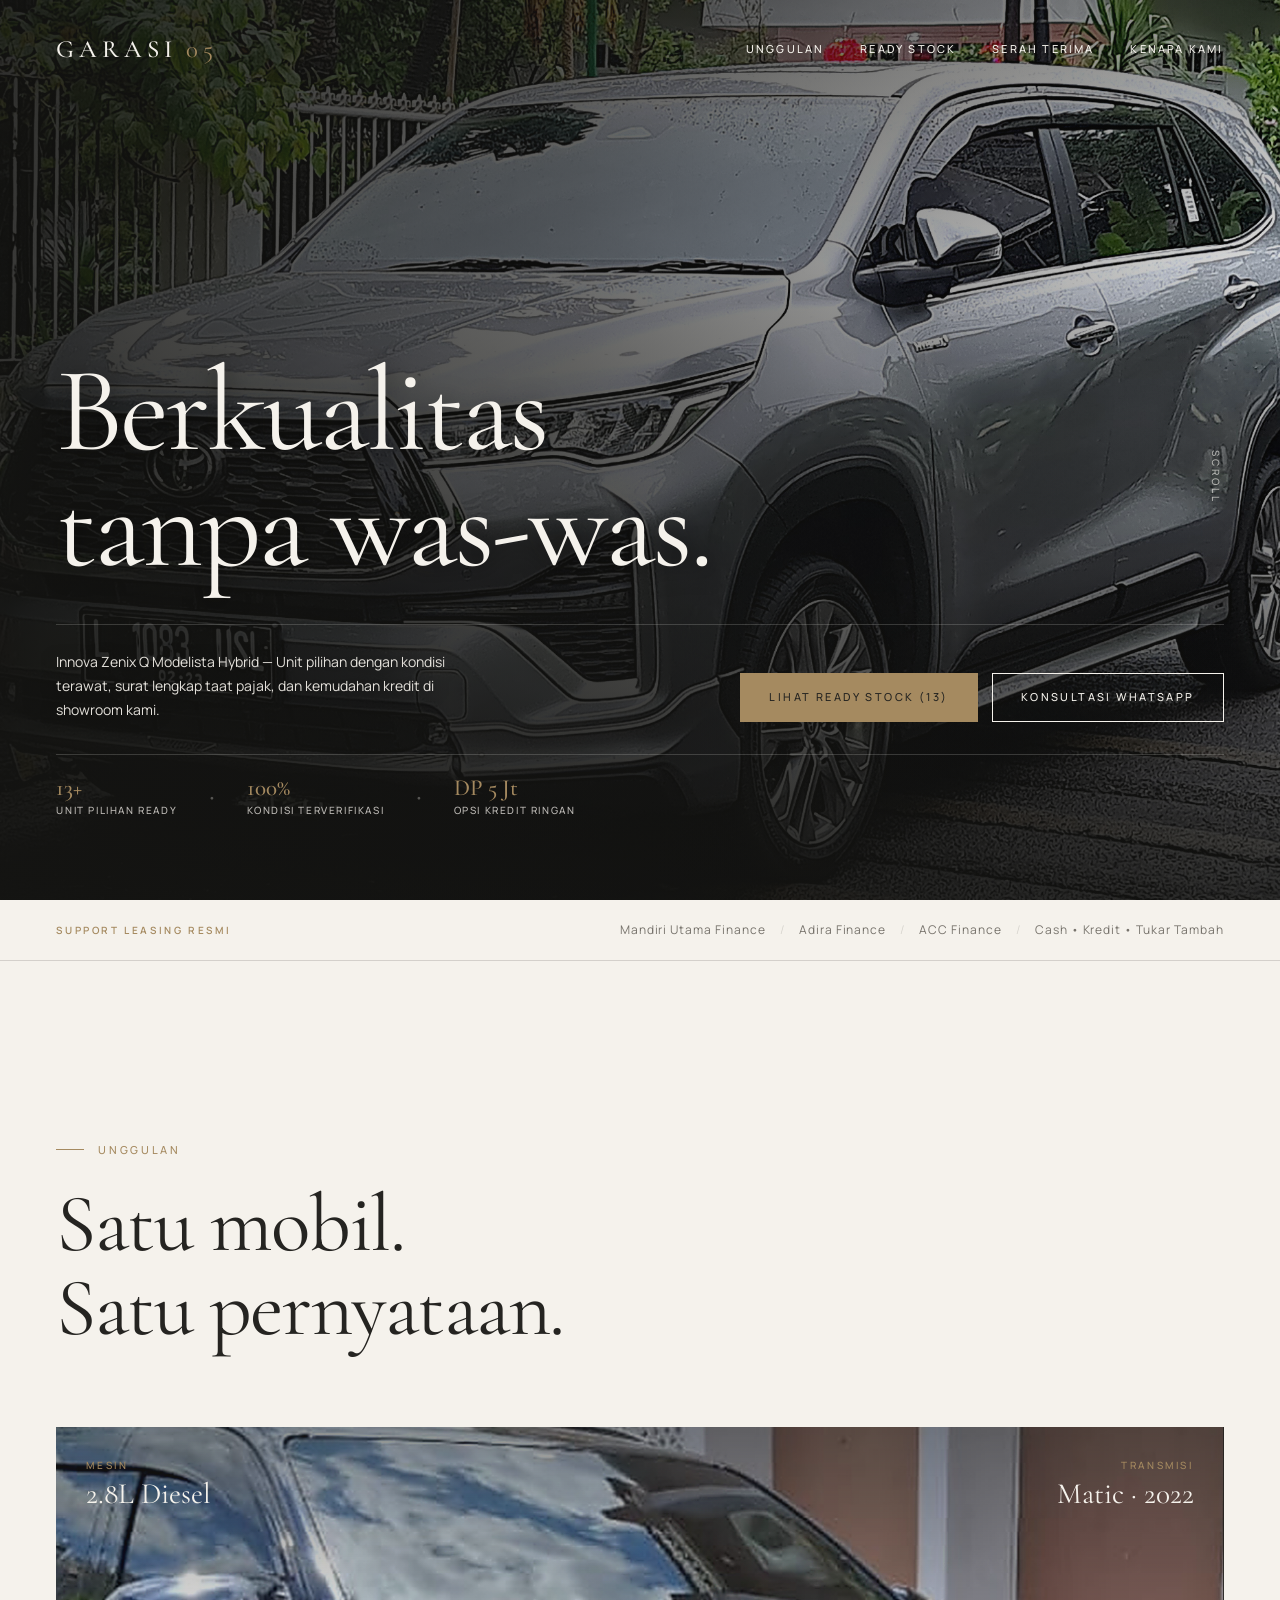
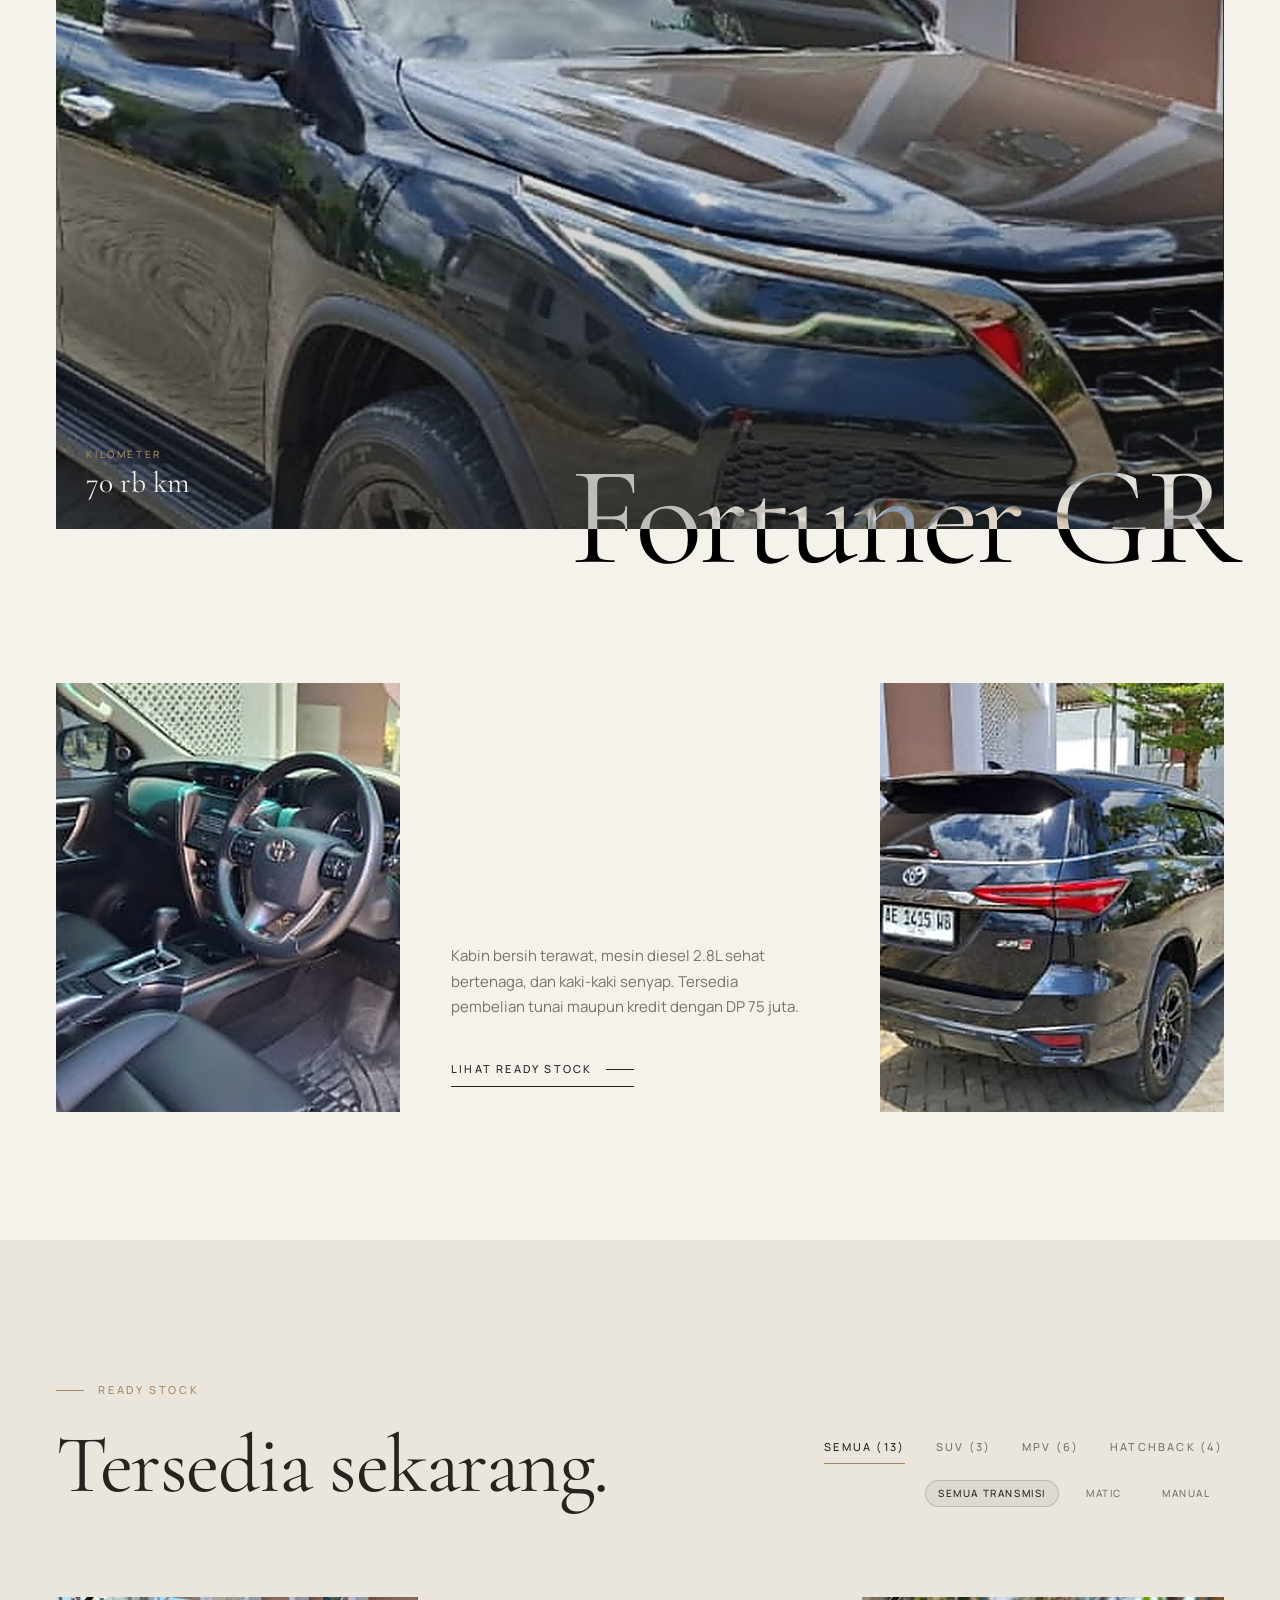
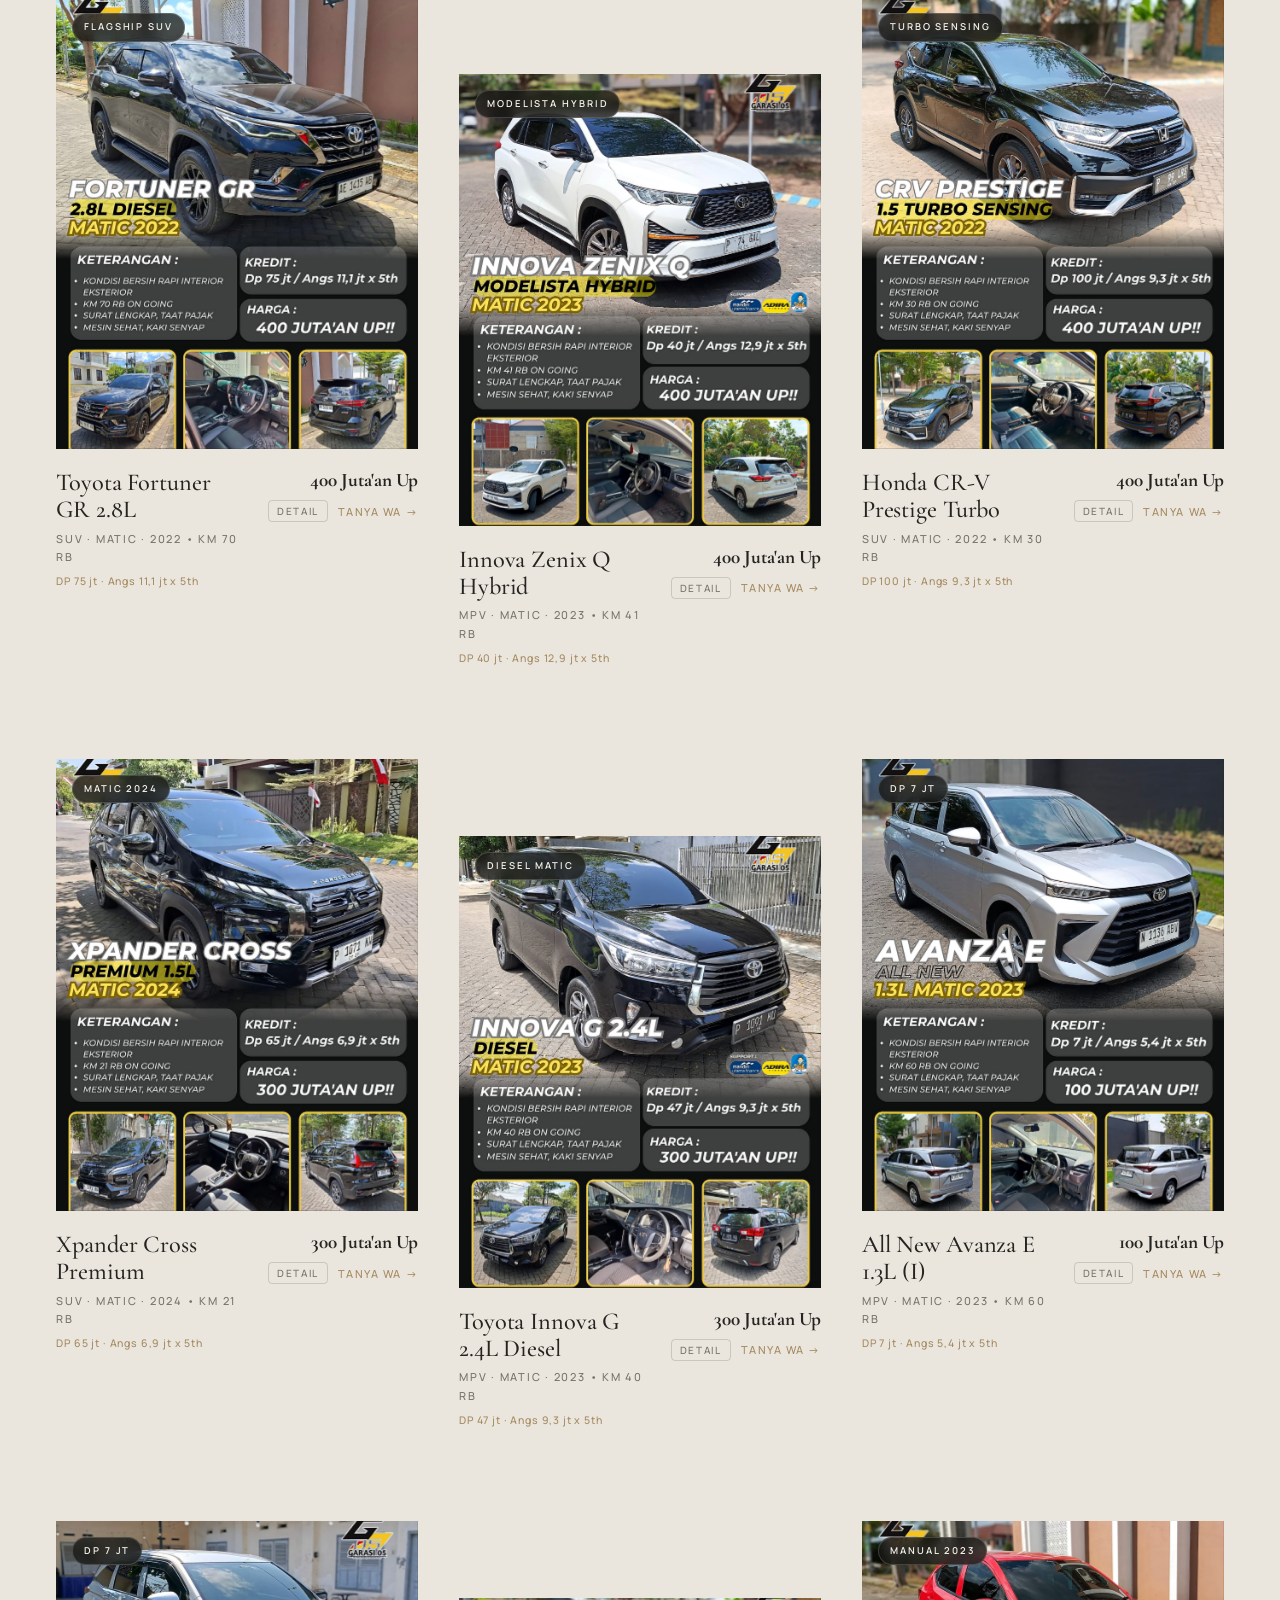
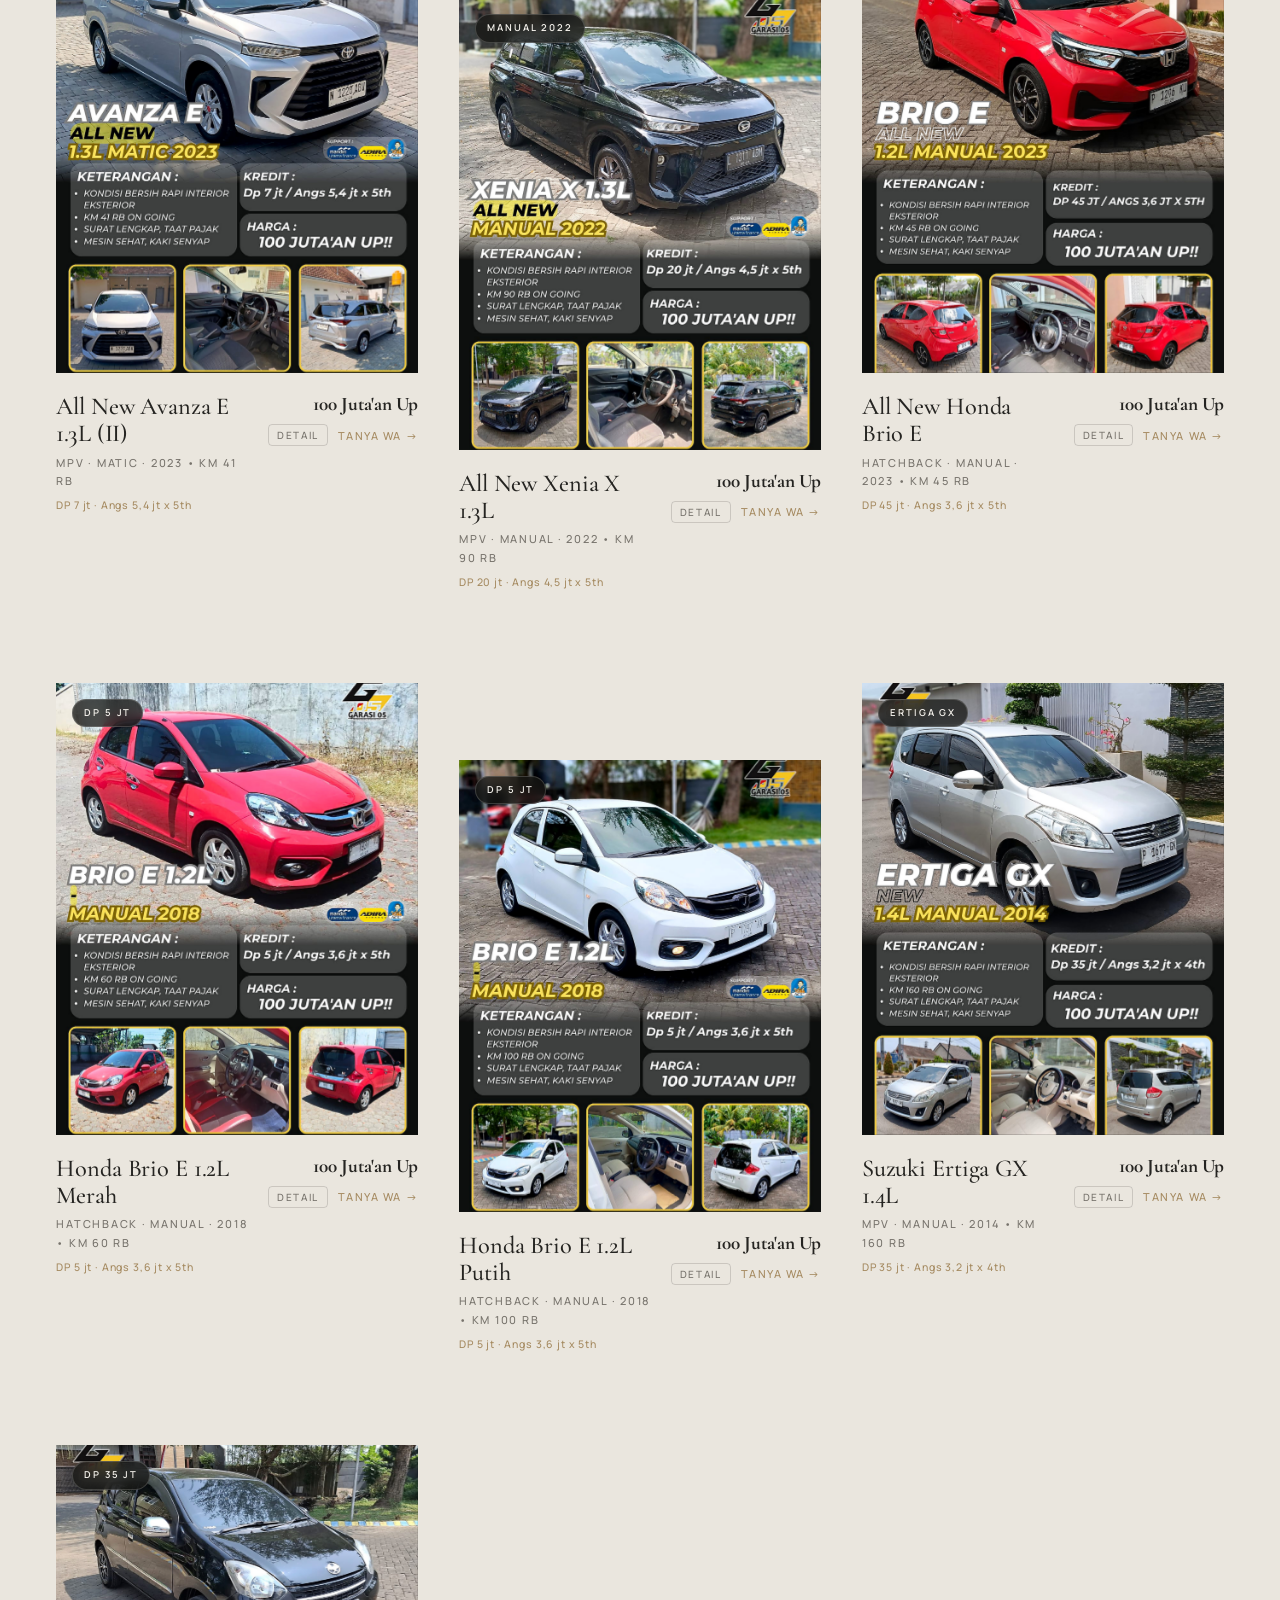
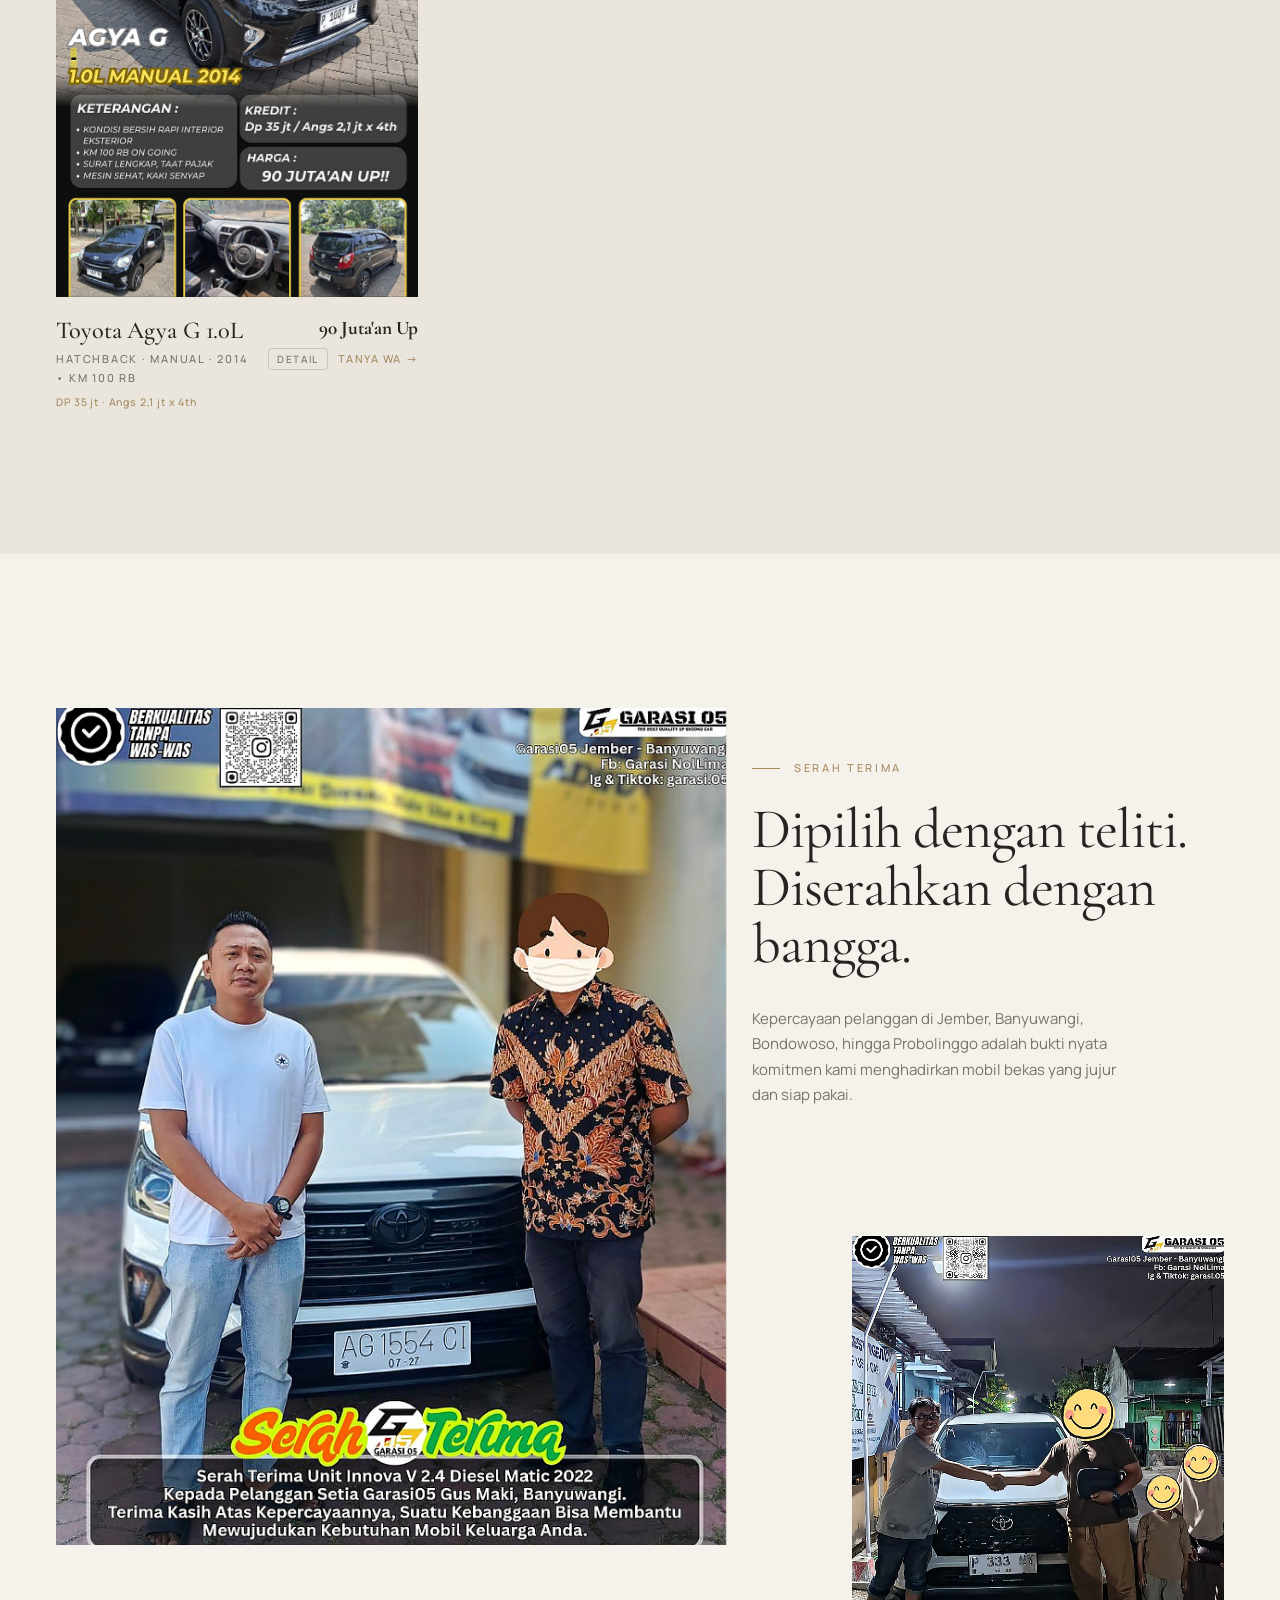
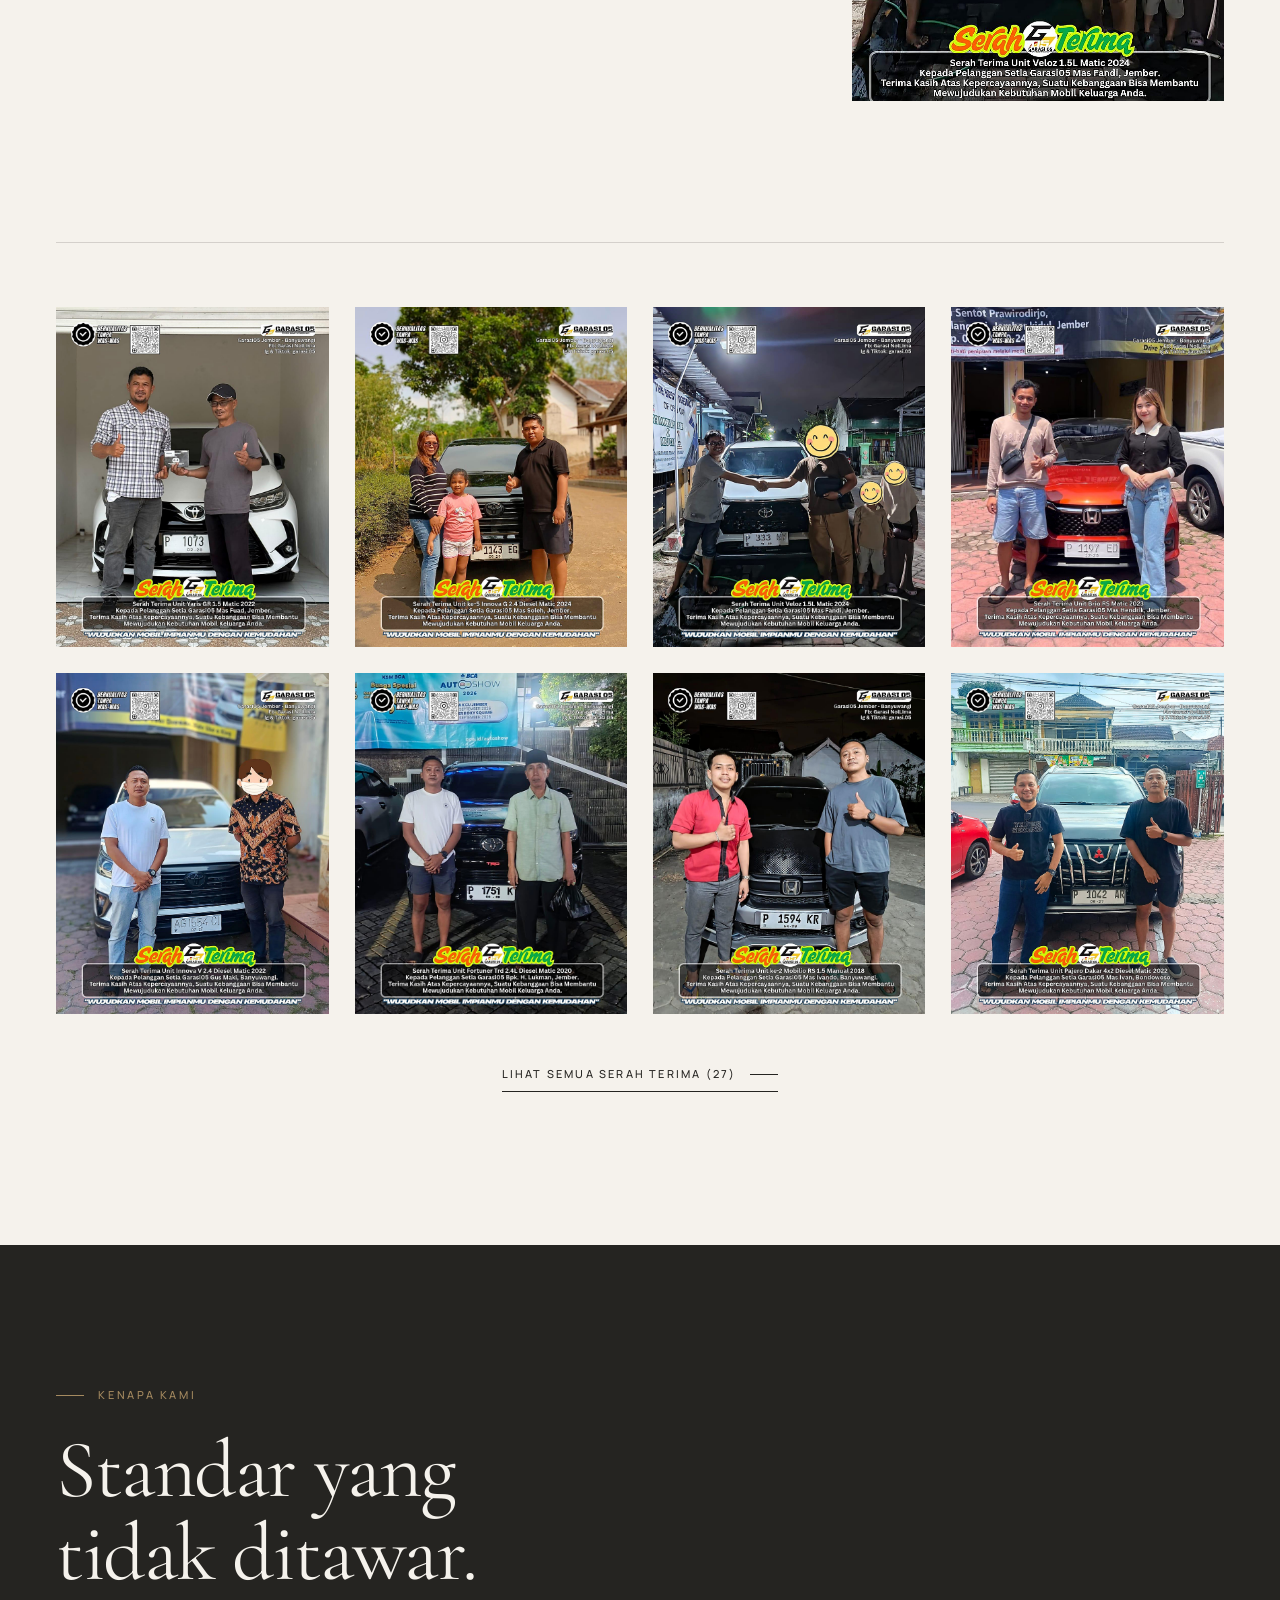
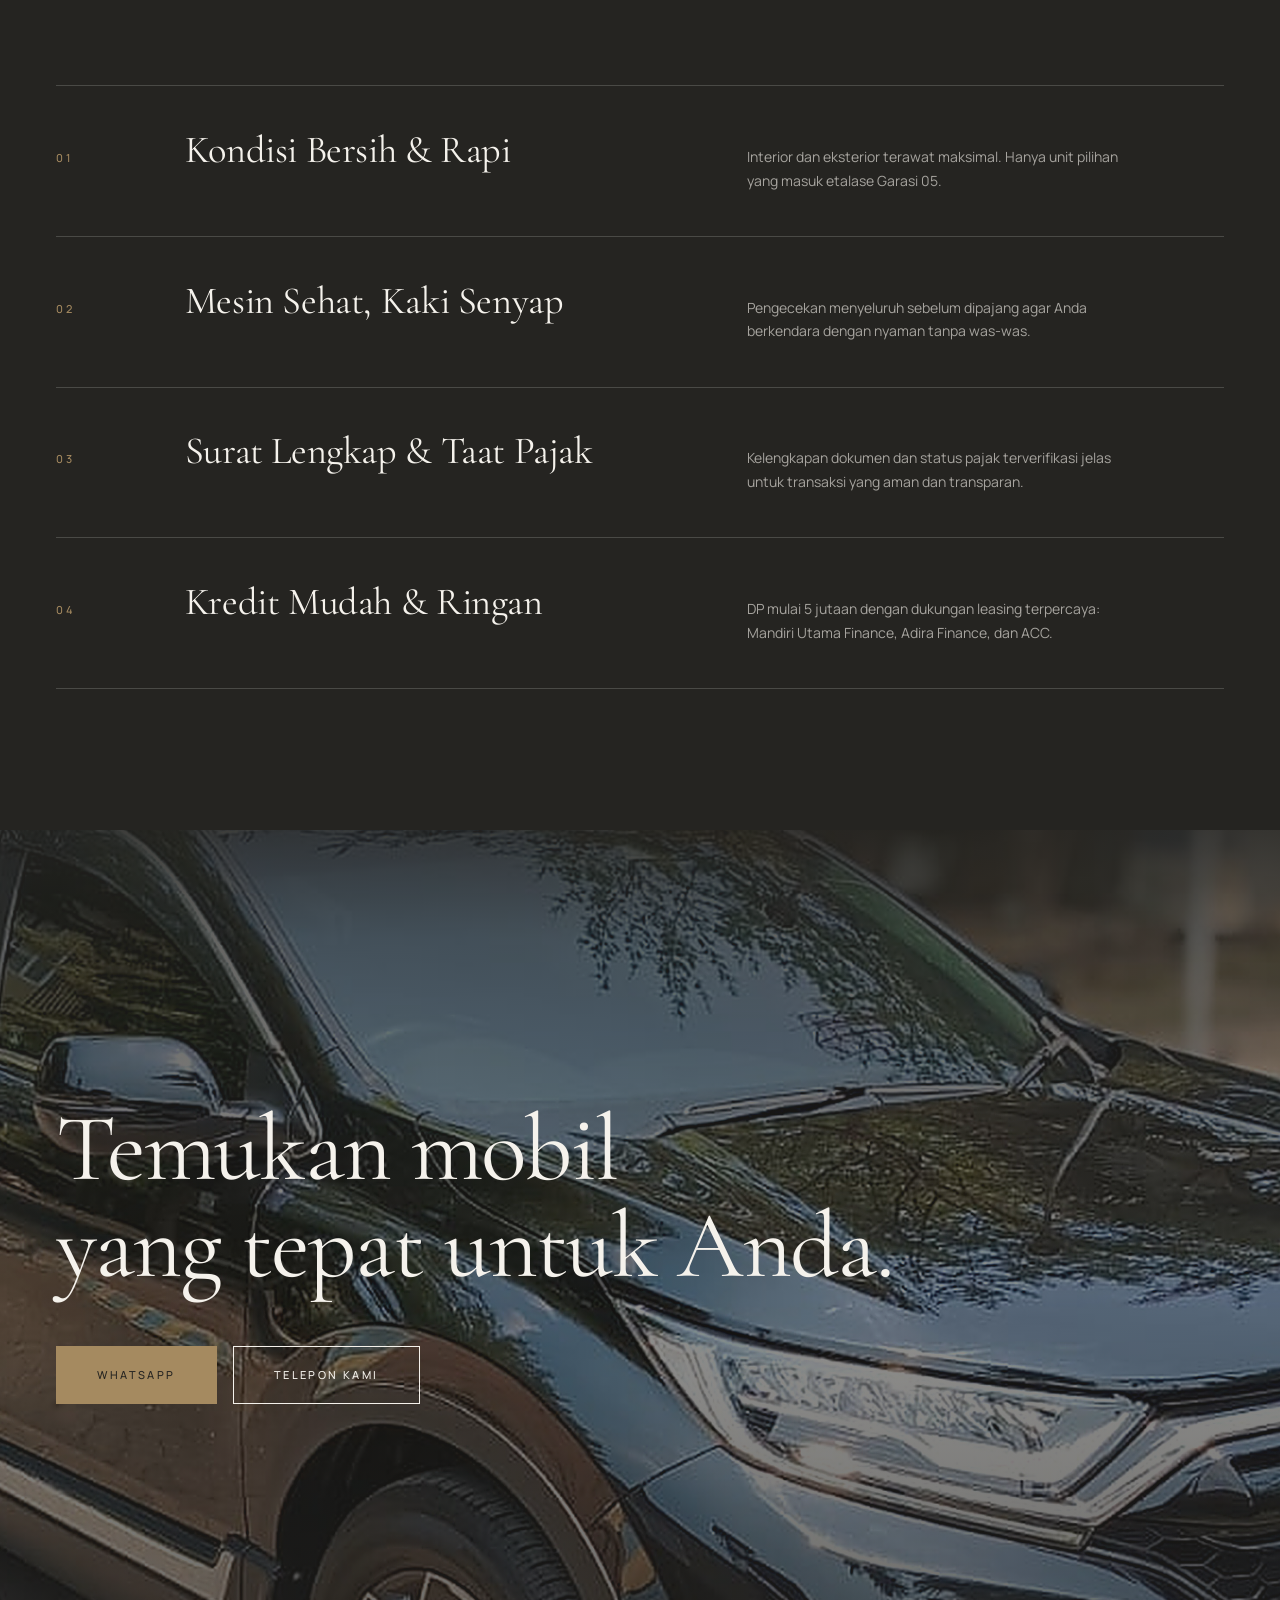
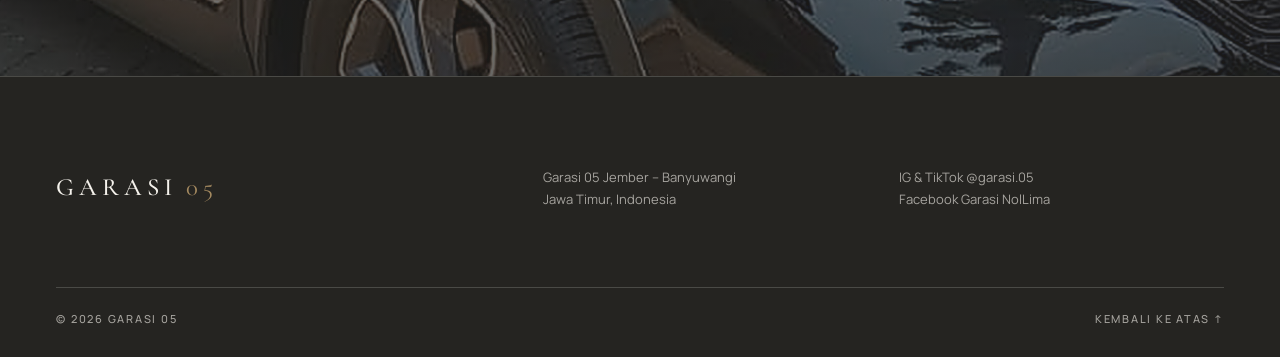
==== index.html @ 01b833a5 "first commit" ====
<!DOCTYPE html>
<html lang="id">
<head>
  <meta charset="UTF-8">
  <meta name="viewport" content="width=device-width, initial-scale=1">
  <title>Garasi 05 — Showroom Mobil Pilihan Jember &amp; Banyuwangi</title>
  <meta name="description" content="Garasi 05, showroom mobil bekas berkualitas di Jember &amp; Banyuwangi. Kondisi bersih rapi, mesin sehat, surat lengkap taat pajak, cash dan kredit.">
  <link rel="preconnect" href="https://fonts.googleapis.com">
  <link rel="preconnect" href="https://fonts.gstatic.com" crossorigin>
  <link href="https://fonts.googleapis.com/css2?family=Cormorant+Garamond:wght@400;500;600&family=Manrope:wght@400;500;600&display=swap" rel="stylesheet">
  <link rel="stylesheet" href="css/style.css">
</head>
<body>

  <header class="nav" id="nav">
    <a href="#top" class="nav__logo">GARASI<span>05</span></a>
    <nav class="nav__links" aria-label="Navigasi utama">
      <a href="#unggulan">Unggulan</a>
      <a href="#koleksi">Ready Stock</a>
      <a href="#serah-terima">Serah Terima</a>
      <a href="#kenapa">Kenapa Kami</a>
    </nav>
  </header>

  <main id="top">

    <!-- 1. HERO -->
    <section class="hero" id="hero">
      <div class="hero__media" data-parallax="0.12">
        <video class="hero__video" autoplay muted loop playsinline poster="assets/img/hero.jpg">
          <source src="assets/img/hero.mp4" type="video/mp4">
        </video>
        <div class="hero__shade"></div>
      </div>
      <div class="hero__content">
        <h1 class="hero__title" data-split>Berkualitas<br>tanpa was-was.</h1>
        <div class="hero__meta" data-split-fade>
          <p>Innova Zenix Q Modelista Hybrid &mdash; Unit pilihan dengan kondisi terawat, surat lengkap taat pajak, dan kemudahan kredit di showroom kami.</p>
          <div class="hero__actions">
            <a href="#koleksi" class="btn btn--solid">Lihat Ready Stock (13)</a>
            <a href="https://wa.me/6281234567890?text=Halo%20Garasi%2005%2C%20saya%20ingin%20konsultasi%20stok%20mobil%20ready." target="_blank" rel="noopener" class="btn btn--line">Konsultasi WhatsApp</a>
          </div>
        </div>
        <div class="hero__stats" data-split-fade>
          <div class="stat-item"><strong>13+</strong><span>Unit Pilihan Ready</span></div>
          <div class="stat-sep">&bull;</div>
          <div class="stat-item"><strong>100%</strong><span>Kondisi Terverifikasi</span></div>
          <div class="stat-sep">&bull;</div>
          <div class="stat-item"><strong>DP 5 Jt</strong><span>Opsi Kredit Ringan</span></div>
        </div>
      </div>
      <div class="hero__scroll" data-split-fade>Scroll</div>
    </section>

    <!-- TRUST & LEASING STRIP -->
    <section class="trust-strip" aria-label="Dukungan leasing resmi dan opsi pembayaran">
      <div class="trust-strip__inner">
        <span class="trust-strip__label">Support Leasing Resmi</span>
        <div class="trust-strip__items">
          <span>Mandiri Utama Finance</span>
          <i>/</i>
          <span>Adira Finance</span>
          <i>/</i>
          <span>ACC Finance</span>
          <i>/</i>
          <span>Cash &bull; Kredit &bull; Tukar Tambah</span>
        </div>
      </div>
    </section>

    <!-- 2. FEATURED -->
    <section class="showcase" id="unggulan">
      <div class="showcase__intro">
        <p class="eyebrow">Unggulan</p>
        <h2 class="display" data-split>Satu mobil.<br>Satu pernyataan.</h2>
      </div>

      <div class="showcase__stage">
        <div class="showcase__frame" data-mask>
          <div class="showcase__img" data-parallax="0.08" data-scale>
            <img src="assets/img/featured-1.jpg" alt="Toyota Fortuner GR 2.8L Diesel Matic 2022" loading="lazy">
          </div>
          <div class="showcase__shade"></div>
        </div>

        <div class="showcase__spec showcase__spec--tl" data-fade>
          <span>Mesin</span><strong>2.8L Diesel</strong>
        </div>
        <div class="showcase__spec showcase__spec--tr" data-fade>
          <span>Transmisi</span><strong>Matic &middot; 2022</strong>
        </div>
        <div class="showcase__spec showcase__spec--bl" data-fade>
          <span>Kilometer</span><strong>70 rb km</strong>
        </div>
        <h3 class="showcase__name" data-hshift="-80">Fortuner GR</h3>
      </div>

      <div class="showcase__row">
        <div class="showcase__thumb" data-mask>
          <div class="showcase__img" data-parallax="0.06">
            <img src="assets/img/featured-2.jpg" alt="Detail interior kabin Toyota Fortuner GR" loading="lazy">
          </div>
        </div>
        <div class="showcase__text" data-fade>
          <p>Kabin bersih terawat, mesin diesel 2.8L sehat bertenaga, dan kaki-kaki senyap. Tersedia pembelian tunai maupun kredit dengan DP 75 juta.</p>
          <a href="#koleksi" class="link-arrow">Lihat ready stock <i></i></a>
        </div>
        <div class="showcase__thumb showcase__thumb--b" data-mask>
          <div class="showcase__img" data-parallax="0.06">
            <img src="assets/img/featured-3.jpg" alt="Tampak belakang Toyota Fortuner GR" loading="lazy">
          </div>
        </div>
      </div>
    </section>

    <!-- 3. READY STOCK COLLECTION -->
    <section class="collection" id="koleksi">
      <header class="section-head section-head--row">
        <div>
          <p class="eyebrow">Ready Stock</p>
          <h2 class="display" data-split>Tersedia sekarang.</h2>
        </div>
        <div class="filters-wrap">
          <div class="filters" role="tablist" aria-label="Filter kategori kendaraan">
            <button type="button" class="filter is-active" data-filter="all">Semua (13)</button>
            <button type="button" class="filter" data-filter="suv">SUV (3)</button>
            <button type="button" class="filter" data-filter="mpv">MPV (6)</button>
            <button type="button" class="filter" data-filter="hatchback">Hatchback (4)</button>
          </div>
          <div class="filters filters--sub" role="tablist" aria-label="Filter transmisi">
            <button type="button" class="filter-sub is-active" data-trans="all">Semua Transmisi</button>
            <button type="button" class="filter-sub" data-trans="matic">Matic</button>
            <button type="button" class="filter-sub" data-trans="manual">Manual</button>
          </div>
        </div>
      </header>

      <div class="stock-grid" id="stockGrid">
        <!-- Diisi dari js/main.js dengan 13 unit Ready Stock -->
      </div>
    </section>

    <!-- 4. SERAH TERIMA / BRAND EXPERIENCE -->
    <section class="brand" id="serah-terima">
      <div class="brand__big" data-mask>
        <div class="brand__img" data-parallax="0.06">
          <img src="assets/img/serah-terima/serah-terima-05.jpg" alt="Serah terima unit Garasi 05" loading="lazy">
        </div>
      </div>
      <div class="brand__copy">
        <p class="eyebrow">Serah Terima</p>
        <h2 class="display" data-split>Dipilih dengan teliti.<br>Diserahkan dengan bangga.</h2>
        <p class="brand__text" data-fade>Kepercayaan pelanggan di Jember, Banyuwangi, Bondowoso, hingga Probolinggo adalah bukti nyata komitmen kami menghadirkan mobil bekas yang jujur dan siap pakai.</p>
      </div>
      <div class="brand__small" data-mask>
        <div class="brand__img" data-parallax="0.04">
          <img src="assets/img/serah-terima/serah-terima-03.jpg" alt="Pelanggan serah terima unit Garasi 05" loading="lazy">
        </div>
      </div>

      <div class="handover-wrap">
        <div class="handover-grid" id="handoverGrid">
          <!-- 27 dokumentasi serah terima asli -->
        </div>
        <div class="handover-more">
          <button type="button" class="link-arrow" id="toggleHandover">Lihat semua serah terima (27) <i></i></button>
        </div>
      </div>
    </section>

    <!-- 5. WHY US -->
    <section class="why" id="kenapa">
      <header class="section-head">
        <p class="eyebrow">Kenapa Kami</p>
        <h2 class="display" data-split>Standar yang<br>tidak ditawar.</h2>
      </header>
      <ol class="why__list">
        <li data-reveal><span class="why__no">01</span><h3>Kondisi Bersih &amp; Rapi</h3><p>Interior dan eksterior terawat maksimal. Hanya unit pilihan yang masuk etalase Garasi 05.</p></li>
        <li data-reveal><span class="why__no">02</span><h3>Mesin Sehat, Kaki Senyap</h3><p>Pengecekan menyeluruh sebelum dipajang agar Anda berkendara dengan nyaman tanpa was-was.</p></li>
        <li data-reveal><span class="why__no">03</span><h3>Surat Lengkap &amp; Taat Pajak</h3><p>Kelengkapan dokumen dan status pajak terverifikasi jelas untuk transaksi yang aman dan transparan.</p></li>
        <li data-reveal><span class="why__no">04</span><h3>Kredit Mudah &amp; Ringan</h3><p>DP mulai 5 jutaan dengan dukungan leasing terpercaya: Mandiri Utama Finance, Adira Finance, dan ACC.</p></li>
      </ol>
    </section>

    <!-- 6. FINAL CTA -->
    <section class="cta" id="kontak">
      <div class="cta__media" data-parallax="0.1">
        <img src="assets/img/cta.jpg" alt="Honda CR-V Prestige Turbo Garasi 05" loading="lazy">
        <div class="cta__shade"></div>
      </div>
      <div class="cta__content">
        <h2 class="display display--light" data-split>Temukan mobil<br>yang tepat untuk Anda.</h2>
        <div class="cta__actions" data-fade>
          <a href="https://wa.me/6281234567890?text=Halo%20Garasi%2005%2C%20saya%20ingin%20tanya%20unit%20yang%20ready." target="_blank" rel="noopener" class="btn btn--solid">WhatsApp</a>
          <a href="tel:+6281234567890" class="btn btn--line">Telepon Kami</a>
        </div>
      </div>
    </section>
  </main>

  <footer class="footer">
    <div class="footer__top">
      <a href="#top" class="nav__logo">GARASI<span>05</span></a>
      <address>Garasi 05 Jember &ndash; Banyuwangi<br>Jawa Timur, Indonesia</address>
      <p>IG &amp; TikTok @garasi.05<br>Facebook Garasi NolLima</p>
    </div>
    <div class="footer__bottom"><span>&copy; 2026 Garasi 05</span><a href="#top">Kembali ke atas &uarr;</a></div>
  </footer>

  <!-- Minimalist Lightbox -->
  <div class="lb" id="lb" aria-hidden="true" role="dialog" aria-modal="true">
    <div class="lb__bg" data-lb-close></div>
    <div class="lb__box">
      <button type="button" class="lb__close" data-lb-close aria-label="Tutup">&times;</button>
      <img id="lbImg" src="" alt="">
      <div class="lb__cap">
        <span id="lbTitle"></span>
        <a id="lbWa" href="#" target="_blank" rel="noopener" class="link-arrow">Tanya via WhatsApp <i></i></a>
      </div>
    </div>
  </div>

  <script src="https://cdnjs.cloudflare.com/ajax/libs/gsap/3.12.5/gsap.min.js"></script>
  <script src="https://cdnjs.cloudflare.com/ajax/libs/gsap/3.12.5/ScrollTrigger.min.js"></script>
  <script src="https://cdn.jsdelivr.net/npm/lenis@1.1.13/dist/lenis.min.js"></script>
  <script src="js/main.js"></script>
</body>
</html>
---- css/style.css ----
:root{
  --bg:#F5F2EC;
  --bg-2:#EAE6DE;
  --ink:#252421;
  --muted:#77736C;
  --accent:#A58A60;
  --dark:#252421;
  --on-dark:#F5F2EC;
  --on-dark-muted:rgba(245,242,236,.62);
  --hair:rgba(37,36,33,.16);
  --hair-dark:rgba(245,242,236,.18);
  --serif:'Cormorant Garamond',Georgia,serif;
  --sans:'Manrope','Inter',system-ui,sans-serif;
  --pad:clamp(20px,4.4vw,72px);
  --ease:cubic-bezier(.22,.8,.2,1);
}
*{margin:0;padding:0;box-sizing:border-box}
html{scroll-behavior:auto}
html.lenis,html.lenis body{height:auto}
.lenis.lenis-smooth{scroll-behavior:auto!important}
body{background:var(--bg);color:var(--ink);font-family:var(--sans);font-weight:400;font-size:15px;line-height:1.7;-webkit-font-smoothing:antialiased;overflow-x:hidden}
img{display:block;width:100%;height:100%;object-fit:cover}
a{color:inherit;text-decoration:none}
button{font:inherit;color:inherit;background:none;border:none;cursor:pointer}
ol{list-style:none}
address{font-style:normal}
::selection{background:var(--accent);color:var(--dark)}

/* Type system: serif = editorial headline, sans = everything functional */
.eyebrow{font-family:var(--sans);font-size:11px;font-weight:500;letter-spacing:.24em;text-transform:uppercase;color:var(--accent);margin-bottom:1.5rem;display:flex;align-items:center;gap:14px}
.eyebrow::before{content:'';display:block;width:28px;height:1px;background:currentColor}
.display{font-family:var(--serif);font-weight:400;font-size:clamp(2.6rem,6.4vw,6rem);line-height:1.02;letter-spacing:-.018em}
.display--light{color:var(--on-dark)}
.link-arrow{display:inline-flex;align-items:center;gap:14px;font-family:var(--sans);font-size:11px;font-weight:500;letter-spacing:.2em;text-transform:uppercase;padding-bottom:7px;border-bottom:1px solid currentColor;transition:color .4s}
.link-arrow i{display:block;width:28px;height:1px;background:currentColor;transition:width .5s var(--ease)}
.link-arrow:hover{color:var(--accent)}
.link-arrow:hover i{width:52px}

/* Split text (padding keeps serif descenders from being clipped) */
.line{display:block;overflow:hidden;padding-bottom:.1em;margin-bottom:-.1em}
.line__inner{display:block;will-change:transform}

/* Nav */
.nav{position:fixed;top:0;left:0;right:0;z-index:50;display:flex;justify-content:space-between;align-items:center;padding:28px var(--pad);color:var(--on-dark);transition:background .5s,color .5s,padding .5s,transform .6s var(--ease)}
.nav.is-solid{background:rgba(245,242,236,.95);color:var(--ink);padding:16px var(--pad);box-shadow:0 1px 0 var(--hair)}
.nav.is-hidden{transform:translateY(-100%)}
.nav__logo{font-family:var(--serif);font-size:1.55rem;font-weight:500;letter-spacing:.2em}
.nav__logo span{font-weight:400;color:var(--accent);margin-left:.35em}
.nav__links{display:flex;align-items:center;gap:clamp(20px,2.8vw,44px);font-family:var(--sans);font-size:11px;font-weight:500;letter-spacing:.2em;text-transform:uppercase}
.nav__links a{position:relative}
.nav__links a:not(.nav__cta)::after{content:'';position:absolute;left:0;bottom:-6px;width:100%;height:1px;background:currentColor;transform:scaleX(0);transform-origin:right;transition:transform .5s var(--ease)}
.nav__links a:not(.nav__cta):hover::after{transform:scaleX(1);transform-origin:left}
.nav__cta{border:1px solid currentColor;padding:12px 24px;transition:background .4s,color .4s,border-color .4s}
.nav__cta:hover{background:var(--on-dark);color:var(--dark);border-color:var(--on-dark)}
.nav.is-solid .nav__cta:hover{background:var(--dark);color:var(--on-dark);border-color:var(--dark)}

/* Hero */
.hero{position:relative;height:100svh;min-height:640px;overflow:hidden;color:var(--on-dark);background:var(--dark)}
.hero__media{position:absolute;inset:-8% 0;will-change:transform}
.hero__video{position:absolute;inset:0;width:100%;height:100%;object-fit:cover;object-position:center;pointer-events:none}
.hero__shade{position:absolute;inset:0;background:
  linear-gradient(to right, rgba(20,20,18,.82) 0%, rgba(20,20,18,.55) 45%, rgba(20,20,18,.25) 75%, transparent 100%),
  linear-gradient(to top, rgba(20,20,18,.94) 0%, rgba(20,20,18,.4) 48%, rgba(20,20,18,.15) 68%, rgba(20,20,18,.5) 100%);
}
.hero__content{position:absolute;left:var(--pad);right:var(--pad);bottom:clamp(44px,9vh,100px);z-index:2}
.hero__title{font-family:var(--serif);font-weight:400;font-size:clamp(3.1rem,9.4vw,9rem);line-height:.96;letter-spacing:-.025em;margin-bottom:2.4rem;text-shadow:0 3px 24px rgba(10,10,9,.65)}
.hero__content .eyebrow{color:var(--on-dark);text-shadow:0 1px 12px rgba(10,10,9,.5)}
.hero__content .eyebrow::before{background:var(--accent)}
.hero__meta{display:flex;justify-content:space-between;align-items:flex-end;gap:2rem;flex-wrap:wrap;max-width:100%;padding-top:1.6rem;border-top:1px solid var(--hair-dark)}
.hero__meta p{max-width:400px;font-size:14px;color:rgba(245,242,236,.92);text-shadow:0 1px 16px rgba(10,10,9,.55)}
.hero__actions{display:flex;gap:14px;flex-wrap:wrap}
.hero__actions .btn{padding:14px 28px;font-size:11px}
.hero__stats{display:flex;align-items:center;gap:clamp(16px,2.4vw,32px);margin-top:2rem;padding-top:1.4rem;border-top:1px solid rgba(245,242,236,.18)}
.stat-item{display:flex;flex-direction:column;gap:2px}
.stat-item strong{font-family:var(--serif);font-size:clamp(1.2rem,1.8vw,1.6rem);font-weight:500;color:var(--accent);line-height:1}
.stat-item span{font-family:var(--sans);font-size:10px;font-weight:500;letter-spacing:.16em;text-transform:uppercase;color:rgba(245,242,236,.75)}
.stat-sep{color:rgba(245,242,236,.3);font-size:12px}
.hero__scroll{position:absolute;right:var(--pad);top:50%;writing-mode:vertical-rl;font-size:10px;font-weight:500;letter-spacing:.3em;text-transform:uppercase;color:rgba(245,242,236,.65);z-index:2}

/* Trust / Leasing Strip */
.trust-strip{background:var(--bg);border-bottom:1px solid var(--hair);padding:20px var(--pad)}
.trust-strip__inner{display:flex;justify-content:space-between;align-items:center;gap:16px 32px;flex-wrap:wrap}
.trust-strip__label{font-family:var(--sans);font-size:10px;font-weight:600;letter-spacing:.26em;text-transform:uppercase;color:var(--accent)}
.trust-strip__items{display:flex;align-items:center;gap:14px;flex-wrap:wrap;font-family:var(--sans);font-size:12px;font-weight:400;color:var(--muted);letter-spacing:.08em}
.trust-strip__items i{font-style:normal;color:var(--hair);font-weight:300}

/* Showcase / Featured */
.showcase{padding:clamp(90px,14vw,200px) var(--pad) clamp(80px,10vw,150px);background:var(--bg)}
.showcase__intro{margin-bottom:clamp(44px,6vw,90px);max-width:900px}
.showcase__stage{position:relative;margin:0 auto}
.showcase__frame{position:relative;width:100%;height:min(78vh,760px);overflow:hidden;background:var(--dark)}
.showcase__img{position:absolute;inset:-6% 0;will-change:transform}
.showcase__shade{position:absolute;inset:0;background:linear-gradient(to bottom,rgba(37,36,33,.5),rgba(37,36,33,.04) 38%,rgba(37,36,33,.5));pointer-events:none}
.showcase__spec{position:absolute;z-index:3;display:flex;flex-direction:column;gap:4px;color:var(--on-dark)}
.showcase__spec span{font-family:var(--sans);font-size:10px;font-weight:500;letter-spacing:.26em;text-transform:uppercase;color:var(--accent)}
.showcase__spec strong{font-family:var(--serif);font-weight:400;font-size:clamp(1.3rem,2.3vw,2.1rem);line-height:1.1}
.showcase__spec--tl{top:30px;left:30px}
.showcase__spec--tr{top:30px;right:30px;text-align:right;align-items:flex-end}
.showcase__spec--bl{bottom:30px;left:30px}
.showcase__name{position:absolute;right:-1vw;bottom:-.42em;z-index:4;font-family:var(--serif);font-weight:400;font-size:clamp(3rem,11vw,10rem);line-height:1;letter-spacing:-.03em;color:var(--on-dark);mix-blend-mode:difference;white-space:nowrap;pointer-events:none}
.showcase__row{display:grid;grid-template-columns:1fr 1.1fr 1fr;gap:clamp(20px,4vw,64px);align-items:end;margin-top:clamp(90px,12vw,170px)}
.showcase__thumb{position:relative;aspect-ratio:4/5;overflow:hidden;background:var(--bg-2)}
.showcase__thumb--b{aspect-ratio:4/5;margin-bottom:0}
.showcase__text{padding-bottom:clamp(0px,2vw,30px)}
.showcase__text p{font-size:15px;color:var(--muted);max-width:360px;margin-bottom:2.2rem}

/* Collection / Ready Stock: editorial showcase */
.collection{padding:clamp(80px,11vw,170px) var(--pad);background:var(--bg-2)}
.section-head{margin-bottom:clamp(48px,7vw,100px)}
.section-head--row{display:flex;justify-content:space-between;align-items:flex-end;gap:2rem;flex-wrap:wrap}

.filters-wrap{display:flex;flex-direction:column;align-items:flex-end;gap:10px}
.filters{display:flex;flex-wrap:wrap;gap:clamp(16px,2.4vw,34px);padding-bottom:6px}
.filters--sub{gap:14px;padding-bottom:0}
.filter{font-family:var(--sans);font-size:11px;font-weight:500;letter-spacing:.2em;text-transform:uppercase;color:var(--muted);padding-bottom:7px;border-bottom:1px solid transparent;transition:color .35s,border-color .35s}
.filter:hover{color:var(--ink)}
.filter.is-active{color:var(--ink);border-bottom-color:var(--accent)}
.filter-sub{font-family:var(--sans);font-size:10px;font-weight:500;letter-spacing:.16em;text-transform:uppercase;color:var(--muted);padding:4px 12px;border-radius:999px;border:1px solid transparent;transition:all .3s}
.filter-sub:hover{color:var(--ink);border-color:var(--hair)}
.filter-sub.is-active{color:var(--ink);background:rgba(42,41,39,.06);border-color:rgba(42,41,39,.18)}

.stock-grid{display:grid;grid-template-columns:repeat(3,1fr);gap:clamp(56px,7vw,110px) clamp(24px,3.2vw,52px);align-items:start}
.stock-grid .car:nth-child(3n+2){margin-top:clamp(40px,6vw,96px)}
.stock-empty{grid-column:1/-1;text-align:center;padding:60px 20px;color:var(--muted);font-size:14px}

.car__media{position:relative;display:block;width:100%;aspect-ratio:4/5;overflow:hidden;background:var(--dark)}
.car__tag{position:absolute;top:16px;left:16px;z-index:2;font-family:var(--sans);font-size:9.5px;font-weight:600;letter-spacing:.2em;text-transform:uppercase;padding:5px 11px;border-radius:999px;background:rgba(20,20,18,.75);color:var(--on-dark);backdrop-filter:blur(6px);border:1px solid rgba(245,242,236,.18)}
.car__img{position:absolute;inset:0;transition:transform 1.3s var(--ease);will-change:transform}
.car__img img{object-position:center 42%}
.car__media:hover .car__img{transform:scale(1.035)}
.car__info{display:flex;justify-content:space-between;align-items:flex-start;gap:1.2rem;padding-top:20px}
.car__info h3{font-family:var(--serif);font-weight:500;font-size:clamp(1.35rem,1.9vw,1.75rem);line-height:1.12;letter-spacing:-.005em}
.car__spec{font-family:var(--sans);font-size:11px;font-weight:500;letter-spacing:.16em;text-transform:uppercase;color:var(--muted);margin-top:6px}
.car__credit-hint{display:inline-block;font-family:var(--sans);font-size:10.5px;color:var(--accent);font-weight:500;letter-spacing:.08em;margin-top:4px}
.car__price{text-align:right;font-family:var(--serif);font-weight:500;font-size:clamp(1.15rem,1.5vw,1.4rem);line-height:1.2;white-space:nowrap;color:var(--ink);display:flex;flex-direction:column;align-items:flex-end}
.car__actions{display:flex;align-items:center;gap:10px;margin-top:8px}
.car__quick-view{font-family:var(--sans);font-size:10px;font-weight:500;letter-spacing:.16em;text-transform:uppercase;color:var(--muted);padding:4px 8px;border:1px solid var(--hair);border-radius:4px;transition:all .3s}
.car__quick-view:hover{color:var(--ink);border-color:var(--ink)}
.car__actions a{font-family:var(--sans);font-size:11px;font-weight:500;letter-spacing:.14em;text-transform:uppercase;color:var(--accent);transition:color .4s,transform .5s var(--ease)}
.car__actions a:hover{color:var(--ink);transform:translateX(-2px)}

/* Brand & Serah Terima */
.brand{display:grid;grid-template-columns:repeat(12,1fr);gap:clamp(16px,2vw,32px);padding:clamp(90px,12vw,190px) var(--pad);background:var(--bg);align-items:start}
.brand__big{grid-column:1/8;grid-row:1/3;position:relative;aspect-ratio:4/5;overflow:hidden;background:var(--bg-2)}
.brand__copy{grid-column:8/13;grid-row:1;padding-top:clamp(0px,4vw,60px)}
.brand__copy .display{font-size:clamp(2.2rem,4.4vw,4.4rem)}
.brand__text{margin-top:2rem;max-width:380px;font-size:15px;color:var(--muted)}
.brand__small{grid-column:9/13;grid-row:2;position:relative;aspect-ratio:4/5;overflow:hidden;background:var(--bg-2);margin-top:clamp(30px,8vw,120px)}
.brand__img{position:absolute;inset:-6% 0;will-change:transform}

.handover-wrap{grid-column:1/13;margin-top:clamp(70px,9vw,130px);padding-top:clamp(40px,5vw,72px);border-top:1px solid var(--hair)}
.handover-grid{display:grid;grid-template-columns:repeat(4,1fr);gap:clamp(14px,2vw,28px)}
.handover__item{position:relative;display:block;width:100%;aspect-ratio:4/5;overflow:hidden;background:var(--bg-2)}
.handover__item img{transition:transform 1.1s var(--ease)}
.handover__item:hover img{transform:scale(1.035)}
.handover__item.is-hidden{display:none}
.handover-more{margin-top:clamp(36px,4vw,56px);display:flex;justify-content:center}

/* Why: dark, editorial rows instead of feature cards */
.why{padding:clamp(80px,11vw,170px) var(--pad);background:var(--dark);color:var(--on-dark)}
.why .section-head{margin-bottom:clamp(50px,7vw,100px)}
.why__list{display:flex;flex-direction:column;border-bottom:1px solid var(--hair-dark)}
.why__list li{display:grid;grid-template-columns:90px minmax(0,1.1fr) minmax(0,1fr);gap:clamp(16px,3vw,56px);align-items:baseline;border-top:1px solid var(--hair-dark);padding:clamp(28px,3.4vw,48px) 0}
.why__no{font-family:var(--sans);font-size:11px;font-weight:500;letter-spacing:.24em;color:var(--accent)}
.why__list h3{font-family:var(--serif);font-weight:400;font-size:clamp(1.7rem,3vw,2.8rem);line-height:1.08;letter-spacing:-.01em}
.why__list p{font-size:14px;color:var(--on-dark-muted);max-width:380px}

/* CTA */
.cta{position:relative;min-height:94svh;overflow:hidden;display:flex;align-items:center;color:var(--on-dark);background:var(--dark)}
.cta__media{position:absolute;inset:-8% 0;will-change:transform}
.cta__shade{position:absolute;inset:0;background:linear-gradient(to bottom,var(--dark) 0%,rgba(37,36,33,.7) 18%,rgba(37,36,33,.5) 55%,rgba(37,36,33,.72) 100%)}
.cta__content{position:relative;z-index:2;padding:0 var(--pad)}
.cta__content .display{font-size:clamp(2.8rem,7.4vw,7rem)}
.cta__actions{display:flex;gap:16px;margin-top:clamp(34px,4vw,60px);flex-wrap:wrap}
.btn{display:inline-block;padding:19px 40px;font-family:var(--sans);font-size:11px;font-weight:500;letter-spacing:.22em;text-transform:uppercase;border:1px solid var(--on-dark);transition:background .4s,color .4s,border-color .4s}
.btn--solid{background:var(--accent);border-color:var(--accent);color:var(--dark)}
.btn--solid:hover{background:transparent;border-color:var(--on-dark);color:var(--on-dark)}
.btn--line:hover{background:var(--on-dark);color:var(--dark)}

/* Footer */
.footer{background:var(--dark);color:var(--on-dark-muted);padding:clamp(54px,7vw,100px) var(--pad) 28px;font-size:13px;border-top:1px solid var(--hair-dark)}
.footer__top{display:grid;grid-template-columns:1.4fr 1fr 1fr;gap:2rem;align-items:start;padding-bottom:clamp(40px,6vw,90px)}
.footer .nav__logo{color:var(--on-dark)}
.footer__bottom{display:flex;justify-content:space-between;padding-top:22px;border-top:1px solid var(--hair-dark);font-size:11px;font-weight:500;letter-spacing:.16em;text-transform:uppercase}
.footer__bottom a{transition:color .4s}
.footer__bottom a:hover{color:var(--accent)}

/* Minimalist Lightbox */
.lb{position:fixed;inset:0;z-index:100;display:flex;align-items:center;justify-content:center;padding:24px;opacity:0;visibility:hidden;transition:opacity .3s,visibility .3s}
.lb.is-open{opacity:1;visibility:visible}
.lb__bg{position:absolute;inset:0;background:rgba(37,36,33,.92)}
.lb__box{position:relative;z-index:2;max-width:560px;width:100%;display:flex;flex-direction:column;gap:14px;color:var(--on-dark)}
.lb__box img{width:100%;max-height:80vh;object-fit:contain;background:var(--dark)}
.lb__close{position:absolute;top:-38px;right:0;font-size:28px;line-height:1;color:var(--on-dark);opacity:.8}
.lb__close:hover{opacity:1}
.lb__cap{display:flex;justify-content:space-between;align-items:center;gap:1rem;flex-wrap:wrap;font-size:14px}
.lb__cap span{font-family:var(--serif);font-size:1.4rem}

/* Floating Soft WhatsApp */
.float-wa{position:fixed;bottom:28px;right:var(--pad);z-index:45;display:inline-flex;align-items:center;gap:10px;padding:12px 20px;border-radius:999px;background:rgba(20,20,18,.92);color:var(--on-dark);border:1px solid rgba(245,242,236,.22);backdrop-filter:blur(10px);box-shadow:0 8px 30px rgba(0,0,0,.25);opacity:0;transform:translateY(16px);pointer-events:none;transition:opacity .4s var(--ease),transform .4s var(--ease),background .3s,border-color .3s}
.float-wa.is-visible{opacity:1;transform:translateY(0);pointer-events:auto}
.float-wa:hover{background:var(--dark);border-color:var(--accent)}
.float-wa__dot{width:7px;height:7px;border-radius:50%;background:#4ade80;box-shadow:0 0 8px #4ade80}
.float-wa__text{font-family:var(--sans);font-size:11px;font-weight:500;letter-spacing:.16em;text-transform:uppercase}

/* Responsive */
@media (max-width:900px){
  .nav__links a:not(.nav__cta){display:none}
  .filters-wrap{align-items:flex-start}
  .hero__stats{flex-wrap:wrap;gap:12px 20px}
  .stat-sep{display:none}
  .showcase__frame{height:62vh}
  .showcase__row{grid-template-columns:1fr 1fr}
  .showcase__text{grid-column:1/3;order:-1}
  .stock-grid{grid-template-columns:repeat(2,1fr)}
  .stock-grid .car:nth-child(3n+2){margin-top:0}
  .stock-grid .car:nth-child(2n){margin-top:clamp(30px,6vw,60px)}
  .brand{display:flex;flex-direction:column}
  .brand__big{width:100%;aspect-ratio:4/5}
  .brand__small{width:70%;align-self:flex-end;margin-top:0}
  .handover-grid{grid-template-columns:repeat(2,1fr)}
  .why__list li{grid-template-columns:56px 1fr}
  .why__list p{grid-column:2}
  .footer__top{grid-template-columns:1fr}
  .hero__scroll{display:none}
}
@media (max-width:560px){
  .showcase__spec--bl{display:none}
  .showcase__name{right:0;font-size:clamp(2.4rem,13vw,4rem)}
  .showcase__row{grid-template-columns:1fr}
  .showcase__text{grid-column:auto}
  .stock-grid{grid-template-columns:1fr}
  .stock-grid .car:nth-child(n){margin-top:0}
  .car__info{flex-direction:column;gap:.8rem}
  .car__price{text-align:left}
  .why__list li{grid-template-columns:1fr;gap:12px}
  .why__list p{grid-column:auto}
  .footer__bottom{flex-direction:column;gap:10px}
}

/* Reduced motion */
@media (prefers-reduced-motion:reduce){
  *,*::before,*::after{transition-duration:.01ms!important;animation-duration:.01ms!important}
  .car__media:hover .car__img,.handover__item:hover img{transform:none}
}
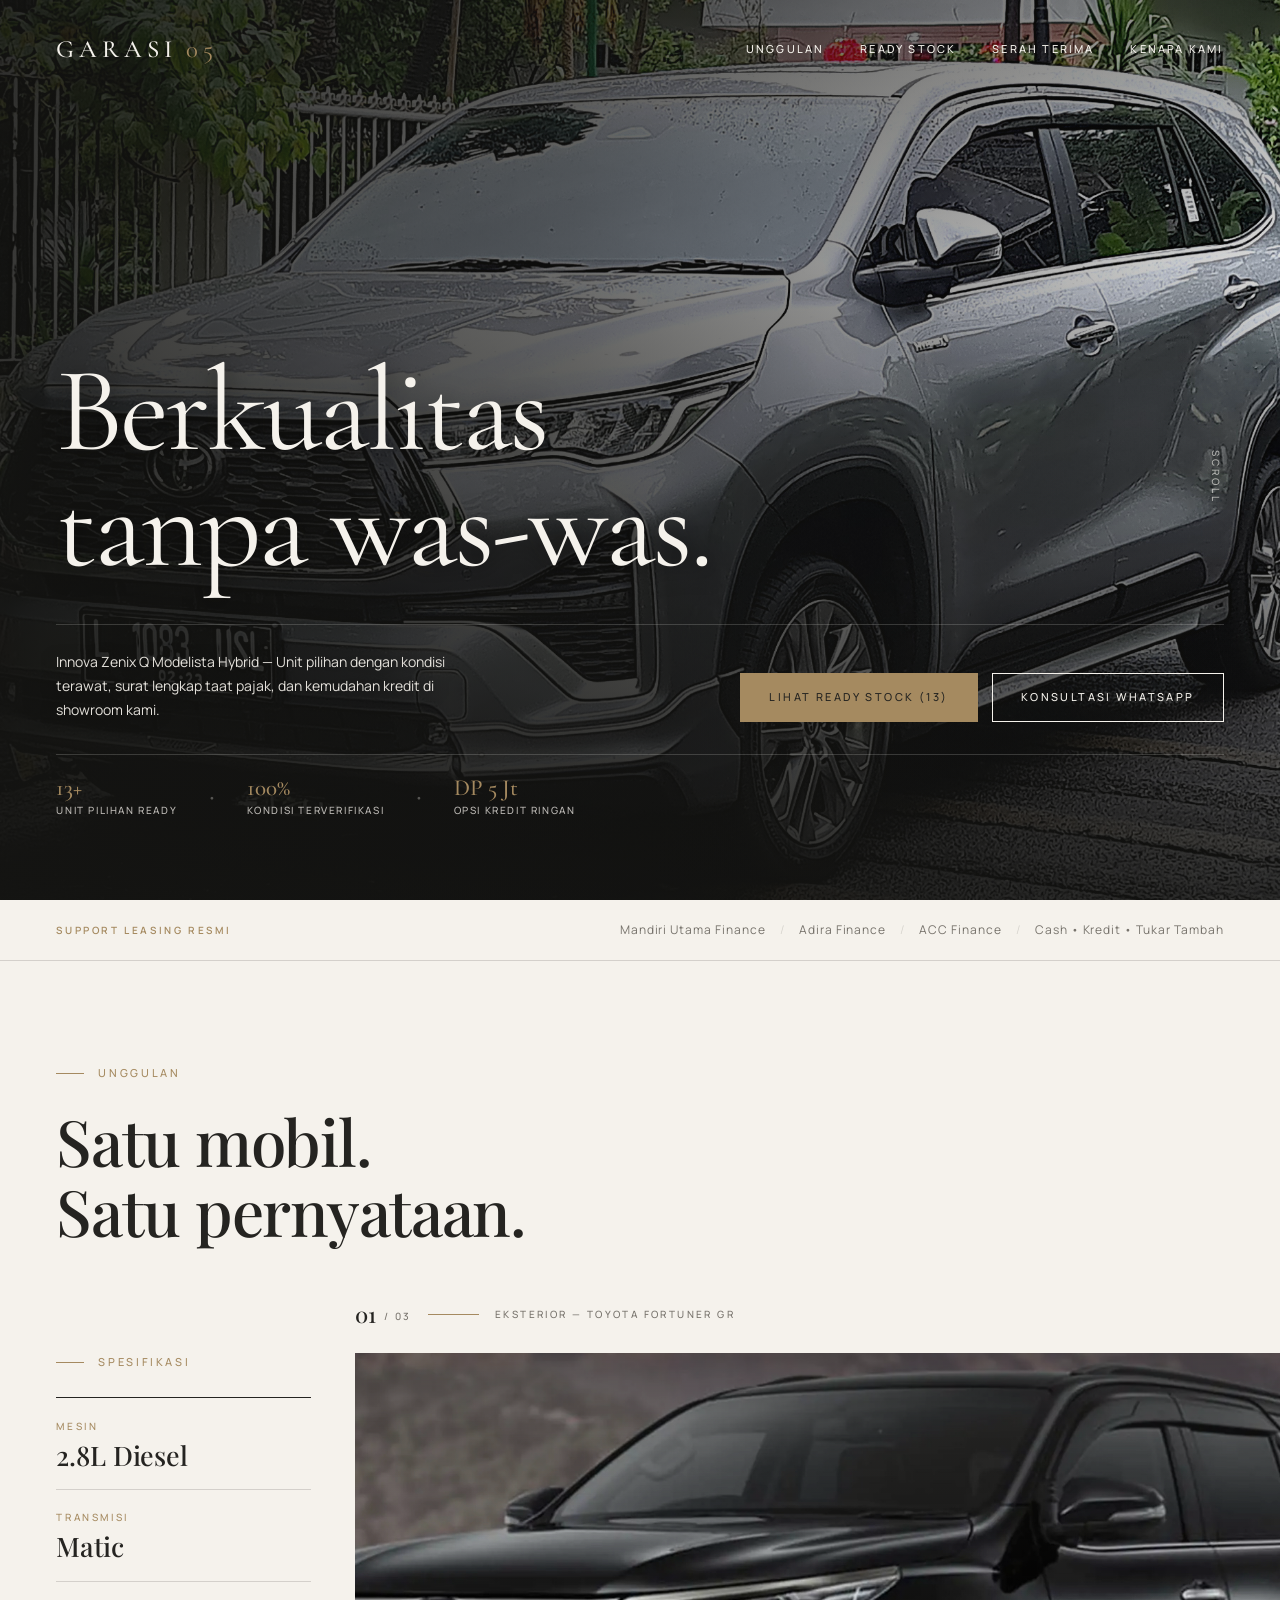
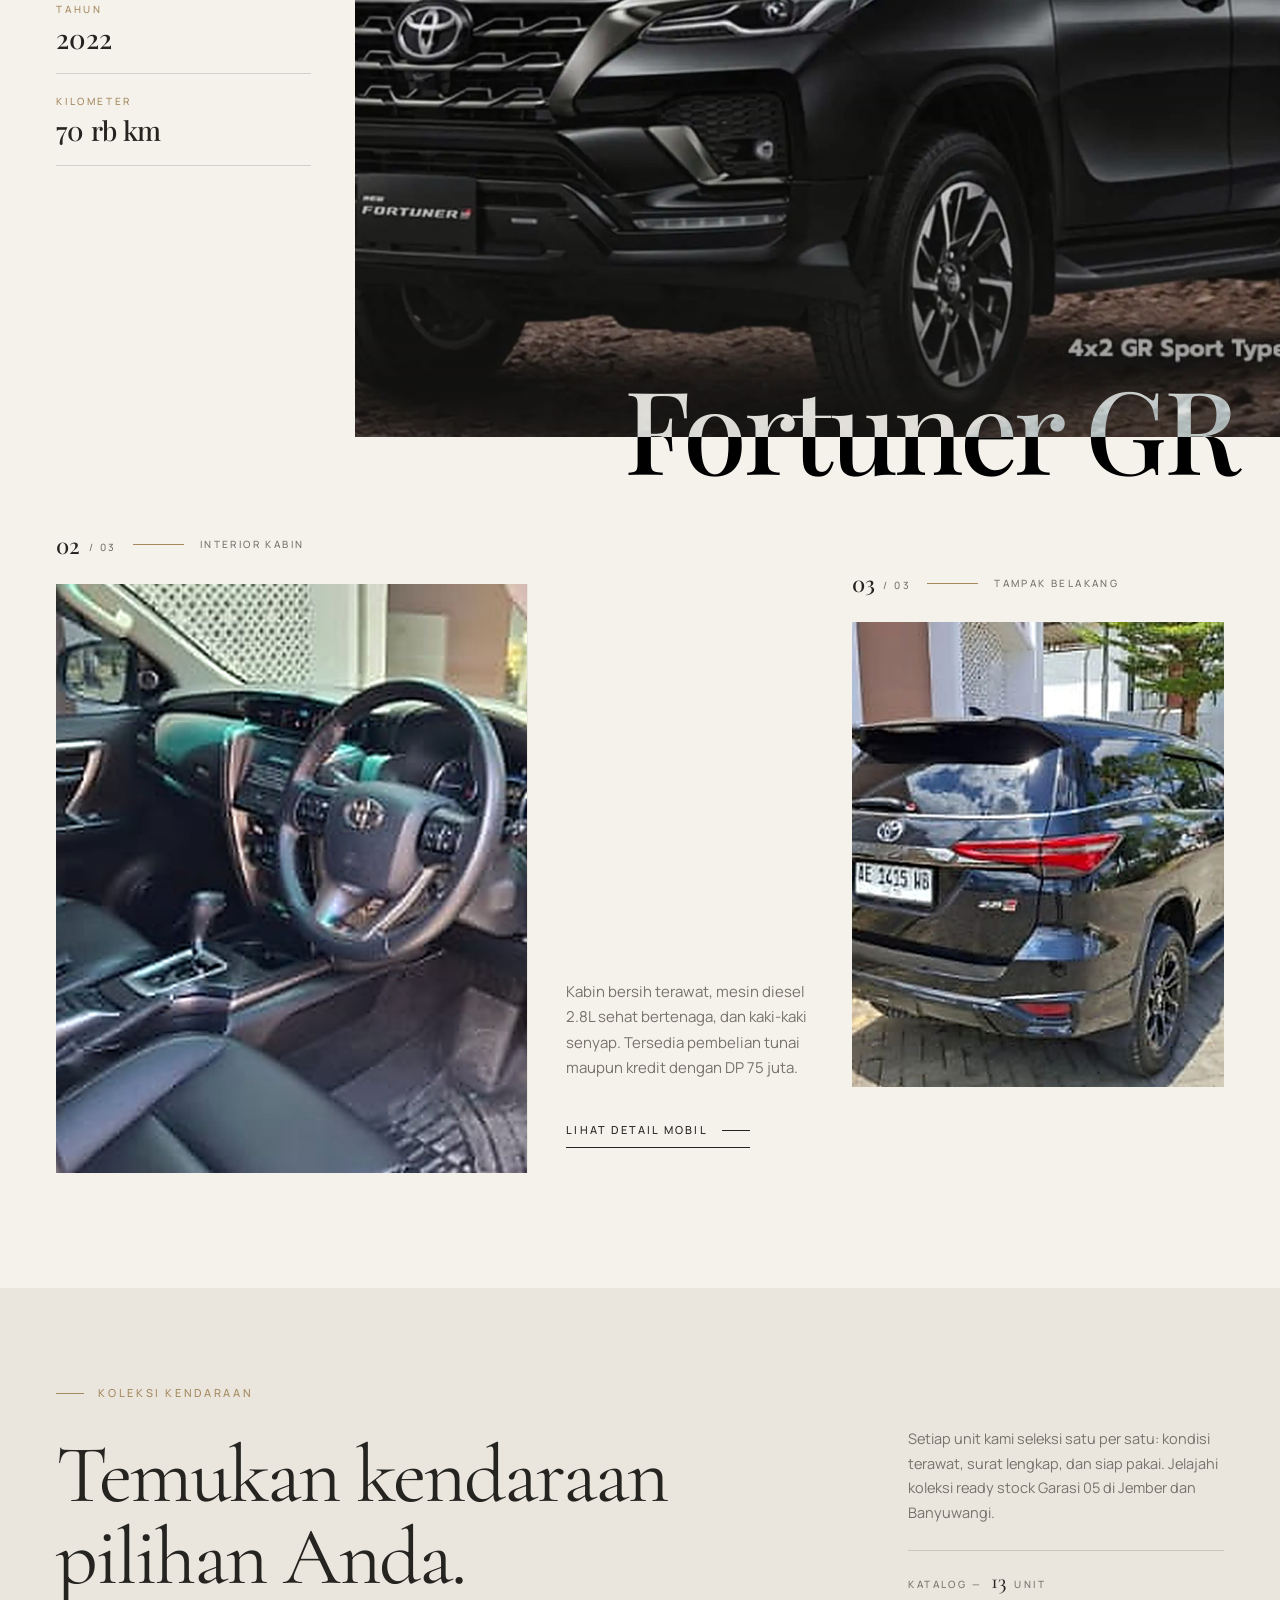
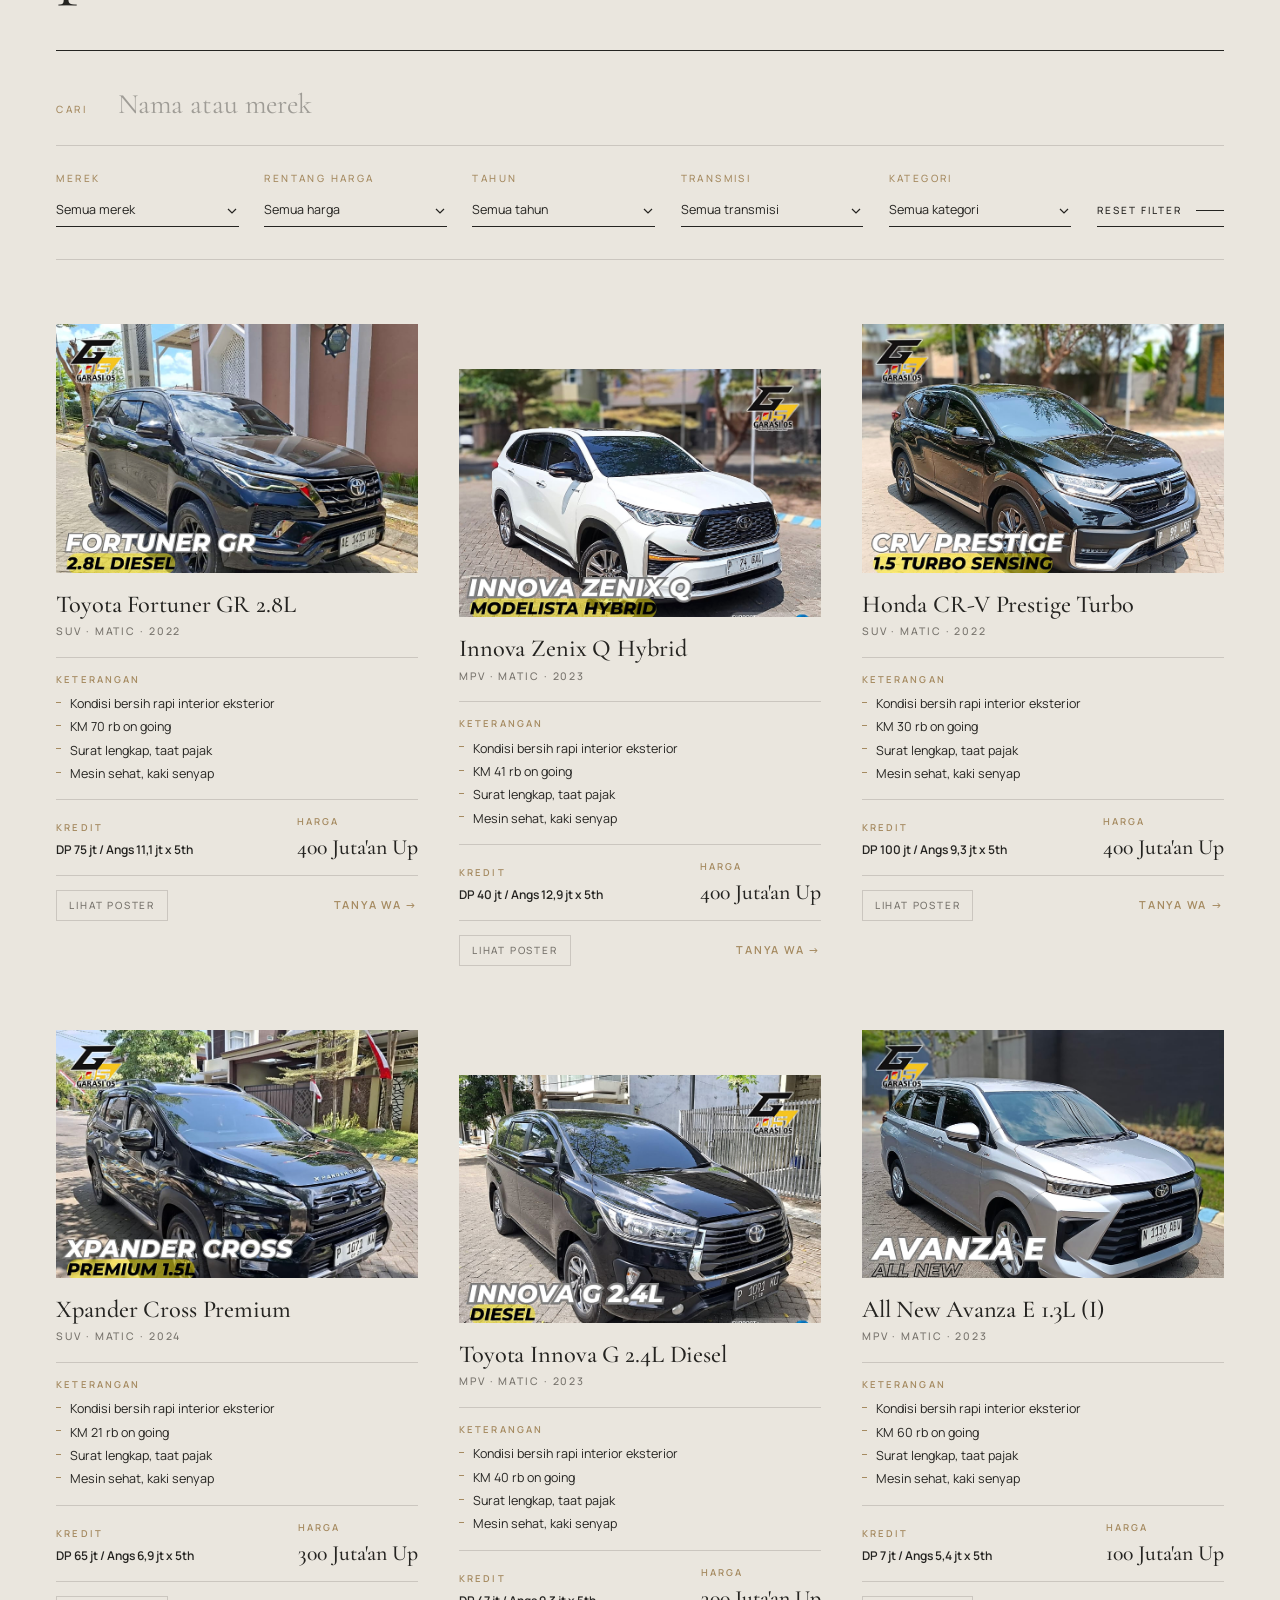
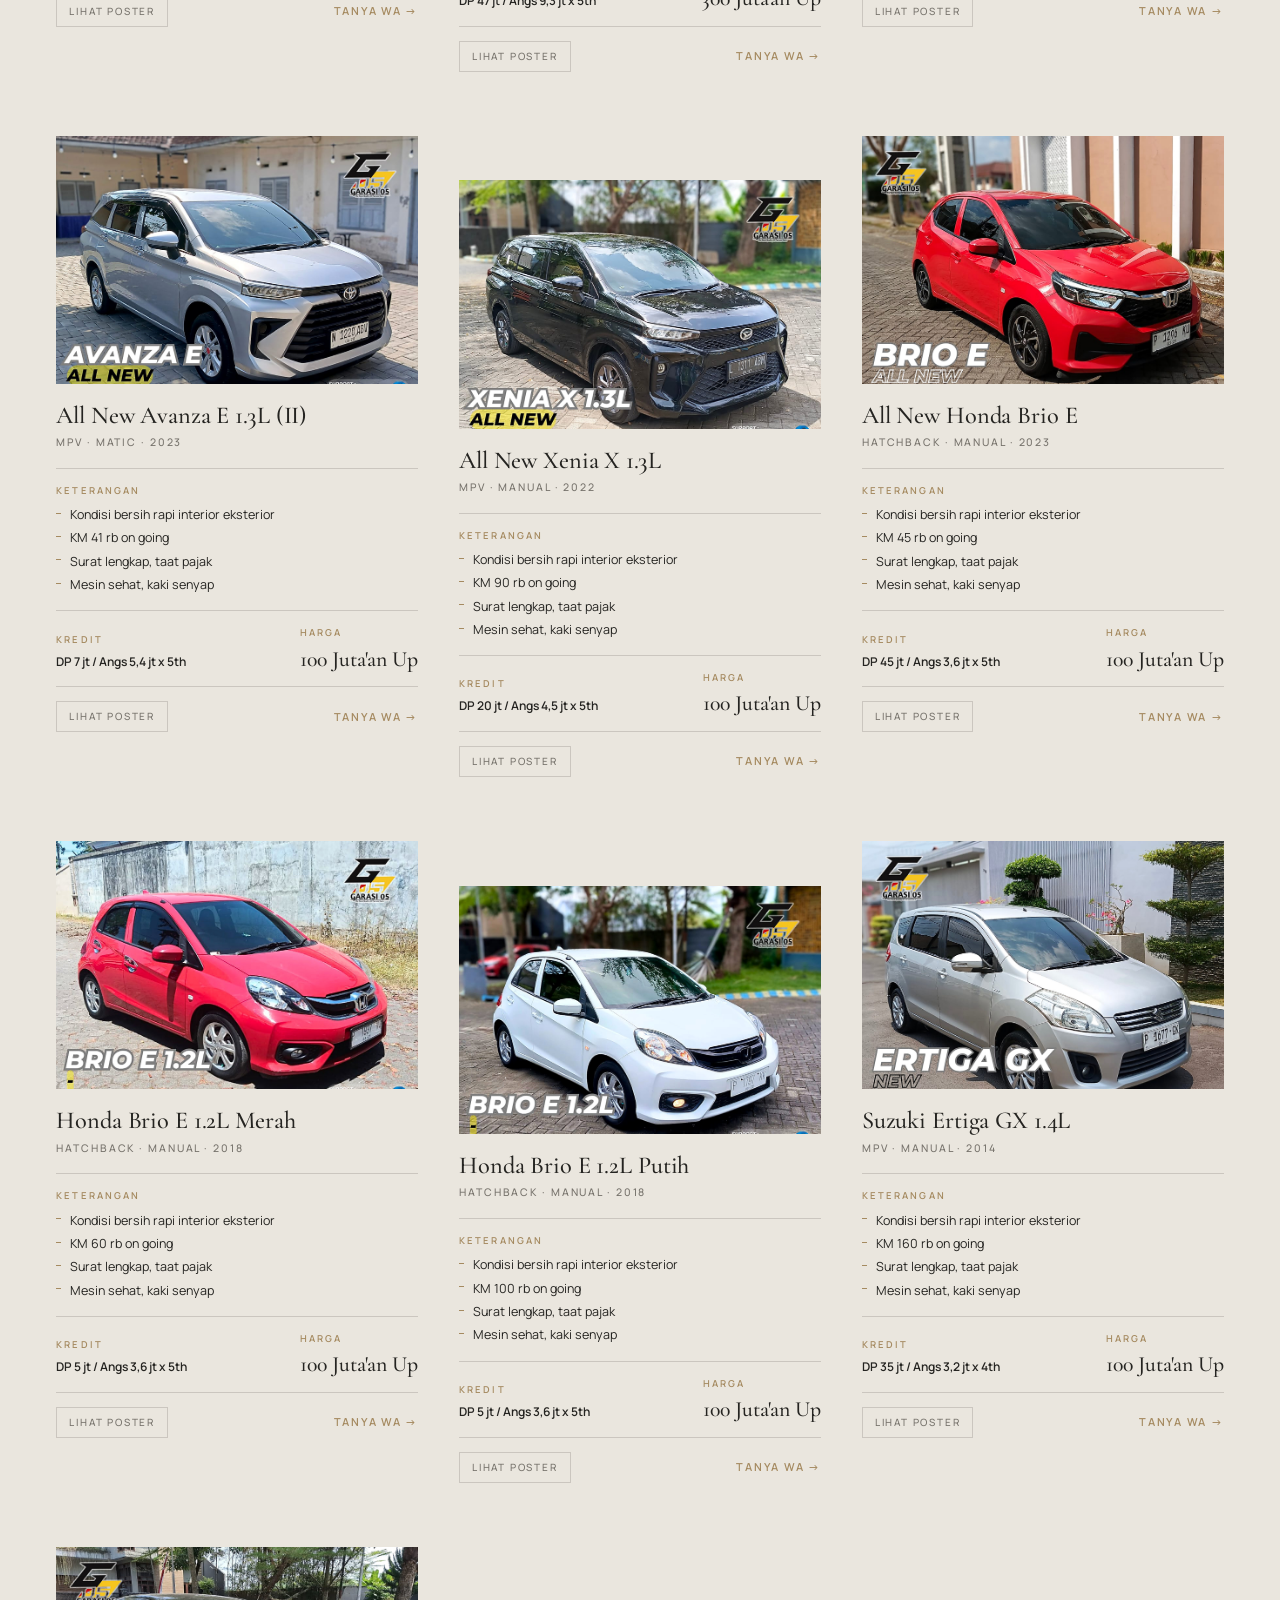
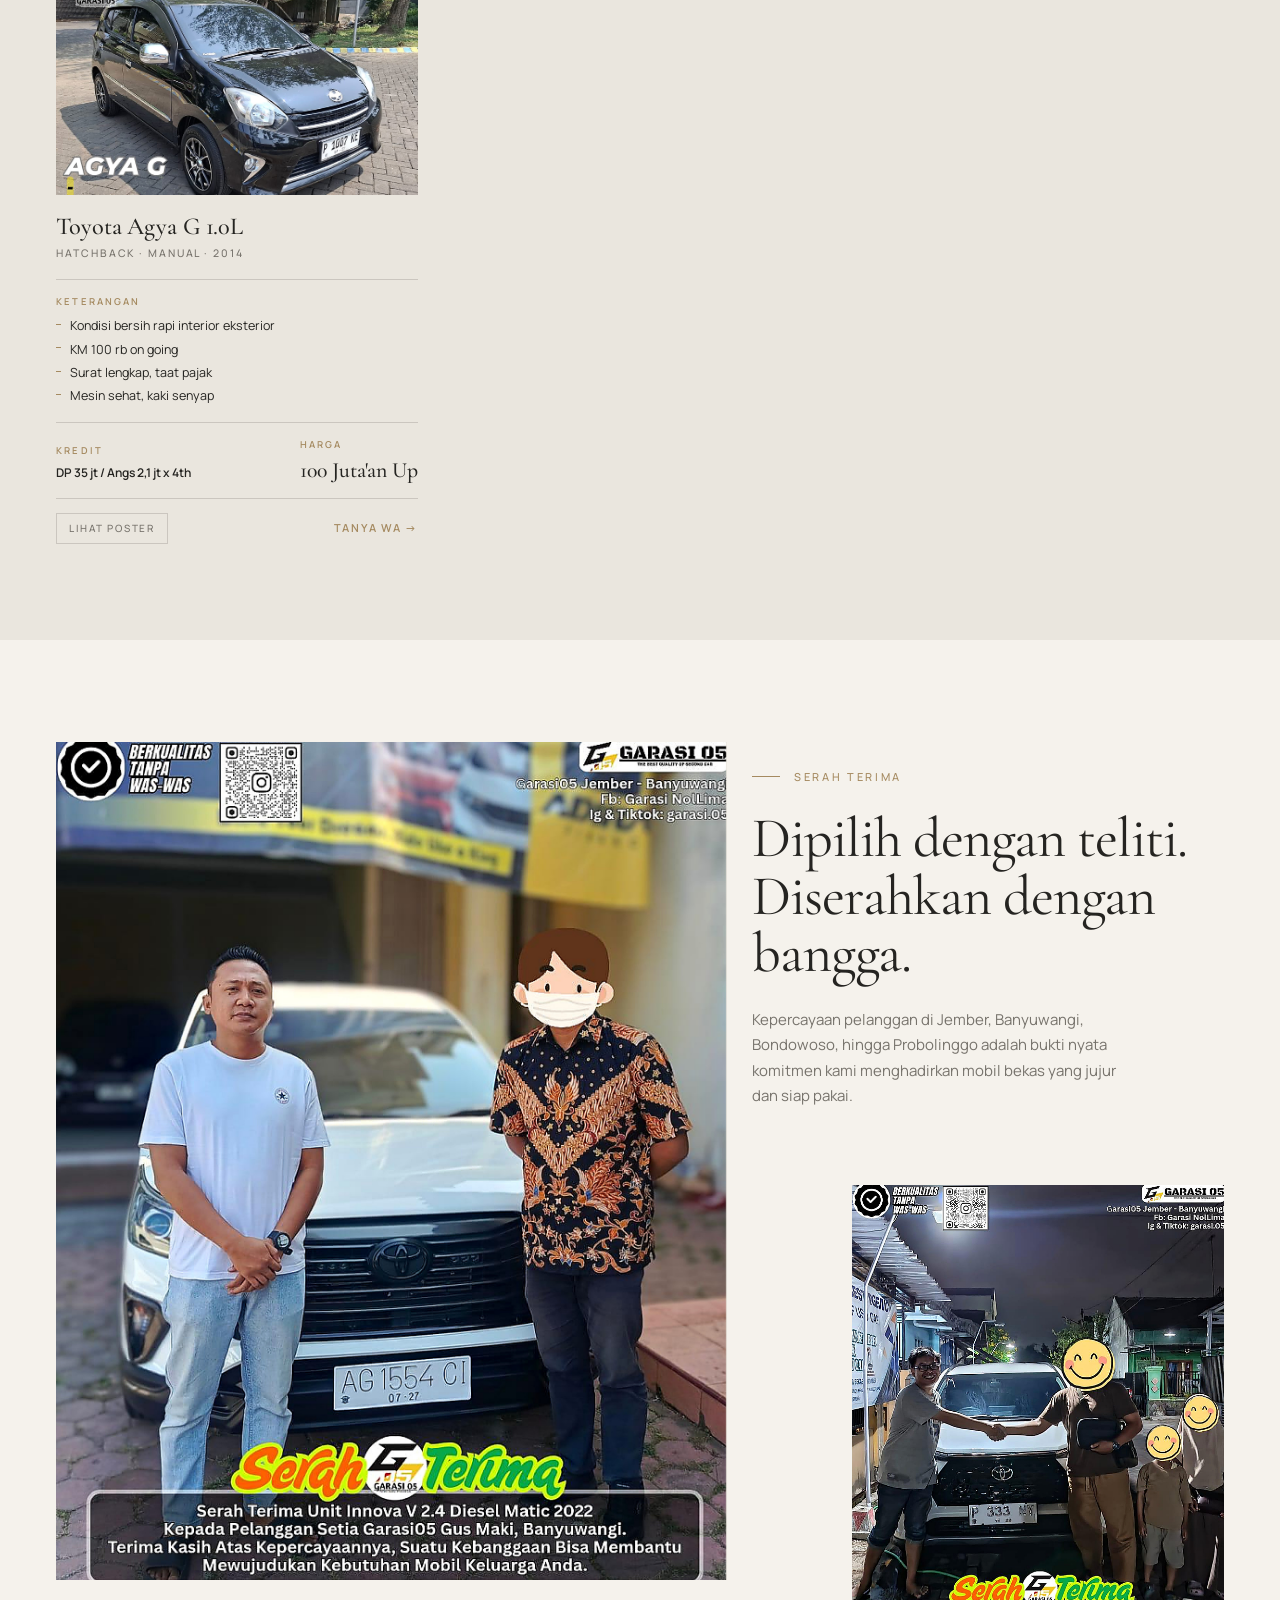
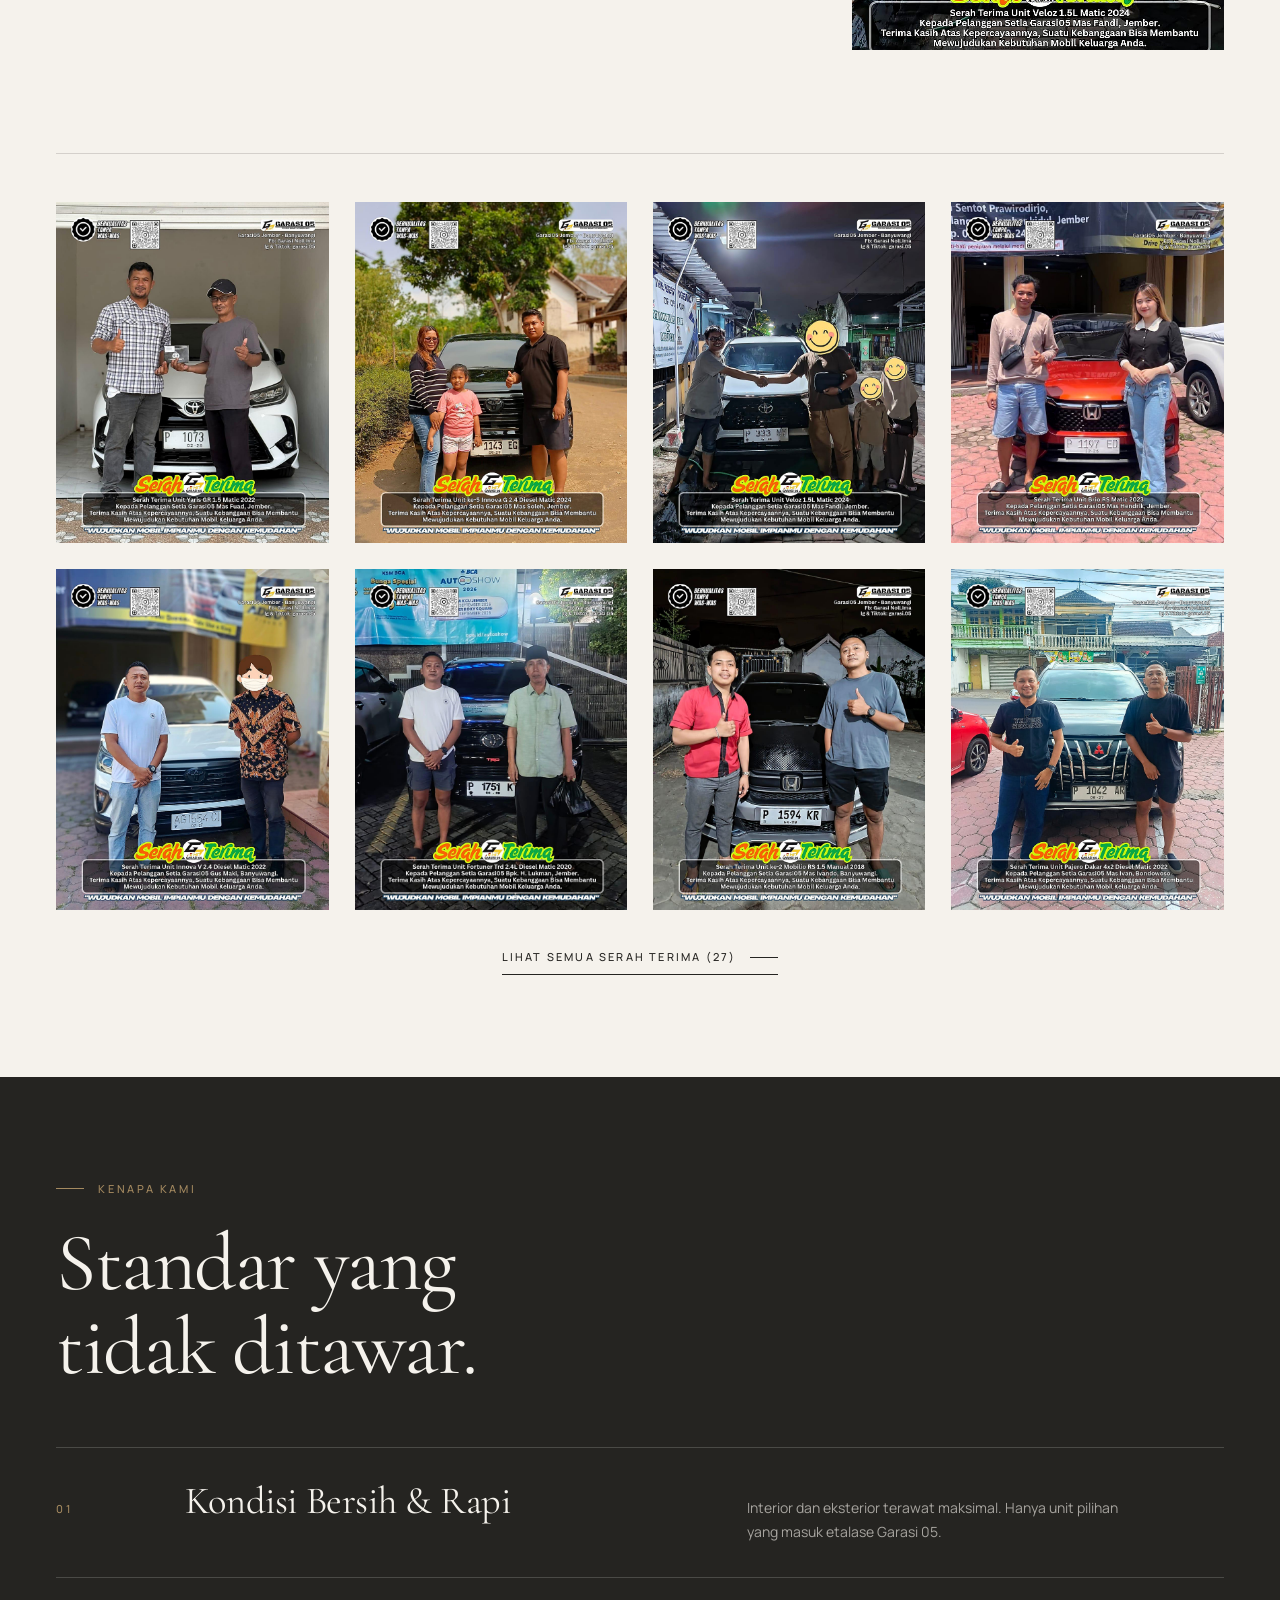
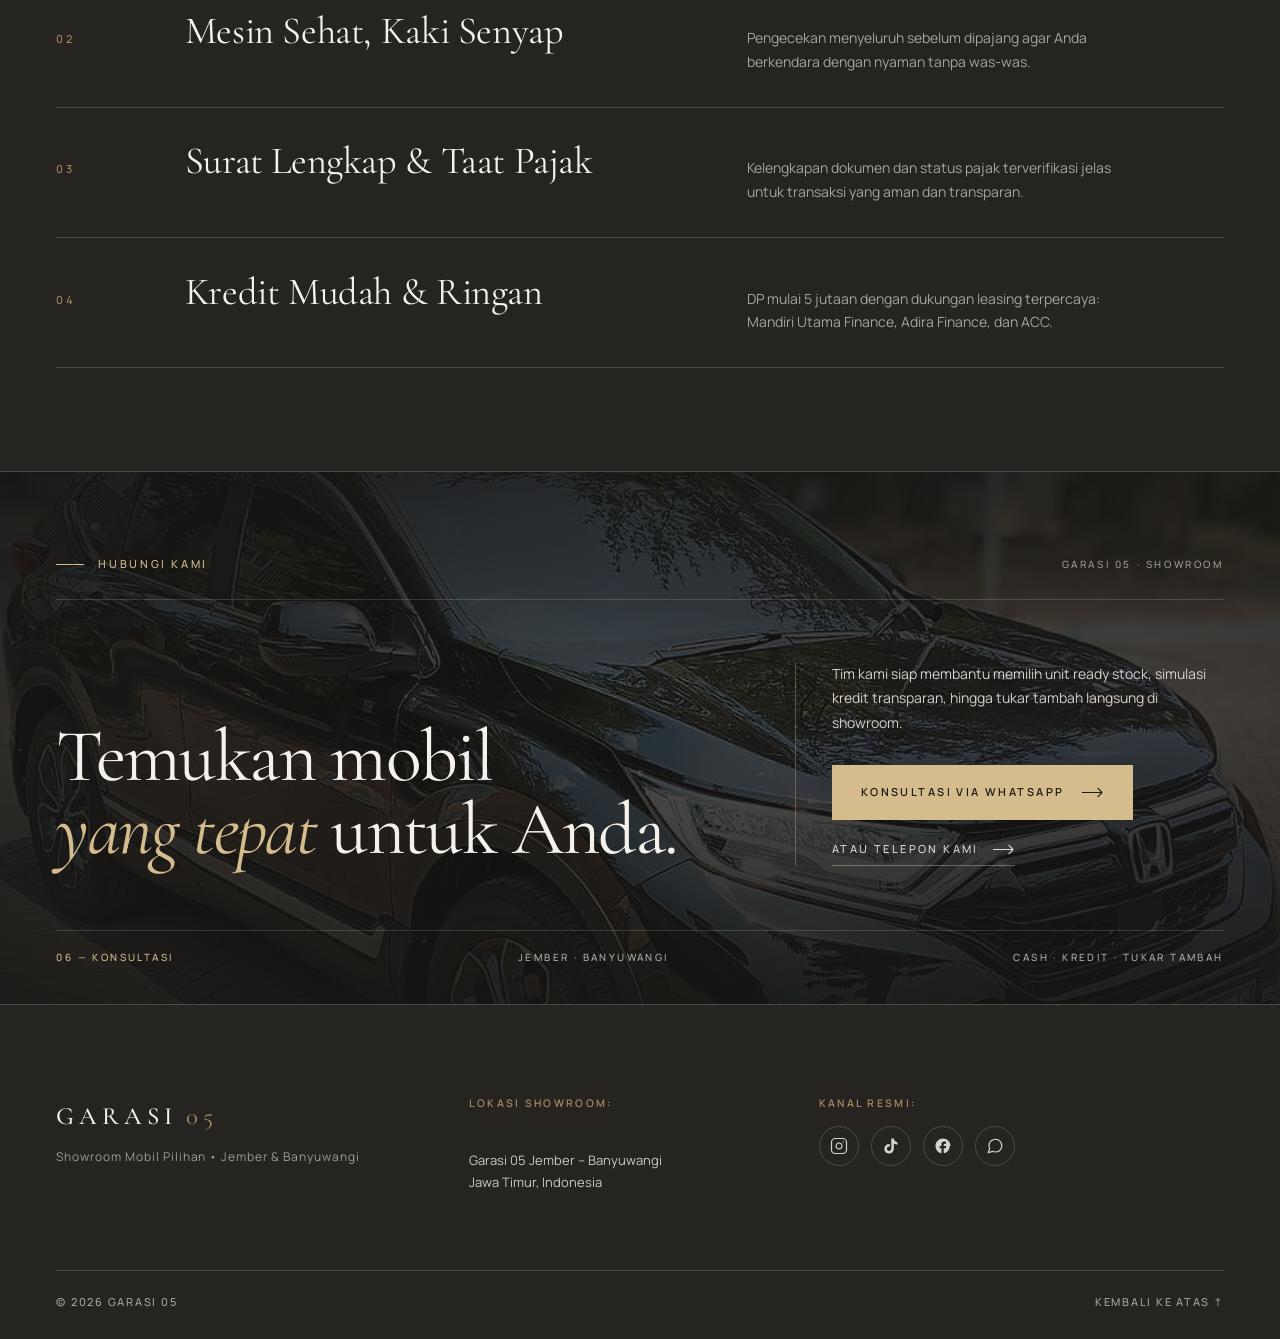
==== commit 3108db35: "perbagus desain" ====
--- a/index.html
+++ b/index.html
@@ -3,11 +3,11 @@
 <head>
   <meta charset="UTF-8">
   <meta name="viewport" content="width=device-width, initial-scale=1">
-  <title>Garasi 05 — Showroom Mobil Pilihan Jember &amp; Banyuwangi</title>
+  <title>Garasi 05</title>
   <meta name="description" content="Garasi 05, showroom mobil bekas berkualitas di Jember &amp; Banyuwangi. Kondisi bersih rapi, mesin sehat, surat lengkap taat pajak, cash dan kredit.">
   <link rel="preconnect" href="https://fonts.googleapis.com">
   <link rel="preconnect" href="https://fonts.gstatic.com" crossorigin>
-  <link href="https://fonts.googleapis.com/css2?family=Cormorant+Garamond:wght@400;500;600&family=Manrope:wght@400;500;600&display=swap" rel="stylesheet">
+  <link href="https://fonts.googleapis.com/css2?family=Cormorant+Garamond:ital,wght@0,400;0,500;0,600;1,400&family=Manrope:wght@400;500;600&family=Playfair+Display:wght@500;600&display=swap" rel="stylesheet">
   <link rel="stylesheet" href="css/style.css">
 </head>
 <body>
@@ -76,34 +76,61 @@
       </div>
 
       <div class="showcase__stage">
+        <div class="showcase__cap" data-fade>
+          <span class="showcase__count"><b>01</b> / 03</span>
+          <span class="showcase__rule"></span>
+          <span>Eksterior &mdash; Toyota Fortuner GR</span>
+        </div>
         <div class="showcase__frame" data-mask>
           <div class="showcase__img" data-parallax="0.08" data-scale>
-            <img src="assets/img/featured-1.jpg" alt="Toyota Fortuner GR 2.8L Diesel Matic 2022" loading="lazy">
+            <video class="showcase__video" autoplay muted loop playsinline poster="assets/img/featured-1.jpg">
+              <source src="vid1.mp4" type="video/mp4">
+            </video>
           </div>
           <div class="showcase__shade"></div>
         </div>
 
-        <div class="showcase__spec showcase__spec--tl" data-fade>
-          <span>Mesin</span><strong>2.8L Diesel</strong>
-        </div>
-        <div class="showcase__spec showcase__spec--tr" data-fade>
-          <span>Transmisi</span><strong>Matic &middot; 2022</strong>
-        </div>
-        <div class="showcase__spec showcase__spec--bl" data-fade>
-          <span>Kilometer</span><strong>70 rb km</strong>
+        <div class="showcase__aside">
+          <p class="showcase__aside-title" data-fade>Spesifikasi</p>
+          <dl class="showcase__specs">
+        <div class="showcase__spec" data-reveal>
+          <dt>Mesin</dt><dd>2.8L Diesel</dd>
+        </div>
+        <div class="showcase__spec" data-reveal>
+          <dt>Transmisi</dt><dd>Matic</dd>
+        </div>
+        <div class="showcase__spec" data-reveal>
+          <dt>Tahun</dt><dd>2022</dd>
+        </div>
+        <div class="showcase__spec" data-reveal>
+          <dt>Kilometer</dt><dd>70 rb km</dd>
+        </div>
+        </dl>
         </div>
         <h3 class="showcase__name" data-hshift="-80">Fortuner GR</h3>
       </div>
 
       <div class="showcase__row">
-        <div class="showcase__thumb" data-mask>
+        <div class="showcase__thumb showcase__thumb--a" data-mask>
           <div class="showcase__img" data-parallax="0.06">
-            <img src="assets/img/featured-2.jpg" alt="Detail interior kabin Toyota Fortuner GR" loading="lazy">
-          </div>
+            <video class="showcase__video" autoplay muted loop playsinline poster="assets/img/featured-2.jpg">
+              <source src="vid2.mp4" type="video/mp4">
+            </video>
+          </div>
+        </div>
+        <div class="showcase__cap showcase__cap--a" data-fade>
+          <span class="showcase__count"><b>02</b> / 03</span>
+          <span class="showcase__rule"></span>
+          <span>Interior Kabin</span>
         </div>
         <div class="showcase__text" data-fade>
           <p>Kabin bersih terawat, mesin diesel 2.8L sehat bertenaga, dan kaki-kaki senyap. Tersedia pembelian tunai maupun kredit dengan DP 75 juta.</p>
-          <a href="#koleksi" class="link-arrow">Lihat ready stock <i></i></a>
+          <a href="#koleksi" class="link-arrow">Lihat Detail Mobil <i></i></a>
+        </div>
+        <div class="showcase__cap showcase__cap--b" data-fade>
+          <span class="showcase__count"><b>03</b> / 03</span>
+          <span class="showcase__rule"></span>
+          <span>Tampak Belakang</span>
         </div>
         <div class="showcase__thumb showcase__thumb--b" data-mask>
           <div class="showcase__img" data-parallax="0.06">
@@ -115,25 +142,46 @@
 
     <!-- 3. READY STOCK COLLECTION -->
     <section class="collection" id="koleksi">
-      <header class="section-head section-head--row">
-        <div>
-          <p class="eyebrow">Ready Stock</p>
-          <h2 class="display" data-split>Tersedia sekarang.</h2>
-        </div>
-        <div class="filters-wrap">
-          <div class="filters" role="tablist" aria-label="Filter kategori kendaraan">
-            <button type="button" class="filter is-active" data-filter="all">Semua (13)</button>
-            <button type="button" class="filter" data-filter="suv">SUV (3)</button>
-            <button type="button" class="filter" data-filter="mpv">MPV (6)</button>
-            <button type="button" class="filter" data-filter="hatchback">Hatchback (4)</button>
-          </div>
-          <div class="filters filters--sub" role="tablist" aria-label="Filter transmisi">
-            <button type="button" class="filter-sub is-active" data-trans="all">Semua Transmisi</button>
-            <button type="button" class="filter-sub" data-trans="matic">Matic</button>
-            <button type="button" class="filter-sub" data-trans="manual">Manual</button>
-          </div>
-        </div>
-      </header>
+      <div class="kat-hero">
+        <p class="eyebrow">Koleksi Kendaraan</p>
+        <div class="kat-hero__grid">
+          <h2 class="display" data-split>Temukan kendaraan<br>pilihan Anda.</h2>
+          <div class="kat-hero__side" data-fade>
+            <p>Setiap unit kami seleksi satu per satu: kondisi terawat, surat lengkap, dan siap pakai. Jelajahi koleksi ready stock Garasi 05 di Jember dan Banyuwangi.</p>
+            <span class="kat-hero__no">Katalog &mdash; <b id="heroCount">13</b> unit</span>
+          </div>
+        </div>
+      </div>
+
+      <!-- SEARCH & FILTER -->
+      <div class="kat-filter" aria-label="Pencarian dan filter kendaraan">
+        <div class="kat-search">
+          <label for="fSearch">Cari</label>
+          <input type="search" id="fSearch" placeholder="Nama atau merek" autocomplete="off">
+        </div>
+        <div class="kat-filter__row">
+          <div class="kat-field"><label for="fBrand">Merek</label>
+            <select id="fBrand"><option value="all">Semua merek</option></select></div>
+          <div class="kat-field"><label for="fPrice">Rentang harga</label>
+            <select id="fPrice"><option value="all">Semua harga</option></select></div>
+          <div class="kat-field"><label for="fYear">Tahun</label>
+            <select id="fYear"><option value="all">Semua tahun</option></select></div>
+          <div class="kat-field"><label for="fTrans">Transmisi</label>
+            <select id="fTrans">
+              <option value="all">Semua transmisi</option>
+              <option value="matic">Matic</option>
+              <option value="manual">Manual</option>
+            </select></div>
+          <div class="kat-field"><label for="fType">Kategori</label>
+            <select id="fType">
+              <option value="all">Semua kategori</option>
+              <option value="suv">SUV</option>
+              <option value="mpv">MPV</option>
+              <option value="hatchback">Hatchback</option>
+            </select></div>
+          <button type="button" class="link-arrow" id="fReset">Reset filter <i></i></button>
+        </div>
+      </div>
 
       <div class="stock-grid" id="stockGrid">
         <!-- Diisi dari js/main.js dengan 13 unit Ready Stock -->
@@ -184,15 +232,41 @@
 
     <!-- 6. FINAL CTA -->
     <section class="cta" id="kontak">
-      <div class="cta__media" data-parallax="0.1">
+      <div class="cta__media" data-parallax="0.08">
         <img src="assets/img/cta.jpg" alt="Honda CR-V Prestige Turbo Garasi 05" loading="lazy">
         <div class="cta__shade"></div>
       </div>
-      <div class="cta__content">
-        <h2 class="display display--light" data-split>Temukan mobil<br>yang tepat untuk Anda.</h2>
-        <div class="cta__actions" data-fade>
-          <a href="https://wa.me/6281234567890?text=Halo%20Garasi%2005%2C%20saya%20ingin%20tanya%20unit%20yang%20ready." target="_blank" rel="noopener" class="btn btn--solid">WhatsApp</a>
-          <a href="tel:+6281234567890" class="btn btn--line">Telepon Kami</a>
+
+      <div class="cta__inner">
+        <div class="cta__top" data-fade>
+          <p class="eyebrow eyebrow--champagne">Hubungi Kami</p>
+          <span class="cta__index">Garasi 05 &middot; Showroom</span>
+        </div>
+
+        <div class="cta__grid">
+          <div class="cta__headline">
+            <h2 class="display display--light" data-split>Temukan mobil<br><em>yang tepat</em> untuk Anda.</h2>
+          </div>
+
+          <div class="cta__panel" data-fade>
+            <p class="cta__lead">Tim kami siap membantu memilih unit ready stock, simulasi kredit transparan, hingga tukar tambah langsung di showroom.</p>
+            <div class="cta__actions">
+              <a href="https://wa.me/6281234567890?text=Halo%20Garasi%2005%2C%20saya%20ingin%20tanya%20unit%20yang%20ready." target="_blank" rel="noopener" class="btn-champagne">
+                <span>Konsultasi via WhatsApp</span>
+                <svg class="cta__arrow" viewBox="0 0 24 12" fill="none" aria-hidden="true"><path d="M0 6h22m0 0-5-5m5 5-5 5" stroke="currentColor" stroke-width="1.2"/></svg>
+              </a>
+              <a href="tel:+6281234567890" class="cta__link">
+                <span>Atau telepon kami</span>
+                <svg class="cta__arrow" viewBox="0 0 24 12" fill="none" aria-hidden="true"><path d="M0 6h22m0 0-5-5m5 5-5 5" stroke="currentColor" stroke-width="1.2"/></svg>
+              </a>
+            </div>
+          </div>
+        </div>
+
+        <div class="cta__meta" data-fade>
+          <span class="cta__no">06 &mdash; Konsultasi</span>
+          <span>Jember &middot; Banyuwangi</span>
+          <span>Cash &middot; Kredit &middot; Tukar Tambah</span>
         </div>
       </div>
     </section>
@@ -200,9 +274,42 @@
 
   <footer class="footer">
     <div class="footer__top">
-      <a href="#top" class="nav__logo">GARASI<span>05</span></a>
-      <address>Garasi 05 Jember &ndash; Banyuwangi<br>Jawa Timur, Indonesia</address>
-      <p>IG &amp; TikTok @garasi.05<br>Facebook Garasi NolLima</p>
+      <div>
+        <a href="#top" class="nav__logo">GARASI<span>05</span></a>
+        <p class="footer__tagline">Showroom Mobil Pilihan &bull; Jember &amp; Banyuwangi</p>
+      </div>
+      <address>
+        <strong>Lokasi Showroom:</strong><br>
+        Garasi 05 Jember &ndash; Banyuwangi<br>
+        Jawa Timur, Indonesia
+      </address>
+      <div class="footer__channels">
+        <strong>Kanal Resmi:</strong>
+        <div class="footer__social-icons">
+          <a href="https://instagram.com/garasi.05" target="_blank" rel="noopener" aria-label="Instagram @garasi.05" title="Instagram @garasi.05">
+            <svg viewBox="0 0 24 24" fill="none" stroke="currentColor" stroke-width="1.6" stroke-linecap="round" stroke-linejoin="round" aria-hidden="true">
+              <rect x="2" y="2" width="20" height="20" rx="5" ry="5"/>
+              <path d="M16 11.37A4 4 0 1 1 12.63 8 4 4 0 0 1 16 11.37z"/>
+              <line x1="17.5" y1="6.5" x2="17.51" y2="6.5"/>
+            </svg>
+          </a>
+          <a href="https://tiktok.com/@garasi.05" target="_blank" rel="noopener" aria-label="TikTok @garasi.05" title="TikTok @garasi.05">
+            <svg viewBox="0 0 24 24" fill="currentColor" aria-hidden="true">
+              <path d="M19.59 6.69a4.83 4.83 0 0 1-3.77-4.25V2h-3.45v13.67a2.89 2.89 0 0 1-5.2 1.74 2.89 2.89 0 0 1 2.31-4.64c.298-.002.595.042.88.13V9.4a6.33 6.33 0 0 0-.88-.06A6.34 6.34 0 0 0 3.14 15.7a6.34 6.34 0 0 0 10.74 4.54 6.27 6.27 0 0 0 1.95-4.54V8.71a8.21 8.21 0 0 0 4.76 1.48V6.74c-.337-.007-.674-.024-1-.05z"/>
+            </svg>
+          </a>
+          <a href="https://facebook.com" target="_blank" rel="noopener" aria-label="Facebook Garasi NolLima" title="Facebook Garasi NolLima">
+            <svg viewBox="0 0 24 24" fill="currentColor" aria-hidden="true">
+              <path d="M22 12c0-5.52-4.48-10-10-10S2 6.48 2 12c0 4.84 3.44 8.87 8 9.8V15H7.5v-3H10V9.5C10 7.57 11.57 6 13.5 6H16v3h-2c-.55 0-1 .45-1 1v2h3.15l-.5 3H13v6.8c4.56-.93 8-4.96 8-9.8z"/>
+            </svg>
+          </a>
+          <a href="https://wa.me/6281234567890" target="_blank" rel="noopener" aria-label="WhatsApp Resmi" title="WhatsApp Resmi +62 812-3456-7890">
+            <svg viewBox="0 0 24 24" fill="none" stroke="currentColor" stroke-width="1.6" stroke-linecap="round" stroke-linejoin="round" aria-hidden="true">
+              <path d="M21 11.5a8.38 8.38 0 0 1-.9 3.8 8.5 8.5 0 0 1-7.6 4.7 8.38 8.38 0 0 1-3.8-.9L3 21l1.9-5.7a8.38 8.38 0 0 1-.9-3.8 8.5 8.5 0 0 1 4.7-7.6 8.38 8.38 0 0 1 3.8-.9h.5a8.48 8.48 0 0 1 8 8v.5z"/>
+            </svg>
+          </a>
+        </div>
+      </div>
     </div>
     <div class="footer__bottom"><span>&copy; 2026 Garasi 05</span><a href="#top">Kembali ke atas &uarr;</a></div>
   </footer>
@@ -223,6 +330,7 @@
   <script src="https://cdnjs.cloudflare.com/ajax/libs/gsap/3.12.5/gsap.min.js"></script>
   <script src="https://cdnjs.cloudflare.com/ajax/libs/gsap/3.12.5/ScrollTrigger.min.js"></script>
   <script src="https://cdn.jsdelivr.net/npm/lenis@1.1.13/dist/lenis.min.js"></script>
+  <script src="js/data.js"></script>
   <script src="js/main.js"></script>
 </body>
 </html>
--- a/css/style.css
+++ b/css/style.css
@@ -41,9 +41,9 @@
 .line__inner{display:block;will-change:transform}
 
 /* Nav */
-.nav{position:fixed;top:0;left:0;right:0;z-index:50;display:flex;justify-content:space-between;align-items:center;padding:28px var(--pad);color:var(--on-dark);transition:background .5s,color .5s,padding .5s,transform .6s var(--ease)}
-.nav.is-solid{background:rgba(245,242,236,.95);color:var(--ink);padding:16px var(--pad);box-shadow:0 1px 0 var(--hair)}
-.nav.is-hidden{transform:translateY(-100%)}
+.nav{position:fixed;top:0;left:0;right:0;z-index:50;display:flex;justify-content:space-between;align-items:center;padding:28px var(--pad);color:var(--on-dark);background:transparent;transition:background .35s,color .35s,padding .35s,transform .45s var(--ease),opacity .35s,visibility .35s}
+.nav.is-solid{background:rgba(245,242,236,.96);color:var(--ink);padding:16px var(--pad);box-shadow:0 1px 0 var(--hair)}
+.nav.is-hidden{transform:translateY(-100%);opacity:0;visibility:hidden;pointer-events:none}
 .nav__logo{font-family:var(--serif);font-size:1.55rem;font-weight:500;letter-spacing:.2em}
 .nav__logo span{font-weight:400;color:var(--accent);margin-left:.35em}
 .nav__links{display:flex;align-items:center;gap:clamp(20px,2.8vw,44px);font-family:var(--sans);font-size:11px;font-weight:500;letter-spacing:.2em;text-transform:uppercase}
@@ -85,102 +85,173 @@
 .trust-strip__items i{font-style:normal;color:var(--hair);font-weight:300}
 
 /* Showcase / Featured */
-.showcase{padding:clamp(90px,14vw,200px) var(--pad) clamp(80px,10vw,150px);background:var(--bg)}
-.showcase__intro{margin-bottom:clamp(44px,6vw,90px);max-width:900px}
-.showcase__stage{position:relative;margin:0 auto}
-.showcase__frame{position:relative;width:100%;height:min(78vh,760px);overflow:hidden;background:var(--dark)}
+.showcase{--serif-feat:'Playfair Display',Georgia,serif;padding:clamp(60px,8vw,110px) var(--pad) clamp(50px,6vw,90px);background:var(--bg)}
+.showcase .display{font-family:var(--serif-feat);font-weight:500;font-size:clamp(2.2rem,5vw,4.6rem);line-height:1.08;letter-spacing:-.02em}
+.showcase__intro{margin-bottom:clamp(32px,4vw,56px);max-width:900px}
+.showcase__stage{position:relative;margin:0 auto;display:grid;grid-template-columns:repeat(12,1fr);column-gap:clamp(16px,2vw,32px);align-items:start}
+.showcase__stage>.showcase__cap{grid-column:4/13;grid-row:1;margin-bottom:clamp(14px,1.6vw,22px)}
+.showcase__frame{position:relative;grid-column:4/13;grid-row:2;margin-right:calc(var(--pad)*-1);height:min(76vh,720px);overflow:hidden;background:var(--dark)}
+.showcase__frame::after{content:'';position:absolute;left:0;right:0;bottom:0;height:2px;background:var(--accent);transform:scaleX(0);transform-origin:left;transition:transform .9s var(--ease);z-index:2;pointer-events:none}
+.showcase__frame:hover::after{transform:scaleX(1)}
 .showcase__img{position:absolute;inset:-6% 0;will-change:transform}
-.showcase__shade{position:absolute;inset:0;background:linear-gradient(to bottom,rgba(37,36,33,.5),rgba(37,36,33,.04) 38%,rgba(37,36,33,.5));pointer-events:none}
-.showcase__spec{position:absolute;z-index:3;display:flex;flex-direction:column;gap:4px;color:var(--on-dark)}
-.showcase__spec span{font-family:var(--sans);font-size:10px;font-weight:500;letter-spacing:.26em;text-transform:uppercase;color:var(--accent)}
-.showcase__spec strong{font-family:var(--serif);font-weight:400;font-size:clamp(1.3rem,2.3vw,2.1rem);line-height:1.1}
-.showcase__spec--tl{top:30px;left:30px}
-.showcase__spec--tr{top:30px;right:30px;text-align:right;align-items:flex-end}
-.showcase__spec--bl{bottom:30px;left:30px}
-.showcase__name{position:absolute;right:-1vw;bottom:-.42em;z-index:4;font-family:var(--serif);font-weight:400;font-size:clamp(3rem,11vw,10rem);line-height:1;letter-spacing:-.03em;color:var(--on-dark);mix-blend-mode:difference;white-space:nowrap;pointer-events:none}
-.showcase__row{display:grid;grid-template-columns:1fr 1.1fr 1fr;gap:clamp(20px,4vw,64px);align-items:end;margin-top:clamp(90px,12vw,170px)}
+.showcase__img img,.showcase__img video{display:block;width:100%;height:100%;object-fit:cover;transition:transform 1.4s var(--ease)}
+.showcase__img video{pointer-events:none}
+.showcase__frame:hover .showcase__img img,.showcase__thumb:hover .showcase__img img,.showcase__frame:hover .showcase__img video,.showcase__thumb:hover .showcase__img video{transform:scale(1.045)}
+.showcase__shade{position:absolute;inset:0;background:linear-gradient(to bottom,rgba(37,36,33,.5),rgba(37,36,33,.04) 38%,rgba(37,36,33,.5));pointer-events:none;transition:opacity 1.1s var(--ease)}
+.showcase__frame:hover .showcase__shade{opacity:.6}
+.showcase__aside{grid-column:1/4;grid-row:2;align-self:start;padding-right:clamp(0px,1.4vw,24px)}
+.showcase__aside-title{display:flex;align-items:center;gap:14px;font-family:var(--sans);font-size:11px;font-weight:500;letter-spacing:.24em;text-transform:uppercase;color:var(--accent);margin-bottom:clamp(18px,2vw,28px)}
+.showcase__aside-title::before{content:'';display:block;width:28px;height:1px;background:currentColor}
+.showcase__specs{border-top:1px solid var(--ink)}
+.showcase__spec{display:flex;flex-direction:column;gap:6px;padding:clamp(14px,1.5vw,20px) 0;border-bottom:1px solid var(--hair)}
+.showcase__spec dt{font-family:var(--sans);font-size:10px;font-weight:500;letter-spacing:.26em;text-transform:uppercase;color:var(--accent)}
+.showcase__spec dd{font-family:var(--serif-feat);font-weight:500;font-size:clamp(1.35rem,2.1vw,2rem);line-height:1.1;letter-spacing:-.005em;color:var(--ink)}
+.showcase__cap{display:flex;align-items:center;gap:16px;font-family:var(--sans);font-size:10px;font-weight:500;letter-spacing:.24em;text-transform:uppercase;color:var(--muted)}
+.showcase__count{white-space:nowrap}
+.showcase__count b{font-family:var(--serif-feat);font-weight:500;font-size:1.35rem;letter-spacing:0;color:var(--ink);vertical-align:-.12em;margin-right:.2em}
+.showcase__rule{flex:0 0 clamp(28px,4vw,56px);height:1px;background:var(--accent)}
+.showcase__name{position:absolute;right:-1vw;bottom:-.42em;z-index:4;font-family:var(--serif-feat);font-weight:500;font-size:clamp(2.6rem,9vw,8.2rem);line-height:1;letter-spacing:-.03em;color:var(--on-dark);mix-blend-mode:difference;white-space:nowrap;pointer-events:none}
+.showcase__row{display:grid;grid-template-columns:repeat(12,1fr);column-gap:clamp(16px,2vw,32px);row-gap:clamp(14px,1.6vw,22px);align-items:start;margin-top:clamp(54px,7vw,96px);padding-bottom:clamp(20px,3vw,44px)}
+.showcase__cap--a{grid-column:1/6;grid-row:1}
+.showcase__cap--b{position:relative;top:clamp(20px,3vw,50px);grid-column:9/13;grid-row:1}
 .showcase__thumb{position:relative;aspect-ratio:4/5;overflow:hidden;background:var(--bg-2)}
-.showcase__thumb--b{aspect-ratio:4/5;margin-bottom:0}
-.showcase__text{padding-bottom:clamp(0px,2vw,30px)}
+.showcase__thumb--a{grid-column:1/6;grid-row:2}
+.showcase__thumb--b{position:relative;top:clamp(20px,3vw,50px);grid-column:9/13;grid-row:2;aspect-ratio:4/5;margin-bottom:0}
+.showcase__text{grid-column:6/9;grid-row:2;align-self:end;padding:0 clamp(0px,1vw,16px) clamp(0px,2vw,30px)}
 .showcase__text p{font-size:15px;color:var(--muted);max-width:360px;margin-bottom:2.2rem}
 
 /* Collection / Ready Stock: editorial showcase */
-.collection{padding:clamp(80px,11vw,170px) var(--pad);background:var(--bg-2)}
-.section-head{margin-bottom:clamp(48px,7vw,100px)}
-.section-head--row{display:flex;justify-content:space-between;align-items:flex-end;gap:2rem;flex-wrap:wrap}
-
-.filters-wrap{display:flex;flex-direction:column;align-items:flex-end;gap:10px}
-.filters{display:flex;flex-wrap:wrap;gap:clamp(16px,2.4vw,34px);padding-bottom:6px}
-.filters--sub{gap:14px;padding-bottom:0}
-.filter{font-family:var(--sans);font-size:11px;font-weight:500;letter-spacing:.2em;text-transform:uppercase;color:var(--muted);padding-bottom:7px;border-bottom:1px solid transparent;transition:color .35s,border-color .35s}
-.filter:hover{color:var(--ink)}
-.filter.is-active{color:var(--ink);border-bottom-color:var(--accent)}
-.filter-sub{font-family:var(--sans);font-size:10px;font-weight:500;letter-spacing:.16em;text-transform:uppercase;color:var(--muted);padding:4px 12px;border-radius:999px;border:1px solid transparent;transition:all .3s}
-.filter-sub:hover{color:var(--ink);border-color:var(--hair)}
-.filter-sub.is-active{color:var(--ink);background:rgba(42,41,39,.06);border-color:rgba(42,41,39,.18)}
-
-.stock-grid{display:grid;grid-template-columns:repeat(3,1fr);gap:clamp(56px,7vw,110px) clamp(24px,3.2vw,52px);align-items:start}
-.stock-grid .car:nth-child(3n+2){margin-top:clamp(40px,6vw,96px)}
+.collection{padding:clamp(60px,7.5vw,110px) var(--pad);background:var(--bg-2)}
+.kat-hero{padding-bottom:clamp(32px,4vw,56px);background:transparent}
+.kat-hero__grid{display:grid;grid-template-columns:minmax(0,1.5fr) minmax(260px,.6fr);gap:clamp(28px,5vw,90px);align-items:end}
+.kat-hero .display{font-size:clamp(2.6rem,6.4vw,5.5rem);line-height:1;letter-spacing:-.025em}
+.kat-hero__side p{font-size:14.5px;color:var(--muted);max-width:380px;line-height:1.7}
+.kat-hero__no{display:block;margin-top:1.5rem;padding-top:12px;border-top:1px solid var(--hair);font-family:var(--sans);font-size:10px;font-weight:500;letter-spacing:.24em;text-transform:uppercase;color:var(--muted)}
+.kat-hero__no b{font-family:var(--serif);font-size:1.35rem;font-weight:500;letter-spacing:0;color:var(--ink);margin:0 .2em}
+
+/* Search & filter */
+.kat-filter{padding:clamp(20px,2.5vw,36px) 0;background:transparent;border-top:1px solid var(--ink);border-bottom:1px solid var(--hair);margin-bottom:clamp(40px,5vw,72px)}
+.kat-search{display:flex;align-items:baseline;gap:clamp(16px,2.4vw,32px);padding-bottom:clamp(14px,1.6vw,20px);border-bottom:1px solid var(--hair)}
+.kat-search label,.kat-field label{font-family:var(--sans);font-size:10px;font-weight:500;letter-spacing:.24em;text-transform:uppercase;color:var(--accent)}
+.kat-search input{flex:1;min-width:0;font-family:var(--serif);font-size:clamp(1.3rem,2.2vw,1.9rem);color:var(--ink);background:none;border:none;border-radius:0;outline:none;padding:4px 0}
+.kat-search input::placeholder{color:rgba(37,36,33,.38)}
+.kat-search input:focus-visible{box-shadow:0 1px 0 var(--accent)}
+.kat-filter__row{display:grid;grid-template-columns:repeat(5,minmax(0,1fr)) auto;gap:clamp(14px,2vw,28px);align-items:end;padding-top:clamp(16px,2vw,24px)}
+.kat-field{display:flex;flex-direction:column;gap:8px}
+.kat-field select{appearance:none;-webkit-appearance:none;border-radius:0;border:none;border-bottom:1px solid var(--ink);background:transparent url("data:image/svg+xml,%3Csvg xmlns='http://www.w3.org/2000/svg' width='10' height='6' fill='none' stroke='%23252421' stroke-width='1.2'%3E%3Cpath d='M1 1l4 4 4-4'/%3E%3C/svg%3E") no-repeat right 2px center;font-family:var(--sans);font-size:12.5px;color:var(--ink);padding:6px 20px 8px 0;cursor:pointer;transition:border-color .35s}
+.kat-field select:hover{border-color:var(--accent)}
+.kat-field select:focus-visible,#fReset:focus-visible{outline:1px solid var(--accent);outline-offset:3px}
+#fReset{justify-self:end;white-space:nowrap;font-size:10px}
+
+@media (max-width:1100px){
+  .kat-filter__row{grid-template-columns:repeat(3,minmax(0,1fr))}
+  #fReset{justify-self:start}
+}
+@media (max-width:900px){
+  .kat-hero__grid{grid-template-columns:1fr}
+}
+@media (max-width:560px){
+  .kat-filter__row{grid-template-columns:repeat(2,minmax(0,1fr))}
+  .kat-search{flex-direction:column;gap:6px}
+}
+
+.stock-grid{display:grid;grid-template-columns:repeat(3,1fr);gap:clamp(40px,5vw,72px) clamp(24px,3.2vw,52px);align-items:start}
+.stock-grid .car:nth-child(3n+2){margin-top:clamp(24px,3.5vw,52px)}
 .stock-empty{grid-column:1/-1;text-align:center;padding:60px 20px;color:var(--muted);font-size:14px}
 
-.car__media{position:relative;display:block;width:100%;aspect-ratio:4/5;overflow:hidden;background:var(--dark)}
-.car__tag{position:absolute;top:16px;left:16px;z-index:2;font-family:var(--sans);font-size:9.5px;font-weight:600;letter-spacing:.2em;text-transform:uppercase;padding:5px 11px;border-radius:999px;background:rgba(20,20,18,.75);color:var(--on-dark);backdrop-filter:blur(6px);border:1px solid rgba(245,242,236,.18)}
+.car__media{position:relative;display:block;width:100%;aspect-ratio:14/9.6;overflow:hidden;background:var(--dark)}
+.car__tag{position:absolute;top:14px;left:14px;z-index:2;font-family:var(--sans);font-size:9.5px;font-weight:600;letter-spacing:.2em;text-transform:uppercase;padding:5px 11px;border-radius:999px;background:rgba(20,20,18,.75);color:var(--on-dark);backdrop-filter:blur(6px);border:1px solid rgba(245,242,236,.18)}
 .car__img{position:absolute;inset:0;transition:transform 1.3s var(--ease);will-change:transform}
-.car__img img{object-position:center 42%}
+.car__img img{object-position:center top;transform:scale(1.02)}
 .car__media:hover .car__img{transform:scale(1.035)}
-.car__info{display:flex;justify-content:space-between;align-items:flex-start;gap:1.2rem;padding-top:20px}
-.car__info h3{font-family:var(--serif);font-weight:500;font-size:clamp(1.35rem,1.9vw,1.75rem);line-height:1.12;letter-spacing:-.005em}
-.car__spec{font-family:var(--sans);font-size:11px;font-weight:500;letter-spacing:.16em;text-transform:uppercase;color:var(--muted);margin-top:6px}
-.car__credit-hint{display:inline-block;font-family:var(--sans);font-size:10.5px;color:var(--accent);font-weight:500;letter-spacing:.08em;margin-top:4px}
-.car__price{text-align:right;font-family:var(--serif);font-weight:500;font-size:clamp(1.15rem,1.5vw,1.4rem);line-height:1.2;white-space:nowrap;color:var(--ink);display:flex;flex-direction:column;align-items:flex-end}
-.car__actions{display:flex;align-items:center;gap:10px;margin-top:8px}
-.car__quick-view{font-family:var(--sans);font-size:10px;font-weight:500;letter-spacing:.16em;text-transform:uppercase;color:var(--muted);padding:4px 8px;border:1px solid var(--hair);border-radius:4px;transition:all .3s}
+.car__info{display:flex;flex-direction:column;gap:16px;padding-top:18px}
+.car__head h3{font-family:var(--serif);font-weight:500;font-size:clamp(1.4rem,1.9vw,1.8rem);line-height:1.12;letter-spacing:-.005em}
+.car__spec{font-family:var(--sans);font-size:10.5px;font-weight:500;letter-spacing:.18em;text-transform:uppercase;color:var(--muted);margin-top:5px}
+.car__label{display:block;font-family:var(--sans);font-size:9.5px;font-weight:600;letter-spacing:.22em;text-transform:uppercase;color:var(--accent);margin-bottom:6px}
+.car__notes{padding-top:14px;border-top:1px solid var(--hair)}
+.car__bullets{list-style:none;display:flex;flex-direction:column;gap:4px}
+.car__bullets li{position:relative;padding-left:14px;font-size:12.5px;line-height:1.55;color:var(--ink)}
+.car__bullets li::before{content:'';position:absolute;left:0;top:.62em;width:5px;height:1px;background:var(--accent)}
+.car__deal{display:grid;grid-template-columns:1fr auto;gap:12px 18px;align-items:end;padding-top:14px;border-top:1px solid var(--hair)}
+.car__kredit-val{display:block;font-family:var(--sans);font-size:12px;font-weight:600;line-height:1.4;color:var(--ink)}
+.car__price-val{display:block;font-family:var(--serif);font-weight:500;font-size:clamp(1.3rem,1.7vw,1.6rem);line-height:1.05;white-space:nowrap;color:var(--ink)}
+.car__actions{display:flex;justify-content:space-between;align-items:center;gap:12px;padding-top:14px;border-top:1px solid var(--hair)}
+.car__quick-view{font-family:var(--sans);font-size:10px;font-weight:500;letter-spacing:.18em;text-transform:uppercase;color:var(--muted);padding:6px 12px;border:1px solid var(--hair);transition:all .3s}
 .car__quick-view:hover{color:var(--ink);border-color:var(--ink)}
-.car__actions a{font-family:var(--sans);font-size:11px;font-weight:500;letter-spacing:.14em;text-transform:uppercase;color:var(--accent);transition:color .4s,transform .5s var(--ease)}
-.car__actions a:hover{color:var(--ink);transform:translateX(-2px)}
+.car__actions a{font-family:var(--sans);font-size:11px;font-weight:600;letter-spacing:.16em;text-transform:uppercase;color:var(--accent);transition:color .4s,transform .5s var(--ease)}
+.car__actions a:hover{color:var(--ink);transform:translateX(3px)}
 
 /* Brand & Serah Terima */
-.brand{display:grid;grid-template-columns:repeat(12,1fr);gap:clamp(16px,2vw,32px);padding:clamp(90px,12vw,190px) var(--pad);background:var(--bg);align-items:start}
+.brand{display:grid;grid-template-columns:repeat(12,1fr);gap:clamp(16px,2vw,32px);padding:clamp(60px,8vw,110px) var(--pad);background:var(--bg);align-items:start}
 .brand__big{grid-column:1/8;grid-row:1/3;position:relative;aspect-ratio:4/5;overflow:hidden;background:var(--bg-2)}
-.brand__copy{grid-column:8/13;grid-row:1;padding-top:clamp(0px,4vw,60px)}
+.brand__copy{grid-column:8/13;grid-row:1;padding-top:clamp(0px,2vw,36px)}
 .brand__copy .display{font-size:clamp(2.2rem,4.4vw,4.4rem)}
-.brand__text{margin-top:2rem;max-width:380px;font-size:15px;color:var(--muted)}
-.brand__small{grid-column:9/13;grid-row:2;position:relative;aspect-ratio:4/5;overflow:hidden;background:var(--bg-2);margin-top:clamp(30px,8vw,120px)}
+.brand__text{margin-top:1.5rem;max-width:380px;font-size:15px;color:var(--muted)}
+.brand__small{grid-column:9/13;grid-row:2;position:relative;aspect-ratio:4/5;overflow:hidden;background:var(--bg-2);margin-top:clamp(20px,4vw,60px)}
 .brand__img{position:absolute;inset:-6% 0;will-change:transform}
 
-.handover-wrap{grid-column:1/13;margin-top:clamp(70px,9vw,130px);padding-top:clamp(40px,5vw,72px);border-top:1px solid var(--hair)}
+.handover-wrap{grid-column:1/13;margin-top:clamp(44px,6vw,80px);padding-top:clamp(30px,3.8vw,52px);border-top:1px solid var(--hair)}
 .handover-grid{display:grid;grid-template-columns:repeat(4,1fr);gap:clamp(14px,2vw,28px)}
 .handover__item{position:relative;display:block;width:100%;aspect-ratio:4/5;overflow:hidden;background:var(--bg-2)}
 .handover__item img{transition:transform 1.1s var(--ease)}
 .handover__item:hover img{transform:scale(1.035)}
 .handover__item.is-hidden{display:none}
-.handover-more{margin-top:clamp(36px,4vw,56px);display:flex;justify-content:center}
+.handover-more{margin-top:clamp(28px,3vw,44px);display:flex;justify-content:center}
 
 /* Why: dark, editorial rows instead of feature cards */
-.why{padding:clamp(80px,11vw,170px) var(--pad);background:var(--dark);color:var(--on-dark)}
-.why .section-head{margin-bottom:clamp(50px,7vw,100px)}
+.why{padding:clamp(60px,8vw,110px) var(--pad);background:var(--dark);color:var(--on-dark)}
+.why .section-head{margin-bottom:clamp(36px,4.5vw,64px)}
 .why__list{display:flex;flex-direction:column;border-bottom:1px solid var(--hair-dark)}
-.why__list li{display:grid;grid-template-columns:90px minmax(0,1.1fr) minmax(0,1fr);gap:clamp(16px,3vw,56px);align-items:baseline;border-top:1px solid var(--hair-dark);padding:clamp(28px,3.4vw,48px) 0}
+.why__list li{display:grid;grid-template-columns:90px minmax(0,1.1fr) minmax(0,1fr);gap:clamp(16px,3vw,56px);align-items:baseline;border-top:1px solid var(--hair-dark);padding:clamp(22px,2.6vw,36px) 0}
 .why__no{font-family:var(--sans);font-size:11px;font-weight:500;letter-spacing:.24em;color:var(--accent)}
 .why__list h3{font-family:var(--serif);font-weight:400;font-size:clamp(1.7rem,3vw,2.8rem);line-height:1.08;letter-spacing:-.01em}
 .why__list p{font-size:14px;color:var(--on-dark-muted);max-width:380px}
 
-/* CTA */
-.cta{position:relative;min-height:94svh;overflow:hidden;display:flex;align-items:center;color:var(--on-dark);background:var(--dark)}
+/* CTA: Luxury Automotive Editorial */
+.cta{--champagne:#D4BC8C;--champagne-hover:#F5F2EC;position:relative;overflow:hidden;padding:clamp(56px,6.5vw,96px) 0 clamp(28px,3vw,40px);color:var(--on-dark);background:var(--dark);border-top:1px solid var(--hair-dark)}
 .cta__media{position:absolute;inset:-8% 0;will-change:transform}
-.cta__shade{position:absolute;inset:0;background:linear-gradient(to bottom,var(--dark) 0%,rgba(37,36,33,.7) 18%,rgba(37,36,33,.5) 55%,rgba(37,36,33,.72) 100%)}
-.cta__content{position:relative;z-index:2;padding:0 var(--pad)}
-.cta__content .display{font-size:clamp(2.8rem,7.4vw,7rem)}
-.cta__actions{display:flex;gap:16px;margin-top:clamp(34px,4vw,60px);flex-wrap:wrap}
+.cta__media img{object-position:center 58%;filter:saturate(.85) contrast(1.04)}
+.cta__shade{position:absolute;inset:0;background:
+  linear-gradient(to right, rgba(22,21,19,.84) 0%, rgba(22,21,19,.62) 48%, rgba(22,21,19,.74) 100%),
+  linear-gradient(to bottom, rgba(22,21,19,.78) 0%, rgba(22,21,19,.28) 46%, rgba(22,21,19,.86) 100%);
+}
+.cta__inner{position:relative;z-index:2;width:100%;padding:0 var(--pad)}
+.cta__top{display:flex;justify-content:space-between;align-items:center;gap:16px;padding-bottom:clamp(18px,2vw,26px);border-bottom:1px solid rgba(245,242,236,.16);margin-bottom:clamp(36px,4.8vw,68px)}
+.cta__top .eyebrow--champagne{color:var(--champagne);margin-bottom:0}
+.cta__index{font-family:var(--sans);font-size:10px;font-weight:500;letter-spacing:.26em;text-transform:uppercase;color:rgba(245,242,236,.58)}
+.cta__grid{display:grid;grid-template-columns:minmax(0,1.35fr) minmax(290px,.85fr);gap:clamp(28px,4.5vw,76px);align-items:end}
+.cta__headline .display{font-size:clamp(2.7rem,5.8vw,5.4rem);line-height:.98;letter-spacing:-.022em}
+.cta__headline .display em{font-style:italic;font-weight:400;color:var(--champagne)}
+.cta__panel{padding-left:clamp(22px,2.8vw,44px);border-left:1px solid rgba(212,188,140,.34)}
+.cta__lead{max-width:380px;font-size:14px;line-height:1.75;color:rgba(245,242,236,.84)}
+.cta__actions{display:flex;flex-direction:column;align-items:flex-start;gap:20px;margin-top:clamp(22px,2.4vw,30px)}
 .btn{display:inline-block;padding:19px 40px;font-family:var(--sans);font-size:11px;font-weight:500;letter-spacing:.22em;text-transform:uppercase;border:1px solid var(--on-dark);transition:background .4s,color .4s,border-color .4s}
 .btn--solid{background:var(--accent);border-color:var(--accent);color:var(--dark)}
 .btn--solid:hover{background:transparent;border-color:var(--on-dark);color:var(--on-dark)}
 .btn--line:hover{background:var(--on-dark);color:var(--dark)}
 
+/* CTA primary & secondary actions */
+.btn-champagne{display:inline-flex;align-items:center;gap:18px;padding:17px 28px;font-family:var(--sans);font-size:11px;font-weight:600;letter-spacing:.22em;text-transform:uppercase;background:var(--champagne);border:1px solid var(--champagne);color:#1C1B19;transition:background .4s var(--ease),border-color .4s var(--ease),color .4s var(--ease)}
+.btn-champagne:hover{background:var(--champagne-hover);border-color:var(--champagne-hover);color:#1C1B19}
+.cta__arrow{width:22px;height:11px;flex-shrink:0;transition:transform .45s var(--ease)}
+.btn-champagne:hover .cta__arrow{transform:translateX(6px)}
+.cta__link{display:inline-flex;align-items:center;gap:14px;padding-bottom:6px;font-family:var(--sans);font-size:11px;font-weight:500;letter-spacing:.22em;text-transform:uppercase;color:rgba(245,242,236,.88);border-bottom:1px solid rgba(245,242,236,.32);transition:color .4s var(--ease),border-color .4s var(--ease)}
+.cta__link:hover{color:var(--champagne);border-color:var(--champagne)}
+.cta__link:hover .cta__arrow{transform:translateX(6px)}
+.cta__meta{display:flex;justify-content:space-between;align-items:center;gap:10px 32px;flex-wrap:wrap;margin-top:clamp(40px,5vw,72px);padding-top:18px;border-top:1px solid rgba(245,242,236,.16);font-family:var(--sans);font-size:10px;font-weight:500;letter-spacing:.24em;text-transform:uppercase;color:rgba(245,242,236,.68)}
+.cta__no{color:var(--champagne)}
+
 /* Footer */
 .footer{background:var(--dark);color:var(--on-dark-muted);padding:clamp(54px,7vw,100px) var(--pad) 28px;font-size:13px;border-top:1px solid var(--hair-dark)}
-.footer__top{display:grid;grid-template-columns:1.4fr 1fr 1fr;gap:2rem;align-items:start;padding-bottom:clamp(40px,6vw,90px)}
+.footer__top{display:grid;grid-template-columns:1.2fr 1fr 1.3fr;gap:clamp(24px,3vw,48px);align-items:start;padding-bottom:clamp(40px,6vw,90px)}
 .footer .nav__logo{color:var(--on-dark)}
+.footer__tagline{font-size:12px;letter-spacing:.08em;color:rgba(245,242,236,.58);margin-top:10px}
+.footer strong{display:block;font-family:var(--sans);font-size:10.5px;font-weight:600;letter-spacing:.22em;text-transform:uppercase;color:var(--accent);margin-bottom:14px}
+.footer address{line-height:1.7;color:rgba(245,242,236,.8)}
+.footer__social-icons{display:flex;align-items:center;gap:12px}
+.footer__social-icons a{display:inline-flex;align-items:center;justify-content:center;width:40px;height:40px;border-radius:50%;border:1px solid rgba(245,242,236,.18);color:rgba(245,242,236,.85);transition:all .35s var(--ease)}
+.footer__social-icons a svg{width:18px;height:18px}
+.footer__social-icons a:hover{color:var(--dark);background:var(--accent);border-color:var(--accent);transform:translateY(-2px)}
 .footer__bottom{display:flex;justify-content:space-between;padding-top:22px;border-top:1px solid var(--hair-dark);font-size:11px;font-weight:500;letter-spacing:.16em;text-transform:uppercase}
 .footer__bottom a{transition:color .4s}
 .footer__bottom a:hover{color:var(--accent)}
@@ -209,9 +280,18 @@
   .filters-wrap{align-items:flex-start}
   .hero__stats{flex-wrap:wrap;gap:12px 20px}
   .stat-sep{display:none}
-  .showcase__frame{height:62vh}
-  .showcase__row{grid-template-columns:1fr 1fr}
-  .showcase__text{grid-column:1/3;order:-1}
+  .showcase__stage{grid-template-columns:1fr}
+  .showcase__stage>.showcase__cap{grid-column:1}
+  .showcase__frame{grid-column:1;height:62vh}
+  .showcase__name{position:relative;right:auto;bottom:auto;grid-column:1;grid-row:2;align-self:end;justify-self:end;margin-bottom:-.42em}
+  .showcase__aside{grid-column:1;grid-row:3;margin-top:calc(11vw*.46 + 16px);padding-right:0}
+  .showcase__specs{display:grid;grid-template-columns:1fr 1fr;column-gap:24px}
+  .showcase__row{grid-template-columns:1fr 1fr;padding-bottom:0}
+  .showcase__cap--a{grid-column:1;grid-row:2}
+  .showcase__thumb--a{grid-column:1;grid-row:3}
+  .showcase__cap--b{grid-column:2;grid-row:2;top:0}
+  .showcase__thumb--b{grid-column:2;grid-row:3;top:0}
+  .showcase__text{grid-column:1/3;grid-row:1;padding:0 0 12px}
   .stock-grid{grid-template-columns:repeat(2,1fr)}
   .stock-grid .car:nth-child(3n+2){margin-top:0}
   .stock-grid .car:nth-child(2n){margin-top:clamp(30px,6vw,60px)}
@@ -221,25 +301,35 @@
   .handover-grid{grid-template-columns:repeat(2,1fr)}
   .why__list li{grid-template-columns:56px 1fr}
   .why__list p{grid-column:2}
+  .cta__grid{grid-template-columns:1fr;gap:28px}
+  .cta__panel{padding-left:0;padding-top:22px;border-left:none;border-top:1px solid rgba(212,188,140,.34)}
   .footer__top{grid-template-columns:1fr}
   .hero__scroll{display:none}
 }
 @media (max-width:560px){
-  .showcase__spec--bl{display:none}
-  .showcase__name{right:0;font-size:clamp(2.4rem,13vw,4rem)}
+  .showcase__specs{column-gap:16px}
+  .showcase__name{right:auto;font-size:clamp(2.4rem,13vw,4rem)}
+  .showcase__aside{margin-top:calc(13vw*.46 + 16px)}
   .showcase__row{grid-template-columns:1fr}
-  .showcase__text{grid-column:auto}
+  .showcase__cap--a,.showcase__thumb--a,.showcase__cap--b,.showcase__thumb--b{grid-column:1}
+  .showcase__cap--a{grid-row:2}
+  .showcase__thumb--a{grid-row:3}
+  .showcase__cap--b{grid-row:4;margin-top:24px}
+  .showcase__thumb--b{grid-row:5}
+  .showcase__text{grid-column:1;grid-row:1}
   .stock-grid{grid-template-columns:1fr}
   .stock-grid .car:nth-child(n){margin-top:0}
   .car__info{flex-direction:column;gap:.8rem}
   .car__price{text-align:left}
   .why__list li{grid-template-columns:1fr;gap:12px}
   .why__list p{grid-column:auto}
+  .cta__index{display:none}
+  .cta__meta{flex-direction:column;align-items:flex-start;gap:8px}
   .footer__bottom{flex-direction:column;gap:10px}
 }
 
 /* Reduced motion */
 @media (prefers-reduced-motion:reduce){
   *,*::before,*::after{transition-duration:.01ms!important;animation-duration:.01ms!important}
-  .car__media:hover .car__img,.handover__item:hover img{transform:none}
-}
+  .car__media:hover .car__img,.handover__item:hover img,.showcase__frame:hover .showcase__img img,.showcase__thumb:hover .showcase__img img{transform:none}
+}
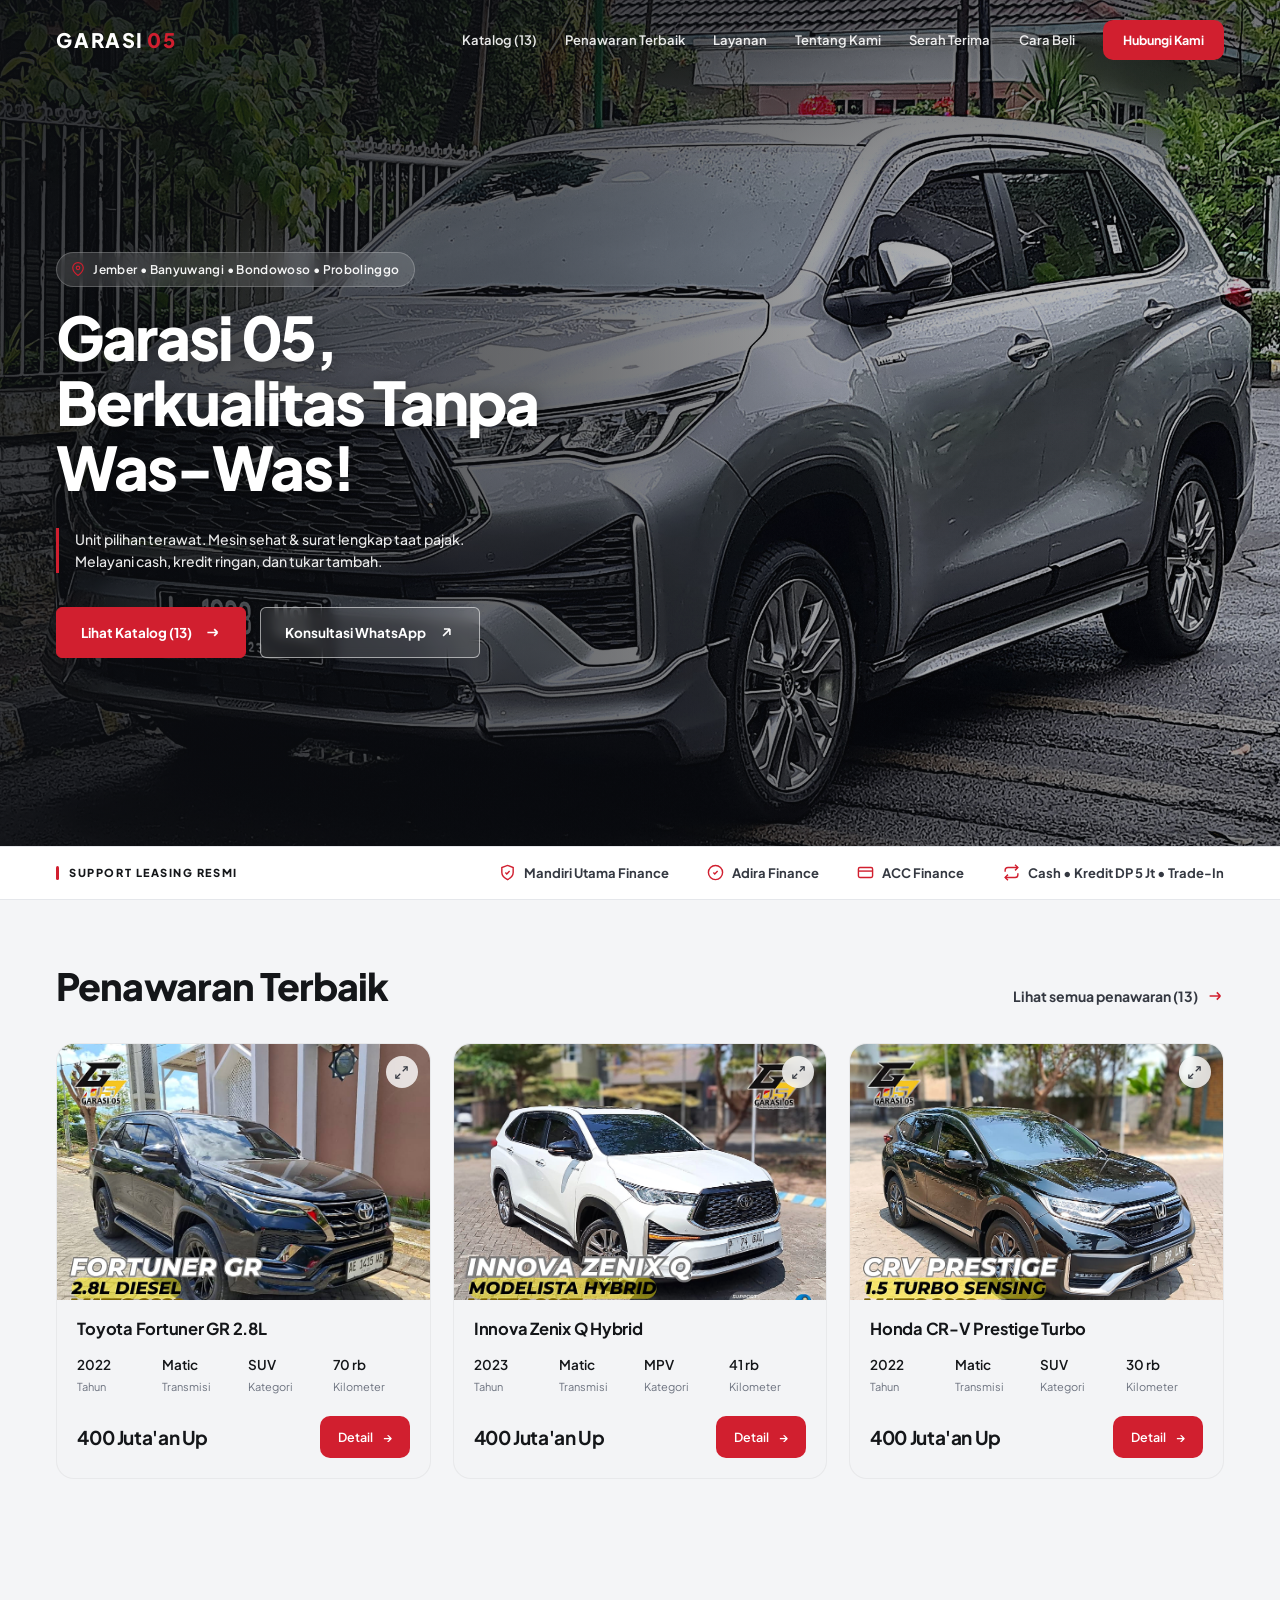
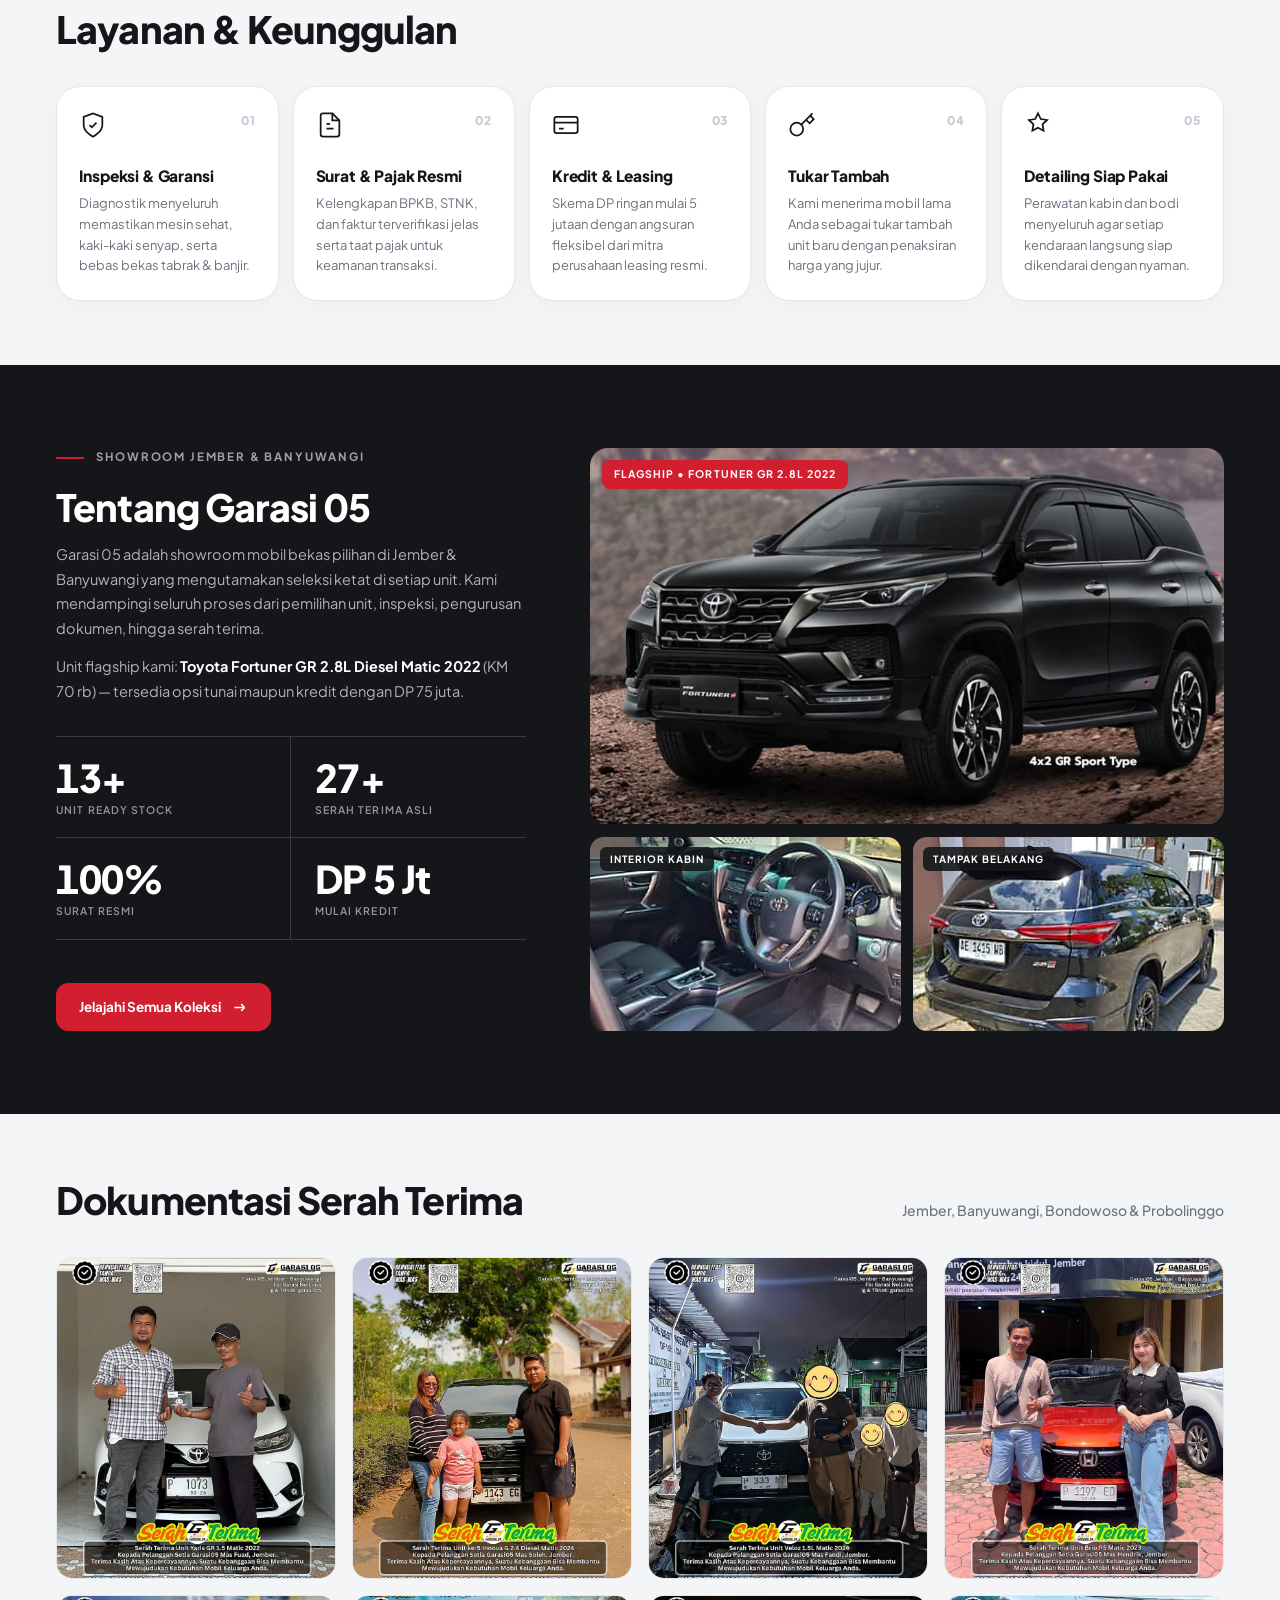
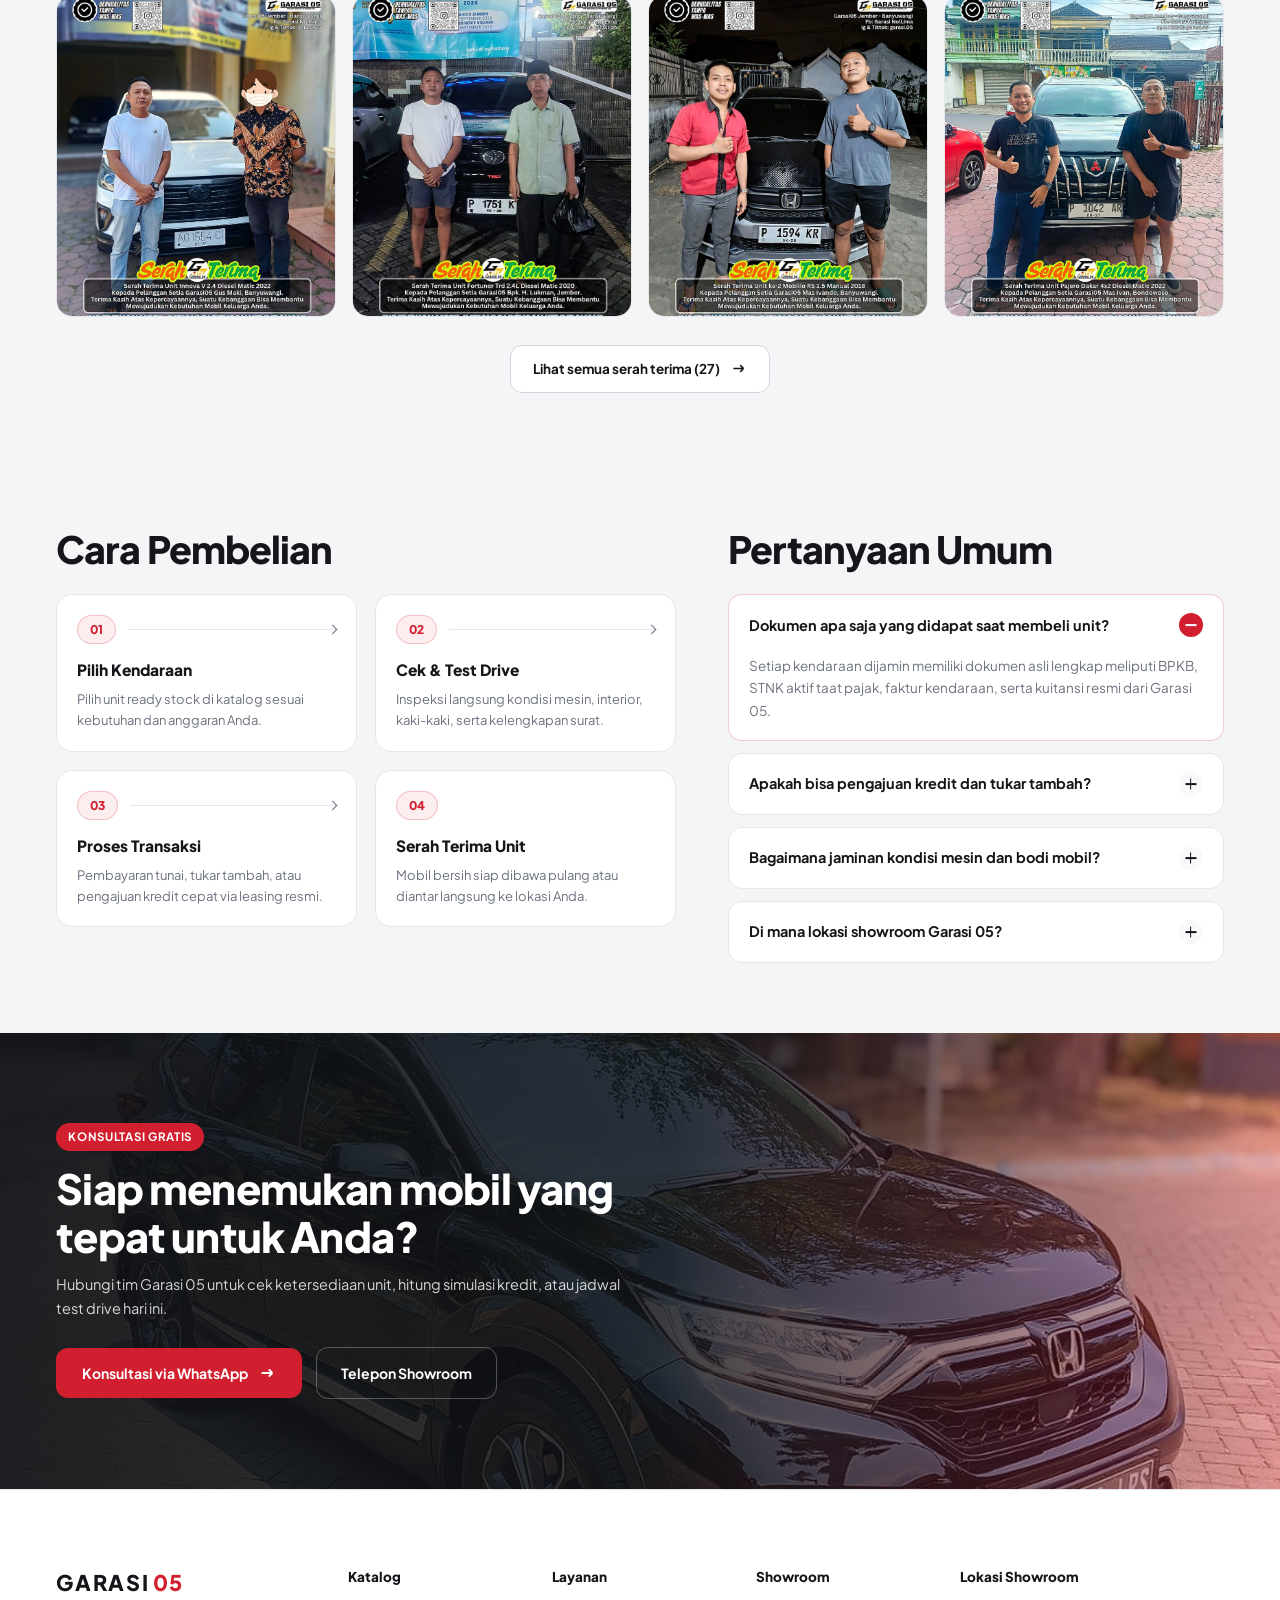
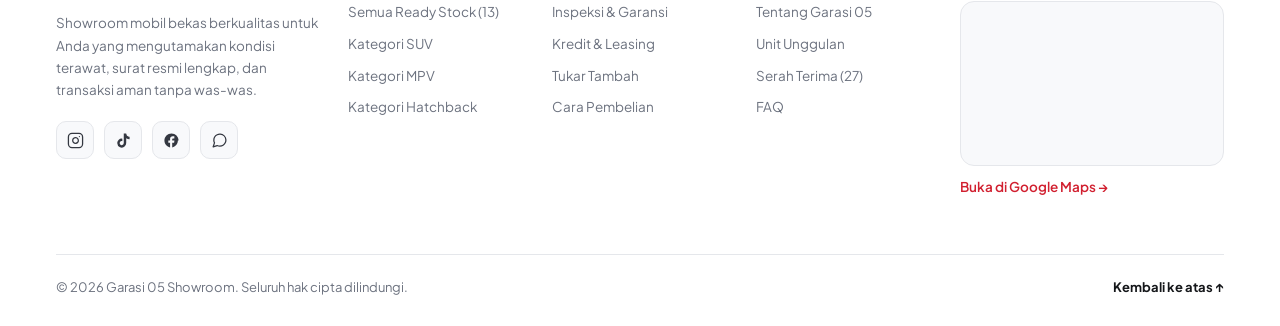
==== commit 27c0388e: "revisi" ====
--- a/index.html
+++ b/index.html
@@ -1,320 +1,553 @@
 <!DOCTYPE html>
 <html lang="id">
+
 <head>
   <meta charset="UTF-8">
   <meta name="viewport" content="width=device-width, initial-scale=1">
-  <title>Garasi 05</title>
-  <meta name="description" content="Garasi 05, showroom mobil bekas berkualitas di Jember &amp; Banyuwangi. Kondisi bersih rapi, mesin sehat, surat lengkap taat pajak, cash dan kredit.">
+  <title>Garasi 05 — Showroom Mobil Pilihan Jember &amp; Banyuwangi</title>
+  <meta name="description"
+    content="Garasi 05, showroom mobil bekas berkualitas di Jember &amp; Banyuwangi. Kondisi bersih rapi, mesin sehat, surat lengkap taat pajak, cash dan kredit.">
   <link rel="preconnect" href="https://fonts.googleapis.com">
   <link rel="preconnect" href="https://fonts.gstatic.com" crossorigin>
-  <link href="https://fonts.googleapis.com/css2?family=Cormorant+Garamond:ital,wght@0,400;0,500;0,600;1,400&family=Manrope:wght@400;500;600&family=Playfair+Display:wght@500;600&display=swap" rel="stylesheet">
-  <link rel="stylesheet" href="css/style.css">
+  <link href="https://fonts.googleapis.com/css2?family=Plus+Jakarta+Sans:wght@400;500;600;700;800&display=swap"
+    rel="stylesheet">
+  <link rel="stylesheet" href="css/style.css?v=14">
 </head>
+
 <body>
 
   <header class="nav" id="nav">
     <a href="#top" class="nav__logo">GARASI<span>05</span></a>
     <nav class="nav__links" aria-label="Navigasi utama">
-      <a href="#unggulan">Unggulan</a>
-      <a href="#koleksi">Ready Stock</a>
+      <a href="katalog.html">Katalog (13)</a>
+      <a href="#koleksi">Penawaran Terbaik</a>
+      <a href="#kenapa">Layanan</a>
+      <a href="#unggulan">Tentang Kami</a>
       <a href="#serah-terima">Serah Terima</a>
-      <a href="#kenapa">Kenapa Kami</a>
+      <a href="#cara-kerja">Cara Beli</a>
+      <a href="https://wa.me/6281234567890?text=Halo%20Garasi%2005%2C%20saya%20ingin%20konsultasi%20mobil."
+        target="_blank" rel="noopener" class="nav__cta-pill">Hubungi Kami</a>
     </nav>
   </header>
 
   <main id="top">
 
-    <!-- 1. HERO -->
+    <!-- 1. SPLIT HERO (KIRI PUTIH TEKS & BTN, KANAN VIDIO MOBIL) -->
     <section class="hero" id="hero">
-      <div class="hero__media" data-parallax="0.12">
-        <video class="hero__video" autoplay muted loop playsinline poster="assets/img/hero.jpg">
+      <div class="hero__media-panel">
+        <video class="hero__video" autoplay muted loop playsinline preload="auto" poster="assets/img/hero.jpg">
           <source src="assets/img/hero.mp4" type="video/mp4">
         </video>
-        <div class="hero__shade"></div>
-      </div>
-      <div class="hero__content">
-        <h1 class="hero__title" data-split>Berkualitas<br>tanpa was-was.</h1>
-        <div class="hero__meta" data-split-fade>
-          <p>Innova Zenix Q Modelista Hybrid &mdash; Unit pilihan dengan kondisi terawat, surat lengkap taat pajak, dan kemudahan kredit di showroom kami.</p>
+      </div>
+
+      <!-- Gradasi transisi halus menyatu dengan video (tanpa blur) -->
+      <div class="hero__seam-fade" aria-hidden="true"></div>
+
+      <div class="container hero__container">
+        <div class="hero__left">
+          <div class="hero__loc-badge" aria-label="Area layanan">
+            <svg viewBox="0 0 24 24" fill="none" stroke="currentColor" stroke-width="2" stroke-linecap="round" stroke-linejoin="round" aria-hidden="true">
+              <path d="M21 10c0 7-9 13-9 13s-9-6-9-13a9 9 0 0 1 18 0z"/>
+              <circle cx="12" cy="10" r="3"/>
+            </svg>
+            <span>Jember &bull; Banyuwangi &bull; Bondowoso &bull; Probolinggo</span>
+          </div>
+
+          <h1 class="hero__title">
+            Garasi 05,<br>
+            <span class="hero__accent">Berkualitas</span> Tanpa<br>
+            Was-Was!
+          </h1>
+
+          <p class="hero__desc">
+            Unit pilihan terawat. Mesin sehat &amp; surat lengkap taat pajak. Melayani cash, kredit ringan, dan tukar
+            tambah.
+          </p>
+
           <div class="hero__actions">
-            <a href="#koleksi" class="btn btn--solid">Lihat Ready Stock (13)</a>
-            <a href="https://wa.me/6281234567890?text=Halo%20Garasi%2005%2C%20saya%20ingin%20konsultasi%20stok%20mobil%20ready." target="_blank" rel="noopener" class="btn btn--line">Konsultasi WhatsApp</a>
-          </div>
-        </div>
-        <div class="hero__stats" data-split-fade>
-          <div class="stat-item"><strong>13+</strong><span>Unit Pilihan Ready</span></div>
-          <div class="stat-sep">&bull;</div>
-          <div class="stat-item"><strong>100%</strong><span>Kondisi Terverifikasi</span></div>
-          <div class="stat-sep">&bull;</div>
-          <div class="stat-item"><strong>DP 5 Jt</strong><span>Opsi Kredit Ringan</span></div>
-        </div>
-      </div>
-      <div class="hero__scroll" data-split-fade>Scroll</div>
-    </section>
-
-    <!-- TRUST & LEASING STRIP -->
-    <section class="trust-strip" aria-label="Dukungan leasing resmi dan opsi pembayaran">
-      <div class="trust-strip__inner">
-        <span class="trust-strip__label">Support Leasing Resmi</span>
-        <div class="trust-strip__items">
-          <span>Mandiri Utama Finance</span>
-          <i>/</i>
-          <span>Adira Finance</span>
-          <i>/</i>
-          <span>ACC Finance</span>
-          <i>/</i>
-          <span>Cash &bull; Kredit &bull; Tukar Tambah</span>
-        </div>
-      </div>
-    </section>
-
-    <!-- 2. FEATURED -->
-    <section class="showcase" id="unggulan">
-      <div class="showcase__intro">
-        <p class="eyebrow">Unggulan</p>
-        <h2 class="display" data-split>Satu mobil.<br>Satu pernyataan.</h2>
-      </div>
-
-      <div class="showcase__stage">
-        <div class="showcase__cap" data-fade>
-          <span class="showcase__count"><b>01</b> / 03</span>
-          <span class="showcase__rule"></span>
-          <span>Eksterior &mdash; Toyota Fortuner GR</span>
-        </div>
-        <div class="showcase__frame" data-mask>
-          <div class="showcase__img" data-parallax="0.08" data-scale>
-            <video class="showcase__video" autoplay muted loop playsinline poster="assets/img/featured-1.jpg">
-              <source src="vid1.mp4" type="video/mp4">
-            </video>
-          </div>
-          <div class="showcase__shade"></div>
-        </div>
-
-        <div class="showcase__aside">
-          <p class="showcase__aside-title" data-fade>Spesifikasi</p>
-          <dl class="showcase__specs">
-        <div class="showcase__spec" data-reveal>
-          <dt>Mesin</dt><dd>2.8L Diesel</dd>
-        </div>
-        <div class="showcase__spec" data-reveal>
-          <dt>Transmisi</dt><dd>Matic</dd>
-        </div>
-        <div class="showcase__spec" data-reveal>
-          <dt>Tahun</dt><dd>2022</dd>
-        </div>
-        <div class="showcase__spec" data-reveal>
-          <dt>Kilometer</dt><dd>70 rb km</dd>
-        </div>
-        </dl>
-        </div>
-        <h3 class="showcase__name" data-hshift="-80">Fortuner GR</h3>
-      </div>
-
-      <div class="showcase__row">
-        <div class="showcase__thumb showcase__thumb--a" data-mask>
-          <div class="showcase__img" data-parallax="0.06">
-            <video class="showcase__video" autoplay muted loop playsinline poster="assets/img/featured-2.jpg">
-              <source src="vid2.mp4" type="video/mp4">
-            </video>
-          </div>
-        </div>
-        <div class="showcase__cap showcase__cap--a" data-fade>
-          <span class="showcase__count"><b>02</b> / 03</span>
-          <span class="showcase__rule"></span>
-          <span>Interior Kabin</span>
-        </div>
-        <div class="showcase__text" data-fade>
-          <p>Kabin bersih terawat, mesin diesel 2.8L sehat bertenaga, dan kaki-kaki senyap. Tersedia pembelian tunai maupun kredit dengan DP 75 juta.</p>
-          <a href="#koleksi" class="link-arrow">Lihat Detail Mobil <i></i></a>
-        </div>
-        <div class="showcase__cap showcase__cap--b" data-fade>
-          <span class="showcase__count"><b>03</b> / 03</span>
-          <span class="showcase__rule"></span>
-          <span>Tampak Belakang</span>
-        </div>
-        <div class="showcase__thumb showcase__thumb--b" data-mask>
-          <div class="showcase__img" data-parallax="0.06">
-            <img src="assets/img/featured-3.jpg" alt="Tampak belakang Toyota Fortuner GR" loading="lazy">
-          </div>
-        </div>
-      </div>
-    </section>
-
-    <!-- 3. READY STOCK COLLECTION -->
-    <section class="collection" id="koleksi">
-      <div class="kat-hero">
-        <p class="eyebrow">Koleksi Kendaraan</p>
-        <div class="kat-hero__grid">
-          <h2 class="display" data-split>Temukan kendaraan<br>pilihan Anda.</h2>
-          <div class="kat-hero__side" data-fade>
-            <p>Setiap unit kami seleksi satu per satu: kondisi terawat, surat lengkap, dan siap pakai. Jelajahi koleksi ready stock Garasi 05 di Jember dan Banyuwangi.</p>
-            <span class="kat-hero__no">Katalog &mdash; <b id="heroCount">13</b> unit</span>
-          </div>
-        </div>
-      </div>
-
-      <!-- SEARCH & FILTER -->
-      <div class="kat-filter" aria-label="Pencarian dan filter kendaraan">
-        <div class="kat-search">
-          <label for="fSearch">Cari</label>
-          <input type="search" id="fSearch" placeholder="Nama atau merek" autocomplete="off">
-        </div>
-        <div class="kat-filter__row">
-          <div class="kat-field"><label for="fBrand">Merek</label>
-            <select id="fBrand"><option value="all">Semua merek</option></select></div>
-          <div class="kat-field"><label for="fPrice">Rentang harga</label>
-            <select id="fPrice"><option value="all">Semua harga</option></select></div>
-          <div class="kat-field"><label for="fYear">Tahun</label>
-            <select id="fYear"><option value="all">Semua tahun</option></select></div>
-          <div class="kat-field"><label for="fTrans">Transmisi</label>
-            <select id="fTrans">
-              <option value="all">Semua transmisi</option>
-              <option value="matic">Matic</option>
-              <option value="manual">Manual</option>
-            </select></div>
-          <div class="kat-field"><label for="fType">Kategori</label>
-            <select id="fType">
-              <option value="all">Semua kategori</option>
-              <option value="suv">SUV</option>
-              <option value="mpv">MPV</option>
-              <option value="hatchback">Hatchback</option>
-            </select></div>
-          <button type="button" class="link-arrow" id="fReset">Reset filter <i></i></button>
-        </div>
-      </div>
-
-      <div class="stock-grid" id="stockGrid">
-        <!-- Diisi dari js/main.js dengan 13 unit Ready Stock -->
-      </div>
-    </section>
-
-    <!-- 4. SERAH TERIMA / BRAND EXPERIENCE -->
-    <section class="brand" id="serah-terima">
-      <div class="brand__big" data-mask>
-        <div class="brand__img" data-parallax="0.06">
-          <img src="assets/img/serah-terima/serah-terima-05.jpg" alt="Serah terima unit Garasi 05" loading="lazy">
-        </div>
-      </div>
-      <div class="brand__copy">
-        <p class="eyebrow">Serah Terima</p>
-        <h2 class="display" data-split>Dipilih dengan teliti.<br>Diserahkan dengan bangga.</h2>
-        <p class="brand__text" data-fade>Kepercayaan pelanggan di Jember, Banyuwangi, Bondowoso, hingga Probolinggo adalah bukti nyata komitmen kami menghadirkan mobil bekas yang jujur dan siap pakai.</p>
-      </div>
-      <div class="brand__small" data-mask>
-        <div class="brand__img" data-parallax="0.04">
-          <img src="assets/img/serah-terima/serah-terima-03.jpg" alt="Pelanggan serah terima unit Garasi 05" loading="lazy">
-        </div>
-      </div>
-
-      <div class="handover-wrap">
+            <a href="katalog.html" class="hero-btn hero-btn--primary">
+              <span>Lihat Katalog (13)</span>
+              <svg viewBox="0 0 20 20" fill="none" stroke="currentColor" stroke-width="2">
+                <path d="M4 10h12m0 0-4-4m4 4-4 4" />
+              </svg>
+            </a>
+            <a href="https://wa.me/6281234567890?text=Halo%20Garasi%2005%2C%20saya%20ingin%20konsultasi%20stok%20mobil%20ready."
+              target="_blank" rel="noopener" class="hero-btn hero-btn--outline">
+              <span>Konsultasi WhatsApp</span>
+              <svg viewBox="0 0 20 20" fill="none" stroke="currentColor" stroke-width="1.8">
+                <path d="M6 14 14 6m0 0H7m7 0v7" />
+              </svg>
+            </a>
+          </div>
+        </div>
+      </div>
+
+      <!-- Strip Mitra Leasing Resmi di bagian bawah Hero -->
+      <div class="hero__partners" aria-label="Mitra pembiayaan resmi">
+        <div class="container hero__partners-inner">
+          <span class="hero__partners-label">Support Leasing Resmi</span>
+          <div class="hero__partners-list">
+            <span class="hp-item">
+              <svg viewBox="0 0 24 24" fill="none" stroke="currentColor" stroke-width="2">
+                <path d="M12 22s8-4 8-10V5l-8-3-8 3v7c0 6 8 10 8 10z" />
+                <path d="m9 12 2 2 4-4" />
+              </svg>
+              Mandiri Utama Finance
+            </span>
+            <span class="hp-item">
+              <svg viewBox="0 0 24 24" fill="none" stroke="currentColor" stroke-width="2">
+                <circle cx="12" cy="12" r="10" />
+                <path d="m9 12 2 2 4-4" />
+              </svg>
+              Adira Finance
+            </span>
+            <span class="hp-item">
+              <svg viewBox="0 0 24 24" fill="none" stroke="currentColor" stroke-width="2">
+                <rect x="2" y="5" width="20" height="14" rx="2" />
+                <line x1="2" y1="10" x2="22" y2="10" />
+              </svg>
+              ACC Finance
+            </span>
+            <span class="hp-item">
+              <svg viewBox="0 0 24 24" fill="none" stroke="currentColor" stroke-width="2">
+                <path d="M17 1l4 4-4 4" />
+                <path d="M3 11V9a4 4 0 0 1 4-4h14" />
+                <path d="M7 23l-4-4 4-4" />
+                <path d="M21 13v2a4 4 0 0 1-4 4H3" />
+              </svg>
+              Cash &bull; Kredit DP 5 Jt &bull; Trade-In
+            </span>
+          </div>
+        </div>
+      </div>
+    </section>
+
+    <!-- 2. PENAWARAN TERBAIK (3 KARTU UNGGULAN DI BERANDA + LINK KE KATALOG.HTML) -->
+    <section class="catalog-sec" id="koleksi">
+      <div class="container">
+        <header class="sec-head">
+          <div>
+            <h2 class="sec-title">Penawaran Terbaik</h2>
+          </div>
+          <a href="katalog.html" class="sec-more-link">
+            <span>Lihat semua penawaran (13)</span>
+            <svg viewBox="0 0 20 20" fill="none" stroke="currentColor" stroke-width="1.8">
+              <path d="M4 10h12m0 0-4-4m4 4-4 4" />
+            </svg>
+          </a>
+        </header>
+
+        <div class="stock-grid" id="homeStockGrid">
+          <!-- Diisi otomatis 3 unit pilihan dari js/main.js -->
+        </div>
+      </div>
+    </section>
+
+    <!-- 3. LAYANAN & STANDAR KUALITAS (5 KARTU ARSITEKTURAL BERSIH) -->
+    <section class="services-sec" id="kenapa">
+      <div class="container">
+        <header class="sec-head">
+          <div>
+            <h2 class="sec-title">Layanan &amp; Keunggulan</h2>
+          </div>
+        </header>
+
+        <div class="services-grid">
+          <article class="srv-card" data-fade>
+            <div class="srv-card__top">
+              <div class="srv-card__icon">
+                <svg viewBox="0 0 24 24" fill="none" stroke="currentColor" stroke-width="1.5">
+                  <path d="M12 22s8-4 8-10V5l-8-3-8 3v7c0 6 8 10 8 10z" />
+                  <path d="m9 12 2 2 4-4" />
+                </svg>
+              </div>
+              <span class="srv-card__no">01</span>
+            </div>
+            <div class="srv-card__body">
+              <h3>Inspeksi &amp; Garansi</h3>
+              <p>Diagnostik menyeluruh memastikan mesin sehat, kaki-kaki senyap, serta bebas bekas tabrak &amp; banjir.
+              </p>
+            </div>
+          </article>
+
+          <article class="srv-card" data-fade>
+            <div class="srv-card__top">
+              <div class="srv-card__icon">
+                <svg viewBox="0 0 24 24" fill="none" stroke="currentColor" stroke-width="1.5">
+                  <path d="M14 2H6a2 2 0 0 0-2 2v16a2 2 0 0 0 2 2h12a2 2 0 0 0 2-2V8z" />
+                  <polyline points="14 2 14 8 20 8" />
+                  <path d="M9 15h6" />
+                  <path d="M9 11h3" />
+                </svg>
+              </div>
+              <span class="srv-card__no">02</span>
+            </div>
+            <div class="srv-card__body">
+              <h3>Surat &amp; Pajak Resmi</h3>
+              <p>Kelengkapan BPKB, STNK, dan faktur terverifikasi jelas serta taat pajak untuk keamanan transaksi.</p>
+            </div>
+          </article>
+
+          <article class="srv-card" data-fade>
+            <div class="srv-card__top">
+              <div class="srv-card__icon">
+                <svg viewBox="0 0 24 24" fill="none" stroke="currentColor" stroke-width="1.5">
+                  <rect x="2" y="5" width="20" height="14" rx="2" />
+                  <line x1="2" y1="10" x2="22" y2="10" />
+                  <line x1="6" y1="15" x2="10" y2="15" />
+                </svg>
+              </div>
+              <span class="srv-card__no">03</span>
+            </div>
+            <div class="srv-card__body">
+              <h3>Kredit &amp; Leasing</h3>
+              <p>Skema DP ringan mulai 5 jutaan dengan angsuran fleksibel dari mitra perusahaan leasing resmi.</p>
+            </div>
+          </article>
+
+          <article class="srv-card" data-fade>
+            <div class="srv-card__top">
+              <div class="srv-card__icon">
+                <svg viewBox="0 0 24 24" fill="none" stroke="currentColor" stroke-width="1.5">
+                  <circle cx="7.5" cy="15.5" r="5.5" />
+                  <path d="m21 2-9.6 9.6" />
+                  <path d="m15.5 7.5 3 3L22 7l-3-3" />
+                </svg>
+              </div>
+              <span class="srv-card__no">04</span>
+            </div>
+            <div class="srv-card__body">
+              <h3>Tukar Tambah</h3>
+              <p>Kami menerima mobil lama Anda sebagai tukar tambah unit baru dengan penaksiran harga yang jujur.</p>
+            </div>
+          </article>
+
+          <article class="srv-card" data-fade>
+            <div class="srv-card__top">
+              <div class="srv-card__icon">
+                <svg viewBox="0 0 24 24" fill="none" stroke="currentColor" stroke-width="1.5">
+                  <path d="M12 2l2.4 4.9 5.4.8-3.9 3.8.9 5.4-4.8-2.5-4.8 2.5.9-5.4-3.9-3.8 5.4-.8L12 2z" />
+                </svg>
+              </div>
+              <span class="srv-card__no">05</span>
+            </div>
+            <div class="srv-card__body">
+              <h3>Detailing Siap Pakai</h3>
+              <p>Perawatan kabin dan bodi menyeluruh agar setiap kendaraan langsung siap dikendarai dengan nyaman.</p>
+            </div>
+          </article>
+        </div>
+      </div>
+    </section>
+
+    <!-- 4. TENTANG SHOWROOM & UNIT UNGGULAN -->
+    <section class="about-sec" id="unggulan">
+      <div class="container">
+        <div class="about-grid">
+          <div class="about-copy" data-fade>
+            <span class="about-eyebrow">Showroom Jember &amp; Banyuwangi</span>
+            <h2 class="sec-title">Tentang Garasi 05</h2>
+            <p class="about-desc">Garasi 05 adalah showroom mobil bekas pilihan di Jember &amp; Banyuwangi yang
+              mengutamakan seleksi ketat di setiap unit. Kami mendampingi seluruh proses dari pemilihan unit, inspeksi,
+              pengurusan dokumen, hingga serah terima.</p>
+            <p class="about-desc">Unit flagship kami: <strong>Toyota Fortuner GR 2.8L Diesel Matic 2022</strong> (KM 70
+              rb) — tersedia opsi tunai maupun kredit dengan DP 75 juta.</p>
+
+            <div class="about-stats">
+              <div class="about-stat">
+                <strong>13+</strong>
+                <span>Unit Ready Stock</span>
+              </div>
+              <div class="about-stat">
+                <strong>27+</strong>
+                <span>Serah Terima Asli</span>
+              </div>
+              <div class="about-stat">
+                <strong>100%</strong>
+                <span>Surat Resmi</span>
+              </div>
+              <div class="about-stat">
+                <strong>DP 5 Jt</strong>
+                <span>Mulai Kredit</span>
+              </div>
+            </div>
+
+            <div class="about-actions">
+              <a href="katalog.html" class="btn-outline-pill">
+                <span>Jelajahi Semua Koleksi</span>
+                <svg viewBox="0 0 20 20" fill="none" stroke="currentColor" stroke-width="1.8">
+                  <path d="M4 10h12m0 0-4-4m4 4-4 4" />
+                </svg>
+              </a>
+            </div>
+          </div>
+
+          <div class="about-media" data-fade>
+            <div class="about-media__main">
+              <span class="media-badge">Flagship &bull; Fortuner GR 2.8L 2022</span>
+              <video autoplay muted loop playsinline poster="assets/img/featured-1.jpg">
+                <source src="vid1.mp4" type="video/mp4">
+              </video>
+            </div>
+            <div class="about-media__sub">
+              <div class="about-media__card">
+                <span class="media-badge media-badge--sm">Interior Kabin</span>
+                <video autoplay muted loop playsinline poster="assets/img/featured-2.jpg">
+                  <source src="vid2.mp4" type="video/mp4">
+                </video>
+              </div>
+              <div class="about-media__card">
+                <span class="media-badge media-badge--sm">Tampak Belakang</span>
+                <img src="assets/img/featured-3.jpg" alt="Tampak belakang Toyota Fortuner GR" loading="lazy">
+              </div>
+            </div>
+          </div>
+        </div>
+      </div>
+    </section>
+
+    <!-- 5. DOKUMENTASI SERAH TERIMA -->
+    <section class="handover-sec" id="serah-terima">
+      <div class="container">
+        <header class="sec-head">
+          <div>
+            <h2 class="sec-title">Dokumentasi Serah Terima</h2>
+          </div>
+          <p class="sec-sub">Jember, Banyuwangi, Bondowoso &amp; Probolinggo</p>
+        </header>
+
         <div class="handover-grid" id="handoverGrid">
           <!-- 27 dokumentasi serah terima asli -->
         </div>
         <div class="handover-more">
-          <button type="button" class="link-arrow" id="toggleHandover">Lihat semua serah terima (27) <i></i></button>
-        </div>
-      </div>
-    </section>
-
-    <!-- 5. WHY US -->
-    <section class="why" id="kenapa">
-      <header class="section-head">
-        <p class="eyebrow">Kenapa Kami</p>
-        <h2 class="display" data-split>Standar yang<br>tidak ditawar.</h2>
-      </header>
-      <ol class="why__list">
-        <li data-reveal><span class="why__no">01</span><h3>Kondisi Bersih &amp; Rapi</h3><p>Interior dan eksterior terawat maksimal. Hanya unit pilihan yang masuk etalase Garasi 05.</p></li>
-        <li data-reveal><span class="why__no">02</span><h3>Mesin Sehat, Kaki Senyap</h3><p>Pengecekan menyeluruh sebelum dipajang agar Anda berkendara dengan nyaman tanpa was-was.</p></li>
-        <li data-reveal><span class="why__no">03</span><h3>Surat Lengkap &amp; Taat Pajak</h3><p>Kelengkapan dokumen dan status pajak terverifikasi jelas untuk transaksi yang aman dan transparan.</p></li>
-        <li data-reveal><span class="why__no">04</span><h3>Kredit Mudah &amp; Ringan</h3><p>DP mulai 5 jutaan dengan dukungan leasing terpercaya: Mandiri Utama Finance, Adira Finance, dan ACC.</p></li>
-      </ol>
-    </section>
-
-    <!-- 6. FINAL CTA -->
-    <section class="cta" id="kontak">
-      <div class="cta__media" data-parallax="0.08">
-        <img src="assets/img/cta.jpg" alt="Honda CR-V Prestige Turbo Garasi 05" loading="lazy">
-        <div class="cta__shade"></div>
-      </div>
-
-      <div class="cta__inner">
-        <div class="cta__top" data-fade>
-          <p class="eyebrow eyebrow--champagne">Hubungi Kami</p>
-          <span class="cta__index">Garasi 05 &middot; Showroom</span>
-        </div>
-
-        <div class="cta__grid">
-          <div class="cta__headline">
-            <h2 class="display display--light" data-split>Temukan mobil<br><em>yang tepat</em> untuk Anda.</h2>
-          </div>
-
-          <div class="cta__panel" data-fade>
-            <p class="cta__lead">Tim kami siap membantu memilih unit ready stock, simulasi kredit transparan, hingga tukar tambah langsung di showroom.</p>
-            <div class="cta__actions">
-              <a href="https://wa.me/6281234567890?text=Halo%20Garasi%2005%2C%20saya%20ingin%20tanya%20unit%20yang%20ready." target="_blank" rel="noopener" class="btn-champagne">
+          <button type="button" class="btn-outline-pill" id="toggleHandover">
+            <span>Lihat semua serah terima (27)</span>
+            <svg viewBox="0 0 20 20" fill="none" stroke="currentColor" stroke-width="1.8">
+              <path d="M4 10h12m0 0-4-4m4 4-4 4" />
+            </svg>
+          </button>
+        </div>
+      </div>
+    </section>
+
+    <!-- 6. CARA PEMBELIAN & FAQ -->
+    <section class="process-sec" id="cara-kerja">
+      <div class="container">
+        <div class="process-faq-grid">
+
+          <!-- Kiri: Cara Pembelian -->
+          <div class="process-col" data-fade>
+            <h2 class="sec-title">Cara Pembelian</h2>
+            <div class="steps-grid">
+              <div class="step-item">
+                <div class="step-item__top">
+                  <span class="step-pill">01</span>
+                  <i class="step-line"></i>
+                </div>
+                <h3>Pilih Kendaraan</h3>
+                <p>Pilih unit ready stock di katalog sesuai kebutuhan dan anggaran Anda.</p>
+              </div>
+              <div class="step-item">
+                <div class="step-item__top">
+                  <span class="step-pill">02</span>
+                  <i class="step-line"></i>
+                </div>
+                <h3>Cek &amp; Test Drive</h3>
+                <p>Inspeksi langsung kondisi mesin, interior, kaki-kaki, serta kelengkapan surat.</p>
+              </div>
+              <div class="step-item">
+                <div class="step-item__top">
+                  <span class="step-pill">03</span>
+                  <i class="step-line"></i>
+                </div>
+                <h3>Proses Transaksi</h3>
+                <p>Pembayaran tunai, tukar tambah, atau pengajuan kredit cepat via leasing resmi.</p>
+              </div>
+              <div class="step-item">
+                <div class="step-item__top">
+                  <span class="step-pill">04</span>
+                </div>
+                <h3>Serah Terima Unit</h3>
+                <p>Mobil bersih siap dibawa pulang atau diantar langsung ke lokasi Anda.</p>
+              </div>
+            </div>
+          </div>
+
+          <!-- Kanan: FAQ -->
+          <div class="faq-col" data-fade>
+            <h2 class="sec-title">Pertanyaan Umum</h2>
+            <div class="faq-list">
+              <div class="faq-item is-open">
+                <button type="button" class="faq-item__btn" aria-expanded="true">
+                  <span>Dokumen apa saja yang didapat saat membeli unit?</span>
+                  <i class="faq-icon"></i>
+                </button>
+                <div class="faq-item__body">
+                  <p>Setiap kendaraan dijamin memiliki dokumen asli lengkap meliputi BPKB, STNK aktif taat pajak, faktur
+                    kendaraan, serta kuitansi resmi dari Garasi 05.</p>
+                </div>
+              </div>
+              <div class="faq-item">
+                <button type="button" class="faq-item__btn" aria-expanded="false">
+                  <span>Apakah bisa pengajuan kredit dan tukar tambah?</span>
+                  <i class="faq-icon"></i>
+                </button>
+                <div class="faq-item__body">
+                  <p>Sangat bisa. Kami melayani pembelian cash, kredit dengan DP mulai 5 jutaan (didukung Mandiri Utama
+                    Finance, Adira, ACC), maupun tukar tambah mobil lama Anda.</p>
+                </div>
+              </div>
+              <div class="faq-item">
+                <button type="button" class="faq-item__btn" aria-expanded="false">
+                  <span>Bagaimana jaminan kondisi mesin dan bodi mobil?</span>
+                  <i class="faq-icon"></i>
+                </button>
+                <div class="faq-item__body">
+                  <p>Seluruh unit yang masuk etalase telah melewati pengecekan ketat: mesin sehat, transmisi responsif,
+                    kaki-kaki senyap, dan dipastikan bebas bekas tabrak besar atau banjir.</p>
+                </div>
+              </div>
+              <div class="faq-item">
+                <button type="button" class="faq-item__btn" aria-expanded="false">
+                  <span>Di mana lokasi showroom Garasi 05?</span>
+                  <i class="faq-icon"></i>
+                </button>
+                <div class="faq-item__body">
+                  <p>Showroom kami melayani area Jember, Banyuwangi, Bondowoso, hingga Probolinggo. Hubungi WhatsApp
+                    kami untuk share lokasi showroom terdekat dan jadwal cek unit.</p>
+                </div>
+              </div>
+            </div>
+          </div>
+
+        </div>
+      </div>
+    </section>
+
+    <!-- 7. FINAL CTA BANNER (FULL WIDTH) -->
+    <section class="cta-sec" id="kontak">
+      <div class="cta-banner" data-fade>
+        <div class="cta-banner__bg">
+          <img src="assets/img/cta.jpg" alt="Honda CR-V Prestige Turbo Garasi 05" loading="lazy">
+          <div class="cta-banner__shade"></div>
+        </div>
+        <div class="container">
+          <div class="cta-banner__content">
+            <span class="cta-badge">Konsultasi Gratis</span>
+            <h2>Siap menemukan mobil yang tepat untuk Anda?</h2>
+            <p>Hubungi tim Garasi 05 untuk cek ketersediaan unit, hitung simulasi kredit, atau jadwal test drive hari
+              ini.</p>
+            <div class="cta-banner__actions">
+              <a href="https://wa.me/6281234567890?text=Halo%20Garasi%2005%2C%20saya%20ingin%20tanya%20unit%20yang%20ready."
+                target="_blank" rel="noopener" class="btn-primary-red">
                 <span>Konsultasi via WhatsApp</span>
-                <svg class="cta__arrow" viewBox="0 0 24 12" fill="none" aria-hidden="true"><path d="M0 6h22m0 0-5-5m5 5-5 5" stroke="currentColor" stroke-width="1.2"/></svg>
+                <svg viewBox="0 0 20 20" fill="none" stroke="currentColor" stroke-width="2">
+                  <path d="M4 10h12m0 0-4-4m4 4-4 4" />
+                </svg>
               </a>
-              <a href="tel:+6281234567890" class="cta__link">
-                <span>Atau telepon kami</span>
-                <svg class="cta__arrow" viewBox="0 0 24 12" fill="none" aria-hidden="true"><path d="M0 6h22m0 0-5-5m5 5-5 5" stroke="currentColor" stroke-width="1.2"/></svg>
-              </a>
-            </div>
-          </div>
-        </div>
-
-        <div class="cta__meta" data-fade>
-          <span class="cta__no">06 &mdash; Konsultasi</span>
-          <span>Jember &middot; Banyuwangi</span>
-          <span>Cash &middot; Kredit &middot; Tukar Tambah</span>
-        </div>
-      </div>
-    </section>
+              <a href="tel:+6281234567890" class="btn-ghost-light">Telepon Showroom</a>
+            </div>
+          </div>
+        </div>
+      </div>
+    </section>
+
   </main>
 
+  <!-- 8. MODERN 5-COLUMN FOOTER -->
   <footer class="footer">
-    <div class="footer__top">
-      <div>
-        <a href="#top" class="nav__logo">GARASI<span>05</span></a>
-        <p class="footer__tagline">Showroom Mobil Pilihan &bull; Jember &amp; Banyuwangi</p>
-      </div>
-      <address>
-        <strong>Lokasi Showroom:</strong><br>
-        Garasi 05 Jember &ndash; Banyuwangi<br>
-        Jawa Timur, Indonesia
-      </address>
-      <div class="footer__channels">
-        <strong>Kanal Resmi:</strong>
-        <div class="footer__social-icons">
-          <a href="https://instagram.com/garasi.05" target="_blank" rel="noopener" aria-label="Instagram @garasi.05" title="Instagram @garasi.05">
-            <svg viewBox="0 0 24 24" fill="none" stroke="currentColor" stroke-width="1.6" stroke-linecap="round" stroke-linejoin="round" aria-hidden="true">
-              <rect x="2" y="2" width="20" height="20" rx="5" ry="5"/>
-              <path d="M16 11.37A4 4 0 1 1 12.63 8 4 4 0 0 1 16 11.37z"/>
-              <line x1="17.5" y1="6.5" x2="17.51" y2="6.5"/>
-            </svg>
-          </a>
-          <a href="https://tiktok.com/@garasi.05" target="_blank" rel="noopener" aria-label="TikTok @garasi.05" title="TikTok @garasi.05">
-            <svg viewBox="0 0 24 24" fill="currentColor" aria-hidden="true">
-              <path d="M19.59 6.69a4.83 4.83 0 0 1-3.77-4.25V2h-3.45v13.67a2.89 2.89 0 0 1-5.2 1.74 2.89 2.89 0 0 1 2.31-4.64c.298-.002.595.042.88.13V9.4a6.33 6.33 0 0 0-.88-.06A6.34 6.34 0 0 0 3.14 15.7a6.34 6.34 0 0 0 10.74 4.54 6.27 6.27 0 0 0 1.95-4.54V8.71a8.21 8.21 0 0 0 4.76 1.48V6.74c-.337-.007-.674-.024-1-.05z"/>
-            </svg>
-          </a>
-          <a href="https://facebook.com" target="_blank" rel="noopener" aria-label="Facebook Garasi NolLima" title="Facebook Garasi NolLima">
-            <svg viewBox="0 0 24 24" fill="currentColor" aria-hidden="true">
-              <path d="M22 12c0-5.52-4.48-10-10-10S2 6.48 2 12c0 4.84 3.44 8.87 8 9.8V15H7.5v-3H10V9.5C10 7.57 11.57 6 13.5 6H16v3h-2c-.55 0-1 .45-1 1v2h3.15l-.5 3H13v6.8c4.56-.93 8-4.96 8-9.8z"/>
-            </svg>
-          </a>
-          <a href="https://wa.me/6281234567890" target="_blank" rel="noopener" aria-label="WhatsApp Resmi" title="WhatsApp Resmi +62 812-3456-7890">
-            <svg viewBox="0 0 24 24" fill="none" stroke="currentColor" stroke-width="1.6" stroke-linecap="round" stroke-linejoin="round" aria-hidden="true">
-              <path d="M21 11.5a8.38 8.38 0 0 1-.9 3.8 8.5 8.5 0 0 1-7.6 4.7 8.38 8.38 0 0 1-3.8-.9L3 21l1.9-5.7a8.38 8.38 0 0 1-.9-3.8 8.5 8.5 0 0 1 4.7-7.6 8.38 8.38 0 0 1 3.8-.9h.5a8.48 8.48 0 0 1 8 8v.5z"/>
-            </svg>
-          </a>
-        </div>
+    <div class="container">
+      <div class="footer__grid">
+        <div class="footer__brand">
+          <a href="#top" class="footer__logo">GARASI<span>05</span></a>
+          <p>Showroom mobil bekas berkualitas untuk Anda yang mengutamakan kondisi terawat, surat resmi lengkap, dan
+            transaksi aman tanpa was-was.</p>
+          <div class="footer__social-icons">
+            <a href="https://instagram.com/garasi.05" target="_blank" rel="noopener" aria-label="Instagram @garasi.05"
+              title="Instagram @garasi.05">
+              <svg viewBox="0 0 24 24" fill="none" stroke="currentColor" stroke-width="1.8" stroke-linecap="round"
+                stroke-linejoin="round">
+                <rect x="2" y="2" width="20" height="20" rx="5" ry="5" />
+                <path d="M16 11.37A4 4 0 1 1 12.63 8 4 4 0 0 1 16 11.37z" />
+                <line x1="17.5" y1="6.5" x2="17.51" y2="6.5" />
+              </svg>
+            </a>
+            <a href="https://tiktok.com/@garasi.05" target="_blank" rel="noopener" aria-label="TikTok @garasi.05"
+              title="TikTok @garasi.05">
+              <svg viewBox="0 0 24 24" fill="currentColor">
+                <path
+                  d="M19.59 6.69a4.83 4.83 0 0 1-3.77-4.25V2h-3.45v13.67a2.89 2.89 0 0 1-5.2 1.74 2.89 2.89 0 0 1 2.31-4.64c.298-.002.595.042.88.13V9.4a6.33 6.33 0 0 0-.88-.06A6.34 6.34 0 0 0 3.14 15.7a6.34 6.34 0 0 0 10.74 4.54 6.27 6.27 0 0 0 1.95-4.54V8.71a8.21 8.21 0 0 0 4.76 1.48V6.74c-.337-.007-.674-.024-1-.05z" />
+              </svg>
+            </a>
+            <a href="https://facebook.com" target="_blank" rel="noopener" aria-label="Facebook Garasi NolLima"
+              title="Facebook Garasi NolLima">
+              <svg viewBox="0 0 24 24" fill="currentColor">
+                <path
+                  d="M22 12c0-5.52-4.48-10-10-10S2 6.48 2 12c0 4.84 3.44 8.87 8 9.8V15H7.5v-3H10V9.5C10 7.57 11.57 6 13.5 6H16v3h-2c-.55 0-1 .45-1 1v2h3.15l-.5 3H13v6.8c4.56-.93 8-4.96 8-9.8z" />
+              </svg>
+            </a>
+            <a href="https://wa.me/6281234567890" target="_blank" rel="noopener" aria-label="WhatsApp Resmi"
+              title="WhatsApp Resmi">
+              <svg viewBox="0 0 24 24" fill="none" stroke="currentColor" stroke-width="1.8" stroke-linecap="round"
+                stroke-linejoin="round">
+                <path
+                  d="M21 11.5a8.38 8.38 0 0 1-.9 3.8 8.5 8.5 0 0 1-7.6 4.7 8.38 8.38 0 0 1-3.8-.9L3 21l1.9-5.7a8.38 8.38 0 0 1-.9-3.8 8.5 8.5 0 0 1 4.7-7.6 8.38 8.38 0 0 1 3.8-.9h.5a8.48 8.48 0 0 1 8 8v.5z" />
+              </svg>
+            </a>
+          </div>
+        </div>
+
+        <div class="footer__col">
+          <h4>Katalog</h4>
+          <ul>
+            <li><a href="katalog.html">Semua Ready Stock (13)</a></li>
+            <li><a href="katalog.html?type=suv">Kategori SUV</a></li>
+            <li><a href="katalog.html?type=mpv">Kategori MPV</a></li>
+            <li><a href="katalog.html?type=hatchback">Kategori Hatchback</a></li>
+          </ul>
+        </div>
+
+        <div class="footer__col">
+          <h4>Layanan</h4>
+          <ul>
+            <li><a href="#kenapa">Inspeksi &amp; Garansi</a></li>
+            <li><a href="#kenapa">Kredit &amp; Leasing</a></li>
+            <li><a href="#kenapa">Tukar Tambah</a></li>
+            <li><a href="#cara-kerja">Cara Pembelian</a></li>
+          </ul>
+        </div>
+
+        <div class="footer__col">
+          <h4>Showroom</h4>
+          <ul>
+            <li><a href="#unggulan">Tentang Garasi 05</a></li>
+            <li><a href="#unggulan">Unit Unggulan</a></li>
+            <li><a href="#serah-terima">Serah Terima (27)</a></li>
+            <li><a href="#cara-kerja">FAQ</a></li>
+          </ul>
+        </div>
+
+        <div class="footer__col">
+          <h4>Lokasi Showroom</h4>
+          <div class="footer__map">
+            <iframe title="Lokasi Showroom Garasi 05"
+              src="https://maps.google.com/maps?q=Jember,+Jawa+Timur&amp;t=&amp;z=13&amp;ie=UTF8&amp;iwloc=&amp;output=embed"
+              loading="lazy" referrerpolicy="no-referrer-when-downgrade" allowfullscreen>
+            </iframe>
+          </div>
+          <a href="https://maps.google.com/?q=Jember,+Jawa+Timur" target="_blank" rel="noopener"
+            class="footer__map-link">Buka di Google Maps &rarr;</a>
+        </div>
+      </div>
+
+      <div class="footer__bottom">
+        <span>&copy; 2026 Garasi 05 Showroom. Seluruh hak cipta dilindungi.</span>
+        <a href="#top">Kembali ke atas &uarr;</a>
       </div>
     </div>
-    <div class="footer__bottom"><span>&copy; 2026 Garasi 05</span><a href="#top">Kembali ke atas &uarr;</a></div>
   </footer>
 
-  <!-- Minimalist Lightbox -->
+  <!-- Lightbox Poster & Serah Terima -->
   <div class="lb" id="lb" aria-hidden="true" role="dialog" aria-modal="true">
     <div class="lb__bg" data-lb-close></div>
     <div class="lb__box">
@@ -322,7 +555,8 @@
       <img id="lbImg" src="" alt="">
       <div class="lb__cap">
         <span id="lbTitle"></span>
-        <a id="lbWa" href="#" target="_blank" rel="noopener" class="link-arrow">Tanya via WhatsApp <i></i></a>
+        <a id="lbWa" href="#" target="_blank" rel="noopener" class="btn-primary-red btn-primary-red--sm">Tanya via
+          WhatsApp &rarr;</a>
       </div>
     </div>
   </div>
@@ -331,6 +565,7 @@
   <script src="https://cdnjs.cloudflare.com/ajax/libs/gsap/3.12.5/ScrollTrigger.min.js"></script>
   <script src="https://cdn.jsdelivr.net/npm/lenis@1.1.13/dist/lenis.min.js"></script>
   <script src="js/data.js"></script>
-  <script src="js/main.js"></script>
+  <script src="js/main.js?v=6"></script>
 </body>
-</html>
+
+</html>
--- a/css/style.css
+++ b/css/style.css
@@ -1,335 +1,2072 @@
-:root{
-  --bg:#F5F2EC;
-  --bg-2:#EAE6DE;
-  --ink:#252421;
-  --muted:#77736C;
-  --accent:#A58A60;
-  --dark:#252421;
-  --on-dark:#F5F2EC;
-  --on-dark-muted:rgba(245,242,236,.62);
-  --hair:rgba(37,36,33,.16);
-  --hair-dark:rgba(245,242,236,.18);
-  --serif:'Cormorant Garamond',Georgia,serif;
-  --sans:'Manrope','Inter',system-ui,sans-serif;
-  --pad:clamp(20px,4.4vw,72px);
-  --ease:cubic-bezier(.22,.8,.2,1);
-}
-*{margin:0;padding:0;box-sizing:border-box}
-html{scroll-behavior:auto}
-html.lenis,html.lenis body{height:auto}
-.lenis.lenis-smooth{scroll-behavior:auto!important}
-body{background:var(--bg);color:var(--ink);font-family:var(--sans);font-weight:400;font-size:15px;line-height:1.7;-webkit-font-smoothing:antialiased;overflow-x:hidden}
-img{display:block;width:100%;height:100%;object-fit:cover}
-a{color:inherit;text-decoration:none}
-button{font:inherit;color:inherit;background:none;border:none;cursor:pointer}
-ol{list-style:none}
-address{font-style:normal}
-::selection{background:var(--accent);color:var(--dark)}
-
-/* Type system: serif = editorial headline, sans = everything functional */
-.eyebrow{font-family:var(--sans);font-size:11px;font-weight:500;letter-spacing:.24em;text-transform:uppercase;color:var(--accent);margin-bottom:1.5rem;display:flex;align-items:center;gap:14px}
-.eyebrow::before{content:'';display:block;width:28px;height:1px;background:currentColor}
-.display{font-family:var(--serif);font-weight:400;font-size:clamp(2.6rem,6.4vw,6rem);line-height:1.02;letter-spacing:-.018em}
-.display--light{color:var(--on-dark)}
-.link-arrow{display:inline-flex;align-items:center;gap:14px;font-family:var(--sans);font-size:11px;font-weight:500;letter-spacing:.2em;text-transform:uppercase;padding-bottom:7px;border-bottom:1px solid currentColor;transition:color .4s}
-.link-arrow i{display:block;width:28px;height:1px;background:currentColor;transition:width .5s var(--ease)}
-.link-arrow:hover{color:var(--accent)}
-.link-arrow:hover i{width:52px}
-
-/* Split text (padding keeps serif descenders from being clipped) */
-.line{display:block;overflow:hidden;padding-bottom:.1em;margin-bottom:-.1em}
-.line__inner{display:block;will-change:transform}
-
-/* Nav */
-.nav{position:fixed;top:0;left:0;right:0;z-index:50;display:flex;justify-content:space-between;align-items:center;padding:28px var(--pad);color:var(--on-dark);background:transparent;transition:background .35s,color .35s,padding .35s,transform .45s var(--ease),opacity .35s,visibility .35s}
-.nav.is-solid{background:rgba(245,242,236,.96);color:var(--ink);padding:16px var(--pad);box-shadow:0 1px 0 var(--hair)}
-.nav.is-hidden{transform:translateY(-100%);opacity:0;visibility:hidden;pointer-events:none}
-.nav__logo{font-family:var(--serif);font-size:1.55rem;font-weight:500;letter-spacing:.2em}
-.nav__logo span{font-weight:400;color:var(--accent);margin-left:.35em}
-.nav__links{display:flex;align-items:center;gap:clamp(20px,2.8vw,44px);font-family:var(--sans);font-size:11px;font-weight:500;letter-spacing:.2em;text-transform:uppercase}
-.nav__links a{position:relative}
-.nav__links a:not(.nav__cta)::after{content:'';position:absolute;left:0;bottom:-6px;width:100%;height:1px;background:currentColor;transform:scaleX(0);transform-origin:right;transition:transform .5s var(--ease)}
-.nav__links a:not(.nav__cta):hover::after{transform:scaleX(1);transform-origin:left}
-.nav__cta{border:1px solid currentColor;padding:12px 24px;transition:background .4s,color .4s,border-color .4s}
-.nav__cta:hover{background:var(--on-dark);color:var(--dark);border-color:var(--on-dark)}
-.nav.is-solid .nav__cta:hover{background:var(--dark);color:var(--on-dark);border-color:var(--dark)}
-
-/* Hero */
-.hero{position:relative;height:100svh;min-height:640px;overflow:hidden;color:var(--on-dark);background:var(--dark)}
-.hero__media{position:absolute;inset:-8% 0;will-change:transform}
-.hero__video{position:absolute;inset:0;width:100%;height:100%;object-fit:cover;object-position:center;pointer-events:none}
-.hero__shade{position:absolute;inset:0;background:
-  linear-gradient(to right, rgba(20,20,18,.82) 0%, rgba(20,20,18,.55) 45%, rgba(20,20,18,.25) 75%, transparent 100%),
-  linear-gradient(to top, rgba(20,20,18,.94) 0%, rgba(20,20,18,.4) 48%, rgba(20,20,18,.15) 68%, rgba(20,20,18,.5) 100%);
-}
-.hero__content{position:absolute;left:var(--pad);right:var(--pad);bottom:clamp(44px,9vh,100px);z-index:2}
-.hero__title{font-family:var(--serif);font-weight:400;font-size:clamp(3.1rem,9.4vw,9rem);line-height:.96;letter-spacing:-.025em;margin-bottom:2.4rem;text-shadow:0 3px 24px rgba(10,10,9,.65)}
-.hero__content .eyebrow{color:var(--on-dark);text-shadow:0 1px 12px rgba(10,10,9,.5)}
-.hero__content .eyebrow::before{background:var(--accent)}
-.hero__meta{display:flex;justify-content:space-between;align-items:flex-end;gap:2rem;flex-wrap:wrap;max-width:100%;padding-top:1.6rem;border-top:1px solid var(--hair-dark)}
-.hero__meta p{max-width:400px;font-size:14px;color:rgba(245,242,236,.92);text-shadow:0 1px 16px rgba(10,10,9,.55)}
-.hero__actions{display:flex;gap:14px;flex-wrap:wrap}
-.hero__actions .btn{padding:14px 28px;font-size:11px}
-.hero__stats{display:flex;align-items:center;gap:clamp(16px,2.4vw,32px);margin-top:2rem;padding-top:1.4rem;border-top:1px solid rgba(245,242,236,.18)}
-.stat-item{display:flex;flex-direction:column;gap:2px}
-.stat-item strong{font-family:var(--serif);font-size:clamp(1.2rem,1.8vw,1.6rem);font-weight:500;color:var(--accent);line-height:1}
-.stat-item span{font-family:var(--sans);font-size:10px;font-weight:500;letter-spacing:.16em;text-transform:uppercase;color:rgba(245,242,236,.75)}
-.stat-sep{color:rgba(245,242,236,.3);font-size:12px}
-.hero__scroll{position:absolute;right:var(--pad);top:50%;writing-mode:vertical-rl;font-size:10px;font-weight:500;letter-spacing:.3em;text-transform:uppercase;color:rgba(245,242,236,.65);z-index:2}
-
-/* Trust / Leasing Strip */
-.trust-strip{background:var(--bg);border-bottom:1px solid var(--hair);padding:20px var(--pad)}
-.trust-strip__inner{display:flex;justify-content:space-between;align-items:center;gap:16px 32px;flex-wrap:wrap}
-.trust-strip__label{font-family:var(--sans);font-size:10px;font-weight:600;letter-spacing:.26em;text-transform:uppercase;color:var(--accent)}
-.trust-strip__items{display:flex;align-items:center;gap:14px;flex-wrap:wrap;font-family:var(--sans);font-size:12px;font-weight:400;color:var(--muted);letter-spacing:.08em}
-.trust-strip__items i{font-style:normal;color:var(--hair);font-weight:300}
-
-/* Showcase / Featured */
-.showcase{--serif-feat:'Playfair Display',Georgia,serif;padding:clamp(60px,8vw,110px) var(--pad) clamp(50px,6vw,90px);background:var(--bg)}
-.showcase .display{font-family:var(--serif-feat);font-weight:500;font-size:clamp(2.2rem,5vw,4.6rem);line-height:1.08;letter-spacing:-.02em}
-.showcase__intro{margin-bottom:clamp(32px,4vw,56px);max-width:900px}
-.showcase__stage{position:relative;margin:0 auto;display:grid;grid-template-columns:repeat(12,1fr);column-gap:clamp(16px,2vw,32px);align-items:start}
-.showcase__stage>.showcase__cap{grid-column:4/13;grid-row:1;margin-bottom:clamp(14px,1.6vw,22px)}
-.showcase__frame{position:relative;grid-column:4/13;grid-row:2;margin-right:calc(var(--pad)*-1);height:min(76vh,720px);overflow:hidden;background:var(--dark)}
-.showcase__frame::after{content:'';position:absolute;left:0;right:0;bottom:0;height:2px;background:var(--accent);transform:scaleX(0);transform-origin:left;transition:transform .9s var(--ease);z-index:2;pointer-events:none}
-.showcase__frame:hover::after{transform:scaleX(1)}
-.showcase__img{position:absolute;inset:-6% 0;will-change:transform}
-.showcase__img img,.showcase__img video{display:block;width:100%;height:100%;object-fit:cover;transition:transform 1.4s var(--ease)}
-.showcase__img video{pointer-events:none}
-.showcase__frame:hover .showcase__img img,.showcase__thumb:hover .showcase__img img,.showcase__frame:hover .showcase__img video,.showcase__thumb:hover .showcase__img video{transform:scale(1.045)}
-.showcase__shade{position:absolute;inset:0;background:linear-gradient(to bottom,rgba(37,36,33,.5),rgba(37,36,33,.04) 38%,rgba(37,36,33,.5));pointer-events:none;transition:opacity 1.1s var(--ease)}
-.showcase__frame:hover .showcase__shade{opacity:.6}
-.showcase__aside{grid-column:1/4;grid-row:2;align-self:start;padding-right:clamp(0px,1.4vw,24px)}
-.showcase__aside-title{display:flex;align-items:center;gap:14px;font-family:var(--sans);font-size:11px;font-weight:500;letter-spacing:.24em;text-transform:uppercase;color:var(--accent);margin-bottom:clamp(18px,2vw,28px)}
-.showcase__aside-title::before{content:'';display:block;width:28px;height:1px;background:currentColor}
-.showcase__specs{border-top:1px solid var(--ink)}
-.showcase__spec{display:flex;flex-direction:column;gap:6px;padding:clamp(14px,1.5vw,20px) 0;border-bottom:1px solid var(--hair)}
-.showcase__spec dt{font-family:var(--sans);font-size:10px;font-weight:500;letter-spacing:.26em;text-transform:uppercase;color:var(--accent)}
-.showcase__spec dd{font-family:var(--serif-feat);font-weight:500;font-size:clamp(1.35rem,2.1vw,2rem);line-height:1.1;letter-spacing:-.005em;color:var(--ink)}
-.showcase__cap{display:flex;align-items:center;gap:16px;font-family:var(--sans);font-size:10px;font-weight:500;letter-spacing:.24em;text-transform:uppercase;color:var(--muted)}
-.showcase__count{white-space:nowrap}
-.showcase__count b{font-family:var(--serif-feat);font-weight:500;font-size:1.35rem;letter-spacing:0;color:var(--ink);vertical-align:-.12em;margin-right:.2em}
-.showcase__rule{flex:0 0 clamp(28px,4vw,56px);height:1px;background:var(--accent)}
-.showcase__name{position:absolute;right:-1vw;bottom:-.42em;z-index:4;font-family:var(--serif-feat);font-weight:500;font-size:clamp(2.6rem,9vw,8.2rem);line-height:1;letter-spacing:-.03em;color:var(--on-dark);mix-blend-mode:difference;white-space:nowrap;pointer-events:none}
-.showcase__row{display:grid;grid-template-columns:repeat(12,1fr);column-gap:clamp(16px,2vw,32px);row-gap:clamp(14px,1.6vw,22px);align-items:start;margin-top:clamp(54px,7vw,96px);padding-bottom:clamp(20px,3vw,44px)}
-.showcase__cap--a{grid-column:1/6;grid-row:1}
-.showcase__cap--b{position:relative;top:clamp(20px,3vw,50px);grid-column:9/13;grid-row:1}
-.showcase__thumb{position:relative;aspect-ratio:4/5;overflow:hidden;background:var(--bg-2)}
-.showcase__thumb--a{grid-column:1/6;grid-row:2}
-.showcase__thumb--b{position:relative;top:clamp(20px,3vw,50px);grid-column:9/13;grid-row:2;aspect-ratio:4/5;margin-bottom:0}
-.showcase__text{grid-column:6/9;grid-row:2;align-self:end;padding:0 clamp(0px,1vw,16px) clamp(0px,2vw,30px)}
-.showcase__text p{font-size:15px;color:var(--muted);max-width:360px;margin-bottom:2.2rem}
-
-/* Collection / Ready Stock: editorial showcase */
-.collection{padding:clamp(60px,7.5vw,110px) var(--pad);background:var(--bg-2)}
-.kat-hero{padding-bottom:clamp(32px,4vw,56px);background:transparent}
-.kat-hero__grid{display:grid;grid-template-columns:minmax(0,1.5fr) minmax(260px,.6fr);gap:clamp(28px,5vw,90px);align-items:end}
-.kat-hero .display{font-size:clamp(2.6rem,6.4vw,5.5rem);line-height:1;letter-spacing:-.025em}
-.kat-hero__side p{font-size:14.5px;color:var(--muted);max-width:380px;line-height:1.7}
-.kat-hero__no{display:block;margin-top:1.5rem;padding-top:12px;border-top:1px solid var(--hair);font-family:var(--sans);font-size:10px;font-weight:500;letter-spacing:.24em;text-transform:uppercase;color:var(--muted)}
-.kat-hero__no b{font-family:var(--serif);font-size:1.35rem;font-weight:500;letter-spacing:0;color:var(--ink);margin:0 .2em}
-
-/* Search & filter */
-.kat-filter{padding:clamp(20px,2.5vw,36px) 0;background:transparent;border-top:1px solid var(--ink);border-bottom:1px solid var(--hair);margin-bottom:clamp(40px,5vw,72px)}
-.kat-search{display:flex;align-items:baseline;gap:clamp(16px,2.4vw,32px);padding-bottom:clamp(14px,1.6vw,20px);border-bottom:1px solid var(--hair)}
-.kat-search label,.kat-field label{font-family:var(--sans);font-size:10px;font-weight:500;letter-spacing:.24em;text-transform:uppercase;color:var(--accent)}
-.kat-search input{flex:1;min-width:0;font-family:var(--serif);font-size:clamp(1.3rem,2.2vw,1.9rem);color:var(--ink);background:none;border:none;border-radius:0;outline:none;padding:4px 0}
-.kat-search input::placeholder{color:rgba(37,36,33,.38)}
-.kat-search input:focus-visible{box-shadow:0 1px 0 var(--accent)}
-.kat-filter__row{display:grid;grid-template-columns:repeat(5,minmax(0,1fr)) auto;gap:clamp(14px,2vw,28px);align-items:end;padding-top:clamp(16px,2vw,24px)}
-.kat-field{display:flex;flex-direction:column;gap:8px}
-.kat-field select{appearance:none;-webkit-appearance:none;border-radius:0;border:none;border-bottom:1px solid var(--ink);background:transparent url("data:image/svg+xml,%3Csvg xmlns='http://www.w3.org/2000/svg' width='10' height='6' fill='none' stroke='%23252421' stroke-width='1.2'%3E%3Cpath d='M1 1l4 4 4-4'/%3E%3C/svg%3E") no-repeat right 2px center;font-family:var(--sans);font-size:12.5px;color:var(--ink);padding:6px 20px 8px 0;cursor:pointer;transition:border-color .35s}
-.kat-field select:hover{border-color:var(--accent)}
-.kat-field select:focus-visible,#fReset:focus-visible{outline:1px solid var(--accent);outline-offset:3px}
-#fReset{justify-self:end;white-space:nowrap;font-size:10px}
-
-@media (max-width:1100px){
-  .kat-filter__row{grid-template-columns:repeat(3,minmax(0,1fr))}
-  #fReset{justify-self:start}
-}
-@media (max-width:900px){
-  .kat-hero__grid{grid-template-columns:1fr}
-}
-@media (max-width:560px){
-  .kat-filter__row{grid-template-columns:repeat(2,minmax(0,1fr))}
-  .kat-search{flex-direction:column;gap:6px}
-}
-
-.stock-grid{display:grid;grid-template-columns:repeat(3,1fr);gap:clamp(40px,5vw,72px) clamp(24px,3.2vw,52px);align-items:start}
-.stock-grid .car:nth-child(3n+2){margin-top:clamp(24px,3.5vw,52px)}
-.stock-empty{grid-column:1/-1;text-align:center;padding:60px 20px;color:var(--muted);font-size:14px}
-
-.car__media{position:relative;display:block;width:100%;aspect-ratio:14/9.6;overflow:hidden;background:var(--dark)}
-.car__tag{position:absolute;top:14px;left:14px;z-index:2;font-family:var(--sans);font-size:9.5px;font-weight:600;letter-spacing:.2em;text-transform:uppercase;padding:5px 11px;border-radius:999px;background:rgba(20,20,18,.75);color:var(--on-dark);backdrop-filter:blur(6px);border:1px solid rgba(245,242,236,.18)}
-.car__img{position:absolute;inset:0;transition:transform 1.3s var(--ease);will-change:transform}
-.car__img img{object-position:center top;transform:scale(1.02)}
-.car__media:hover .car__img{transform:scale(1.035)}
-.car__info{display:flex;flex-direction:column;gap:16px;padding-top:18px}
-.car__head h3{font-family:var(--serif);font-weight:500;font-size:clamp(1.4rem,1.9vw,1.8rem);line-height:1.12;letter-spacing:-.005em}
-.car__spec{font-family:var(--sans);font-size:10.5px;font-weight:500;letter-spacing:.18em;text-transform:uppercase;color:var(--muted);margin-top:5px}
-.car__label{display:block;font-family:var(--sans);font-size:9.5px;font-weight:600;letter-spacing:.22em;text-transform:uppercase;color:var(--accent);margin-bottom:6px}
-.car__notes{padding-top:14px;border-top:1px solid var(--hair)}
-.car__bullets{list-style:none;display:flex;flex-direction:column;gap:4px}
-.car__bullets li{position:relative;padding-left:14px;font-size:12.5px;line-height:1.55;color:var(--ink)}
-.car__bullets li::before{content:'';position:absolute;left:0;top:.62em;width:5px;height:1px;background:var(--accent)}
-.car__deal{display:grid;grid-template-columns:1fr auto;gap:12px 18px;align-items:end;padding-top:14px;border-top:1px solid var(--hair)}
-.car__kredit-val{display:block;font-family:var(--sans);font-size:12px;font-weight:600;line-height:1.4;color:var(--ink)}
-.car__price-val{display:block;font-family:var(--serif);font-weight:500;font-size:clamp(1.3rem,1.7vw,1.6rem);line-height:1.05;white-space:nowrap;color:var(--ink)}
-.car__actions{display:flex;justify-content:space-between;align-items:center;gap:12px;padding-top:14px;border-top:1px solid var(--hair)}
-.car__quick-view{font-family:var(--sans);font-size:10px;font-weight:500;letter-spacing:.18em;text-transform:uppercase;color:var(--muted);padding:6px 12px;border:1px solid var(--hair);transition:all .3s}
-.car__quick-view:hover{color:var(--ink);border-color:var(--ink)}
-.car__actions a{font-family:var(--sans);font-size:11px;font-weight:600;letter-spacing:.16em;text-transform:uppercase;color:var(--accent);transition:color .4s,transform .5s var(--ease)}
-.car__actions a:hover{color:var(--ink);transform:translateX(3px)}
-
-/* Brand & Serah Terima */
-.brand{display:grid;grid-template-columns:repeat(12,1fr);gap:clamp(16px,2vw,32px);padding:clamp(60px,8vw,110px) var(--pad);background:var(--bg);align-items:start}
-.brand__big{grid-column:1/8;grid-row:1/3;position:relative;aspect-ratio:4/5;overflow:hidden;background:var(--bg-2)}
-.brand__copy{grid-column:8/13;grid-row:1;padding-top:clamp(0px,2vw,36px)}
-.brand__copy .display{font-size:clamp(2.2rem,4.4vw,4.4rem)}
-.brand__text{margin-top:1.5rem;max-width:380px;font-size:15px;color:var(--muted)}
-.brand__small{grid-column:9/13;grid-row:2;position:relative;aspect-ratio:4/5;overflow:hidden;background:var(--bg-2);margin-top:clamp(20px,4vw,60px)}
-.brand__img{position:absolute;inset:-6% 0;will-change:transform}
-
-.handover-wrap{grid-column:1/13;margin-top:clamp(44px,6vw,80px);padding-top:clamp(30px,3.8vw,52px);border-top:1px solid var(--hair)}
-.handover-grid{display:grid;grid-template-columns:repeat(4,1fr);gap:clamp(14px,2vw,28px)}
-.handover__item{position:relative;display:block;width:100%;aspect-ratio:4/5;overflow:hidden;background:var(--bg-2)}
-.handover__item img{transition:transform 1.1s var(--ease)}
-.handover__item:hover img{transform:scale(1.035)}
-.handover__item.is-hidden{display:none}
-.handover-more{margin-top:clamp(28px,3vw,44px);display:flex;justify-content:center}
-
-/* Why: dark, editorial rows instead of feature cards */
-.why{padding:clamp(60px,8vw,110px) var(--pad);background:var(--dark);color:var(--on-dark)}
-.why .section-head{margin-bottom:clamp(36px,4.5vw,64px)}
-.why__list{display:flex;flex-direction:column;border-bottom:1px solid var(--hair-dark)}
-.why__list li{display:grid;grid-template-columns:90px minmax(0,1.1fr) minmax(0,1fr);gap:clamp(16px,3vw,56px);align-items:baseline;border-top:1px solid var(--hair-dark);padding:clamp(22px,2.6vw,36px) 0}
-.why__no{font-family:var(--sans);font-size:11px;font-weight:500;letter-spacing:.24em;color:var(--accent)}
-.why__list h3{font-family:var(--serif);font-weight:400;font-size:clamp(1.7rem,3vw,2.8rem);line-height:1.08;letter-spacing:-.01em}
-.why__list p{font-size:14px;color:var(--on-dark-muted);max-width:380px}
-
-/* CTA: Luxury Automotive Editorial */
-.cta{--champagne:#D4BC8C;--champagne-hover:#F5F2EC;position:relative;overflow:hidden;padding:clamp(56px,6.5vw,96px) 0 clamp(28px,3vw,40px);color:var(--on-dark);background:var(--dark);border-top:1px solid var(--hair-dark)}
-.cta__media{position:absolute;inset:-8% 0;will-change:transform}
-.cta__media img{object-position:center 58%;filter:saturate(.85) contrast(1.04)}
-.cta__shade{position:absolute;inset:0;background:
-  linear-gradient(to right, rgba(22,21,19,.84) 0%, rgba(22,21,19,.62) 48%, rgba(22,21,19,.74) 100%),
-  linear-gradient(to bottom, rgba(22,21,19,.78) 0%, rgba(22,21,19,.28) 46%, rgba(22,21,19,.86) 100%);
-}
-.cta__inner{position:relative;z-index:2;width:100%;padding:0 var(--pad)}
-.cta__top{display:flex;justify-content:space-between;align-items:center;gap:16px;padding-bottom:clamp(18px,2vw,26px);border-bottom:1px solid rgba(245,242,236,.16);margin-bottom:clamp(36px,4.8vw,68px)}
-.cta__top .eyebrow--champagne{color:var(--champagne);margin-bottom:0}
-.cta__index{font-family:var(--sans);font-size:10px;font-weight:500;letter-spacing:.26em;text-transform:uppercase;color:rgba(245,242,236,.58)}
-.cta__grid{display:grid;grid-template-columns:minmax(0,1.35fr) minmax(290px,.85fr);gap:clamp(28px,4.5vw,76px);align-items:end}
-.cta__headline .display{font-size:clamp(2.7rem,5.8vw,5.4rem);line-height:.98;letter-spacing:-.022em}
-.cta__headline .display em{font-style:italic;font-weight:400;color:var(--champagne)}
-.cta__panel{padding-left:clamp(22px,2.8vw,44px);border-left:1px solid rgba(212,188,140,.34)}
-.cta__lead{max-width:380px;font-size:14px;line-height:1.75;color:rgba(245,242,236,.84)}
-.cta__actions{display:flex;flex-direction:column;align-items:flex-start;gap:20px;margin-top:clamp(22px,2.4vw,30px)}
-.btn{display:inline-block;padding:19px 40px;font-family:var(--sans);font-size:11px;font-weight:500;letter-spacing:.22em;text-transform:uppercase;border:1px solid var(--on-dark);transition:background .4s,color .4s,border-color .4s}
-.btn--solid{background:var(--accent);border-color:var(--accent);color:var(--dark)}
-.btn--solid:hover{background:transparent;border-color:var(--on-dark);color:var(--on-dark)}
-.btn--line:hover{background:var(--on-dark);color:var(--dark)}
-
-/* CTA primary & secondary actions */
-.btn-champagne{display:inline-flex;align-items:center;gap:18px;padding:17px 28px;font-family:var(--sans);font-size:11px;font-weight:600;letter-spacing:.22em;text-transform:uppercase;background:var(--champagne);border:1px solid var(--champagne);color:#1C1B19;transition:background .4s var(--ease),border-color .4s var(--ease),color .4s var(--ease)}
-.btn-champagne:hover{background:var(--champagne-hover);border-color:var(--champagne-hover);color:#1C1B19}
-.cta__arrow{width:22px;height:11px;flex-shrink:0;transition:transform .45s var(--ease)}
-.btn-champagne:hover .cta__arrow{transform:translateX(6px)}
-.cta__link{display:inline-flex;align-items:center;gap:14px;padding-bottom:6px;font-family:var(--sans);font-size:11px;font-weight:500;letter-spacing:.22em;text-transform:uppercase;color:rgba(245,242,236,.88);border-bottom:1px solid rgba(245,242,236,.32);transition:color .4s var(--ease),border-color .4s var(--ease)}
-.cta__link:hover{color:var(--champagne);border-color:var(--champagne)}
-.cta__link:hover .cta__arrow{transform:translateX(6px)}
-.cta__meta{display:flex;justify-content:space-between;align-items:center;gap:10px 32px;flex-wrap:wrap;margin-top:clamp(40px,5vw,72px);padding-top:18px;border-top:1px solid rgba(245,242,236,.16);font-family:var(--sans);font-size:10px;font-weight:500;letter-spacing:.24em;text-transform:uppercase;color:rgba(245,242,236,.68)}
-.cta__no{color:var(--champagne)}
-
-/* Footer */
-.footer{background:var(--dark);color:var(--on-dark-muted);padding:clamp(54px,7vw,100px) var(--pad) 28px;font-size:13px;border-top:1px solid var(--hair-dark)}
-.footer__top{display:grid;grid-template-columns:1.2fr 1fr 1.3fr;gap:clamp(24px,3vw,48px);align-items:start;padding-bottom:clamp(40px,6vw,90px)}
-.footer .nav__logo{color:var(--on-dark)}
-.footer__tagline{font-size:12px;letter-spacing:.08em;color:rgba(245,242,236,.58);margin-top:10px}
-.footer strong{display:block;font-family:var(--sans);font-size:10.5px;font-weight:600;letter-spacing:.22em;text-transform:uppercase;color:var(--accent);margin-bottom:14px}
-.footer address{line-height:1.7;color:rgba(245,242,236,.8)}
-.footer__social-icons{display:flex;align-items:center;gap:12px}
-.footer__social-icons a{display:inline-flex;align-items:center;justify-content:center;width:40px;height:40px;border-radius:50%;border:1px solid rgba(245,242,236,.18);color:rgba(245,242,236,.85);transition:all .35s var(--ease)}
-.footer__social-icons a svg{width:18px;height:18px}
-.footer__social-icons a:hover{color:var(--dark);background:var(--accent);border-color:var(--accent);transform:translateY(-2px)}
-.footer__bottom{display:flex;justify-content:space-between;padding-top:22px;border-top:1px solid var(--hair-dark);font-size:11px;font-weight:500;letter-spacing:.16em;text-transform:uppercase}
-.footer__bottom a{transition:color .4s}
-.footer__bottom a:hover{color:var(--accent)}
-
-/* Minimalist Lightbox */
-.lb{position:fixed;inset:0;z-index:100;display:flex;align-items:center;justify-content:center;padding:24px;opacity:0;visibility:hidden;transition:opacity .3s,visibility .3s}
-.lb.is-open{opacity:1;visibility:visible}
-.lb__bg{position:absolute;inset:0;background:rgba(37,36,33,.92)}
-.lb__box{position:relative;z-index:2;max-width:560px;width:100%;display:flex;flex-direction:column;gap:14px;color:var(--on-dark)}
-.lb__box img{width:100%;max-height:80vh;object-fit:contain;background:var(--dark)}
-.lb__close{position:absolute;top:-38px;right:0;font-size:28px;line-height:1;color:var(--on-dark);opacity:.8}
-.lb__close:hover{opacity:1}
-.lb__cap{display:flex;justify-content:space-between;align-items:center;gap:1rem;flex-wrap:wrap;font-size:14px}
-.lb__cap span{font-family:var(--serif);font-size:1.4rem}
-
-/* Floating Soft WhatsApp */
-.float-wa{position:fixed;bottom:28px;right:var(--pad);z-index:45;display:inline-flex;align-items:center;gap:10px;padding:12px 20px;border-radius:999px;background:rgba(20,20,18,.92);color:var(--on-dark);border:1px solid rgba(245,242,236,.22);backdrop-filter:blur(10px);box-shadow:0 8px 30px rgba(0,0,0,.25);opacity:0;transform:translateY(16px);pointer-events:none;transition:opacity .4s var(--ease),transform .4s var(--ease),background .3s,border-color .3s}
-.float-wa.is-visible{opacity:1;transform:translateY(0);pointer-events:auto}
-.float-wa:hover{background:var(--dark);border-color:var(--accent)}
-.float-wa__dot{width:7px;height:7px;border-radius:50%;background:#4ade80;box-shadow:0 0 8px #4ade80}
-.float-wa__text{font-family:var(--sans);font-size:11px;font-weight:500;letter-spacing:.16em;text-transform:uppercase}
-
-/* Responsive */
-@media (max-width:900px){
-  .nav__links a:not(.nav__cta){display:none}
-  .filters-wrap{align-items:flex-start}
-  .hero__stats{flex-wrap:wrap;gap:12px 20px}
-  .stat-sep{display:none}
-  .showcase__stage{grid-template-columns:1fr}
-  .showcase__stage>.showcase__cap{grid-column:1}
-  .showcase__frame{grid-column:1;height:62vh}
-  .showcase__name{position:relative;right:auto;bottom:auto;grid-column:1;grid-row:2;align-self:end;justify-self:end;margin-bottom:-.42em}
-  .showcase__aside{grid-column:1;grid-row:3;margin-top:calc(11vw*.46 + 16px);padding-right:0}
-  .showcase__specs{display:grid;grid-template-columns:1fr 1fr;column-gap:24px}
-  .showcase__row{grid-template-columns:1fr 1fr;padding-bottom:0}
-  .showcase__cap--a{grid-column:1;grid-row:2}
-  .showcase__thumb--a{grid-column:1;grid-row:3}
-  .showcase__cap--b{grid-column:2;grid-row:2;top:0}
-  .showcase__thumb--b{grid-column:2;grid-row:3;top:0}
-  .showcase__text{grid-column:1/3;grid-row:1;padding:0 0 12px}
-  .stock-grid{grid-template-columns:repeat(2,1fr)}
-  .stock-grid .car:nth-child(3n+2){margin-top:0}
-  .stock-grid .car:nth-child(2n){margin-top:clamp(30px,6vw,60px)}
-  .brand{display:flex;flex-direction:column}
-  .brand__big{width:100%;aspect-ratio:4/5}
-  .brand__small{width:70%;align-self:flex-end;margin-top:0}
-  .handover-grid{grid-template-columns:repeat(2,1fr)}
-  .why__list li{grid-template-columns:56px 1fr}
-  .why__list p{grid-column:2}
-  .cta__grid{grid-template-columns:1fr;gap:28px}
-  .cta__panel{padding-left:0;padding-top:22px;border-left:none;border-top:1px solid rgba(212,188,140,.34)}
-  .footer__top{grid-template-columns:1fr}
-  .hero__scroll{display:none}
-}
-@media (max-width:560px){
-  .showcase__specs{column-gap:16px}
-  .showcase__name{right:auto;font-size:clamp(2.4rem,13vw,4rem)}
-  .showcase__aside{margin-top:calc(13vw*.46 + 16px)}
-  .showcase__row{grid-template-columns:1fr}
-  .showcase__cap--a,.showcase__thumb--a,.showcase__cap--b,.showcase__thumb--b{grid-column:1}
-  .showcase__cap--a{grid-row:2}
-  .showcase__thumb--a{grid-row:3}
-  .showcase__cap--b{grid-row:4;margin-top:24px}
-  .showcase__thumb--b{grid-row:5}
-  .showcase__text{grid-column:1;grid-row:1}
-  .stock-grid{grid-template-columns:1fr}
-  .stock-grid .car:nth-child(n){margin-top:0}
-  .car__info{flex-direction:column;gap:.8rem}
-  .car__price{text-align:left}
-  .why__list li{grid-template-columns:1fr;gap:12px}
-  .why__list p{grid-column:auto}
-  .cta__index{display:none}
-  .cta__meta{flex-direction:column;align-items:flex-start;gap:8px}
-  .footer__bottom{flex-direction:column;gap:10px}
-}
-
-/* Reduced motion */
-@media (prefers-reduced-motion:reduce){
-  *,*::before,*::after{transition-duration:.01ms!important;animation-duration:.01ms!important}
-  .car__media:hover .car__img,.handover__item:hover img,.showcase__frame:hover .showcase__img img,.showcase__thumb:hover .showcase__img img{transform:none}
-}
+:root {
+  /* Modern Automotive Palette — Primary Crimson Red */
+  --primary: #D11F2F;
+  --primary-hover: #B01523;
+  --primary-soft: rgba(209, 31, 47, 0.08);
+  --primary-border: rgba(209, 31, 47, 0.22);
+
+  --bg: #F4F5F7;
+  --surface: #FFFFFF;
+  --surface-2: #F8F9FB;
+  --ink: #141619;
+  --ink-2: #343841;
+  --muted: #6C727F;
+  --border: #E5E7EB;
+  --border-strong: #D1D5DB;
+
+  /* Hero Legacy Tokens (Preserved 100% for Hero) */
+  --dark: #252421;
+  --on-dark: #F5F2EC;
+  --accent: #A58A60;
+  --hair-dark: rgba(245, 242, 236, 0.18);
+  --serif: 'Cormorant Garamond', Georgia, serif;
+
+  /* Professional Automotive Sans */
+  --sans: 'Plus Jakarta Sans', system-ui, -apple-system, sans-serif;
+  --pad: clamp(20px, 4.4vw, 64px);
+  --radius-lg: 20px;
+  --radius-md: 14px;
+  --radius-sm: 10px;
+  --ease: cubic-bezier(0.22, 0.8, 0.2, 1);
+}
+
+* {
+  margin: 0;
+  padding: 0;
+  box-sizing: border-box;
+}
+
+html {
+  scroll-behavior: auto;
+}
+
+html.lenis,
+html.lenis body {
+  height: auto;
+}
+
+.lenis.lenis-smooth {
+  scroll-behavior: auto !important;
+}
+
+body {
+  background: var(--bg);
+  color: var(--ink);
+  font-family: var(--sans);
+  font-weight: 400;
+  font-size: 15px;
+  line-height: 1.6;
+  -webkit-font-smoothing: antialiased;
+  overflow-x: hidden;
+}
+
+img,
+video {
+  display: block;
+  width: 100%;
+  height: 100%;
+  object-fit: cover;
+}
+
+a {
+  color: inherit;
+  text-decoration: none;
+}
+
+button {
+  font: inherit;
+  color: inherit;
+  background: none;
+  border: none;
+  cursor: pointer;
+}
+
+ul,
+ol {
+  list-style: none;
+}
+
+address {
+  font-style: normal;
+}
+
+::selection {
+  background: var(--primary);
+  color: #fff;
+}
+
+.container {
+  max-width: 1320px;
+  margin: 0 auto;
+  padding: 0 var(--pad);
+}
+
+/* Split text helper for Hero */
+.line {
+  display: block;
+  overflow: hidden;
+  padding-bottom: 0.1em;
+  margin-bottom: -0.1em;
+}
+
+.line__inner {
+  display: block;
+  will-change: transform;
+}
+
+/* ==========================================================================
+   NAVBAR (Transparan di atas Hero, Solid Putih saat di-scroll)
+   ========================================================================== */
+.nav {
+  position: fixed;
+  top: 0;
+  left: 0;
+  right: 0;
+  z-index: 50;
+  display: flex;
+  justify-content: space-between;
+  align-items: center;
+  padding: 20px var(--pad);
+  color: #FFFFFF;
+  background: transparent;
+  backdrop-filter: none;
+  border-bottom: 1px solid transparent;
+  transition: background 0.35s, color 0.35s, padding 0.35s, transform 0.45s var(--ease), opacity 0.35s, visibility 0.35s, box-shadow 0.35s, border-color 0.35s;
+}
+
+.nav.is-solid {
+  background: rgba(255, 255, 255, 0.96);
+  backdrop-filter: blur(12px);
+  color: var(--ink);
+  padding: 13px var(--pad);
+  border-bottom-color: rgba(229, 231, 235, 0.65);
+  box-shadow: 0 2px 16px rgba(20, 22, 25, 0.05);
+}
+
+.nav.is-hidden {
+  transform: translateY(-100%);
+  opacity: 0;
+  visibility: hidden;
+  pointer-events: none;
+}
+
+.nav__logo {
+  font-family: var(--sans);
+  font-size: 1.25rem;
+  font-weight: 800;
+  letter-spacing: 0.08em;
+  color: #FFFFFF;
+  transition: color 0.3s;
+}
+
+.nav.is-solid .nav__logo {
+  color: var(--ink);
+}
+
+.nav__logo span {
+  color: var(--primary);
+  margin-left: 3px;
+}
+
+.nav__links {
+  display: flex;
+  align-items: center;
+  gap: clamp(18px, 2.2vw, 32px);
+  font-family: var(--sans);
+  font-size: 13px;
+  font-weight: 600;
+  color: rgba(255, 255, 255, 0.9);
+  transition: color 0.3s;
+}
+
+.nav.is-solid .nav__links {
+  color: var(--ink-2);
+}
+
+.nav__links a:not(.nav__cta-pill) {
+  position: relative;
+  transition: color 0.25s;
+}
+
+.nav__links a:not(.nav__cta-pill):hover,
+.nav__links a.is-active {
+  color: #FFFFFF;
+}
+
+.nav.is-solid .nav__links a:not(.nav__cta-pill):hover,
+.nav.is-solid .nav__links a.is-active {
+  color: var(--primary);
+}
+
+.nav__cta-pill {
+  padding: 10px 20px;
+  border-radius: 10px;
+  background: var(--primary);
+  color: #fff !important;
+  font-size: 12.5px;
+  font-weight: 700;
+  transition: background 0.3s, transform 0.25s;
+}
+
+.nav__cta-pill:hover {
+  background: var(--primary-hover);
+  transform: translateY(-1px);
+}
+
+/* ==========================================================================
+   1. FULL-WIDTH VIDEO HERO (TEKS PUTIH DI ATAS VIDIO FULL WIDTH)
+   ========================================================================== */
+.hero {
+  position: relative;
+  min-height: 100svh;
+  display: flex;
+  flex-direction: column;
+  justify-content: space-between;
+  overflow: hidden;
+  background: #0F1115;
+  color: #FFFFFF;
+}
+
+/* Panel Vidio Full Width */
+.hero__media-panel {
+  position: absolute;
+  inset: 0;
+  width: 100%;
+  height: 100%;
+  z-index: 1;
+  overflow: hidden;
+  background: #0F1115;
+}
+
+.hero__video,
+.hero__img {
+  width: 100%;
+  height: 100%;
+  object-fit: cover;
+  object-position: center;
+  pointer-events: none;
+  display: block;
+}
+
+/* Overlay Gelap Tipis agar Navbar Transparan & Teks Putih Terbaca Jelas */
+.hero__seam-fade {
+  position: absolute;
+  inset: 0;
+  z-index: 3;
+  background:
+    linear-gradient(to right,
+      rgba(12, 14, 18, 0.78) 0%,
+      rgba(12, 14, 18, 0.56) 42%,
+      rgba(12, 14, 18, 0.24) 72%,
+      rgba(12, 14, 18, 0.16) 100%),
+    linear-gradient(to bottom,
+      rgba(12, 14, 18, 0.52) 0%,
+      rgba(12, 14, 18, 0.12) 28%,
+      rgba(12, 14, 18, 0.14) 75%,
+      rgba(12, 14, 18, 0.5) 100%);
+  pointer-events: none;
+}
+
+/* Konten Kiri */
+.hero__container {
+  position: relative;
+  z-index: 4;
+  width: 100%;
+  flex: 1;
+  display: flex;
+  align-items: center;
+  padding-top: 88px;
+  padding-bottom: 24px;
+}
+
+.hero__left {
+  position: relative;
+  max-width: 560px;
+  width: 100%;
+}
+
+.hero__loc-badge {
+  position: relative;
+  z-index: 2;
+  display: inline-flex;
+  align-items: center;
+  gap: 8px;
+  margin-bottom: 18px;
+  padding: 7px 14px;
+  border-radius: 999px;
+  background: rgba(255, 255, 255, 0.12);
+  backdrop-filter: blur(8px);
+  border: 1px solid rgba(255, 255, 255, 0.22);
+  font-size: 12px;
+  font-weight: 600;
+  letter-spacing: 0.03em;
+  color: rgba(255, 255, 255, 0.95);
+}
+
+.hero__loc-badge svg {
+  width: 14px;
+  height: 14px;
+  color: var(--primary);
+  flex-shrink: 0;
+}
+
+.hero__title {
+  position: relative;
+  z-index: 2;
+  font-family: var(--sans);
+  font-weight: 800;
+  font-size: clamp(2.5rem, 4.7vw, 4.35rem);
+  line-height: 1.08;
+  letter-spacing: -0.035em;
+  color: #FFFFFF;
+  text-shadow: 0 2px 18px rgba(0, 0, 0, 0.35);
+}
+
+.hero__accent {
+  color: #FFFFFF;
+}
+
+/* Deskripsi dengan garis vertikal merah di kiri */
+.hero__desc {
+  position: relative;
+  z-index: 2;
+  margin-top: clamp(20px, 2.5vw, 28px);
+  padding-left: 16px;
+  border-left: 3px solid var(--primary);
+  max-width: 440px;
+  font-size: clamp(14px, 1.1vw, 15.5px);
+  font-weight: 500;
+  line-height: 1.6;
+  color: rgba(255, 255, 255, 0.9);
+}
+
+/* Pill Area Layanan di Hero */
+.hero__locations {
+  position: relative;
+  z-index: 2;
+  display: inline-flex;
+  align-items: center;
+  gap: 9px;
+  margin-top: 16px;
+  padding: 8px 15px;
+  border-radius: 999px;
+  background: rgba(255, 255, 255, 0.12);
+  backdrop-filter: blur(8px);
+  border: 1px solid rgba(255, 255, 255, 0.22);
+  font-size: 12.5px;
+  font-weight: 600;
+  letter-spacing: 0.02em;
+  color: rgba(255, 255, 255, 0.95);
+}
+
+.hero__locations svg {
+  width: 15px;
+  height: 15px;
+  color: var(--primary);
+  flex-shrink: 0;
+}
+
+/* Tombol CTA Kiri */
+.hero__actions {
+  position: relative;
+  z-index: 2;
+  display: flex;
+  align-items: center;
+  gap: 14px;
+  flex-wrap: wrap;
+  margin-top: clamp(24px, 3vw, 34px);
+}
+
+.hero-btn {
+  display: inline-flex;
+  align-items: center;
+  justify-content: center;
+  gap: 12px;
+  padding: 14px 24px;
+  border-radius: 6px;
+  font-size: 13.5px;
+  font-weight: 700;
+  transition: all 0.28s var(--ease);
+}
+
+.hero-btn svg {
+  width: 17px;
+  height: 17px;
+  transition: transform 0.28s var(--ease);
+}
+
+.hero-btn--primary {
+  background: var(--primary);
+  border: 1px solid var(--primary);
+  color: #FFFFFF;
+}
+
+.hero-btn--primary:hover {
+  background: var(--primary-hover);
+  border-color: var(--primary-hover);
+  box-shadow: 0 8px 22px rgba(209, 31, 47, 0.32);
+}
+
+.hero-btn--primary:hover svg {
+  transform: translateX(4px);
+}
+
+.hero-btn--outline {
+  background: rgba(255, 255, 255, 0.1);
+  backdrop-filter: blur(6px);
+  border: 1px solid rgba(255, 255, 255, 0.55);
+  color: #FFFFFF;
+}
+
+.hero-btn--outline svg {
+  color: #FFFFFF;
+}
+
+.hero-btn--outline:hover {
+  border-color: #FFFFFF;
+  color: #FFFFFF;
+  background: rgba(255, 255, 255, 0.2);
+}
+
+.hero-btn--outline:hover svg {
+  transform: translate(2px, -2px);
+}
+
+/* Strip Mitra Leasing di bagian paling bawah Hero */
+.hero__partners {
+  position: relative;
+  z-index: 5;
+  background: #FFFFFF;
+  border-top: 1px solid var(--border);
+  border-bottom: 1px solid var(--border);
+  min-height: 54px;
+  display: flex;
+  align-items: center;
+}
+
+.hero__partners-inner {
+  width: 100%;
+  display: flex;
+  align-items: center;
+  justify-content: space-between;
+  gap: 14px 32px;
+  flex-wrap: wrap;
+  padding-top: 12px;
+  padding-bottom: 12px;
+}
+
+.hero__partners-label {
+  display: inline-flex;
+  align-items: center;
+  gap: 10px;
+  font-size: 11px;
+  font-weight: 800;
+  letter-spacing: 0.14em;
+  text-transform: uppercase;
+  color: var(--ink);
+}
+
+.hero__partners-label::before {
+  content: '';
+  width: 3px;
+  height: 14px;
+  background: var(--primary);
+  border-radius: 2px;
+}
+
+.hero__partners-list {
+  display: flex;
+  align-items: center;
+  gap: 12px clamp(18px, 3vw, 40px);
+  flex-wrap: wrap;
+}
+
+.hp-item {
+  display: inline-flex;
+  align-items: center;
+  gap: 8px;
+  font-size: 13px;
+  font-weight: 700;
+  color: var(--ink-2);
+}
+
+.hp-item svg {
+  width: 17px;
+  height: 17px;
+  color: var(--primary);
+  flex-shrink: 0;
+}
+
+/* ==========================================================================
+   SHARED SECTION HEADINGS & BUTTONS
+   ========================================================================== */
+.sec-head {
+  display: flex;
+  justify-content: space-between;
+  align-items: flex-end;
+  gap: 16px;
+  flex-wrap: wrap;
+  margin-bottom: clamp(24px, 3vw, 36px);
+}
+
+.sec-tag {
+  display: inline-flex;
+  align-items: center;
+  gap: 8px;
+  font-size: 12px;
+  font-weight: 700;
+  letter-spacing: 0.08em;
+  text-transform: uppercase;
+  color: var(--primary);
+  margin-bottom: 8px;
+}
+
+.sec-tag::before {
+  content: '';
+  width: 8px;
+  height: 8px;
+  border-radius: 50%;
+  background: var(--primary);
+}
+
+.sec-title {
+  font-family: var(--sans);
+  font-size: clamp(1.65rem, 3vw, 2.35rem);
+  font-weight: 800;
+  line-height: 1.15;
+  letter-spacing: -0.025em;
+  color: var(--ink);
+}
+
+.sec-count,
+.sec-sub {
+  font-size: 14px;
+  font-weight: 500;
+  color: var(--muted);
+}
+
+.sec-count strong {
+  color: var(--primary);
+  font-weight: 800;
+}
+
+.btn-primary-red {
+  display: inline-flex;
+  align-items: center;
+  justify-content: center;
+  gap: 10px;
+  padding: 14px 26px;
+  border-radius: 12px;
+  background: var(--primary);
+  color: #fff;
+  font-size: 14px;
+  font-weight: 700;
+  transition: background 0.3s var(--ease), transform 0.25s var(--ease), box-shadow 0.3s;
+}
+
+.btn-primary-red svg {
+  width: 18px;
+  height: 18px;
+  transition: transform 0.3s var(--ease);
+}
+
+.btn-primary-red:hover {
+  background: var(--primary-hover);
+  transform: translateY(-1px);
+  box-shadow: 0 8px 22px rgba(209, 31, 47, 0.26);
+}
+
+.btn-primary-red:hover svg {
+  transform: translateX(4px);
+}
+
+.btn-primary-red--sm {
+  padding: 10px 18px;
+  font-size: 13px;
+  border-radius: 10px;
+}
+
+.btn-outline-pill {
+  display: inline-flex;
+  align-items: center;
+  gap: 10px;
+  padding: 12px 22px;
+  border-radius: 12px;
+  background: var(--surface);
+  border: 1px solid var(--border-strong);
+  color: var(--ink);
+  font-size: 13.5px;
+  font-weight: 700;
+  transition: border-color 0.25s, color 0.25s, background 0.25s, transform 0.25s;
+}
+
+.btn-outline-pill svg {
+  width: 17px;
+  height: 17px;
+  transition: transform 0.3s var(--ease);
+}
+
+.btn-outline-pill:hover {
+  border-color: var(--primary);
+  color: var(--primary);
+  background: var(--primary-soft);
+}
+
+.btn-outline-pill:hover svg {
+  transform: translateX(4px);
+}
+
+/* ==========================================================================
+   2. PARTNER & LEASING BAR (LUXEON STYLE)
+   ========================================================================== */
+.partners-sec {
+  padding: clamp(24px, 3vw, 36px) 0 clamp(16px, 2vw, 24px);
+}
+
+.partners-card {
+  display: flex;
+  justify-content: space-between;
+  align-items: center;
+  gap: 24px 36px;
+  flex-wrap: wrap;
+  background: var(--surface);
+  border: 1px solid var(--border);
+  border-radius: var(--radius-lg);
+  padding: clamp(20px, 2.4vw, 28px) clamp(22px, 3vw, 36px);
+  box-shadow: 0 4px 20px rgba(20, 22, 25, 0.03);
+}
+
+.partners-card__lead strong {
+  font-size: 15px;
+  font-weight: 800;
+  line-height: 1.3;
+  color: var(--ink);
+}
+
+.partners-card__logos {
+  display: flex;
+  align-items: center;
+  gap: 18px clamp(20px, 3.2vw, 44px);
+  flex-wrap: wrap;
+}
+
+.partner-item {
+  display: inline-flex;
+  align-items: center;
+  gap: 10px;
+  font-size: 14px;
+  font-weight: 700;
+  color: var(--ink-2);
+}
+
+.partner-item svg {
+  width: 20px;
+  height: 20px;
+  color: var(--primary);
+  flex-shrink: 0;
+}
+
+/* ==========================================================================
+   3. PENAWARAN TERBAIK / READY STOCK CARDS (LUXEON CARD CONCEPT)
+   ========================================================================== */
+.catalog-sec {
+  padding: clamp(36px, 5vw, 68px) 0;
+}
+
+/* Clean White Filter Bar */
+.filter-bar {
+  background: var(--surface);
+  border: 1px solid var(--border);
+  border-radius: var(--radius-lg);
+  padding: 18px 22px;
+  margin-bottom: clamp(24px, 3vw, 36px);
+  display: flex;
+  flex-direction: column;
+  gap: 16px;
+  box-shadow: 0 4px 20px rgba(20, 22, 25, 0.03);
+}
+
+.filter-search {
+  display: flex;
+  align-items: center;
+  gap: 12px;
+  padding-bottom: 14px;
+  border-bottom: 1px solid var(--border);
+}
+
+.filter-search svg {
+  width: 20px;
+  height: 20px;
+  color: var(--primary);
+  flex-shrink: 0;
+}
+
+.filter-search input {
+  width: 100%;
+  border: none;
+  outline: none;
+  background: transparent;
+  font-family: var(--sans);
+  font-size: 15px;
+  font-weight: 500;
+  color: var(--ink);
+}
+
+.filter-search input::placeholder {
+  color: #9CA3AF;
+}
+
+.filter-selects {
+  display: grid;
+  grid-template-columns: repeat(5, minmax(0, 1fr)) auto;
+  gap: 12px 16px;
+  align-items: end;
+}
+
+.filter-field {
+  display: flex;
+  flex-direction: column;
+  gap: 6px;
+}
+
+.filter-field label {
+  font-size: 11px;
+  font-weight: 700;
+  text-transform: uppercase;
+  letter-spacing: 0.06em;
+  color: var(--muted);
+}
+
+.filter-field select {
+  appearance: none;
+  -webkit-appearance: none;
+  background: var(--surface-2) url("data:image/svg+xml,%3Csvg xmlns='http://www.w3.org/2000/svg' width='12' height='12' fill='none' stroke='%23141619' stroke-width='2'%3E%3Cpath d='m2 4 4 4 4-4'/%3E%3C/svg%3E") no-repeat right 12px center;
+  border: 1px solid var(--border);
+  border-radius: 10px;
+  padding: 9px 32px 9px 12px;
+  font-family: var(--sans);
+  font-size: 13px;
+  font-weight: 600;
+  color: var(--ink);
+  cursor: pointer;
+  transition: border-color 0.25s, background-color 0.25s;
+}
+
+.filter-field select:hover,
+.filter-field select:focus {
+  border-color: var(--primary);
+  outline: none;
+}
+
+.btn-reset {
+  padding: 9px 18px;
+  border-radius: 10px;
+  background: var(--primary-soft);
+  color: var(--primary);
+  font-size: 13px;
+  font-weight: 700;
+  border: 1px solid var(--primary-border);
+  transition: background 0.25s, color 0.25s;
+}
+
+.btn-reset:hover {
+  background: var(--primary);
+  color: #fff;
+}
+
+/* 3-Column Automotive Card Grid */
+.stock-grid {
+  display: grid;
+  grid-template-columns: repeat(3, minmax(0, 1fr));
+  gap: 22px;
+}
+
+.stock-empty {
+  grid-column: 1 / -1;
+  text-align: center;
+  padding: 56px 20px;
+  background: var(--surface);
+  border-radius: var(--radius-lg);
+  border: 1px solid var(--border);
+  color: var(--muted);
+  font-weight: 600;
+}
+
+.car {
+  background: #F3F4F6;
+  border: 1px solid rgba(20, 22, 25, 0.05);
+  border-radius: 18px;
+  padding: 0;
+  overflow: hidden;
+  display: flex;
+  flex-direction: column;
+  transition: transform 0.35s var(--ease), box-shadow 0.35s var(--ease), border-color 0.35s;
+}
+
+.car:hover {
+  transform: translateY(-4px);
+  border-color: rgba(209, 31, 47, 0.25);
+  box-shadow: 0 16px 36px rgba(20, 22, 25, 0.08);
+}
+
+.car__media-wrap {
+  position: relative;
+  border-radius: 0;
+  overflow: hidden;
+  aspect-ratio: 16 / 11;
+  background: #E9EBEE;
+}
+
+.car__media {
+  display: block;
+  width: 100%;
+  height: 100%;
+}
+
+.car__img {
+  width: 100%;
+  height: 100%;
+  transition: transform 0.7s var(--ease);
+  transform-origin: center top;
+}
+
+.car__img img {
+  width: 100%;
+  height: 100%;
+  object-fit: cover;
+  object-position: center top;
+}
+
+.car:hover .car__img {
+  transform: scale(1.05);
+}
+
+.car__poster-btn {
+  position: absolute;
+  top: 12px;
+  right: 12px;
+  z-index: 3;
+  width: 32px;
+  height: 32px;
+  border-radius: 50%;
+  background: rgba(255, 255, 255, 0.8);
+  backdrop-filter: blur(4px);
+  color: var(--ink-2);
+  display: inline-flex;
+  align-items: center;
+  justify-content: center;
+  transition: background 0.25s, color 0.25s, transform 0.25s;
+}
+
+.car__poster-btn svg {
+  width: 15px;
+  height: 15px;
+}
+
+.car__poster-btn:hover {
+  background: var(--primary);
+  color: #fff;
+  transform: scale(1.06);
+}
+
+.car__body {
+  padding: 18px 20px 20px;
+  display: flex;
+  flex-direction: column;
+  flex: 1;
+}
+
+.car__title {
+  font-size: 16.5px;
+  font-weight: 700;
+  line-height: 1.3;
+  letter-spacing: -0.015em;
+  color: var(--ink);
+}
+
+/* 4-Column Spec Row (Clean tanpa garis pembatas sesuai referensi) */
+.car__specs-row {
+  display: grid;
+  grid-template-columns: repeat(4, minmax(0, 1fr));
+  gap: 8px;
+  margin-top: 14px;
+  padding: 0;
+}
+
+.car__spec-cell {
+  display: flex;
+  flex-direction: column;
+  gap: 3px;
+}
+
+.car__spec-cell strong {
+  font-size: 13.5px;
+  font-weight: 600;
+  color: var(--ink);
+  white-space: nowrap;
+  overflow: hidden;
+  text-overflow: ellipsis;
+}
+
+.car__spec-cell span {
+  font-size: 11px;
+  font-weight: 400;
+  color: var(--muted);
+}
+
+/* Link "Lihat semua penawaran" di kanan atas section */
+.sec-more-link {
+  display: inline-flex;
+  align-items: center;
+  gap: 8px;
+  font-size: 14px;
+  font-weight: 700;
+  color: var(--ink-2);
+  transition: color 0.25s;
+}
+
+.sec-more-link svg {
+  width: 18px;
+  height: 18px;
+  color: var(--primary);
+  transition: transform 0.25s var(--ease);
+}
+
+.sec-more-link:hover {
+  color: var(--primary);
+}
+
+.sec-more-link:hover svg {
+  transform: translateX(4px);
+}
+
+/* Halaman Khusus Katalog (katalog.html) */
+.cat-page-hero {
+  padding: 108px 0 clamp(48px, 6vw, 80px);
+}
+
+.cat-breadcrumb {
+  display: inline-flex;
+  align-items: center;
+  gap: 8px;
+  font-size: 13px;
+  font-weight: 600;
+  color: var(--muted);
+  margin-bottom: 14px;
+}
+
+.cat-breadcrumb a:hover {
+  color: var(--primary);
+}
+
+.cat-breadcrumb strong {
+  color: var(--ink);
+}
+
+.cat-page-head {
+  display: flex;
+  justify-content: space-between;
+  align-items: flex-end;
+  gap: 16px;
+  flex-wrap: wrap;
+  margin-bottom: 28px;
+}
+
+.cat-page-title {
+  font-size: clamp(2rem, 3.6vw, 2.8rem);
+  font-weight: 800;
+  line-height: 1.12;
+  letter-spacing: -0.025em;
+  color: var(--ink);
+}
+
+.cat-page-desc {
+  margin-top: 8px;
+  max-width: 560px;
+  font-size: 14.5px;
+  color: var(--muted);
+}
+
+.car__footer {
+  margin-top: auto;
+  padding-top: 20px;
+  display: flex;
+  justify-content: space-between;
+  align-items: center;
+  gap: 12px;
+}
+
+.car__price-wrap {
+  display: flex;
+  flex-direction: column;
+}
+
+.car__price-val {
+  font-size: 19px;
+  font-weight: 700;
+  letter-spacing: -0.02em;
+  color: var(--ink);
+}
+
+.btn-card-red {
+  display: inline-flex;
+  align-items: center;
+  gap: 10px;
+  padding: 11px 18px;
+  border-radius: 10px;
+  background: var(--primary);
+  color: #fff;
+  font-size: 12.5px;
+  font-weight: 600;
+  white-space: nowrap;
+  transition: background 0.25s, transform 0.25s;
+}
+
+.btn-card-red span {
+  transition: transform 0.25s var(--ease);
+}
+
+.btn-card-red:hover {
+  background: var(--primary-hover);
+}
+
+.btn-card-red:hover span {
+  transform: translateX(3px);
+}
+
+/* ==========================================================================
+   4. LAYANAN & KEUNGGULAN (IMPROVED ARCHITECTURAL LUXEON CARDS)
+   ========================================================================== */
+.services-sec {
+  padding: clamp(36px, 5vw, 68px) 0;
+}
+
+.services-grid {
+  display: grid;
+  grid-template-columns: repeat(5, minmax(0, 1fr));
+  gap: 14px;
+}
+
+.srv-card {
+  position: relative;
+  overflow: hidden;
+  background: var(--surface);
+  border: 1px solid var(--border);
+  border-radius: 24px;
+  padding: 24px 22px;
+  min-height: 215px;
+  display: flex;
+  flex-direction: column;
+  justify-content: space-between;
+  gap: 24px;
+  box-shadow: 0 4px 20px rgba(20, 22, 25, 0.035);
+  transition: border-color 0.3s var(--ease), transform 0.3s var(--ease), box-shadow 0.3s var(--ease);
+}
+
+.srv-card::before {
+  content: '';
+  position: absolute;
+  top: 0;
+  left: 0;
+  right: 0;
+  height: 3px;
+  background: var(--primary);
+  transform: scaleX(0);
+  transform-origin: left;
+  transition: transform 0.35s var(--ease);
+}
+
+.srv-card:hover {
+  border-color: #D5D9E0;
+  transform: translateY(-3px);
+  box-shadow: 0 14px 30px rgba(20, 22, 25, 0.06);
+}
+
+.srv-card:hover::before {
+  transform: scaleX(1);
+}
+
+.srv-card__top {
+  display: flex;
+  justify-content: space-between;
+  align-items: flex-start;
+}
+
+.srv-card__icon {
+  color: var(--ink);
+  display: inline-flex;
+  align-items: center;
+  justify-content: center;
+  transition: color 0.3s var(--ease), transform 0.3s var(--ease);
+}
+
+.srv-card:hover .srv-card__icon {
+  color: var(--primary);
+  transform: scale(1.06);
+}
+
+.srv-card__icon svg {
+  width: 28px;
+  height: 28px;
+}
+
+.srv-card__no {
+  font-size: 12px;
+  font-weight: 800;
+  letter-spacing: 0.06em;
+  color: #C4C9D4;
+  transition: color 0.3s;
+}
+
+.srv-card:hover .srv-card__no {
+  color: var(--primary);
+}
+
+.srv-card__body h3 {
+  font-size: 15.5px;
+  font-weight: 800;
+  line-height: 1.25;
+  letter-spacing: -0.01em;
+  color: var(--ink);
+  margin-bottom: 8px;
+}
+
+.srv-card__body p {
+  font-size: 13px;
+  line-height: 1.6;
+  color: var(--muted);
+}
+
+/* ==========================================================================
+   5. TENTANG KAMI & UNIT UNGGULAN (SPLIT LAYOUT LIKE LUXEON "О компании")
+   ========================================================================== */
+.about-sec {
+  padding: clamp(36px, 5vw, 72px) 0;
+}
+
+.about-grid {
+  display: grid;
+  grid-template-columns: minmax(0, 1fr) minmax(0, 1.35fr);
+  gap: clamp(28px, 4vw, 56px);
+  align-items: center;
+  background: var(--surface);
+  border: 1px solid var(--border);
+  border-radius: 24px;
+  padding: clamp(24px, 3.5vw, 44px);
+  box-shadow: 0 6px 26px rgba(20, 22, 25, 0.03);
+}
+
+.about-desc {
+  font-size: 14.5px;
+  line-height: 1.7;
+  color: var(--muted);
+  margin-top: 14px;
+}
+
+.about-desc strong {
+  color: var(--ink);
+  font-weight: 700;
+}
+
+.about-stats {
+  display: grid;
+  grid-template-columns: repeat(4, minmax(0, 1fr));
+  gap: 16px;
+  margin-top: 28px;
+  padding-top: 24px;
+  border-top: 1px solid var(--border);
+}
+
+.about-stat {
+  display: flex;
+  flex-direction: column;
+  gap: 4px;
+}
+
+.about-stat strong {
+  font-size: clamp(1.35rem, 2.2vw, 1.85rem);
+  font-weight: 800;
+  letter-spacing: -0.02em;
+  color: var(--primary);
+  line-height: 1.1;
+}
+
+.about-stat span {
+  font-size: 11.5px;
+  font-weight: 600;
+  color: var(--muted);
+  line-height: 1.35;
+}
+
+.about-actions {
+  margin-top: 28px;
+}
+
+.about-media {
+  display: flex;
+  flex-direction: column;
+  gap: 12px;
+}
+
+.about-media__main {
+  position: relative;
+  border-radius: 16px;
+  overflow: hidden;
+  aspect-ratio: 16 / 9.5;
+  background: #141619;
+}
+
+.about-media__sub {
+  display: grid;
+  grid-template-columns: 1fr 1fr;
+  gap: 12px;
+}
+
+.about-media__card {
+  position: relative;
+  border-radius: 14px;
+  overflow: hidden;
+  aspect-ratio: 16 / 10;
+  background: #141619;
+}
+
+.media-badge {
+  position: absolute;
+  top: 12px;
+  left: 12px;
+  z-index: 2;
+  padding: 6px 12px;
+  border-radius: 8px;
+  background: rgba(20, 22, 25, 0.78);
+  backdrop-filter: blur(6px);
+  color: #fff;
+  font-size: 11.5px;
+  font-weight: 700;
+  border-left: 3px solid var(--primary);
+}
+
+.media-badge--sm {
+  top: 10px;
+  left: 10px;
+  padding: 4px 10px;
+  font-size: 11px;
+}
+
+/* ==========================================================================
+   6. DOKUMENTASI SERAH TERIMA
+   ========================================================================== */
+/* ==========================================================================
+   5b. TENTANG KAMI â€” REDESIGN (dark spec-sheet, sudut tajam)
+   Override dari blok 5 di atas
+   ========================================================================== */
+.about-sec {
+  background: var(--ink);
+  padding: clamp(52px, 6.5vw, 100px) 0;
+}
+
+.about-grid {
+  background: transparent;
+  border: 0;
+  border-radius: 0;
+  box-shadow: none;
+  padding: 0;
+  gap: clamp(32px, 5vw, 76px);
+  align-items: stretch;
+}
+
+.about-copy {
+  display: flex;
+  flex-direction: column;
+}
+
+.about-eyebrow {
+  display: inline-flex;
+  align-items: center;
+  gap: 12px;
+  margin-bottom: 18px;
+  font-size: 11.5px;
+  font-weight: 700;
+  letter-spacing: 0.16em;
+  text-transform: uppercase;
+  color: rgba(255, 255, 255, 0.6);
+}
+
+.about-eyebrow::before {
+  content: '';
+  width: 28px;
+  height: 2px;
+  background: var(--primary);
+}
+
+.about-copy .sec-title {
+  color: #fff;
+}
+
+.about-copy .about-desc {
+  color: rgba(255, 255, 255, 0.68);
+}
+
+.about-copy .about-desc strong {
+  color: #fff;
+}
+
+.about-copy .about-stats {
+  grid-template-columns: repeat(2, minmax(0, 1fr));
+  gap: 0;
+  margin-top: 32px;
+  padding-top: 0;
+  border-top: 1px solid rgba(255, 255, 255, 0.16);
+}
+
+.about-copy .about-stat {
+  padding: 20px 0;
+  border-bottom: 1px solid rgba(255, 255, 255, 0.16);
+}
+
+.about-copy .about-stat:nth-child(odd) {
+  padding-right: 20px;
+  border-right: 1px solid rgba(255, 255, 255, 0.16);
+}
+
+.about-copy .about-stat:nth-child(even) {
+  padding-left: 24px;
+}
+
+.about-copy .about-stat strong {
+  color: #fff;
+  font-size: clamp(1.8rem, 3vw, 2.6rem);
+  font-variant-numeric: tabular-nums;
+}
+
+.about-copy .about-stat span {
+  font-size: 10.5px;
+  letter-spacing: 0.1em;
+  text-transform: uppercase;
+  color: rgba(255, 255, 255, 0.55);
+}
+
+.about-copy .about-actions {
+  margin-top: auto;
+  padding-top: 28px;
+}
+
+.about-copy .btn-outline-pill {
+  background: var(--primary);
+  border-color: var(--primary);
+  border-radius: 12px;
+  color: #fff;
+}
+
+.about-copy .btn-outline-pill:hover {
+  background: var(--primary-hover);
+  border-color: var(--primary-hover);
+  color: #fff;
+}
+
+.about-media__main {
+  border-radius: 18px;
+  background: #0b0c0e;
+}
+
+.about-media__card {
+  border-radius: 14px;
+  background: #0b0c0e;
+}
+
+.about-media .media-badge {
+  top: 12px;
+  left: 12px;
+  border-radius: 8px;
+  backdrop-filter: none;
+  background: var(--primary);
+  border-left: 0;
+  font-size: 10.5px;
+  letter-spacing: 0.1em;
+  text-transform: uppercase;
+}
+
+.about-media .media-badge--sm {
+  top: 10px;
+  left: 10px;
+  border-radius: 6px;
+  background: rgba(20, 22, 25, 0.88);
+  font-size: 10px;
+}
+
+.handover-sec {
+  padding: clamp(36px, 5vw, 68px) 0;
+}
+
+.handover-grid {
+  display: grid;
+  grid-template-columns: repeat(4, minmax(0, 1fr));
+  gap: 16px;
+}
+
+.handover__item {
+  position: relative;
+  display: block;
+  width: 100%;
+  aspect-ratio: 4 / 4.6;
+  border-radius: 16px;
+  overflow: hidden;
+  background: var(--surface);
+  border: 1px solid var(--border);
+}
+
+.handover__item img {
+  transition: transform 0.6s var(--ease);
+}
+
+.handover__item:hover img {
+  transform: scale(1.04);
+}
+
+.handover__item.is-hidden {
+  display: none;
+}
+
+.handover-more {
+  margin-top: 28px;
+  display: flex;
+  justify-content: center;
+}
+
+/* ==========================================================================
+   7. CARA PEMBELIAN & PERTANYAAN UMUM / FAQ (LUXEON BOTTOM SPLIT)
+   ========================================================================== */
+.process-sec {
+  padding: clamp(40px, 5.5vw, 76px) 0;
+}
+
+.process-faq-grid {
+  display: grid;
+  grid-template-columns: minmax(0, 1.25fr) minmax(0, 1fr);
+  gap: clamp(32px, 4vw, 56px);
+  align-items: start;
+}
+
+/* 4-Step Process */
+.steps-grid {
+  display: grid;
+  grid-template-columns: repeat(2, minmax(0, 1fr));
+  gap: 18px;
+  margin-top: 24px;
+}
+
+.step-item {
+  background: var(--surface);
+  border: 1px solid var(--border);
+  border-radius: 16px;
+  padding: 20px;
+  transition: border-color 0.25s;
+}
+
+.step-item:hover {
+  border-color: var(--primary-border);
+}
+
+.step-item__top {
+  display: flex;
+  align-items: center;
+  gap: 12px;
+  margin-bottom: 14px;
+}
+
+.step-pill {
+  display: inline-flex;
+  align-items: center;
+  justify-content: center;
+  padding: 4px 12px;
+  border-radius: 999px;
+  background: var(--primary-soft);
+  color: var(--primary);
+  font-size: 12px;
+  font-weight: 800;
+  border: 1px solid var(--primary-border);
+}
+
+.step-line {
+  flex: 1;
+  height: 1px;
+  background: var(--border);
+  position: relative;
+}
+
+.step-line::after {
+  content: '';
+  position: absolute;
+  right: 0;
+  top: -3px;
+  width: 6px;
+  height: 6px;
+  border-top: 1.5px solid var(--muted);
+  border-right: 1.5px solid var(--muted);
+  transform: rotate(45deg);
+}
+
+.step-item h3 {
+  font-size: 15.5px;
+  font-weight: 800;
+  color: var(--ink);
+  margin-bottom: 6px;
+}
+
+.step-item p {
+  font-size: 13px;
+  line-height: 1.6;
+  color: var(--muted);
+}
+
+/* FAQ Accordion */
+.faq-list {
+  display: flex;
+  flex-direction: column;
+  gap: 12px;
+  margin-top: 24px;
+}
+
+.faq-item {
+  background: var(--surface);
+  border: 1px solid var(--border);
+  border-radius: 14px;
+  overflow: hidden;
+  transition: border-color 0.25s;
+}
+
+.faq-item.is-open {
+  border-color: var(--primary-border);
+}
+
+.faq-item__btn {
+  width: 100%;
+  padding: 18px 20px;
+  display: flex;
+  justify-content: space-between;
+  align-items: center;
+  gap: 16px;
+  text-align: left;
+  font-size: 14.5px;
+  font-weight: 700;
+  color: var(--ink);
+}
+
+.faq-icon {
+  position: relative;
+  width: 24px;
+  height: 24px;
+  border-radius: 50%;
+  background: var(--surface-2);
+  flex-shrink: 0;
+  transition: background 0.25s;
+}
+
+.faq-icon::before,
+.faq-icon::after {
+  content: '';
+  position: absolute;
+  top: 50%;
+  left: 50%;
+  background: var(--ink);
+  transform: translate(-50%, -50%);
+  transition: transform 0.25s, background 0.25s;
+}
+
+.faq-icon::before {
+  width: 11px;
+  height: 1.8px;
+}
+
+.faq-icon::after {
+  width: 1.8px;
+  height: 11px;
+}
+
+.faq-item.is-open .faq-icon {
+  background: var(--primary);
+}
+
+.faq-item.is-open .faq-icon::before {
+  background: #fff;
+}
+
+.faq-item.is-open .faq-icon::after {
+  background: #fff;
+  transform: translate(-50%, -50%) scaleY(0);
+}
+
+.faq-item__body {
+  display: none;
+  padding: 0 20px 18px;
+}
+
+.faq-item.is-open .faq-item__body {
+  display: block;
+}
+
+.faq-item__body p {
+  font-size: 13.5px;
+  line-height: 1.65;
+  color: var(--muted);
+}
+
+/* ==========================================================================
+   8. COMPACT AUTOMOTIVE CTA BANNER
+   ========================================================================== */
+.cta-sec {
+  padding: 0;
+}
+
+.cta-banner {
+  position: relative;
+  border-radius: 0;
+  overflow: hidden;
+  padding: clamp(56px, 7vw, 96px) 0;
+  color: #fff;
+  background: #141619;
+}
+
+.cta-banner__bg {
+  position: absolute;
+  inset: 0;
+}
+
+.cta-banner__bg img {
+  object-position: center 58%;
+}
+
+.cta-banner__shade {
+  position: absolute;
+  inset: 0;
+  background: linear-gradient(95deg, rgba(16, 18, 22, 0.94) 0%, rgba(16, 18, 22, 0.82) 52%, rgba(209, 31, 47, 0.35) 100%);
+}
+
+.cta-banner__content {
+  position: relative;
+  z-index: 2;
+  max-width: 580px;
+}
+
+.cta-badge {
+  display: inline-block;
+  padding: 5px 12px;
+  border-radius: 999px;
+  background: var(--primary);
+  color: #fff;
+  font-size: 11.5px;
+  font-weight: 700;
+  letter-spacing: 0.06em;
+  text-transform: uppercase;
+  margin-bottom: 14px;
+}
+
+.cta-banner__content h2 {
+  font-size: clamp(1.75rem, 3.4vw, 2.6rem);
+  font-weight: 800;
+  line-height: 1.15;
+  letter-spacing: -0.02em;
+}
+
+.cta-banner__content p {
+  margin-top: 12px;
+  font-size: 14.5px;
+  line-height: 1.65;
+  color: rgba(255, 255, 255, 0.82);
+}
+
+.cta-banner__actions {
+  margin-top: 26px;
+  display: flex;
+  align-items: center;
+  gap: 14px;
+  flex-wrap: wrap;
+}
+
+.btn-ghost-light {
+  display: inline-flex;
+  align-items: center;
+  padding: 14px 24px;
+  border-radius: 12px;
+  border: 1px solid rgba(255, 255, 255, 0.28);
+  color: #fff;
+  font-size: 14px;
+  font-weight: 700;
+  transition: background 0.25s, color 0.25s, border-color 0.25s;
+}
+
+.btn-ghost-light:hover {
+  background: #fff;
+  color: var(--ink);
+  border-color: #fff;
+}
+
+/* ==========================================================================
+   9. CLEAN 5-COLUMN WHITE FOOTER (LUXEON STYLE)
+   ========================================================================== */
+.footer {
+  background: var(--surface);
+  border-top: 1px solid var(--border);
+  padding: clamp(48px, 6vw, 76px) 0 28px;
+  color: var(--muted);
+}
+
+.footer__grid {
+  display: grid;
+  grid-template-columns: 1.5fr repeat(3, minmax(0, 1fr)) 1.5fr;
+  gap: 32px 28px;
+  padding-bottom: clamp(36px, 4.5vw, 56px);
+}
+
+.footer__logo {
+  display: inline-block;
+  font-size: 1.35rem;
+  font-weight: 800;
+  letter-spacing: 0.08em;
+  color: var(--ink);
+}
+
+.footer__logo span {
+  color: var(--primary);
+  margin-left: 3px;
+}
+
+.footer__brand p {
+  margin-top: 12px;
+  max-width: 300px;
+  font-size: 13.5px;
+  line-height: 1.65;
+}
+
+.footer__social-icons {
+  display: flex;
+  align-items: center;
+  gap: 10px;
+  margin-top: 20px;
+}
+
+.footer__social-icons a {
+  width: 38px;
+  height: 38px;
+  border-radius: 10px;
+  background: var(--surface-2);
+  border: 1px solid var(--border);
+  color: var(--ink-2);
+  display: inline-flex;
+  align-items: center;
+  justify-content: center;
+  transition: background 0.25s, color 0.25s, border-color 0.25s, transform 0.25s;
+}
+
+.footer__social-icons a svg {
+  width: 17px;
+  height: 17px;
+}
+
+.footer__social-icons a:hover {
+  background: var(--primary);
+  border-color: var(--primary);
+  color: #fff;
+  transform: translateY(-2px);
+}
+
+.footer__col h4 {
+  font-size: 13.5px;
+  font-weight: 800;
+  color: var(--ink);
+  margin-bottom: 14px;
+}
+
+.footer__col ul {
+  display: flex;
+  flex-direction: column;
+  gap: 10px;
+}
+
+.footer__col li,
+.footer__col a {
+  font-size: 13.5px;
+  color: var(--muted);
+  transition: color 0.2s;
+}
+
+.footer__col a:hover {
+  color: var(--primary);
+}
+
+.footer__map {
+  width: 100%;
+  height: 165px;
+  border-radius: 14px;
+  overflow: hidden;
+  border: 1px solid var(--border);
+  background: var(--surface-2);
+}
+
+.footer__map iframe {
+  width: 100%;
+  height: 100%;
+  border: 0;
+  display: block;
+}
+
+.footer__map-link {
+  display: inline-block;
+  margin-top: 10px;
+  font-size: 12.5px;
+  font-weight: 600;
+  color: var(--primary) !important;
+}
+
+.footer__bottom {
+  display: flex;
+  justify-content: space-between;
+  align-items: center;
+  gap: 16px;
+  flex-wrap: wrap;
+  padding-top: 22px;
+  border-top: 1px solid var(--border);
+  font-size: 13px;
+}
+
+.footer__bottom a {
+  font-weight: 700;
+  color: var(--ink);
+  transition: color 0.25s;
+}
+
+.footer__bottom a:hover {
+  color: var(--primary);
+}
+
+/* ==========================================================================
+   LIGHTBOX
+   ========================================================================== */
+.lb {
+  position: fixed;
+  inset: 0;
+  z-index: 100;
+  display: flex;
+  align-items: center;
+  justify-content: center;
+  padding: 24px;
+  opacity: 0;
+  visibility: hidden;
+  transition: opacity 0.3s, visibility 0.3s;
+}
+
+.lb.is-open {
+  opacity: 1;
+  visibility: visible;
+}
+
+.lb__bg {
+  position: absolute;
+  inset: 0;
+  background: rgba(16, 18, 22, 0.9);
+  backdrop-filter: blur(6px);
+}
+
+.lb__box {
+  position: relative;
+  z-index: 2;
+  max-width: 540px;
+  width: 100%;
+  display: flex;
+  flex-direction: column;
+  gap: 14px;
+  color: #fff;
+}
+
+.lb__box img {
+  width: 100%;
+  max-height: 78vh;
+  object-fit: contain;
+  border-radius: 14px;
+  background: #141619;
+}
+
+.lb__close {
+  position: absolute;
+  top: -40px;
+  right: 0;
+  font-size: 30px;
+  line-height: 1;
+  color: #fff;
+  opacity: 0.85;
+}
+
+.lb__close:hover {
+  opacity: 1;
+}
+
+.lb__cap {
+  display: flex;
+  justify-content: space-between;
+  align-items: center;
+  gap: 12px;
+  flex-wrap: wrap;
+}
+
+.lb__cap span {
+  font-size: 15px;
+  font-weight: 700;
+}
+
+/* ==========================================================================
+   RESPONSIVE BREAKPOINTS
+   ========================================================================== */
+@media (max-width: 1120px) {
+  .services-grid {
+    grid-template-columns: repeat(3, minmax(0, 1fr));
+  }
+
+  .filter-selects {
+    grid-template-columns: repeat(3, minmax(0, 1fr));
+  }
+
+  .footer__grid {
+    grid-template-columns: repeat(3, minmax(0, 1fr));
+  }
+
+  .footer__brand {
+    grid-column: 1 / -1;
+  }
+}
+
+@media (max-width: 900px) {
+  .nav__links a:not(.nav__cta-pill) {
+    display: none;
+  }
+
+  /* Mobile Full-Width Video Hero: Vidio full tanpa bg putih, overlay gelap tipis */
+  .hero__media-panel {
+    inset: 0;
+    width: 100%;
+    height: 100%;
+  }
+
+  .hero__video,
+  .hero__img {
+    object-position: center;
+  }
+
+  .hero__seam-fade {
+    inset: 0;
+    background: linear-gradient(to top,
+        rgba(12, 14, 18, 0.86) 0%,
+        rgba(12, 14, 18, 0.62) 55%,
+        rgba(12, 14, 18, 0.34) 100%);
+  }
+
+  .hero__container {
+    align-items: flex-end;
+    padding-top: 120px;
+    padding-bottom: 28px;
+  }
+
+  .stock-grid {
+    grid-template-columns: repeat(2, minmax(0, 1fr));
+  }
+
+  .services-grid {
+    grid-template-columns: repeat(2, minmax(0, 1fr));
+  }
+
+  .about-grid {
+    grid-template-columns: 1fr;
+  }
+
+  .about-stats {
+    grid-template-columns: repeat(2, minmax(0, 1fr));
+  }
+
+  .handover-grid {
+    grid-template-columns: repeat(2, minmax(0, 1fr));
+  }
+
+  .process-faq-grid {
+    grid-template-columns: 1fr;
+  }
+}
+
+@media (max-width: 560px) {
+  .hero__title {
+    font-size: clamp(2rem, 8.8vw, 2.6rem);
+  }
+
+  .hero__desc {
+    margin-top: 14px;
+    font-size: 13.5px;
+  }
+
+  .hero__actions {
+    margin-top: 18px;
+    width: 100%;
+    gap: 10px;
+  }
+
+  .hero-btn {
+    flex: 1;
+    padding: 12px 14px;
+    font-size: 12.5px;
+  }
+
+  .hero__partners-inner {
+    gap: 8px 16px;
+  }
+
+  .hero__partners-list {
+    gap: 8px 14px;
+  }
+
+  .hp-item {
+    font-size: 11.5px;
+  }
+
+  .filter-selects {
+    grid-template-columns: repeat(2, minmax(0, 1fr));
+  }
+
+  .btn-reset {
+    grid-column: 1 / -1;
+  }
+
+  .stock-grid {
+    grid-template-columns: 1fr;
+  }
+
+  .services-grid {
+    grid-template-columns: 1fr;
+  }
+
+  .about-media__sub {
+    grid-template-columns: 1fr;
+  }
+
+  .steps-grid {
+    grid-template-columns: 1fr;
+  }
+
+  .step-line {
+    display: none;
+  }
+
+  .footer__grid {
+    grid-template-columns: 1fr 1fr;
+  }
+
+  .footer__bottom {
+    flex-direction: column;
+    align-items: flex-start;
+  }
+}
+
+@media (prefers-reduced-motion: reduce) {
+
+  *,
+  *::before,
+  *::after {
+    transition-duration: 0.01ms !important;
+    animation-duration: 0.01ms !important;
+  }
+}
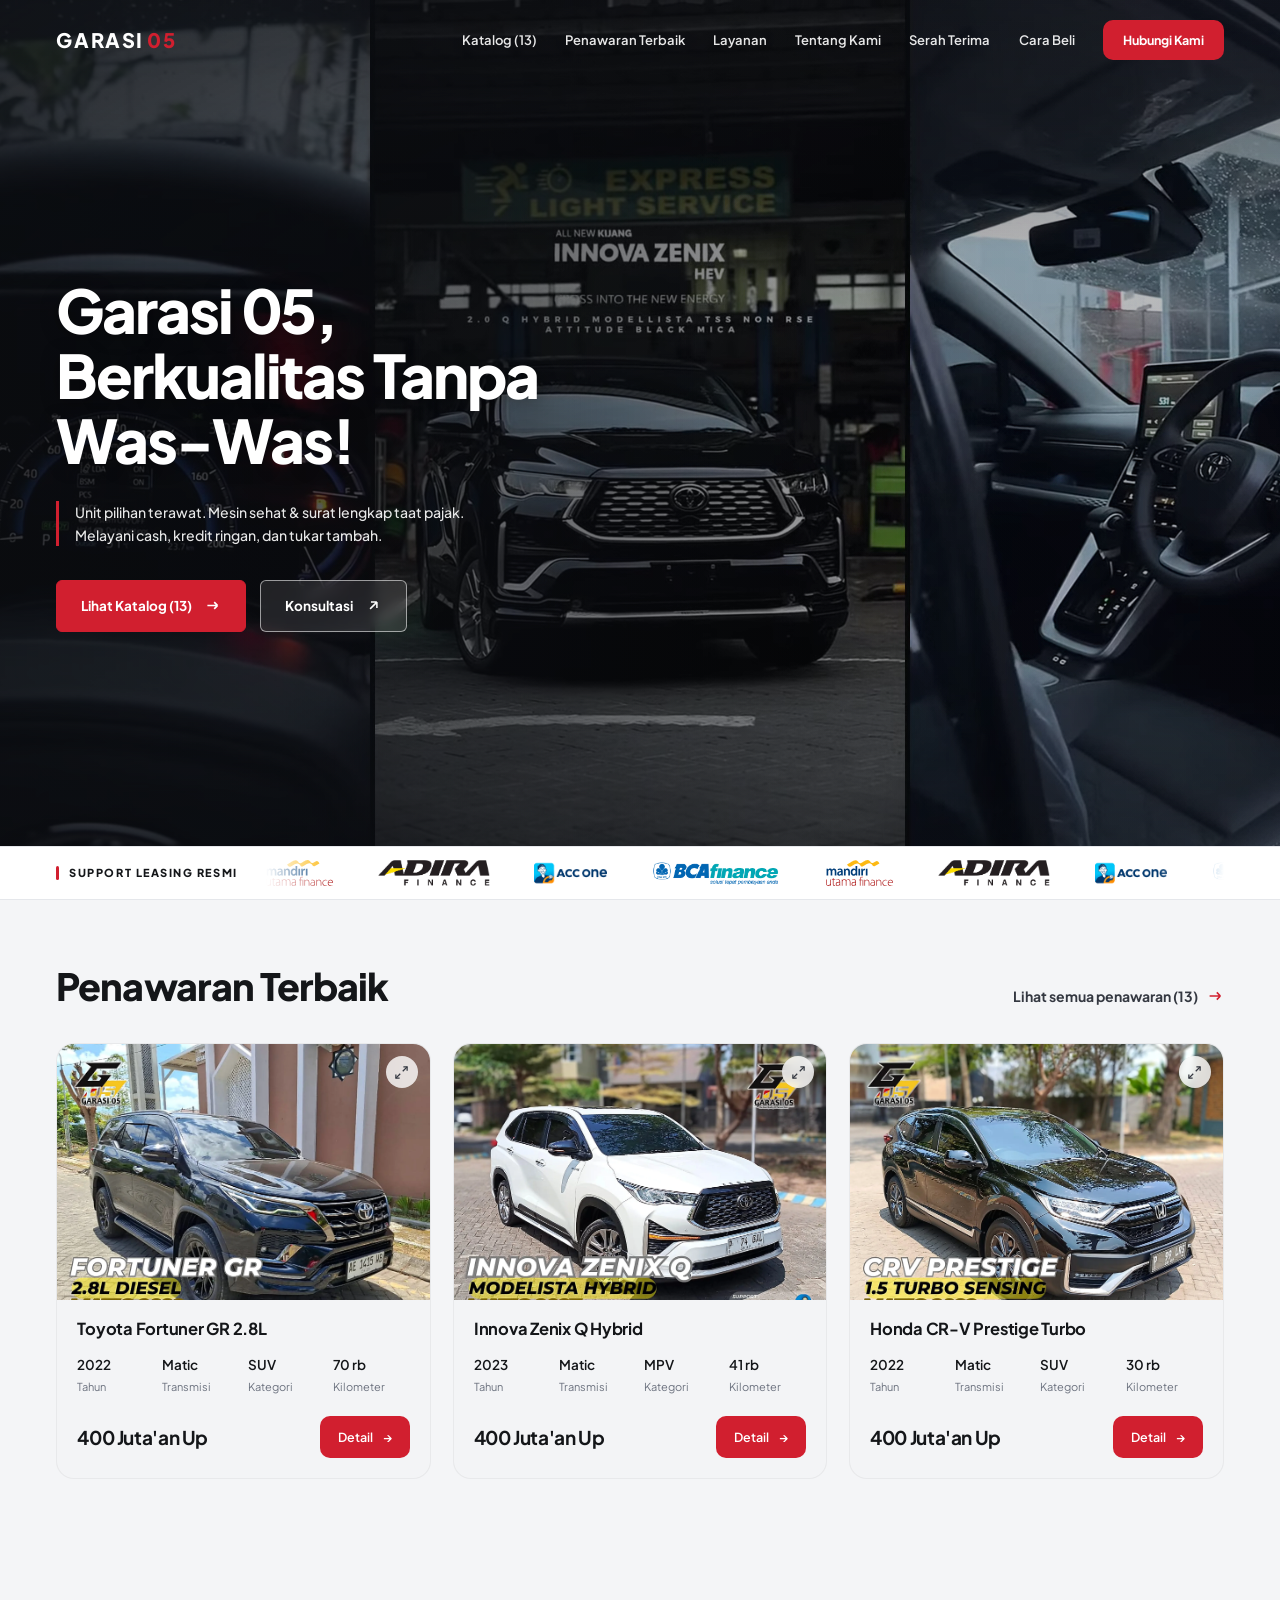
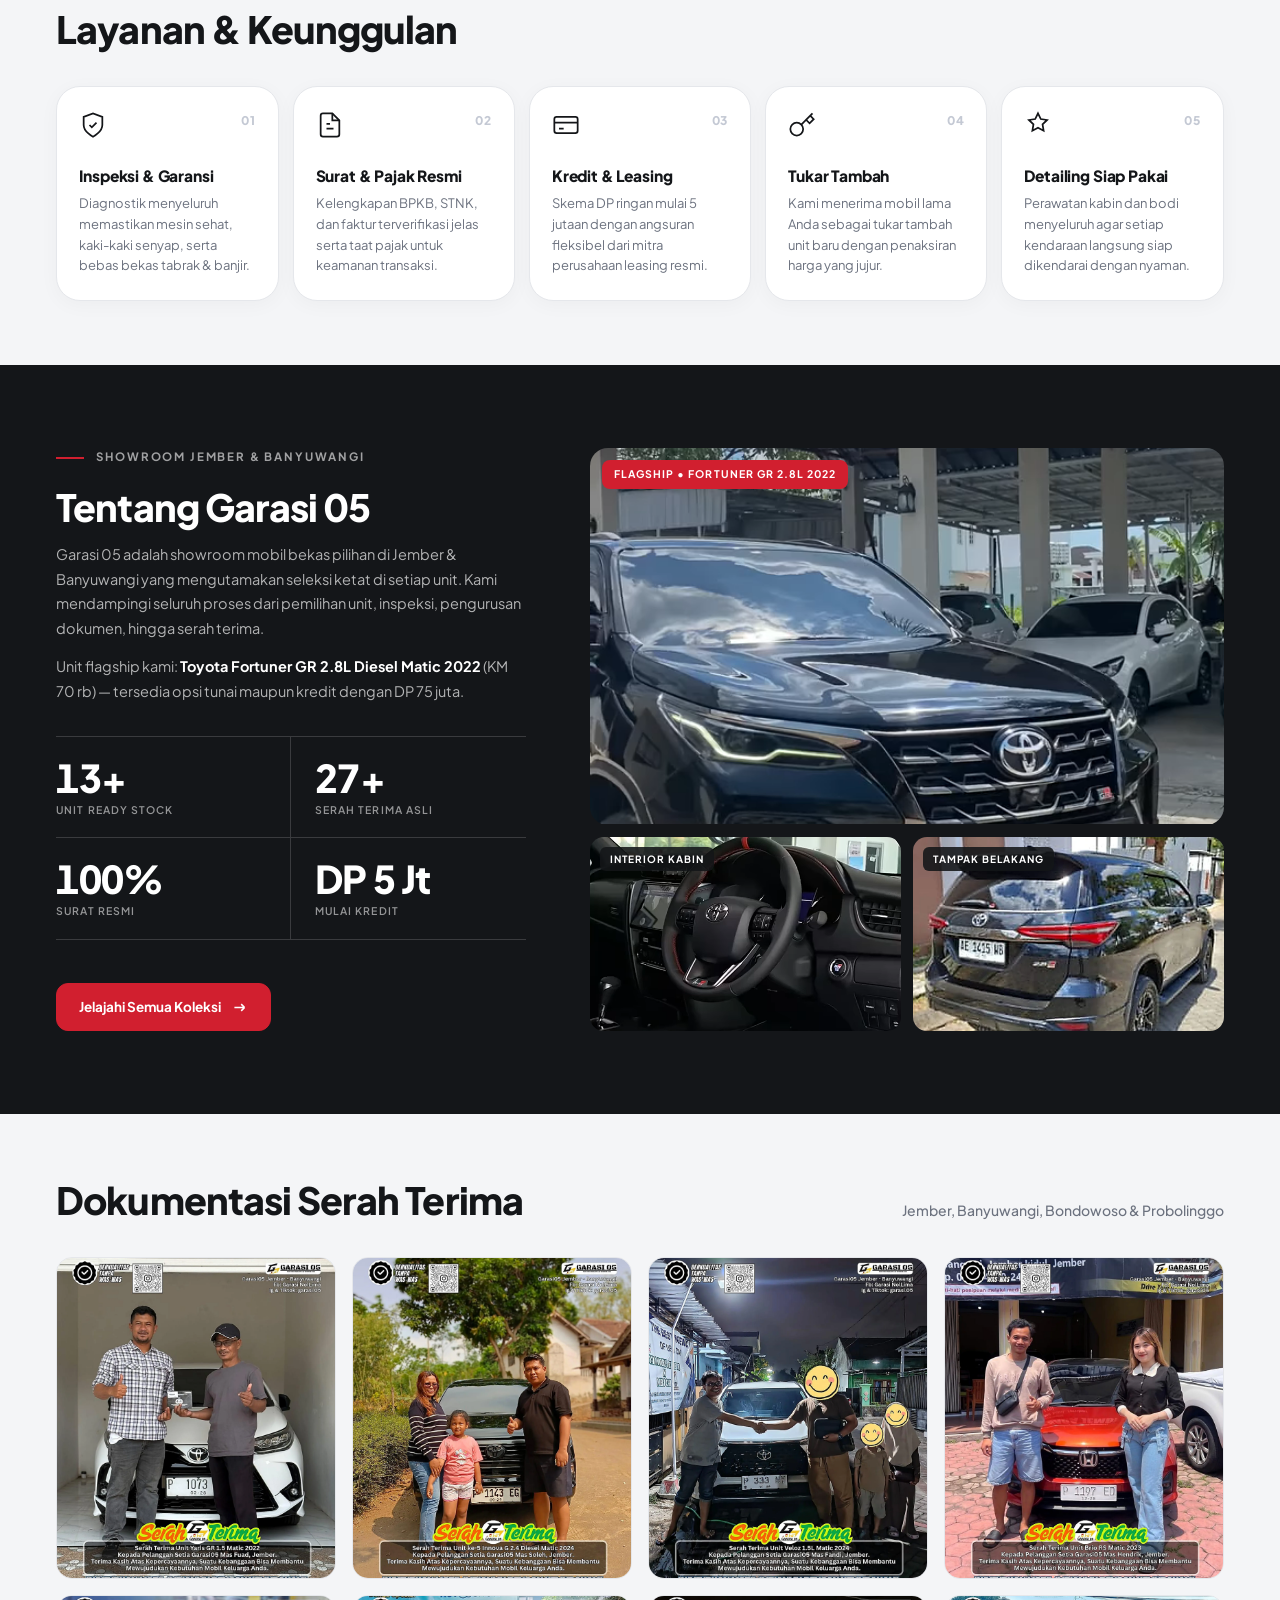
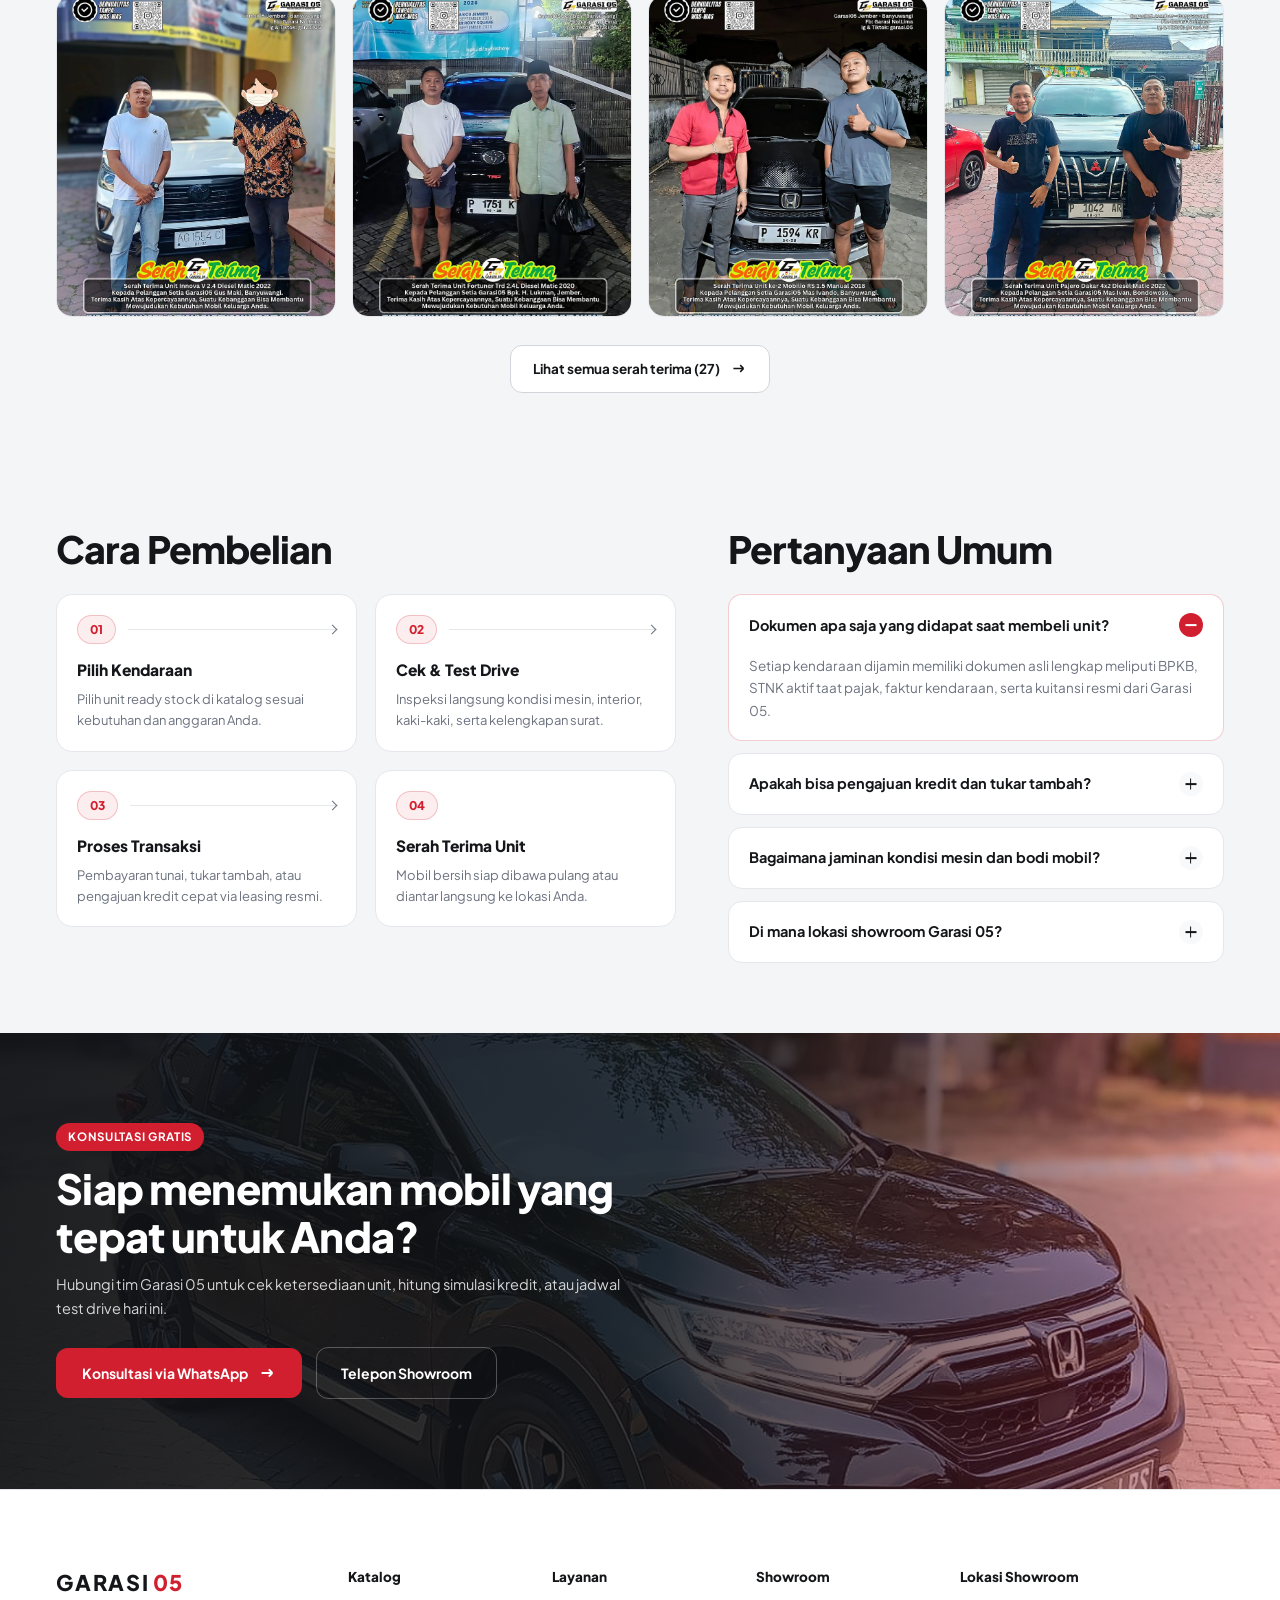
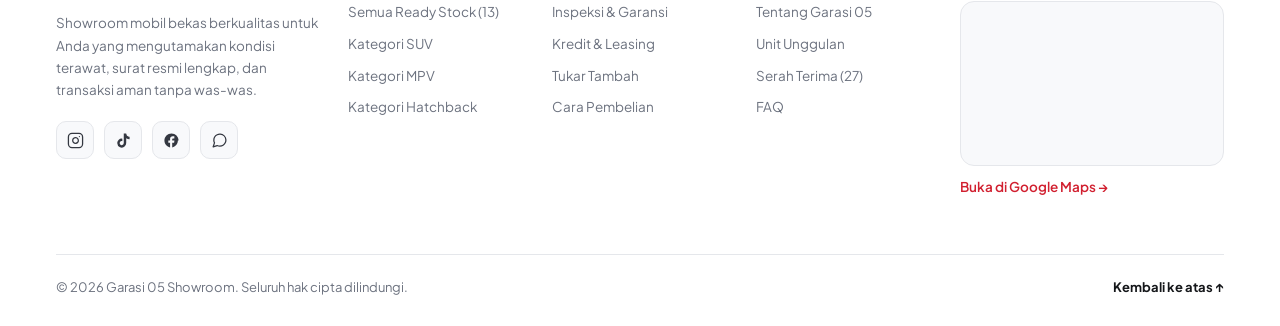
==== commit 8296c8a7: "revisi" ====
--- a/index.html
+++ b/index.html
@@ -11,7 +11,7 @@
   <link rel="preconnect" href="https://fonts.gstatic.com" crossorigin>
   <link href="https://fonts.googleapis.com/css2?family=Plus+Jakarta+Sans:wght@400;500;600;700;800&display=swap"
     rel="stylesheet">
-  <link rel="stylesheet" href="css/style.css?v=14">
+  <link rel="stylesheet" href="css/style.css?v=18">
 </head>
 
 <body>
@@ -35,7 +35,8 @@
     <!-- 1. SPLIT HERO (KIRI PUTIH TEKS & BTN, KANAN VIDIO MOBIL) -->
     <section class="hero" id="hero">
       <div class="hero__media-panel">
-        <video class="hero__video" autoplay muted loop playsinline preload="auto" poster="assets/img/hero.jpg">
+        <video class="hero__video" autoplay muted loop playsinline preload="auto" poster="assets/img/hero.webp">
+          <source src="assets/img/hero.webm" type="video/webm">
           <source src="assets/img/hero.mp4" type="video/mp4">
         </video>
       </div>
@@ -45,13 +46,7 @@
 
       <div class="container hero__container">
         <div class="hero__left">
-          <div class="hero__loc-badge" aria-label="Area layanan">
-            <svg viewBox="0 0 24 24" fill="none" stroke="currentColor" stroke-width="2" stroke-linecap="round" stroke-linejoin="round" aria-hidden="true">
-              <path d="M21 10c0 7-9 13-9 13s-9-6-9-13a9 9 0 0 1 18 0z"/>
-              <circle cx="12" cy="10" r="3"/>
-            </svg>
-            <span>Jember &bull; Banyuwangi &bull; Bondowoso &bull; Probolinggo</span>
-          </div>
+  
 
           <h1 class="hero__title">
             Garasi 05,<br>
@@ -73,7 +68,7 @@
             </a>
             <a href="https://wa.me/6281234567890?text=Halo%20Garasi%2005%2C%20saya%20ingin%20konsultasi%20stok%20mobil%20ready."
               target="_blank" rel="noopener" class="hero-btn hero-btn--outline">
-              <span>Konsultasi WhatsApp</span>
+              <span>Konsultasi</span>
               <svg viewBox="0 0 20 20" fill="none" stroke="currentColor" stroke-width="1.8">
                 <path d="M6 14 14 6m0 0H7m7 0v7" />
               </svg>
@@ -82,41 +77,69 @@
         </div>
       </div>
 
-      <!-- Strip Mitra Leasing Resmi di bagian bawah Hero -->
+      <!-- Strip Mitra Leasing Resmi (Marquee) di bagian bawah Hero -->
       <div class="hero__partners" aria-label="Mitra pembiayaan resmi">
         <div class="container hero__partners-inner">
           <span class="hero__partners-label">Support Leasing Resmi</span>
-          <div class="hero__partners-list">
-            <span class="hp-item">
-              <svg viewBox="0 0 24 24" fill="none" stroke="currentColor" stroke-width="2">
-                <path d="M12 22s8-4 8-10V5l-8-3-8 3v7c0 6 8 10 8 10z" />
-                <path d="m9 12 2 2 4-4" />
-              </svg>
-              Mandiri Utama Finance
-            </span>
-            <span class="hp-item">
-              <svg viewBox="0 0 24 24" fill="none" stroke="currentColor" stroke-width="2">
-                <circle cx="12" cy="12" r="10" />
-                <path d="m9 12 2 2 4-4" />
-              </svg>
-              Adira Finance
-            </span>
-            <span class="hp-item">
-              <svg viewBox="0 0 24 24" fill="none" stroke="currentColor" stroke-width="2">
-                <rect x="2" y="5" width="20" height="14" rx="2" />
-                <line x1="2" y1="10" x2="22" y2="10" />
-              </svg>
-              ACC Finance
-            </span>
-            <span class="hp-item">
-              <svg viewBox="0 0 24 24" fill="none" stroke="currentColor" stroke-width="2">
-                <path d="M17 1l4 4-4 4" />
-                <path d="M3 11V9a4 4 0 0 1 4-4h14" />
-                <path d="M7 23l-4-4 4-4" />
-                <path d="M21 13v2a4 4 0 0 1-4 4H3" />
-              </svg>
-              Cash &bull; Kredit DP 5 Jt &bull; Trade-In
-            </span>
+          <div class="hero__marquee">
+            <div class="hero__partners-track">
+              <div class="hero__partners-list">
+                <span class="hp-item">
+                  <img class="hp-logo" src="assets/img/logos/muf.svg" alt="Mandiri Utama Finance">
+                </span>
+                <span class="hp-item">
+                  <img class="hp-logo" src="assets/img/logos/adira.webp" alt="Adira Finance">
+                </span>
+                <span class="hp-item">
+                  <img class="hp-logo" src="assets/img/logos/acc.webp" alt="ACC Finance">
+                </span>
+                <span class="hp-item">
+                  <img class="hp-logo" src="assets/img/logos/bca-finance.webp" alt="BCA Finance">
+                </span>
+              </div>
+              <div class="hero__partners-list" aria-hidden="true">
+                <span class="hp-item">
+                  <img class="hp-logo" src="assets/img/logos/muf.svg" alt="">
+                </span>
+                <span class="hp-item">
+                  <img class="hp-logo" src="assets/img/logos/adira.webp" alt="">
+                </span>
+                <span class="hp-item">
+                  <img class="hp-logo" src="assets/img/logos/acc.webp" alt="">
+                </span>
+                <span class="hp-item">
+                  <img class="hp-logo" src="assets/img/logos/bca-finance.webp" alt="BCA Finance">
+                </span>
+              </div>
+              <div class="hero__partners-list" aria-hidden="true">
+                <span class="hp-item">
+                  <img class="hp-logo" src="assets/img/logos/muf.svg" alt="">
+                </span>
+                <span class="hp-item">
+                  <img class="hp-logo" src="assets/img/logos/adira.webp" alt="">
+                </span>
+                <span class="hp-item">
+                  <img class="hp-logo" src="assets/img/logos/acc.webp" alt="">
+                </span>
+                <span class="hp-item">
+                  <img class="hp-logo" src="assets/img/logos/bca-finance.webp" alt="BCA Finance">
+                </span>
+              </div>
+              <div class="hero__partners-list" aria-hidden="true">
+                <span class="hp-item">
+                  <img class="hp-logo" src="assets/img/logos/muf.svg" alt="">
+                </span>
+                <span class="hp-item">
+                  <img class="hp-logo" src="assets/img/logos/adira.webp" alt="">
+                </span>
+                <span class="hp-item">
+                  <img class="hp-logo" src="assets/img/logos/acc.webp" alt="">
+                </span>
+                <span class="hp-item">
+                  <img class="hp-logo" src="assets/img/logos/bca-finance.webp" alt="BCA Finance">
+                </span>
+              </div>
+            </div>
           </div>
         </div>
       </div>
@@ -285,20 +308,22 @@
           <div class="about-media" data-fade>
             <div class="about-media__main">
               <span class="media-badge">Flagship &bull; Fortuner GR 2.8L 2022</span>
-              <video autoplay muted loop playsinline poster="assets/img/featured-1.jpg">
+              <video autoplay muted loop playsinline poster="assets/img/featured-1.webp">
+                <source src="vid1.webm" type="video/webm">
                 <source src="vid1.mp4" type="video/mp4">
               </video>
             </div>
             <div class="about-media__sub">
               <div class="about-media__card">
                 <span class="media-badge media-badge--sm">Interior Kabin</span>
-                <video autoplay muted loop playsinline poster="assets/img/featured-2.jpg">
+                <video autoplay muted loop playsinline poster="assets/img/featured-2.webp">
+                  <source src="vid2.webm" type="video/webm">
                   <source src="vid2.mp4" type="video/mp4">
                 </video>
               </div>
               <div class="about-media__card">
                 <span class="media-badge media-badge--sm">Tampak Belakang</span>
-                <img src="assets/img/featured-3.jpg" alt="Tampak belakang Toyota Fortuner GR" loading="lazy">
+                <img src="assets/img/featured-3.webp" alt="Tampak belakang Toyota Fortuner GR" loading="lazy">
               </div>
             </div>
           </div>
@@ -428,7 +453,7 @@
     <section class="cta-sec" id="kontak">
       <div class="cta-banner" data-fade>
         <div class="cta-banner__bg">
-          <img src="assets/img/cta.jpg" alt="Honda CR-V Prestige Turbo Garasi 05" loading="lazy">
+          <img src="assets/img/cta.webp" alt="Honda CR-V Prestige Turbo Garasi 05" loading="lazy">
           <div class="cta-banner__shade"></div>
         </div>
         <div class="container">
--- a/css/style.css
+++ b/css/style.css
@@ -448,9 +448,7 @@
   width: 100%;
   display: flex;
   align-items: center;
-  justify-content: space-between;
-  gap: 14px 32px;
-  flex-wrap: wrap;
+  gap: 14px 28px;
   padding-top: 12px;
   padding-bottom: 12px;
 }
@@ -464,6 +462,8 @@
   letter-spacing: 0.14em;
   text-transform: uppercase;
   color: var(--ink);
+  white-space: nowrap;
+  flex-shrink: 0;
 }
 
 .hero__partners-label::before {
@@ -474,11 +474,36 @@
   border-radius: 2px;
 }
 
+.hero__marquee {
+  flex: 1;
+  min-width: 0;
+  overflow: hidden;
+  -webkit-mask-image: linear-gradient(to right, transparent 0%, #000 7%, #000 93%, transparent 100%);
+  mask-image: linear-gradient(to right, transparent 0%, #000 7%, #000 93%, transparent 100%);
+}
+
+.hero__partners-track {
+  display: flex;
+  width: max-content;
+  will-change: transform;
+  animation: partnerMarquee 28s linear infinite;
+}
+
+.hero__marquee:hover .hero__partners-track {
+  animation-play-state: paused;
+}
+
+@keyframes partnerMarquee {
+  0% { transform: translate3d(0, 0, 0); }
+  100% { transform: translate3d(-50%, 0, 0); }
+}
+
 .hero__partners-list {
   display: flex;
   align-items: center;
-  gap: 12px clamp(18px, 3vw, 40px);
-  flex-wrap: wrap;
+  gap: clamp(24px, 3.5vw, 48px);
+  padding-right: clamp(24px, 3.5vw, 48px);
+  flex-shrink: 0;
 }
 
 .hp-item {
@@ -488,12 +513,23 @@
   font-size: 13px;
   font-weight: 700;
   color: var(--ink-2);
+  white-space: nowrap;
+  flex-shrink: 0;
 }
 
 .hp-item svg {
   width: 17px;
   height: 17px;
   color: var(--primary);
+  flex-shrink: 0;
+}
+
+.hp-logo {
+  height: 26px;
+  width: auto;
+  max-width: 145px;
+  object-fit: contain;
+  display: block;
   flex-shrink: 0;
 }
 
@@ -1953,15 +1989,15 @@
   .hero__seam-fade {
     inset: 0;
     background: linear-gradient(to top,
-        rgba(12, 14, 18, 0.86) 0%,
-        rgba(12, 14, 18, 0.62) 55%,
-        rgba(12, 14, 18, 0.34) 100%);
+        rgba(12, 14, 18, 0.9) 0%,
+        rgba(12, 14, 18, 0.68) 55%,
+        rgba(12, 14, 18, 0.45) 100%);
   }
 
   .hero__container {
-    align-items: flex-end;
-    padding-top: 120px;
-    padding-bottom: 28px;
+    align-items: center;
+    padding-top: 92px;
+    padding-bottom: 24px;
   }
 
   .stock-grid {
@@ -1990,8 +2026,22 @@
 }
 
 @media (max-width: 560px) {
+  .hero__container {
+    padding-top: 84px;
+    padding-bottom: 20px;
+  }
+
+  .hero__loc-badge {
+    font-size: 11px;
+    padding: 6px 12px;
+    margin-bottom: 14px;
+    border-radius: 10px;
+    max-width: 100%;
+    line-height: 1.4;
+  }
+
   .hero__title {
-    font-size: clamp(2rem, 8.8vw, 2.6rem);
+    font-size: clamp(1.95rem, 8.6vw, 2.5rem);
   }
 
   .hero__desc {
@@ -2000,27 +2050,37 @@
   }
 
   .hero__actions {
-    margin-top: 18px;
+    margin-top: 20px;
     width: 100%;
+    flex-direction: column;
+    align-items: stretch;
     gap: 10px;
   }
 
   .hero-btn {
-    flex: 1;
-    padding: 12px 14px;
-    font-size: 12.5px;
+    width: 100%;
+    padding: 13px 16px;
+    font-size: 13.5px;
   }
 
   .hero__partners-inner {
-    gap: 8px 16px;
-  }
-
-  .hero__partners-list {
-    gap: 8px 14px;
+    flex-direction: column;
+    align-items: flex-start;
+    padding-top: 10px;
+    padding-bottom: 10px;
+    gap: 8px;
+  }
+
+  .hero__partners-label {
+    font-size: 10px;
+  }
+
+  .hero__marquee {
+    width: 100%;
   }
 
   .hp-item {
-    font-size: 11.5px;
+    font-size: 12px;
   }
 
   .filter-selects {
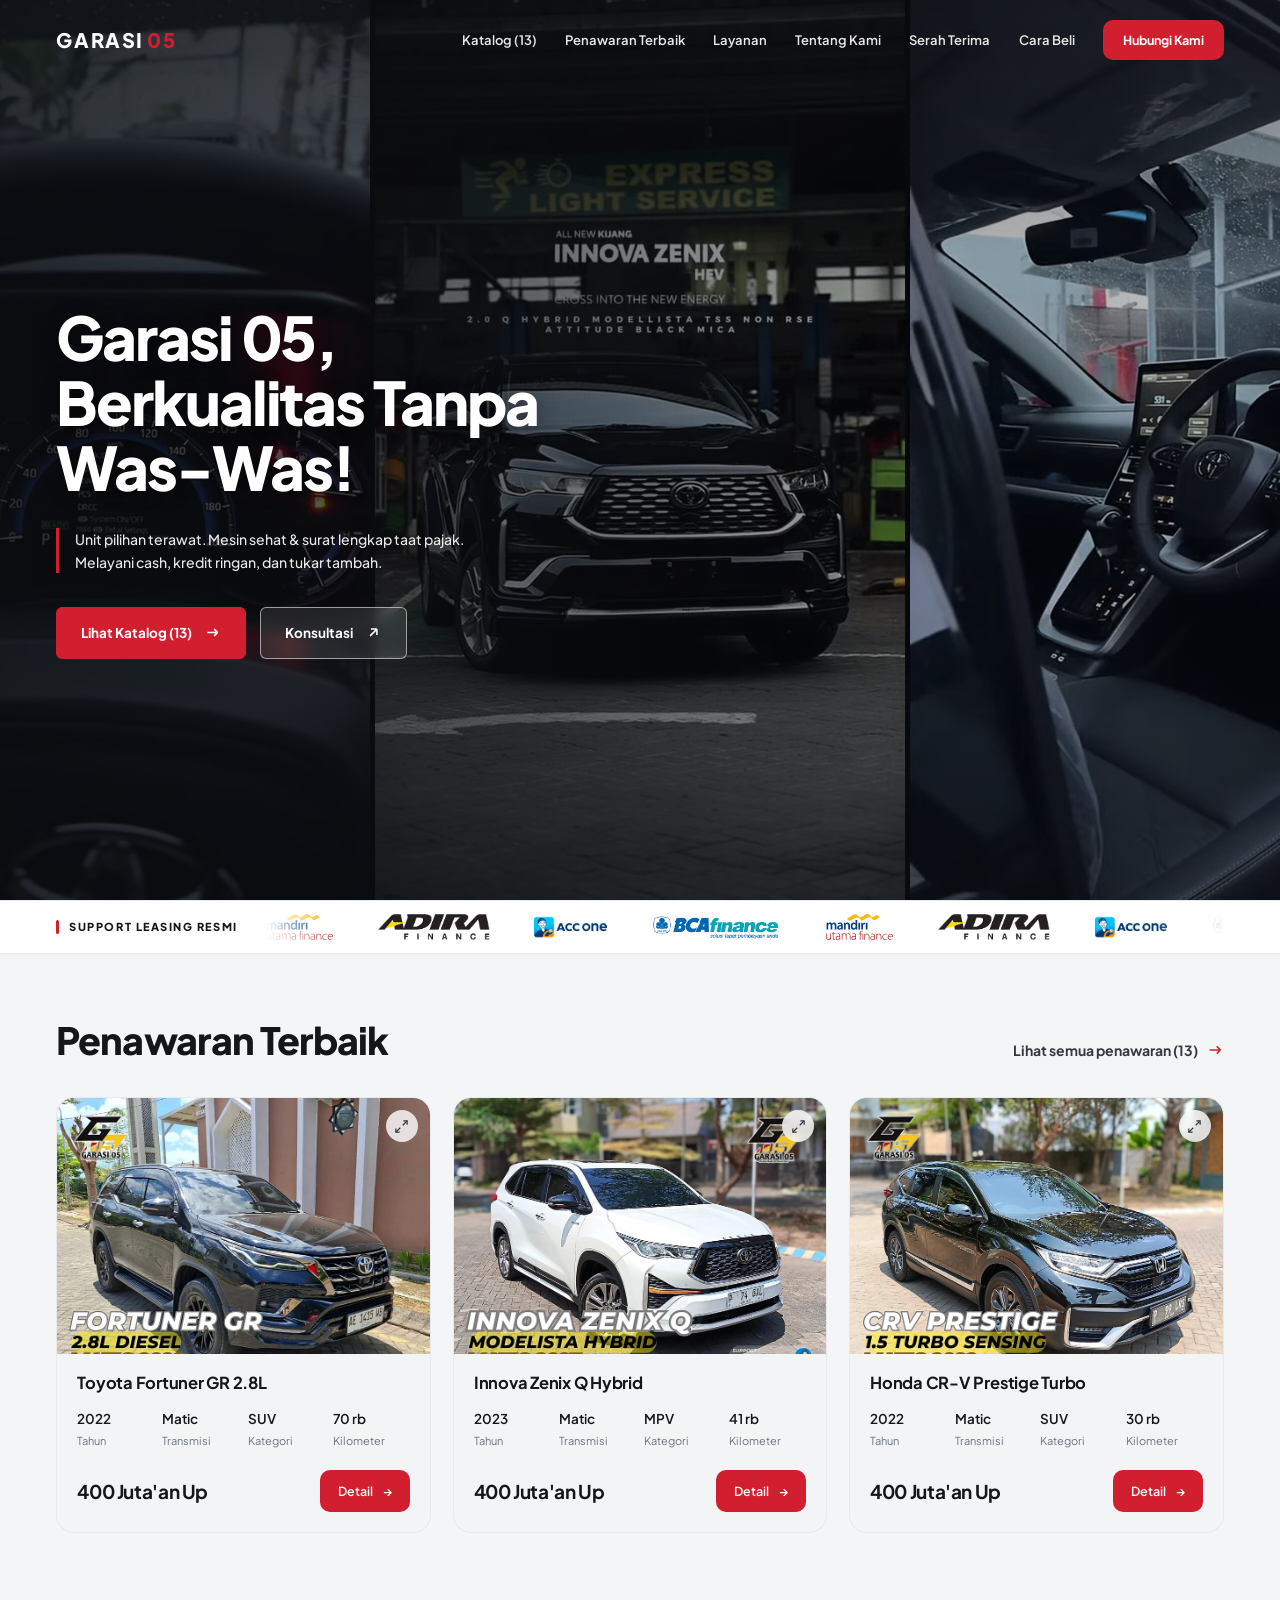
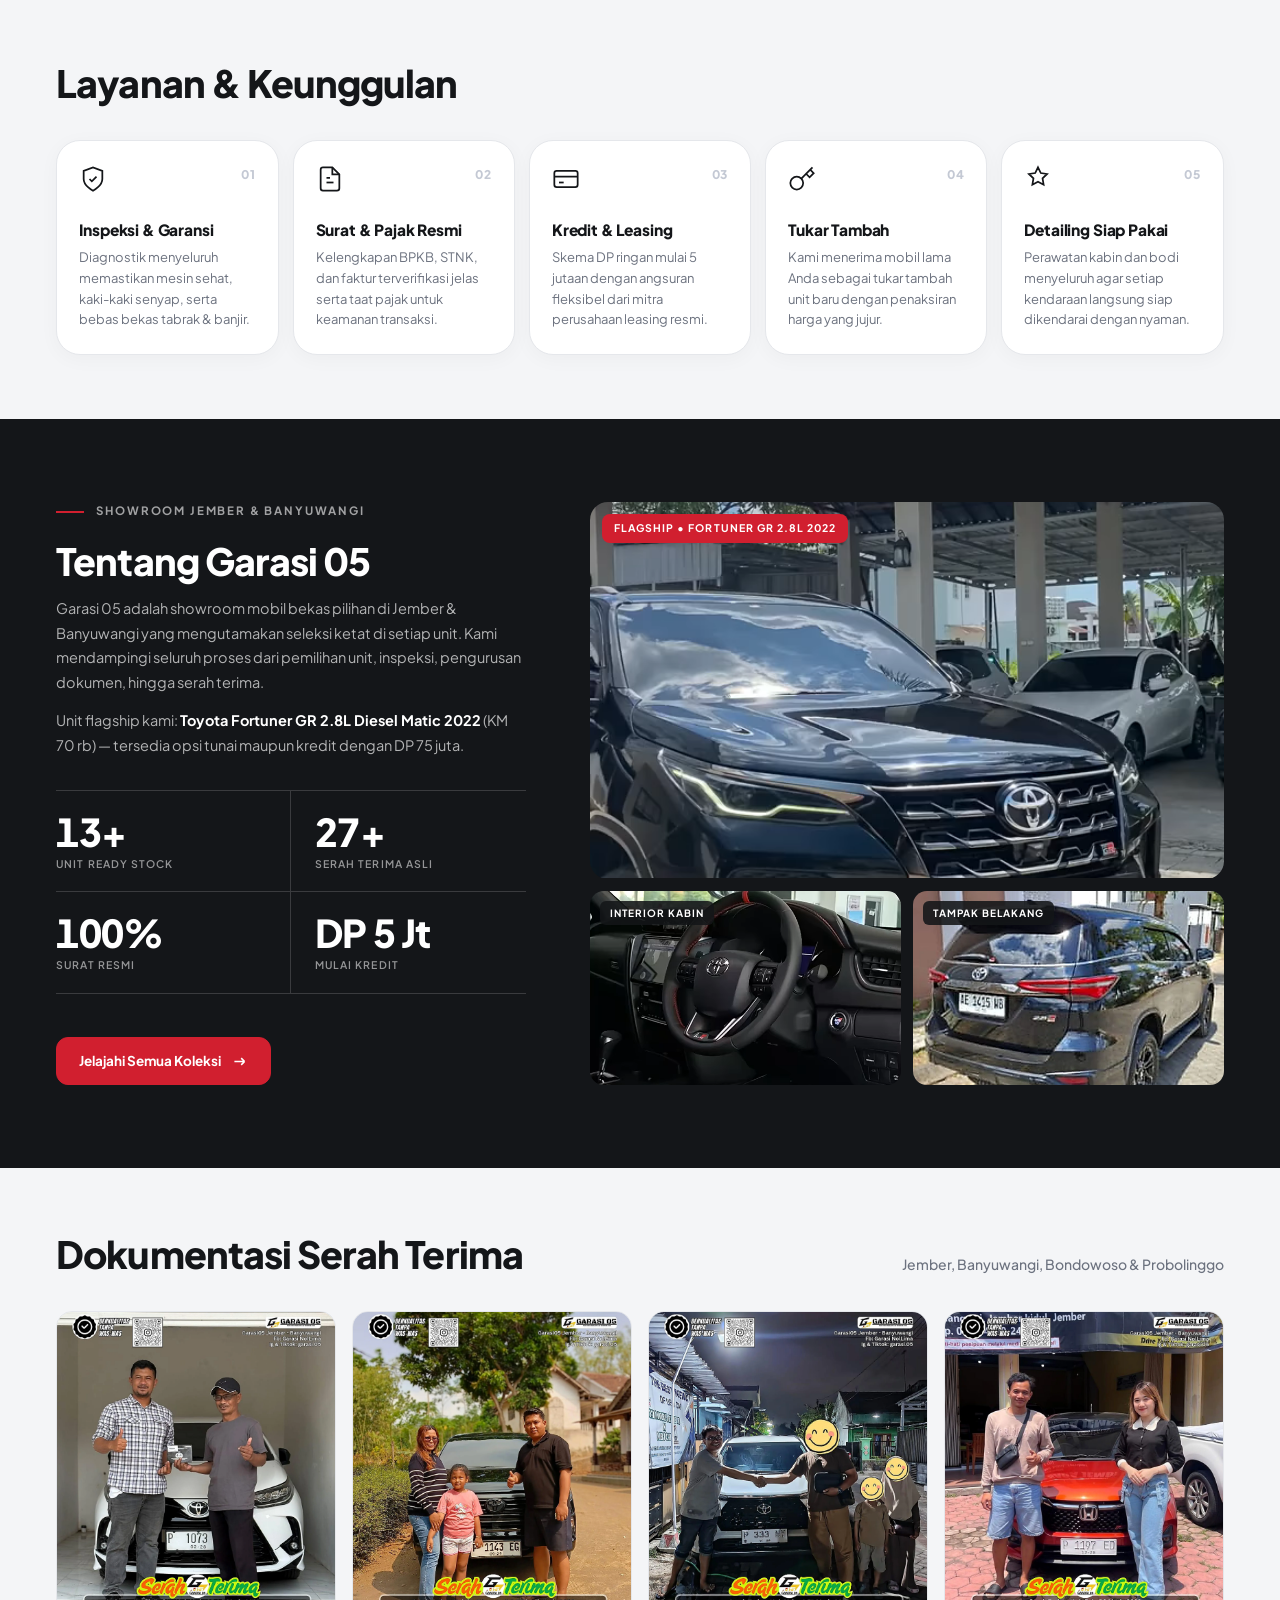
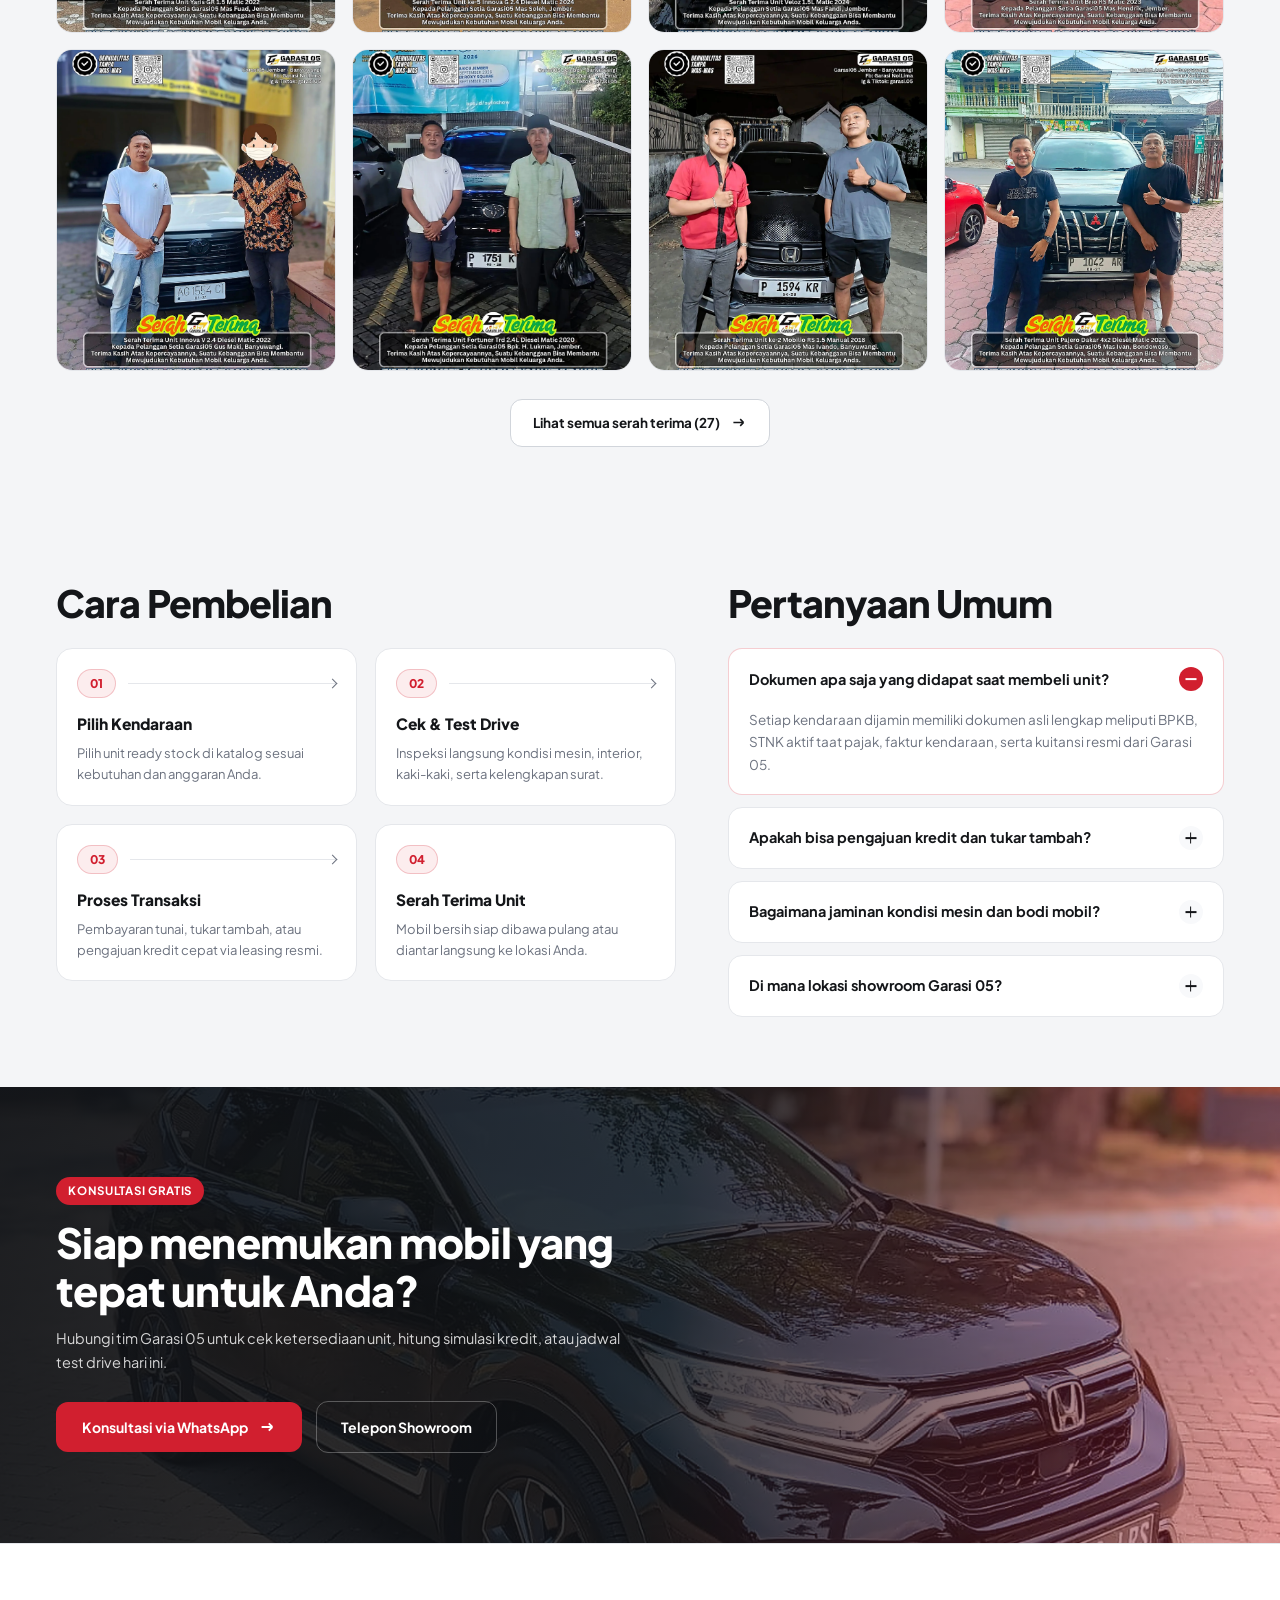
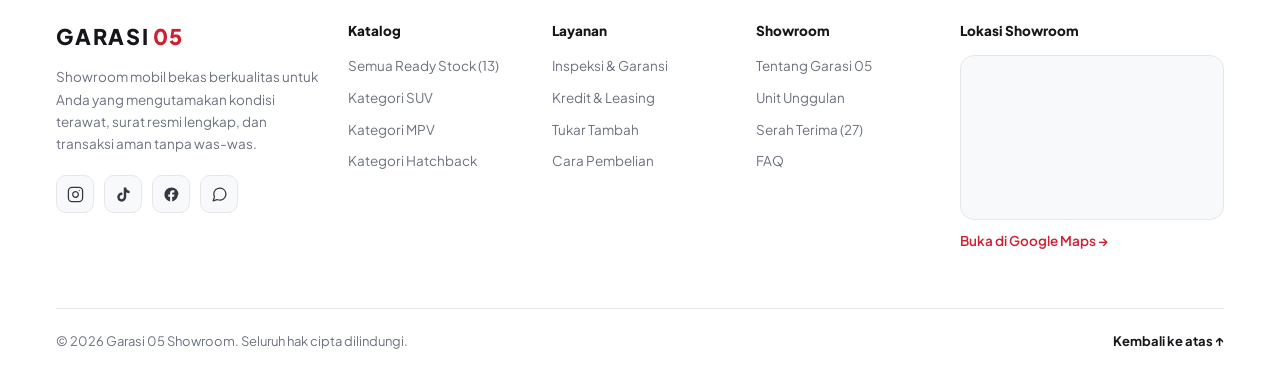
==== commit 12e9470e: "revisi" ====
--- a/index.html
+++ b/index.html
@@ -11,7 +11,7 @@
   <link rel="preconnect" href="https://fonts.gstatic.com" crossorigin>
   <link href="https://fonts.googleapis.com/css2?family=Plus+Jakarta+Sans:wght@400;500;600;700;800&display=swap"
     rel="stylesheet">
-  <link rel="stylesheet" href="css/style.css?v=18">
+  <link rel="stylesheet" href="css/style.css?v=20">
 </head>
 
 <body>
@@ -76,9 +76,10 @@
           </div>
         </div>
       </div>
-
-      <!-- Strip Mitra Leasing Resmi (Marquee) di bagian bawah Hero -->
-      <div class="hero__partners" aria-label="Mitra pembiayaan resmi">
+    </section>
+
+    <!-- Strip Mitra Leasing Resmi (Marquee) di bawah Hero -->
+    <div class="hero__partners" aria-label="Mitra pembiayaan resmi">
         <div class="container hero__partners-inner">
           <span class="hero__partners-label">Support Leasing Resmi</span>
           <div class="hero__marquee">
@@ -143,7 +144,6 @@
           </div>
         </div>
       </div>
-    </section>
 
     <!-- 2. PENAWARAN TERBAIK (3 KARTU UNGGULAN DI BERANDA + LINK KE KATALOG.HTML) -->
     <section class="catalog-sec" id="koleksi">
--- a/css/style.css
+++ b/css/style.css
@@ -1989,14 +1989,14 @@
   .hero__seam-fade {
     inset: 0;
     background: linear-gradient(to top,
-        rgba(12, 14, 18, 0.9) 0%,
-        rgba(12, 14, 18, 0.68) 55%,
-        rgba(12, 14, 18, 0.45) 100%);
+        rgba(12, 14, 18, 0.92) 0%,
+        rgba(12, 14, 18, 0.68) 45%,
+        rgba(12, 14, 18, 0.18) 100%);
   }
 
   .hero__container {
-    align-items: center;
-    padding-top: 92px;
+    align-items: flex-end;
+    padding-top: 18vh;
     padding-bottom: 24px;
   }
 
@@ -2027,8 +2027,8 @@
 
 @media (max-width: 560px) {
   .hero__container {
-    padding-top: 84px;
-    padding-bottom: 20px;
+    padding-top: 24vh;
+    padding-bottom: 36px;
   }
 
   .hero__loc-badge {
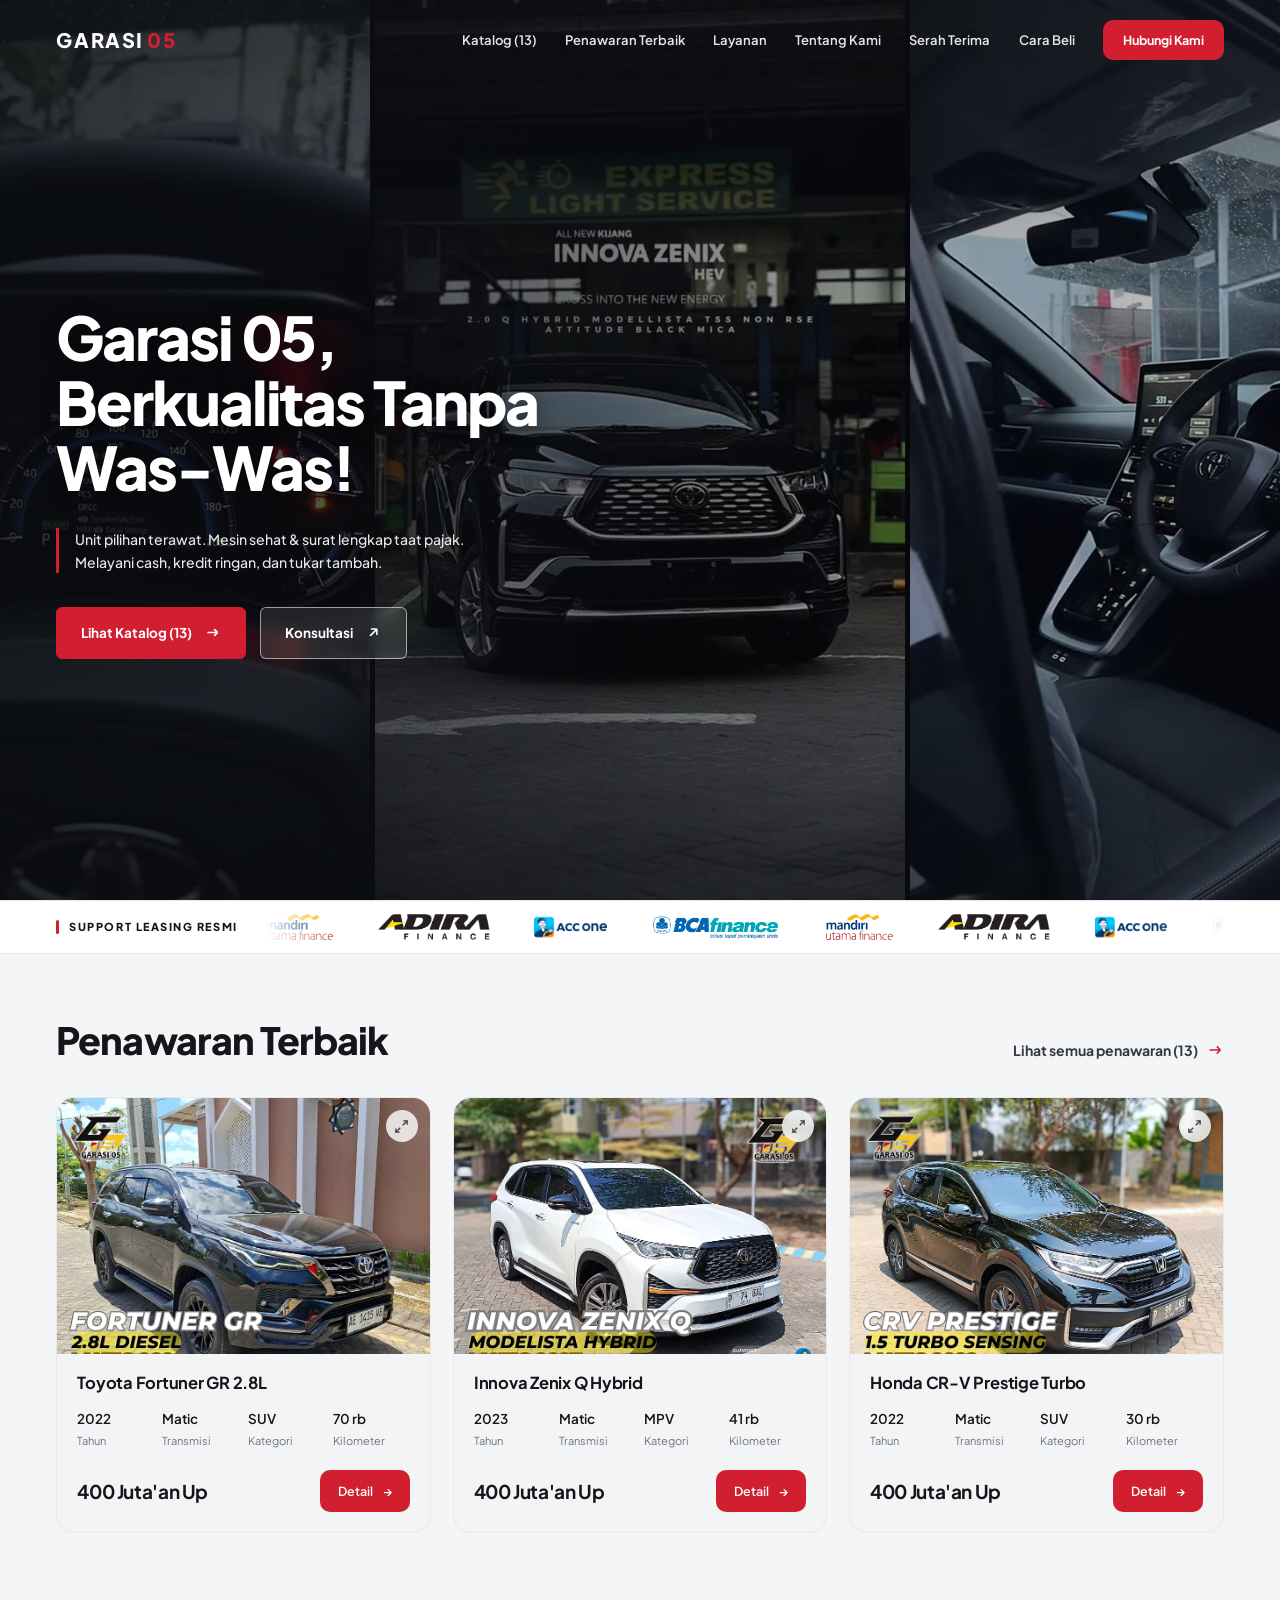
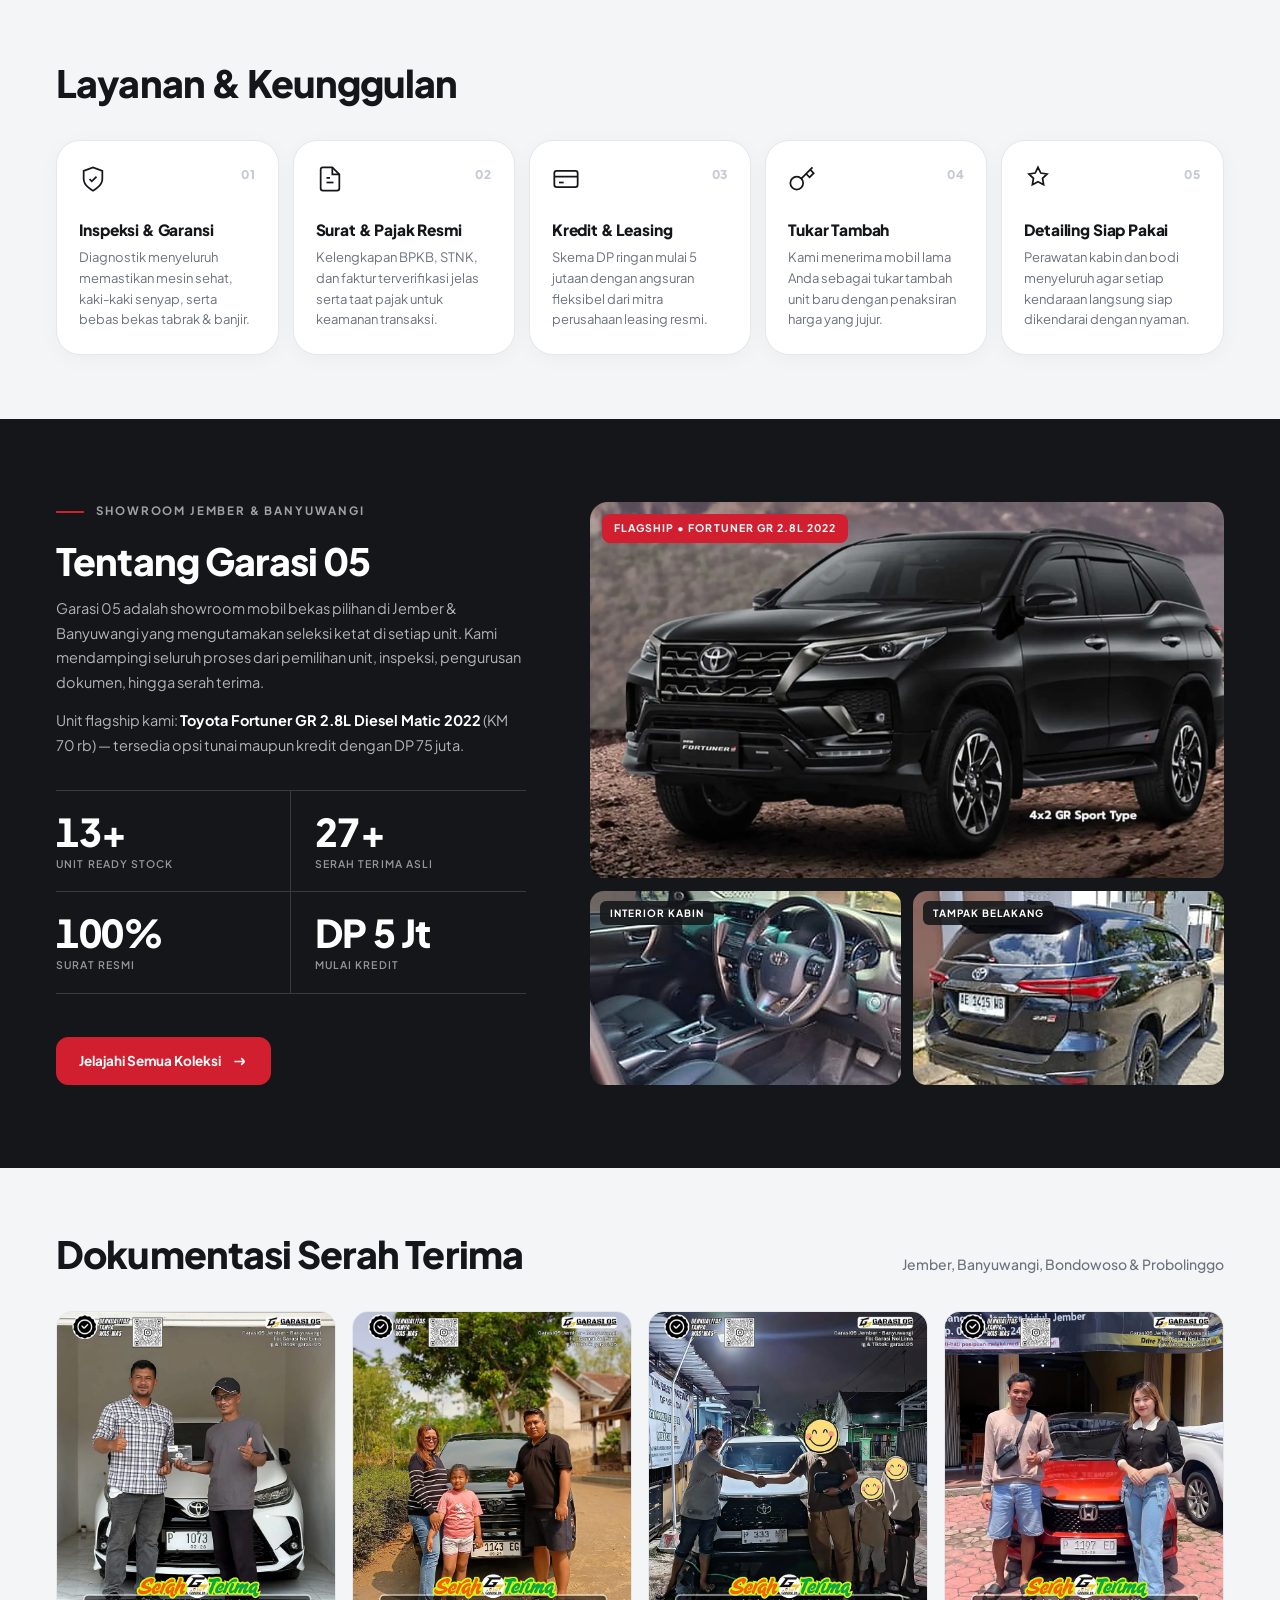
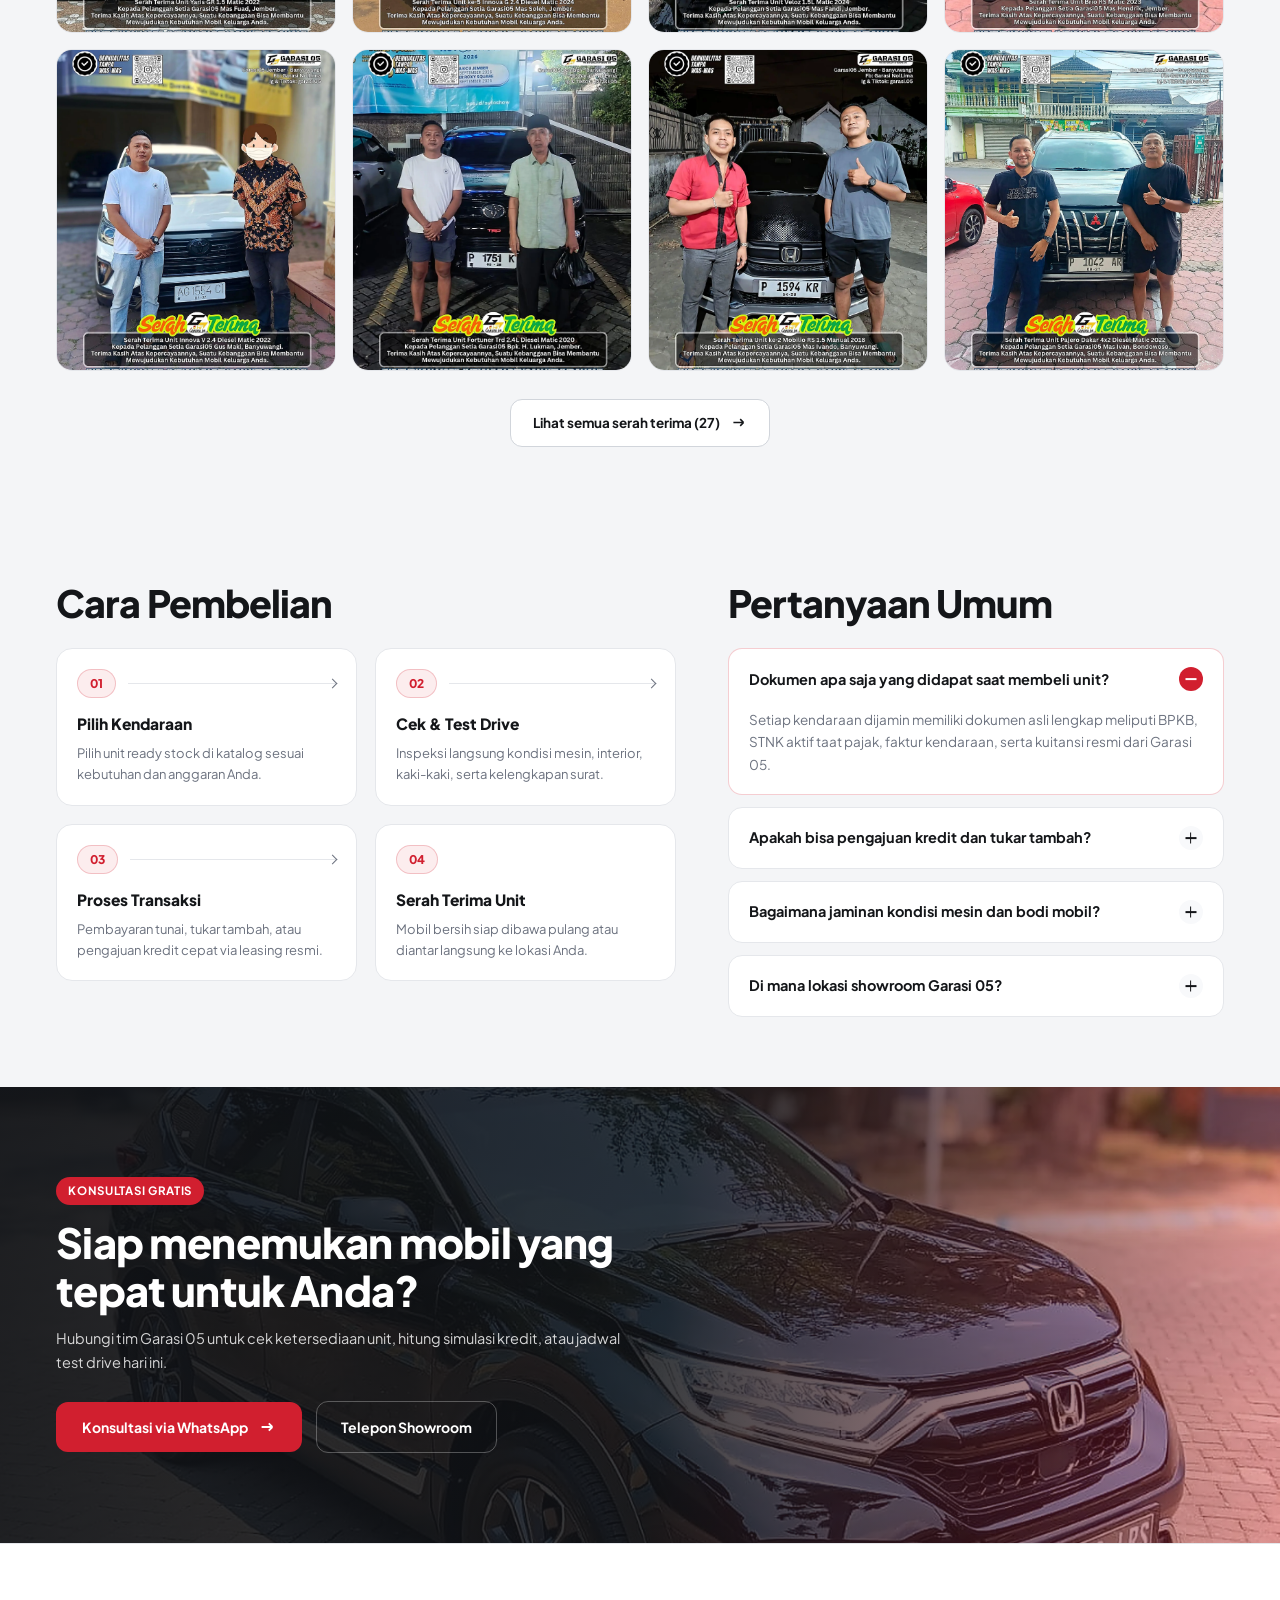
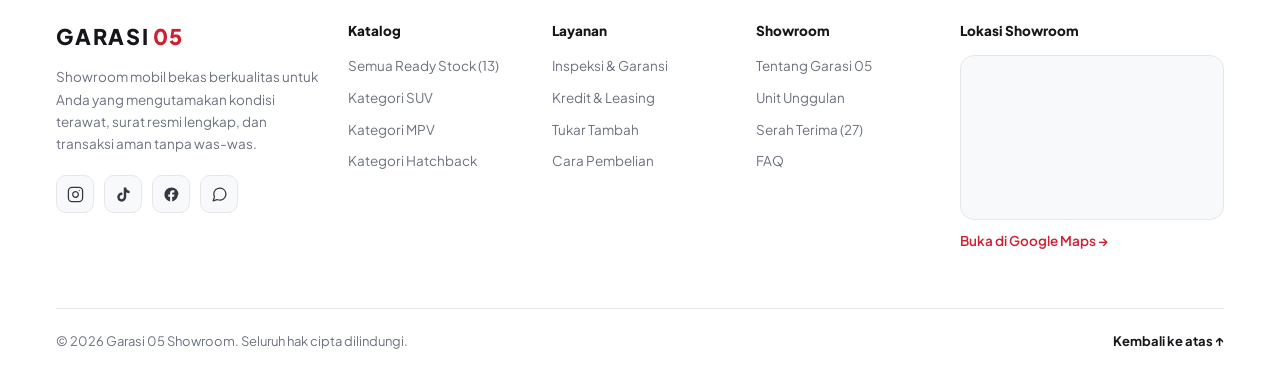
==== commit 6c1ad073: "revisi" ====
--- a/index.html
+++ b/index.html
@@ -9,6 +9,7 @@
     content="Garasi 05, showroom mobil bekas berkualitas di Jember &amp; Banyuwangi. Kondisi bersih rapi, mesin sehat, surat lengkap taat pajak, cash dan kredit.">
   <link rel="preconnect" href="https://fonts.googleapis.com">
   <link rel="preconnect" href="https://fonts.gstatic.com" crossorigin>
+  <link rel="preload" as="image" href="assets/img/hero.webp" fetchpriority="high">
   <link href="https://fonts.googleapis.com/css2?family=Plus+Jakarta+Sans:wght@400;500;600;700;800&display=swap"
     rel="stylesheet">
   <link rel="stylesheet" href="css/style.css?v=20">
@@ -35,7 +36,7 @@
     <!-- 1. SPLIT HERO (KIRI PUTIH TEKS & BTN, KANAN VIDIO MOBIL) -->
     <section class="hero" id="hero">
       <div class="hero__media-panel">
-        <video class="hero__video" autoplay muted loop playsinline preload="auto" poster="assets/img/hero.webp">
+        <video class="hero__video" autoplay muted loop playsinline preload="metadata" poster="assets/img/hero.webp">
           <source src="assets/img/hero.webm" type="video/webm">
           <source src="assets/img/hero.mp4" type="video/mp4">
         </video>
@@ -86,58 +87,58 @@
             <div class="hero__partners-track">
               <div class="hero__partners-list">
                 <span class="hp-item">
-                  <img class="hp-logo" src="assets/img/logos/muf.svg" alt="Mandiri Utama Finance">
-                </span>
-                <span class="hp-item">
-                  <img class="hp-logo" src="assets/img/logos/adira.webp" alt="Adira Finance">
-                </span>
-                <span class="hp-item">
-                  <img class="hp-logo" src="assets/img/logos/acc.webp" alt="ACC Finance">
-                </span>
-                <span class="hp-item">
-                  <img class="hp-logo" src="assets/img/logos/bca-finance.webp" alt="BCA Finance">
+                  <img class="hp-logo" src="assets/img/logos/muf.svg" alt="Mandiri Utama Finance" width="67" height="26">
+                </span>
+                <span class="hp-item">
+                  <img class="hp-logo" src="assets/img/logos/adira.webp" alt="Adira Finance" width="112" height="26">
+                </span>
+                <span class="hp-item">
+                  <img class="hp-logo" src="assets/img/logos/acc.webp" alt="ACC Finance" width="73" height="26">
+                </span>
+                <span class="hp-item">
+                  <img class="hp-logo" src="assets/img/logos/bca-finance.webp" alt="BCA Finance" width="129" height="26">
                 </span>
               </div>
               <div class="hero__partners-list" aria-hidden="true">
                 <span class="hp-item">
-                  <img class="hp-logo" src="assets/img/logos/muf.svg" alt="">
-                </span>
-                <span class="hp-item">
-                  <img class="hp-logo" src="assets/img/logos/adira.webp" alt="">
-                </span>
-                <span class="hp-item">
-                  <img class="hp-logo" src="assets/img/logos/acc.webp" alt="">
-                </span>
-                <span class="hp-item">
-                  <img class="hp-logo" src="assets/img/logos/bca-finance.webp" alt="BCA Finance">
+                  <img class="hp-logo" src="assets/img/logos/muf.svg" alt="" width="67" height="26">
+                </span>
+                <span class="hp-item">
+                  <img class="hp-logo" src="assets/img/logos/adira.webp" alt="" width="112" height="26">
+                </span>
+                <span class="hp-item">
+                  <img class="hp-logo" src="assets/img/logos/acc.webp" alt="" width="73" height="26">
+                </span>
+                <span class="hp-item">
+                  <img class="hp-logo" src="assets/img/logos/bca-finance.webp" alt="" width="129" height="26">
                 </span>
               </div>
               <div class="hero__partners-list" aria-hidden="true">
                 <span class="hp-item">
-                  <img class="hp-logo" src="assets/img/logos/muf.svg" alt="">
-                </span>
-                <span class="hp-item">
-                  <img class="hp-logo" src="assets/img/logos/adira.webp" alt="">
-                </span>
-                <span class="hp-item">
-                  <img class="hp-logo" src="assets/img/logos/acc.webp" alt="">
-                </span>
-                <span class="hp-item">
-                  <img class="hp-logo" src="assets/img/logos/bca-finance.webp" alt="BCA Finance">
+                  <img class="hp-logo" src="assets/img/logos/muf.svg" alt="" width="67" height="26">
+                </span>
+                <span class="hp-item">
+                  <img class="hp-logo" src="assets/img/logos/adira.webp" alt="" width="112" height="26">
+                </span>
+                <span class="hp-item">
+                  <img class="hp-logo" src="assets/img/logos/acc.webp" alt="" width="73" height="26">
+                </span>
+                <span class="hp-item">
+                  <img class="hp-logo" src="assets/img/logos/bca-finance.webp" alt="" width="129" height="26">
                 </span>
               </div>
               <div class="hero__partners-list" aria-hidden="true">
                 <span class="hp-item">
-                  <img class="hp-logo" src="assets/img/logos/muf.svg" alt="">
-                </span>
-                <span class="hp-item">
-                  <img class="hp-logo" src="assets/img/logos/adira.webp" alt="">
-                </span>
-                <span class="hp-item">
-                  <img class="hp-logo" src="assets/img/logos/acc.webp" alt="">
-                </span>
-                <span class="hp-item">
-                  <img class="hp-logo" src="assets/img/logos/bca-finance.webp" alt="BCA Finance">
+                  <img class="hp-logo" src="assets/img/logos/muf.svg" alt="" width="67" height="26">
+                </span>
+                <span class="hp-item">
+                  <img class="hp-logo" src="assets/img/logos/adira.webp" alt="" width="112" height="26">
+                </span>
+                <span class="hp-item">
+                  <img class="hp-logo" src="assets/img/logos/acc.webp" alt="" width="73" height="26">
+                </span>
+                <span class="hp-item">
+                  <img class="hp-logo" src="assets/img/logos/bca-finance.webp" alt="" width="129" height="26">
                 </span>
               </div>
             </div>
@@ -308,7 +309,7 @@
           <div class="about-media" data-fade>
             <div class="about-media__main">
               <span class="media-badge">Flagship &bull; Fortuner GR 2.8L 2022</span>
-              <video autoplay muted loop playsinline poster="assets/img/featured-1.webp">
+              <video class="js-lazy-video" muted loop playsinline preload="none" poster="assets/img/featured-1.webp">
                 <source src="vid1.webm" type="video/webm">
                 <source src="vid1.mp4" type="video/mp4">
               </video>
@@ -316,14 +317,14 @@
             <div class="about-media__sub">
               <div class="about-media__card">
                 <span class="media-badge media-badge--sm">Interior Kabin</span>
-                <video autoplay muted loop playsinline poster="assets/img/featured-2.webp">
+                <video class="js-lazy-video" muted loop playsinline preload="none" poster="assets/img/featured-2.webp">
                   <source src="vid2.webm" type="video/webm">
                   <source src="vid2.mp4" type="video/mp4">
                 </video>
               </div>
               <div class="about-media__card">
                 <span class="media-badge media-badge--sm">Tampak Belakang</span>
-                <img src="assets/img/featured-3.webp" alt="Tampak belakang Toyota Fortuner GR" loading="lazy">
+                <img src="assets/img/featured-3.webp" alt="Tampak belakang Toyota Fortuner GR" width="940" height="944" loading="lazy">
               </div>
             </div>
           </div>
@@ -453,7 +454,7 @@
     <section class="cta-sec" id="kontak">
       <div class="cta-banner" data-fade>
         <div class="cta-banner__bg">
-          <img src="assets/img/cta.webp" alt="Honda CR-V Prestige Turbo Garasi 05" loading="lazy">
+          <img src="assets/img/cta.webp" alt="Honda CR-V Prestige Turbo Garasi 05" width="2827" height="1137" loading="lazy">
           <div class="cta-banner__shade"></div>
         </div>
         <div class="container">
@@ -586,11 +587,11 @@
     </div>
   </div>
 
-  <script src="https://cdnjs.cloudflare.com/ajax/libs/gsap/3.12.5/gsap.min.js"></script>
-  <script src="https://cdnjs.cloudflare.com/ajax/libs/gsap/3.12.5/ScrollTrigger.min.js"></script>
-  <script src="https://cdn.jsdelivr.net/npm/lenis@1.1.13/dist/lenis.min.js"></script>
-  <script src="js/data.js"></script>
-  <script src="js/main.js?v=6"></script>
+  <script src="https://cdnjs.cloudflare.com/ajax/libs/gsap/3.12.5/gsap.min.js" defer></script>
+  <script src="https://cdnjs.cloudflare.com/ajax/libs/gsap/3.12.5/ScrollTrigger.min.js" defer></script>
+  <script src="https://cdn.jsdelivr.net/npm/lenis@1.1.13/dist/lenis.min.js" defer></script>
+  <script src="js/data.js" defer></script>
+  <script src="js/main.js?v=7" defer></script>
 </body>
 
 </html>
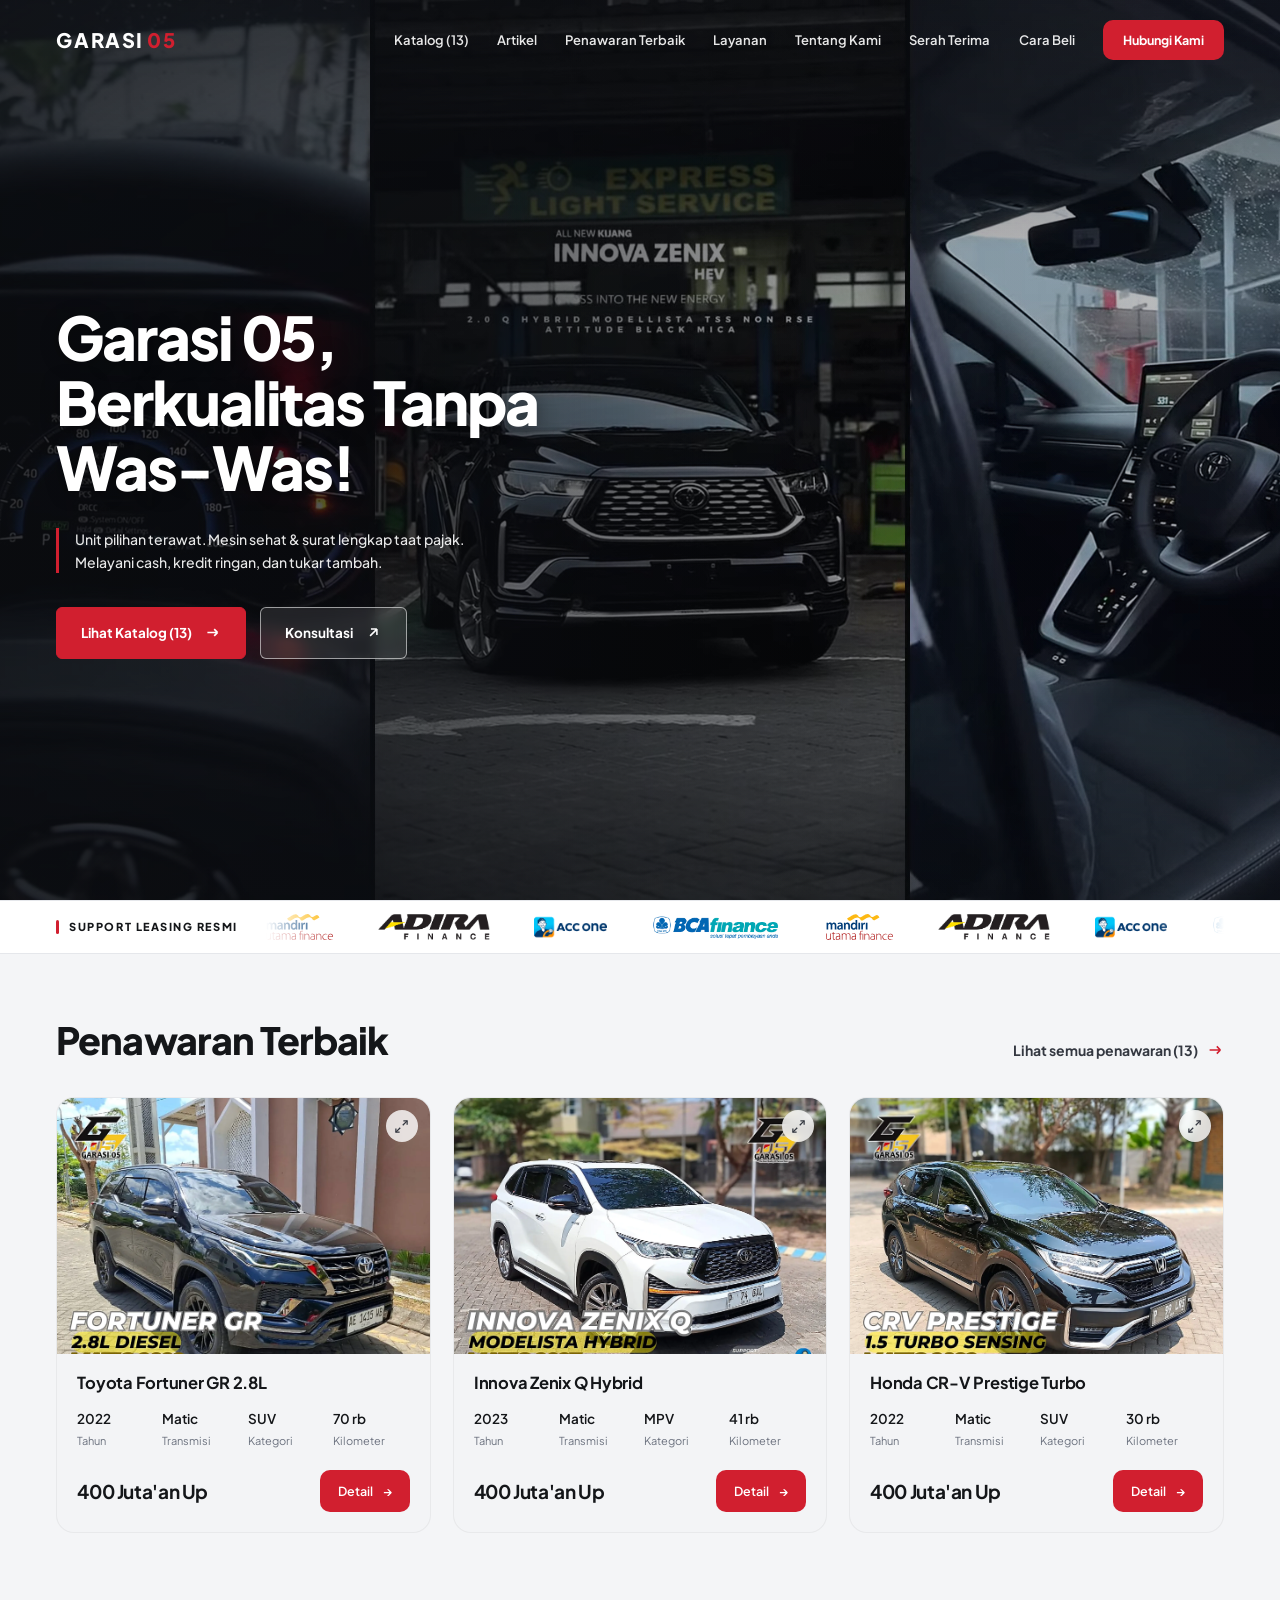
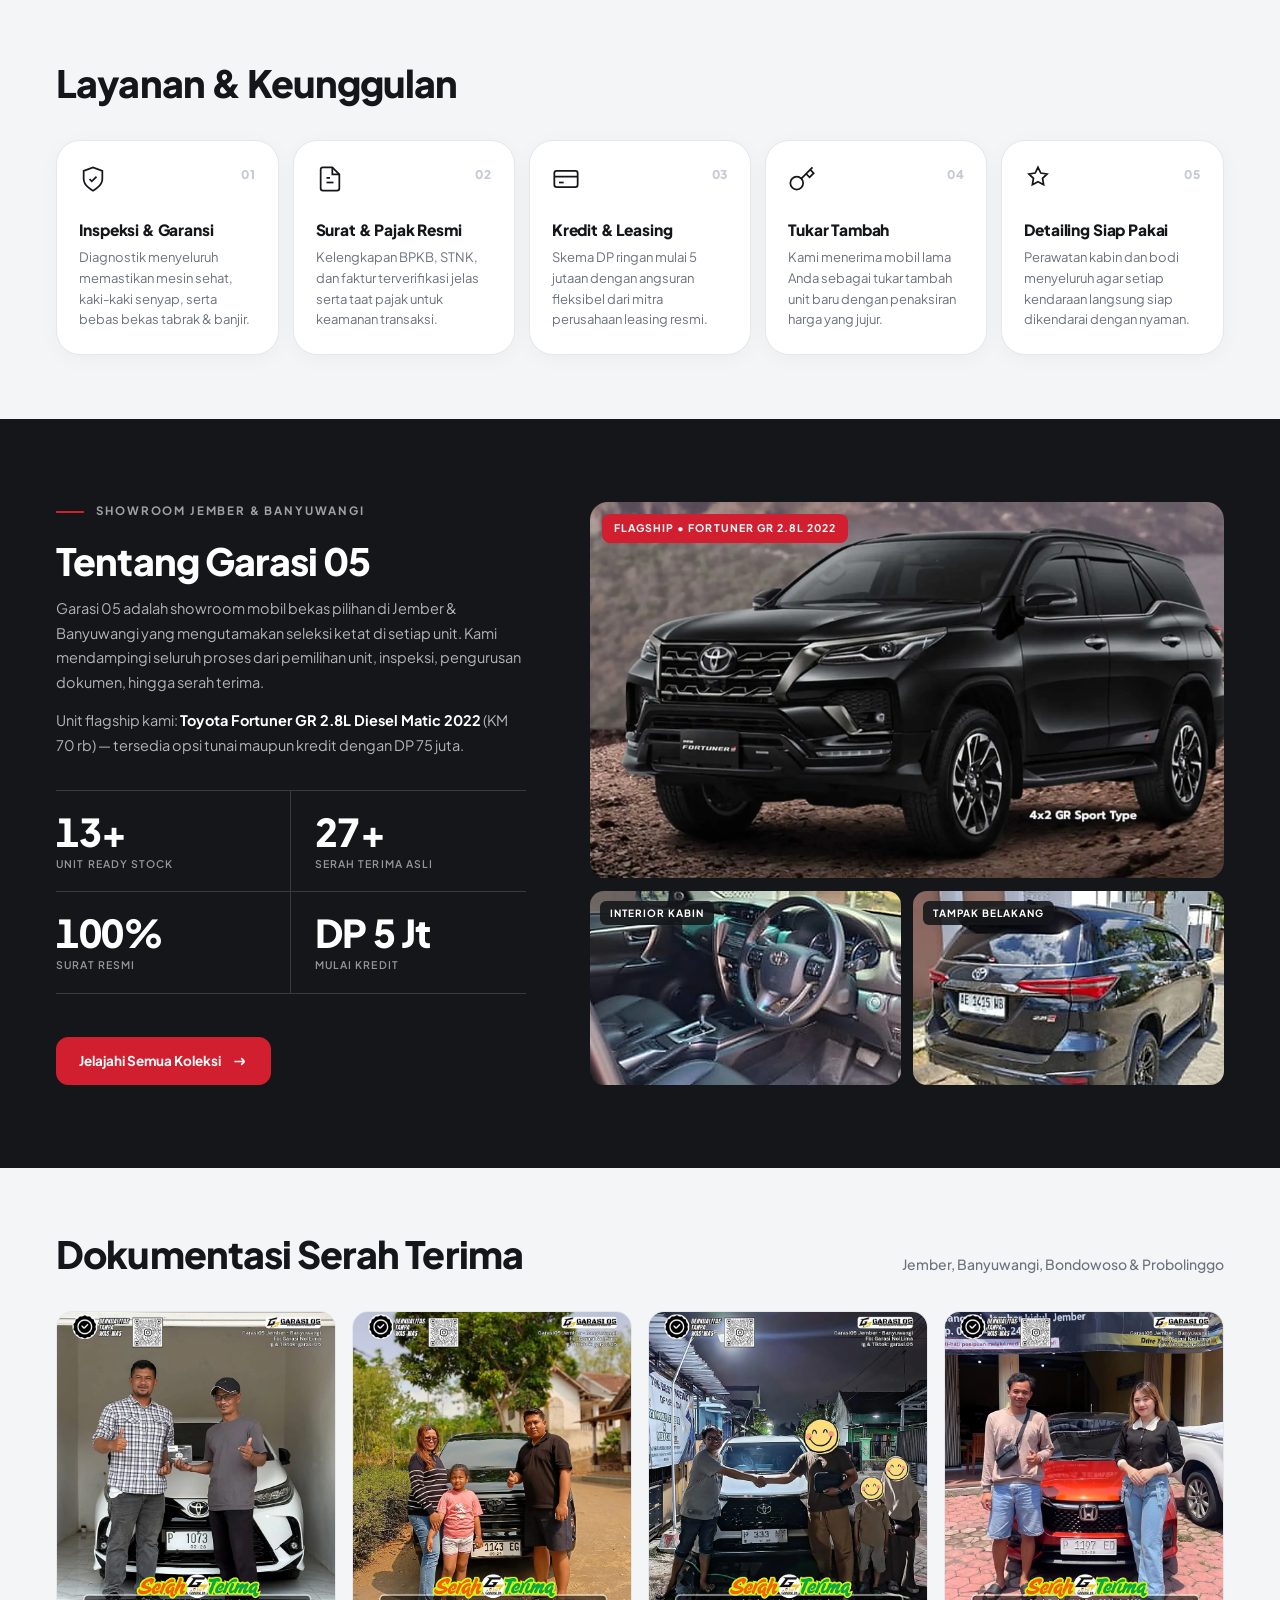
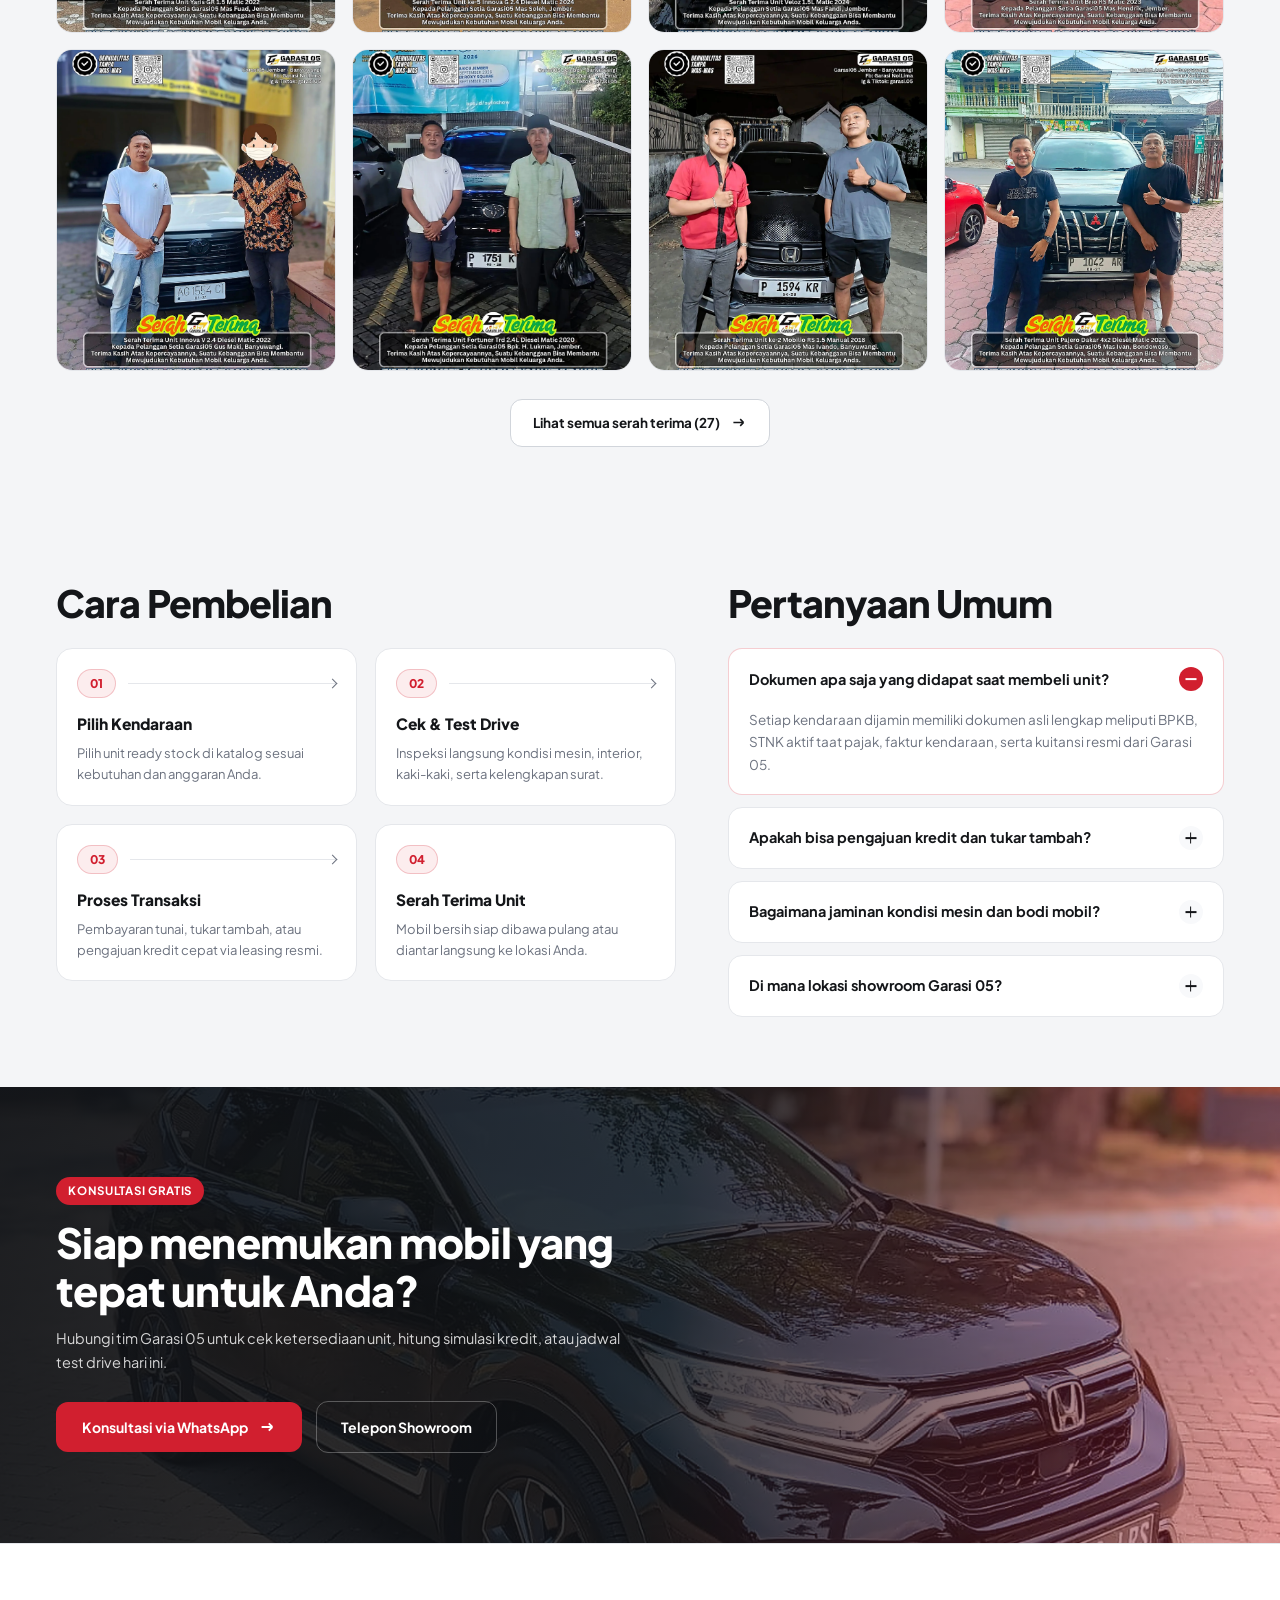
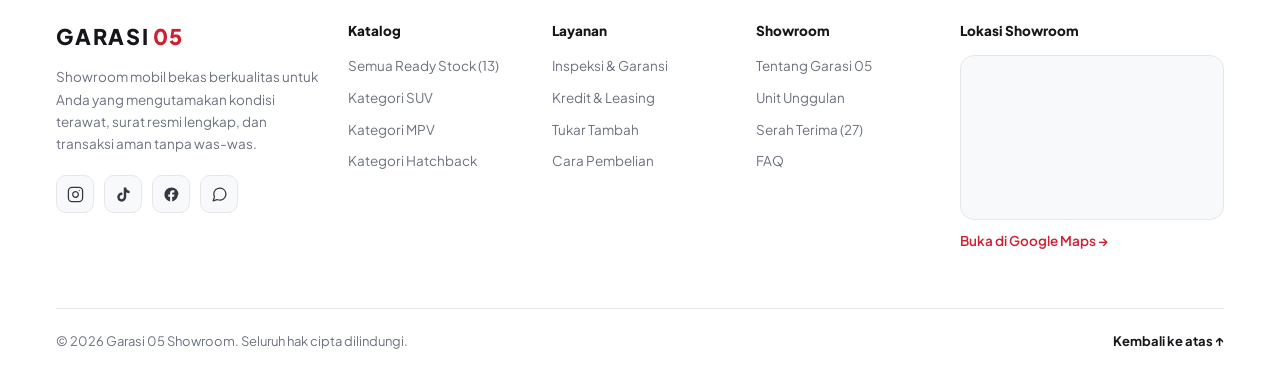
==== commit c421a34a: "tambah halaman artikel" ====
--- a/index.html
+++ b/index.html
@@ -12,7 +12,7 @@
   <link rel="preload" as="image" href="assets/img/hero.webp" fetchpriority="high">
   <link href="https://fonts.googleapis.com/css2?family=Plus+Jakarta+Sans:wght@400;500;600;700;800&display=swap"
     rel="stylesheet">
-  <link rel="stylesheet" href="css/style.css?v=20">
+  <link rel="stylesheet" href="css/style.css?v=21">
 </head>
 
 <body>
@@ -21,6 +21,7 @@
     <a href="#top" class="nav__logo">GARASI<span>05</span></a>
     <nav class="nav__links" aria-label="Navigasi utama">
       <a href="katalog.html">Katalog (13)</a>
+      <a href="artikel.html">Artikel</a>
       <a href="#koleksi">Penawaran Terbaik</a>
       <a href="#kenapa">Layanan</a>
       <a href="#unggulan">Tentang Kami</a>
@@ -591,7 +592,7 @@
   <script src="https://cdnjs.cloudflare.com/ajax/libs/gsap/3.12.5/ScrollTrigger.min.js" defer></script>
   <script src="https://cdn.jsdelivr.net/npm/lenis@1.1.13/dist/lenis.min.js" defer></script>
   <script src="js/data.js" defer></script>
-  <script src="js/main.js?v=7" defer></script>
+  <script src="js/main.js?v=8" defer></script>
 </body>
 
 </html>
--- a/css/style.css
+++ b/css/style.css
@@ -1949,6 +1949,405 @@
 }
 
 /* ==========================================================================
+   HALAMAN ARTIKEL & SINGLE POST (SELARAS DENGAN LANDING PAGE)
+   ========================================================================== */
+.article-toolbar {
+  display: flex;
+  justify-content: space-between;
+  align-items: center;
+  gap: 16px;
+  flex-wrap: wrap;
+  margin-bottom: 28px;
+}
+
+.article-cats {
+  display: flex;
+  align-items: center;
+  gap: 8px;
+  flex-wrap: wrap;
+}
+
+.cat-pill {
+  padding: 9px 16px;
+  border-radius: 999px;
+  background: var(--surface);
+  border: 1px solid var(--border);
+  font-size: 13px;
+  font-weight: 600;
+  color: var(--ink-2);
+  transition: all 0.25s var(--ease);
+}
+
+.cat-pill:hover {
+  border-color: var(--primary);
+  color: var(--primary);
+}
+
+.cat-pill.is-active {
+  background: var(--primary);
+  border-color: var(--primary);
+  color: #fff;
+}
+
+.article-search {
+  display: flex;
+  align-items: center;
+  gap: 10px;
+  padding: 10px 16px;
+  min-width: 260px;
+  background: var(--surface);
+  border: 1px solid var(--border);
+  border-radius: 999px;
+  transition: border-color 0.25s;
+}
+
+.article-search:focus-within {
+  border-color: var(--primary);
+}
+
+.article-search svg {
+  width: 17px;
+  height: 17px;
+  color: var(--muted);
+  flex-shrink: 0;
+}
+
+.article-search input {
+  width: 100%;
+  border: 0;
+  outline: none;
+  background: transparent;
+  font: inherit;
+  font-size: 13.5px;
+  color: var(--ink);
+}
+
+.featured-post {
+  display: grid;
+  grid-template-columns: minmax(0, 1.15fr) minmax(0, 1fr);
+  gap: clamp(20px, 3vw, 40px);
+  align-items: center;
+  background: var(--surface);
+  border: 1px solid var(--border);
+  border-radius: 22px;
+  overflow: hidden;
+  margin-bottom: 28px;
+  box-shadow: 0 6px 24px rgba(20, 22, 25, 0.04);
+}
+
+.featured-post__media {
+  display: block;
+  height: 100%;
+  min-height: 290px;
+  max-height: 380px;
+  overflow: hidden;
+  background: #E9EBEE;
+}
+
+.featured-post__media img {
+  width: 100%;
+  height: 100%;
+  object-fit: cover;
+  object-position: center top;
+  transition: transform 0.6s var(--ease);
+}
+
+.featured-post:hover .featured-post__media img {
+  transform: scale(1.04);
+}
+
+.featured-post__body {
+  padding: clamp(22px, 3vw, 36px);
+  padding-left: 0;
+}
+
+.featured-post__body h2 {
+  margin-top: 12px;
+  font-size: clamp(1.35rem, 2.2vw, 1.85rem);
+  font-weight: 800;
+  line-height: 1.25;
+  letter-spacing: -0.02em;
+  color: var(--ink);
+}
+
+.featured-post__body h2 a:hover {
+  color: var(--primary);
+}
+
+.featured-post__body p {
+  margin: 12px 0 22px;
+  font-size: 14.5px;
+  line-height: 1.65;
+  color: var(--muted);
+}
+
+.article-meta {
+  display: flex;
+  align-items: center;
+  gap: 10px;
+  flex-wrap: wrap;
+  font-size: 12px;
+  font-weight: 600;
+  color: var(--muted);
+}
+
+.article-cat {
+  display: inline-block;
+  padding: 4px 10px;
+  border-radius: 999px;
+  background: var(--primary-soft);
+  color: var(--primary);
+  font-size: 11px;
+  font-weight: 700;
+}
+
+.article-title {
+  margin-top: 10px;
+}
+
+.article-title a:hover {
+  color: var(--primary);
+}
+
+.article-excerpt {
+  margin-top: 8px;
+  font-size: 13.5px;
+  line-height: 1.6;
+  color: var(--muted);
+  display: -webkit-box;
+  -webkit-line-clamp: 3;
+  -webkit-box-orient: vertical;
+  overflow: hidden;
+}
+
+.article-author {
+  font-size: 12.5px;
+  font-weight: 600;
+  color: var(--muted);
+}
+
+/* Single Post */
+.post-sec {
+  padding: 108px 0 clamp(48px, 6vw, 80px);
+}
+
+.post-layout {
+  display: grid;
+  grid-template-columns: minmax(0, 1.7fr) minmax(0, 0.85fr);
+  gap: clamp(28px, 4vw, 48px);
+  align-items: start;
+}
+
+.post-main {
+  background: var(--surface);
+  border: 1px solid var(--border);
+  border-radius: 22px;
+  padding: clamp(24px, 3.5vw, 44px);
+}
+
+.post-title {
+  margin-top: 14px;
+  font-size: clamp(1.65rem, 3vw, 2.35rem);
+  font-weight: 800;
+  line-height: 1.2;
+  letter-spacing: -0.025em;
+  color: var(--ink);
+}
+
+.post-author {
+  margin-top: 10px;
+  font-size: 13.5px;
+  color: var(--muted);
+}
+
+.post-cover {
+  margin: 24px 0 28px;
+  border-radius: 16px;
+  overflow: hidden;
+  aspect-ratio: 16 / 9;
+  background: #E9EBEE;
+}
+
+.post-cover img {
+  width: 100%;
+  height: 100%;
+  object-fit: cover;
+  object-position: center top;
+}
+
+.post-body h2 {
+  margin: 28px 0 10px;
+  font-size: 1.25rem;
+  font-weight: 800;
+  color: var(--ink);
+}
+
+.post-body p {
+  font-size: 15.5px;
+  line-height: 1.75;
+  color: var(--ink-2);
+  margin-bottom: 14px;
+}
+
+.post-body ul {
+  margin: 10px 0 18px 20px;
+  list-style: disc;
+  display: flex;
+  flex-direction: column;
+  gap: 8px;
+}
+
+.post-body li {
+  font-size: 15px;
+  line-height: 1.65;
+  color: var(--ink-2);
+}
+
+.post-tip {
+  margin: 24px 0 8px;
+  padding: 16px 20px;
+  border-radius: 14px;
+  background: var(--primary-soft);
+  border-left: 4px solid var(--primary);
+  font-size: 14.5px;
+  line-height: 1.6;
+  color: var(--ink);
+}
+
+.post-footer-cta {
+  margin-top: 32px;
+  padding-top: 24px;
+  border-top: 1px solid var(--border);
+  display: flex;
+  justify-content: space-between;
+  align-items: center;
+  gap: 16px;
+  flex-wrap: wrap;
+}
+
+.post-footer-cta strong {
+  display: block;
+  font-size: 15.5px;
+  color: var(--ink);
+}
+
+.post-footer-cta span {
+  font-size: 13.5px;
+  color: var(--muted);
+}
+
+.post-sidebar {
+  display: flex;
+  flex-direction: column;
+  gap: 20px;
+  position: sticky;
+  top: 86px;
+}
+
+.post-side-card {
+  background: var(--surface);
+  border: 1px solid var(--border);
+  border-radius: 20px;
+  padding: 24px;
+}
+
+.post-side-card--cta h3 {
+  font-size: 1.2rem;
+  font-weight: 800;
+  line-height: 1.3;
+  color: var(--ink);
+}
+
+.post-side-card--cta p {
+  margin: 10px 0 18px;
+  font-size: 13.5px;
+  line-height: 1.6;
+  color: var(--muted);
+}
+
+.post-side-actions {
+  display: flex;
+  flex-direction: column;
+  gap: 10px;
+}
+
+.post-side-actions .btn-primary-red,
+.post-side-actions .btn-outline-pill {
+  width: 100%;
+  justify-content: center;
+}
+
+.post-side-title {
+  font-size: 15px;
+  font-weight: 800;
+  color: var(--ink);
+  margin-bottom: 14px;
+}
+
+.post-side-list {
+  display: flex;
+  flex-direction: column;
+  gap: 14px;
+}
+
+.post-side-item {
+  display: grid;
+  grid-template-columns: 80px minmax(0, 1fr);
+  gap: 12px;
+  align-items: center;
+}
+
+.post-side-item img {
+  width: 80px;
+  height: 58px;
+  border-radius: 10px;
+  object-fit: cover;
+  object-position: center top;
+}
+
+.post-side-item span {
+  display: block;
+  font-size: 11px;
+  font-weight: 700;
+  color: var(--primary);
+  margin-bottom: 3px;
+}
+
+.post-side-item strong {
+  display: -webkit-box;
+  -webkit-line-clamp: 2;
+  -webkit-box-orient: vertical;
+  overflow: hidden;
+  font-size: 13px;
+  font-weight: 700;
+  line-height: 1.35;
+  color: var(--ink);
+}
+
+.post-side-item:hover strong {
+  color: var(--primary);
+}
+
+.related-sec {
+  margin-top: clamp(44px, 5vw, 72px);
+}
+
+@media (max-width: 900px) {
+  .featured-post,
+  .post-layout {
+    grid-template-columns: 1fr;
+  }
+
+  .featured-post__body {
+    padding: 22px;
+  }
+
+  .post-sidebar {
+    position: static;
+  }
+}
+
+/* ==========================================================================
    RESPONSIVE BREAKPOINTS
    ========================================================================== */
 @media (max-width: 1120px) {
